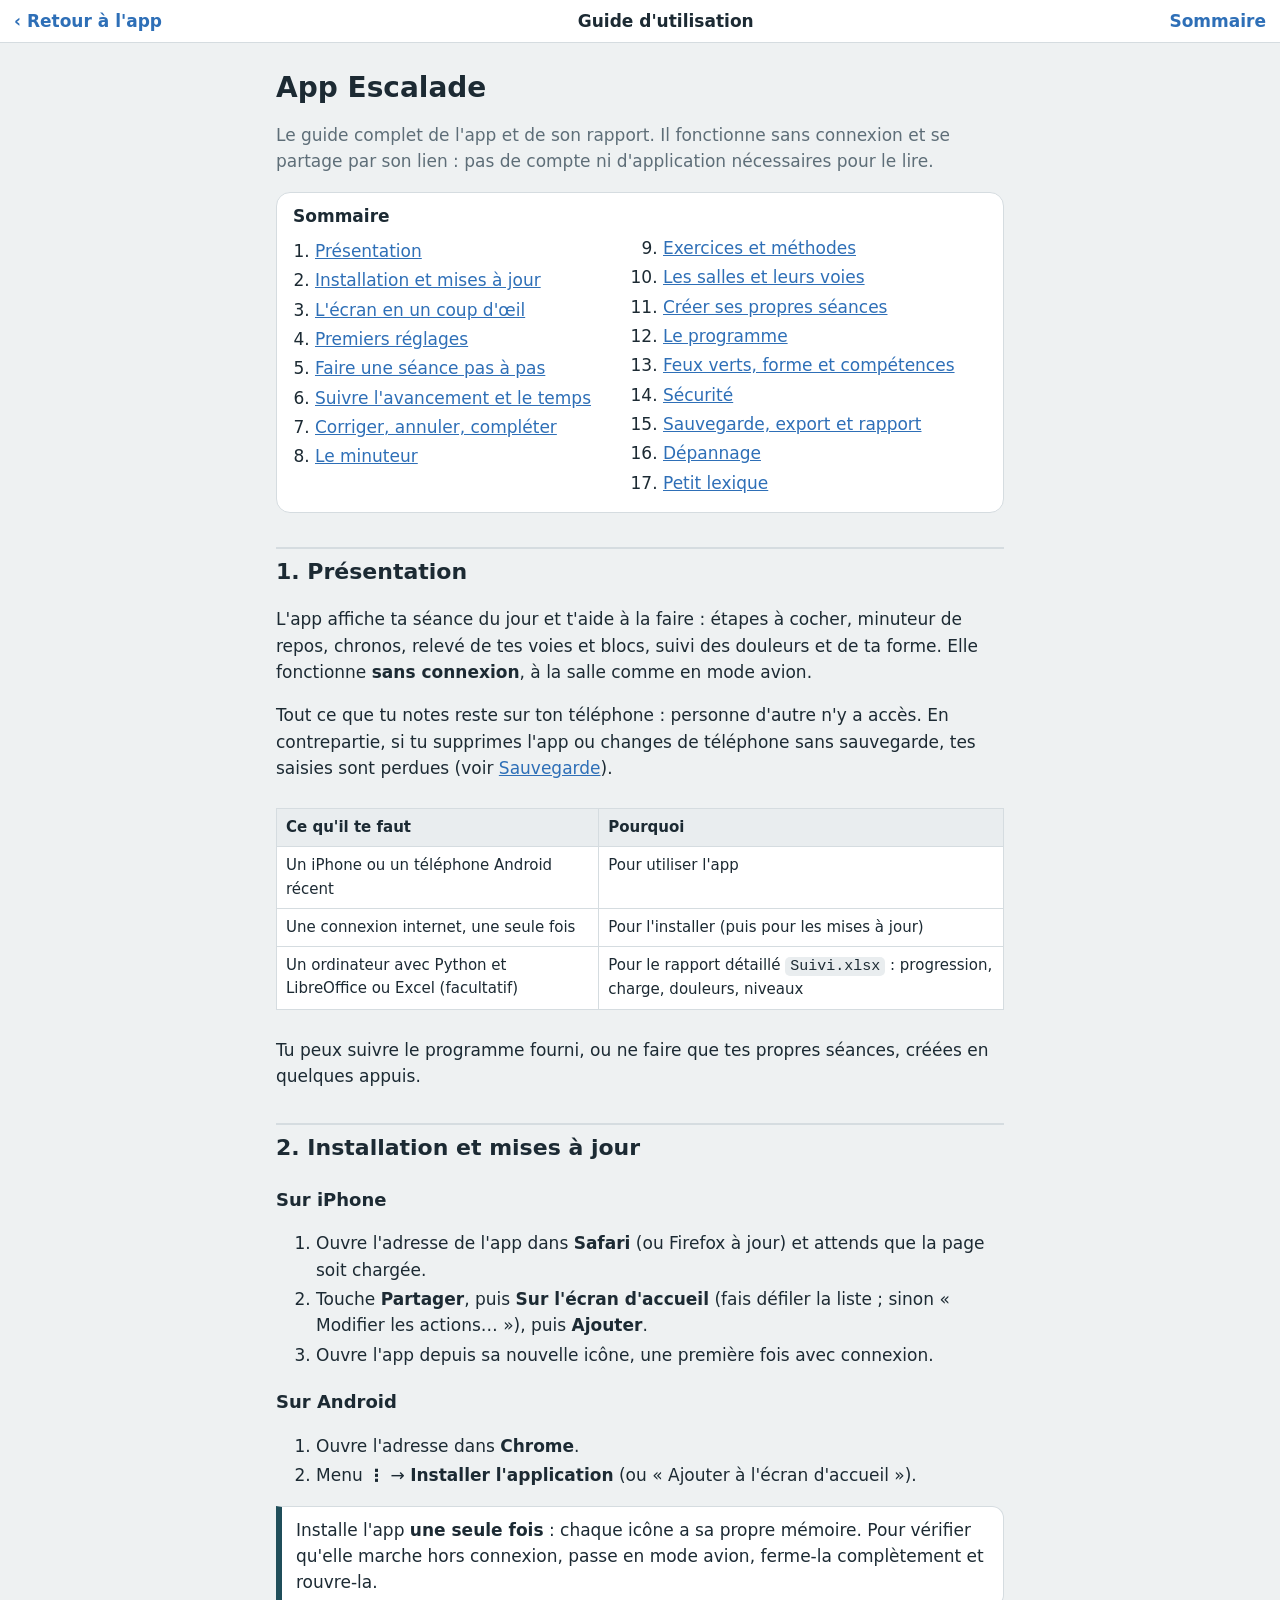
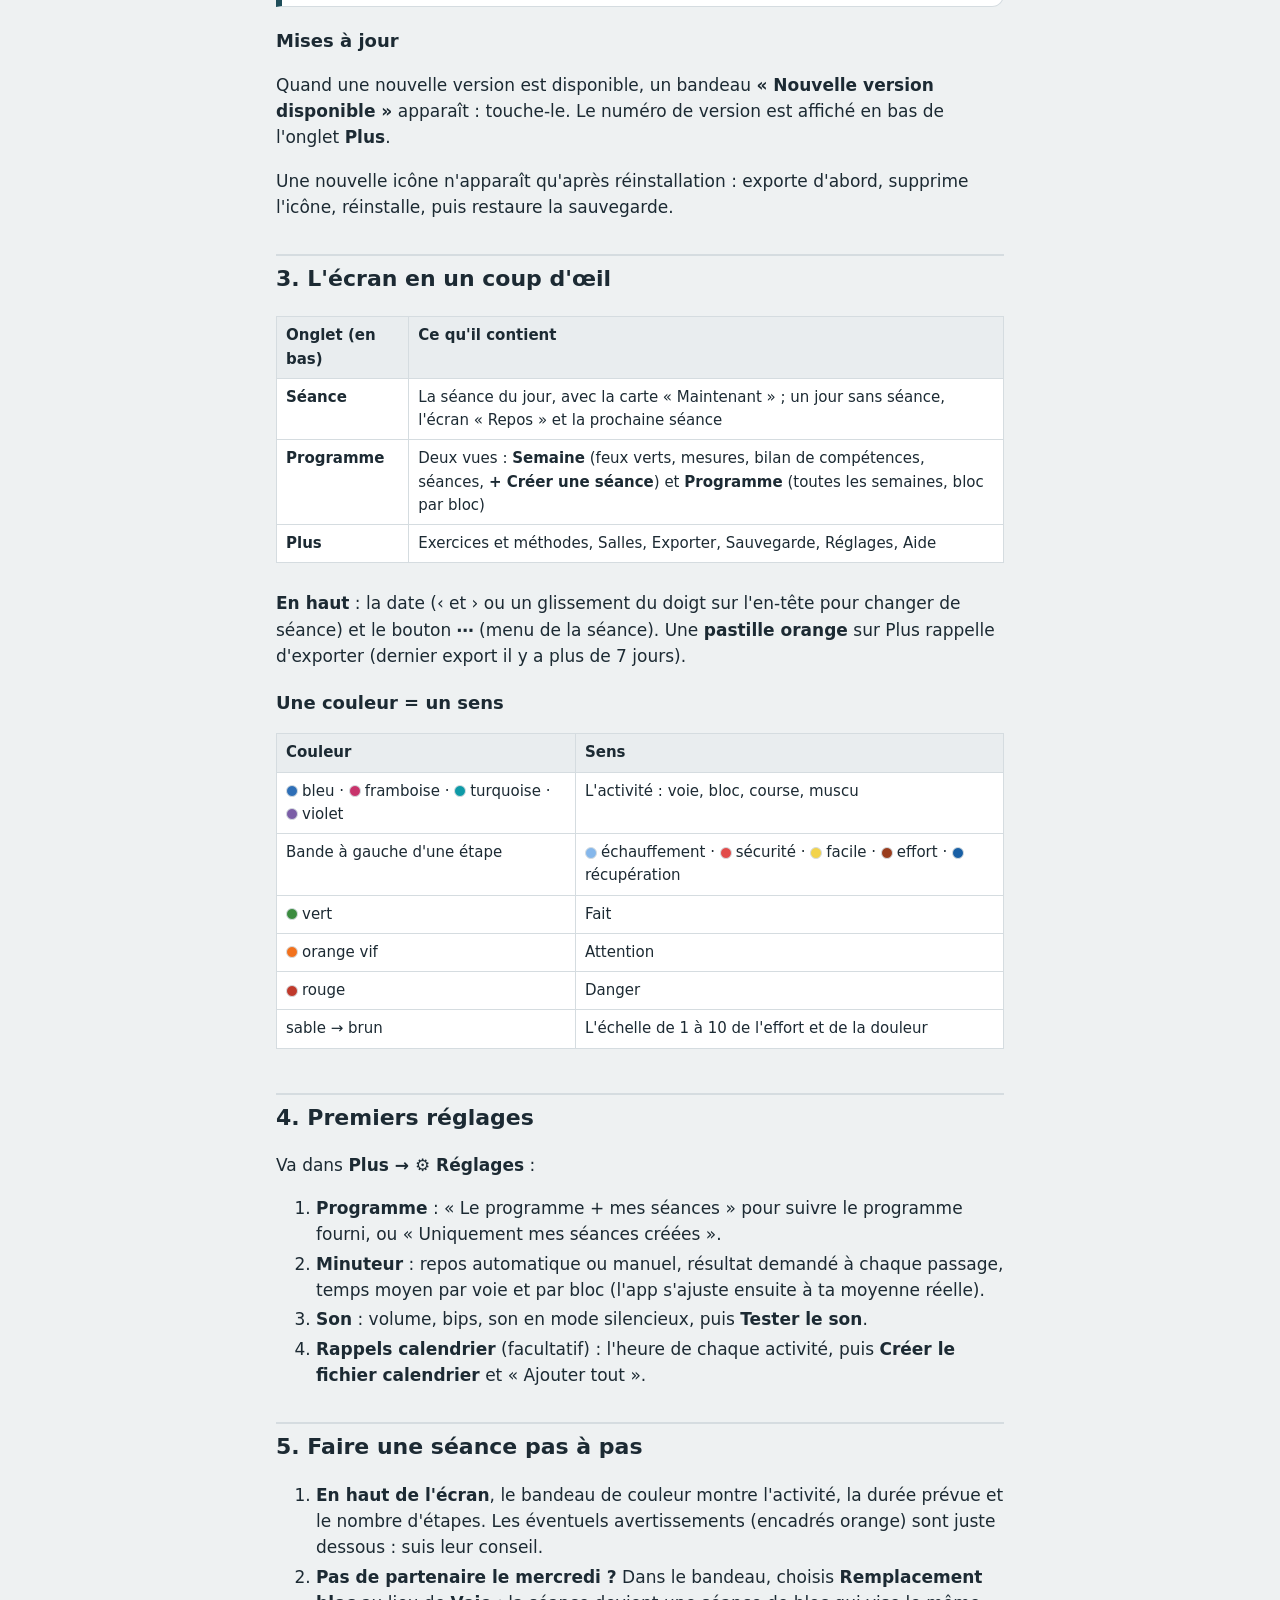
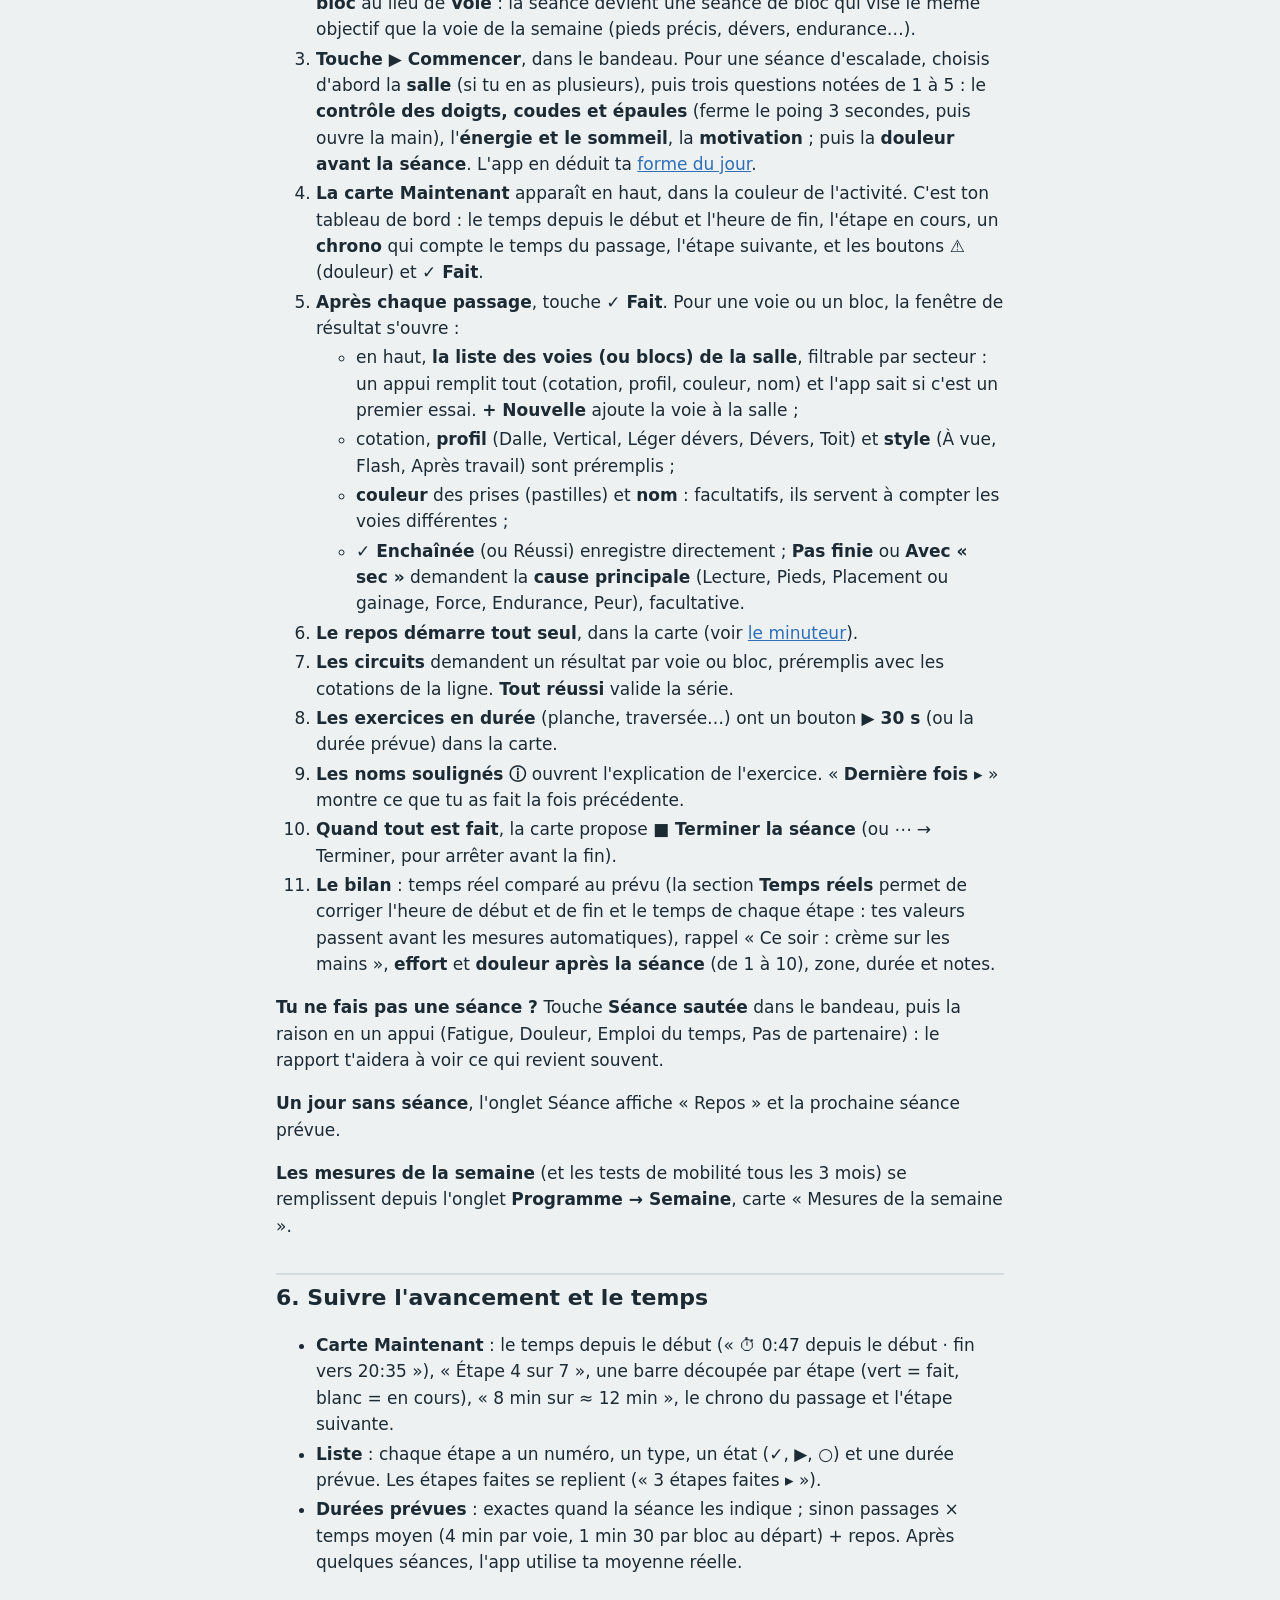
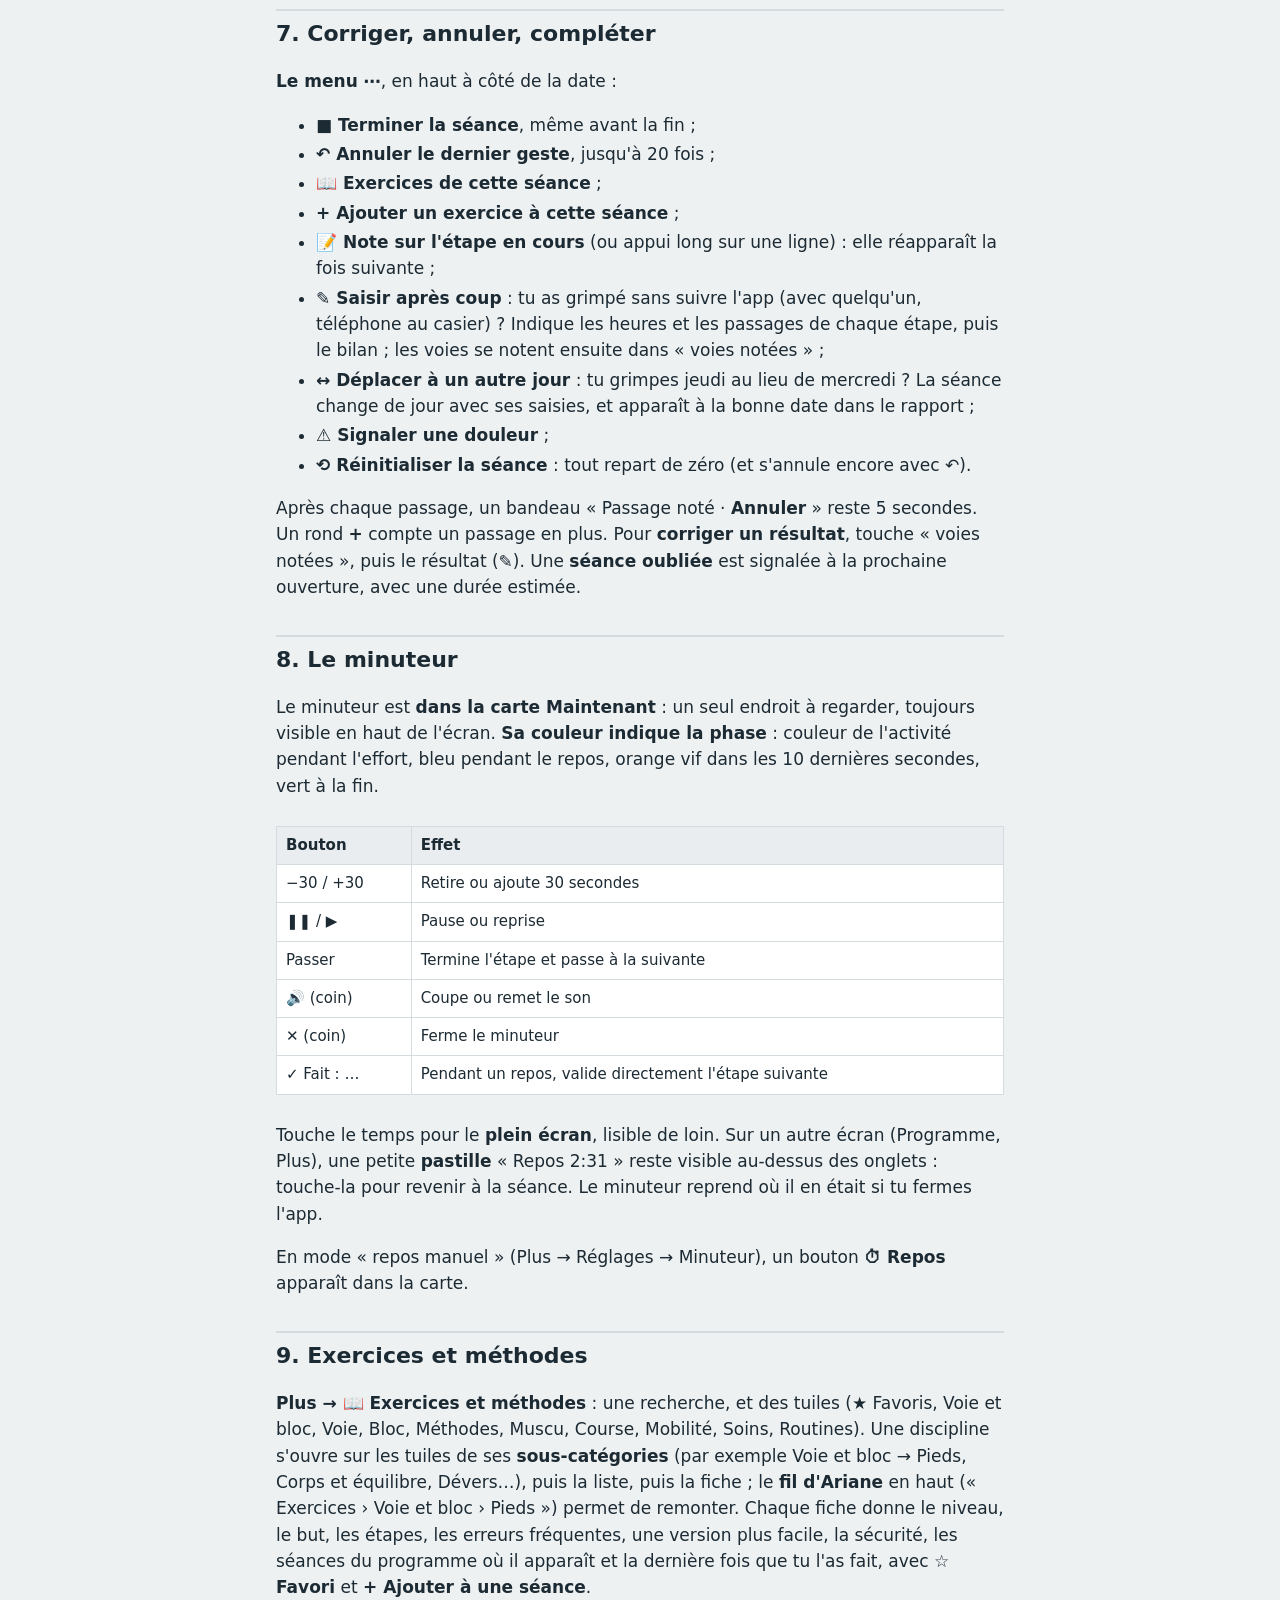
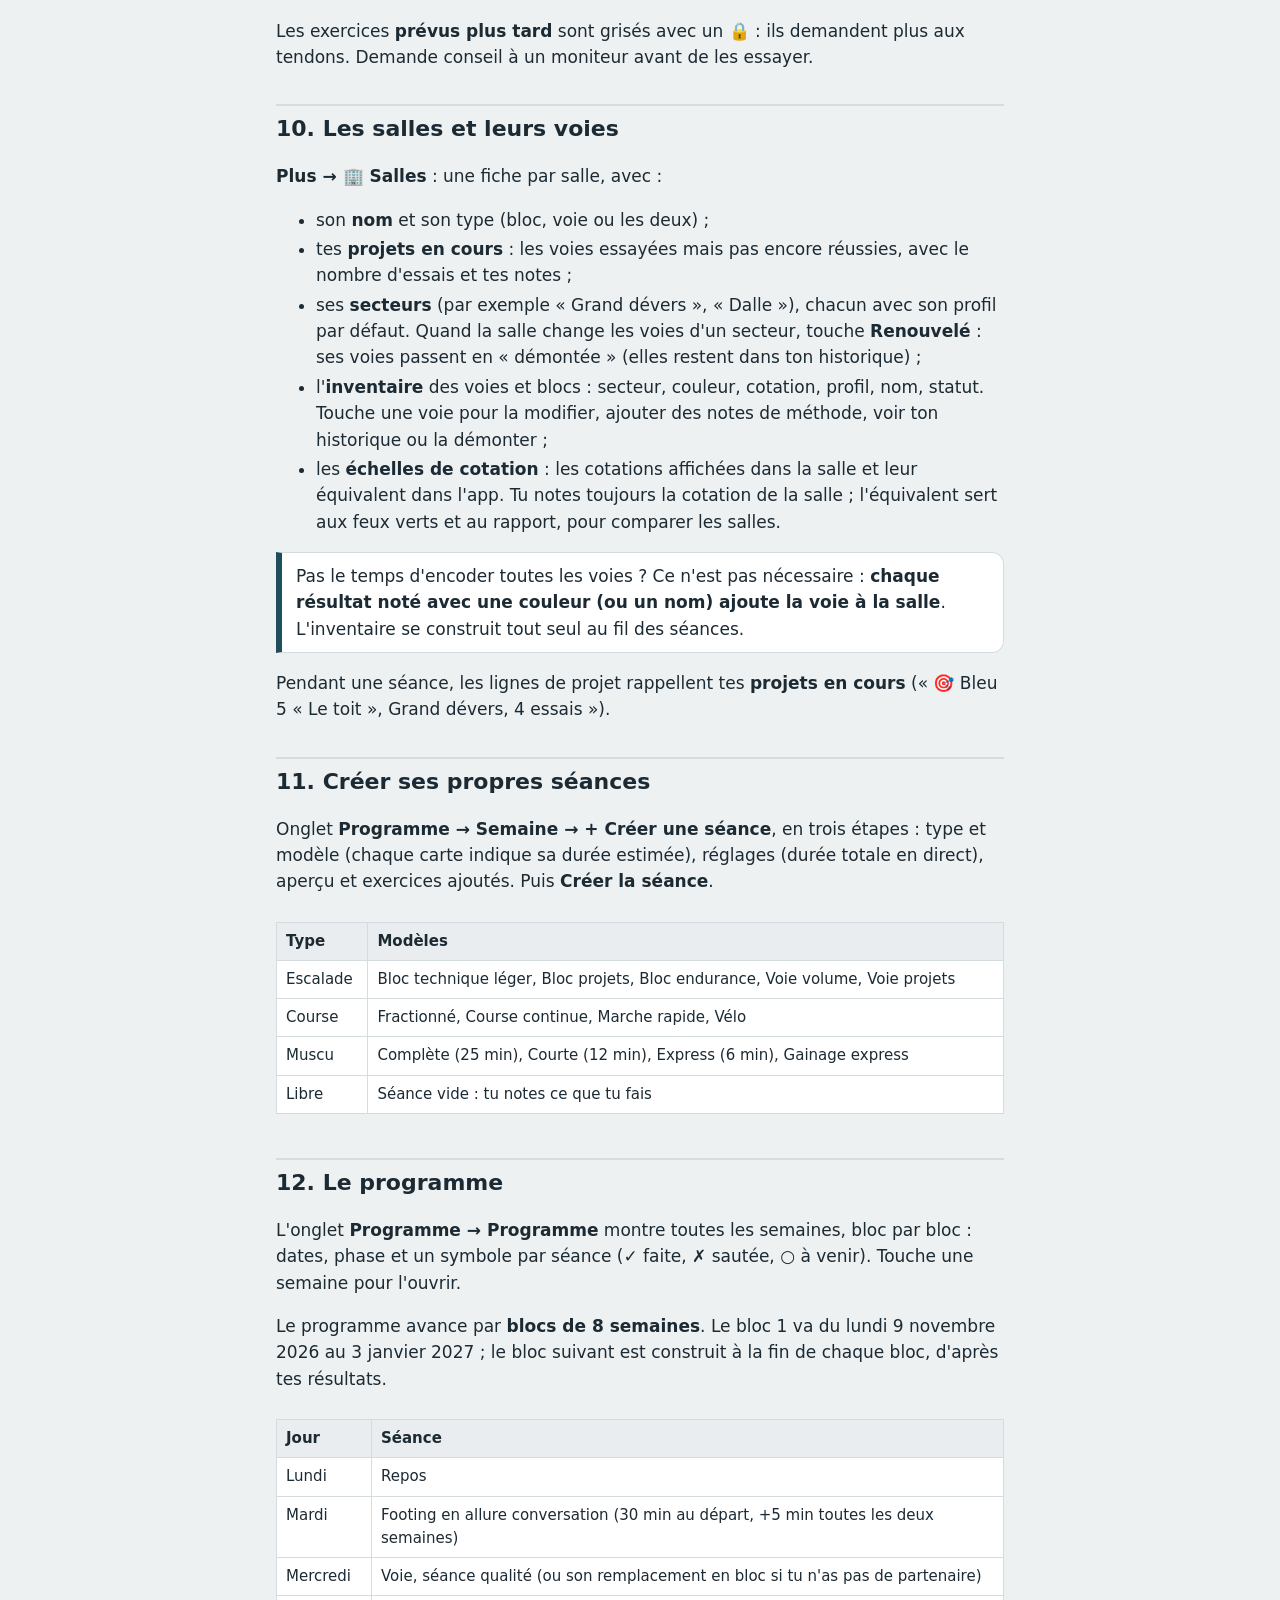
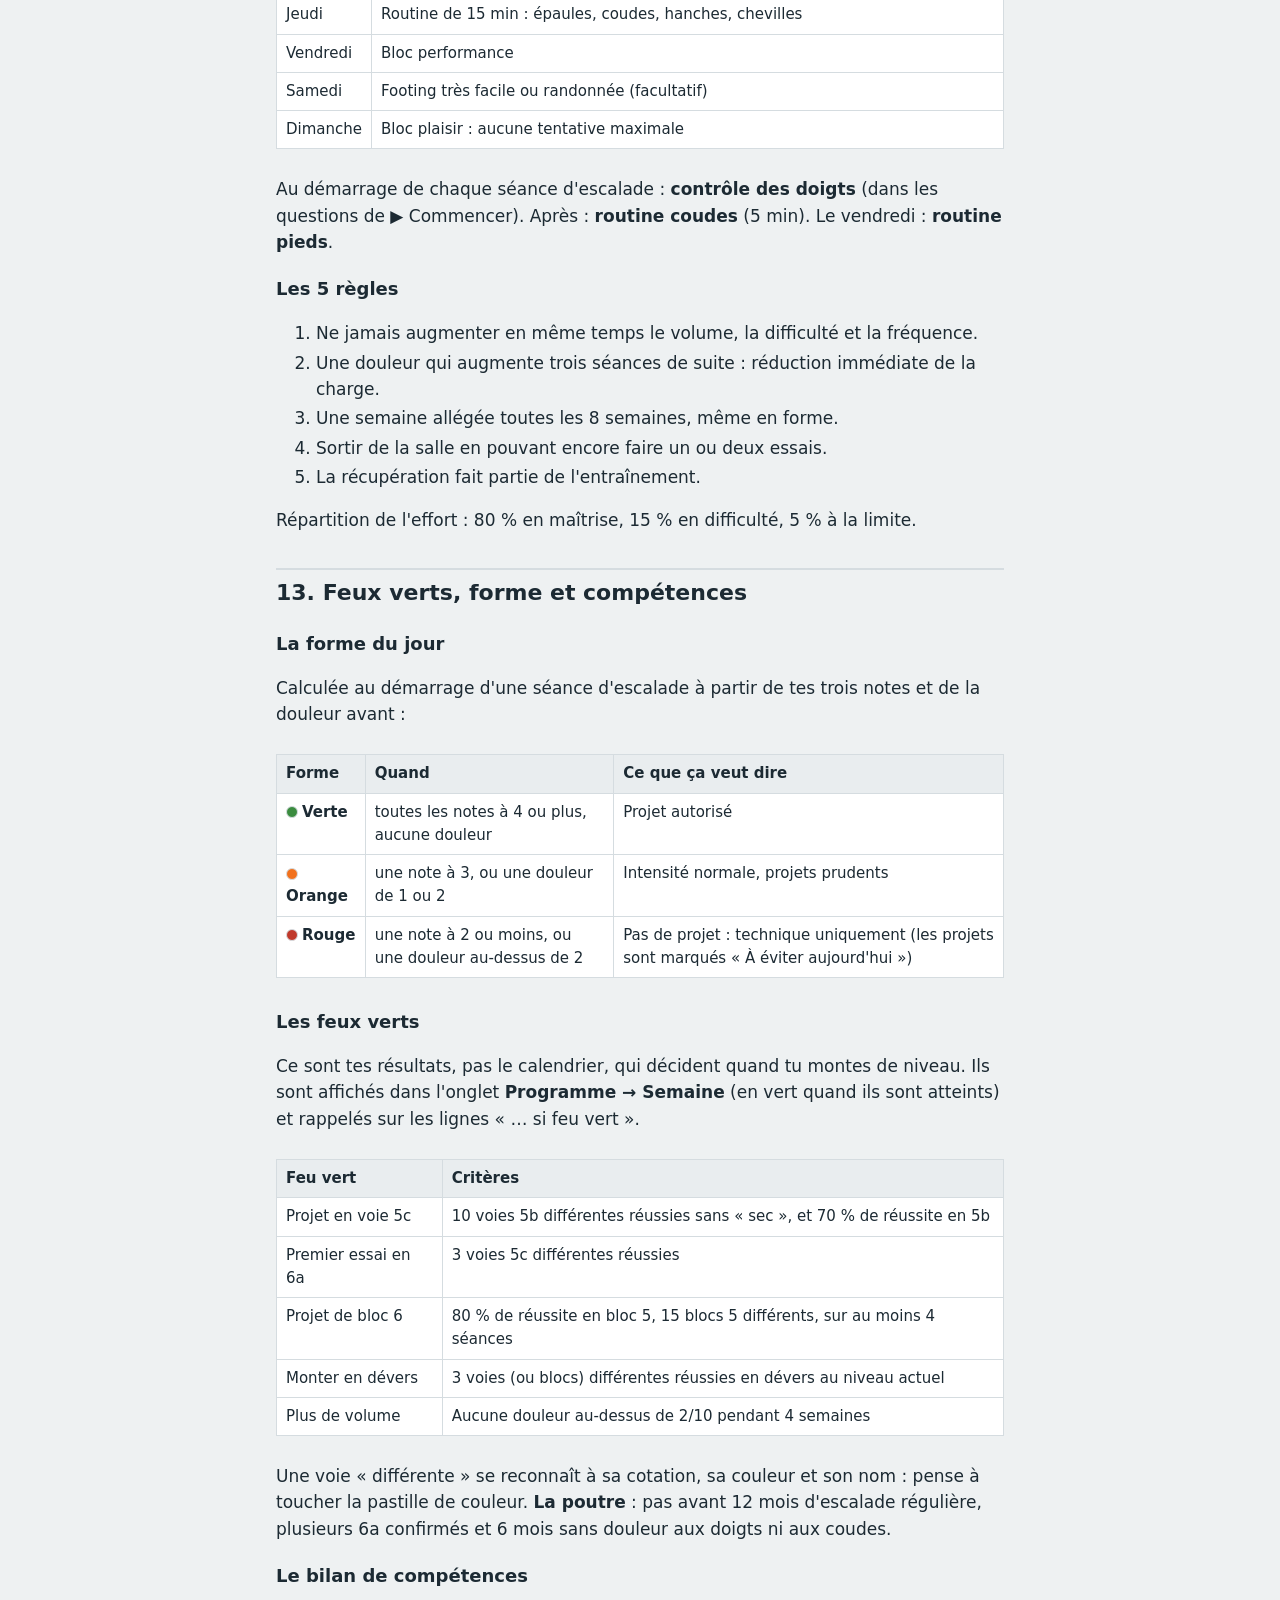
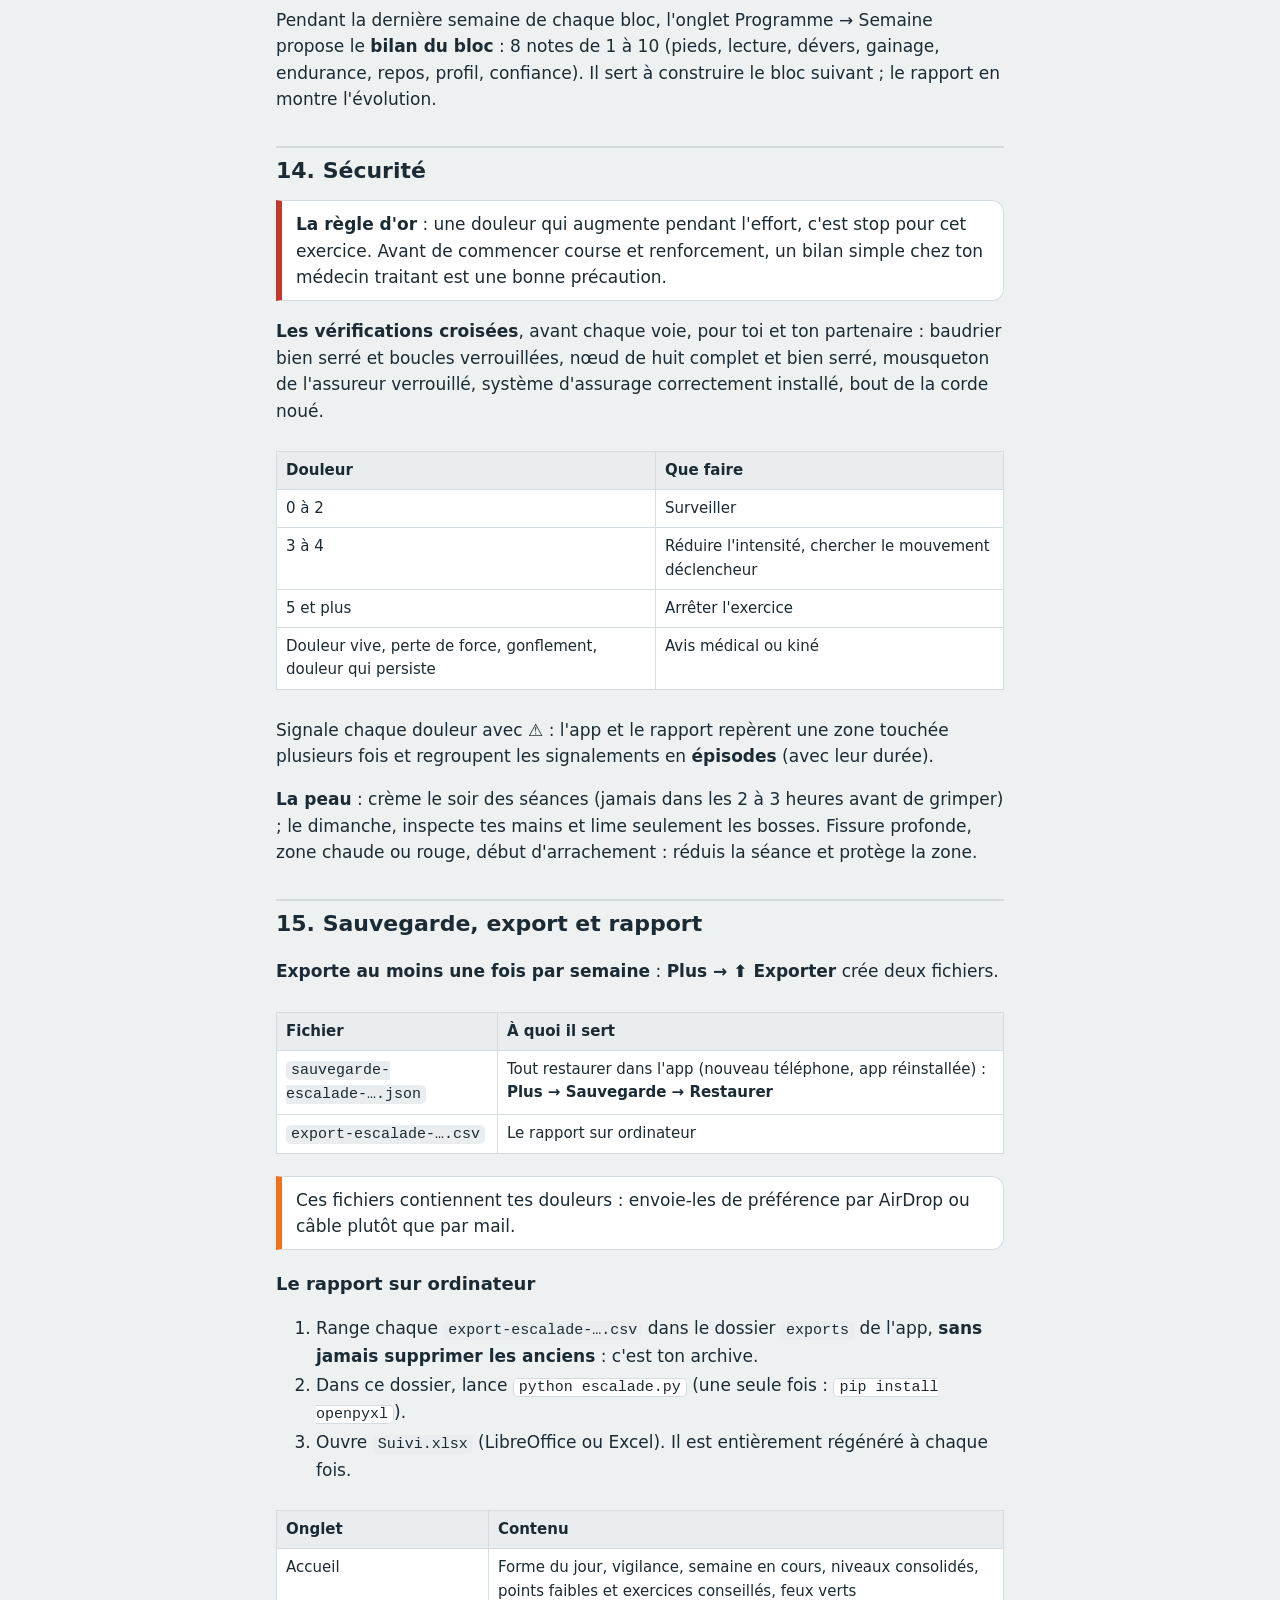
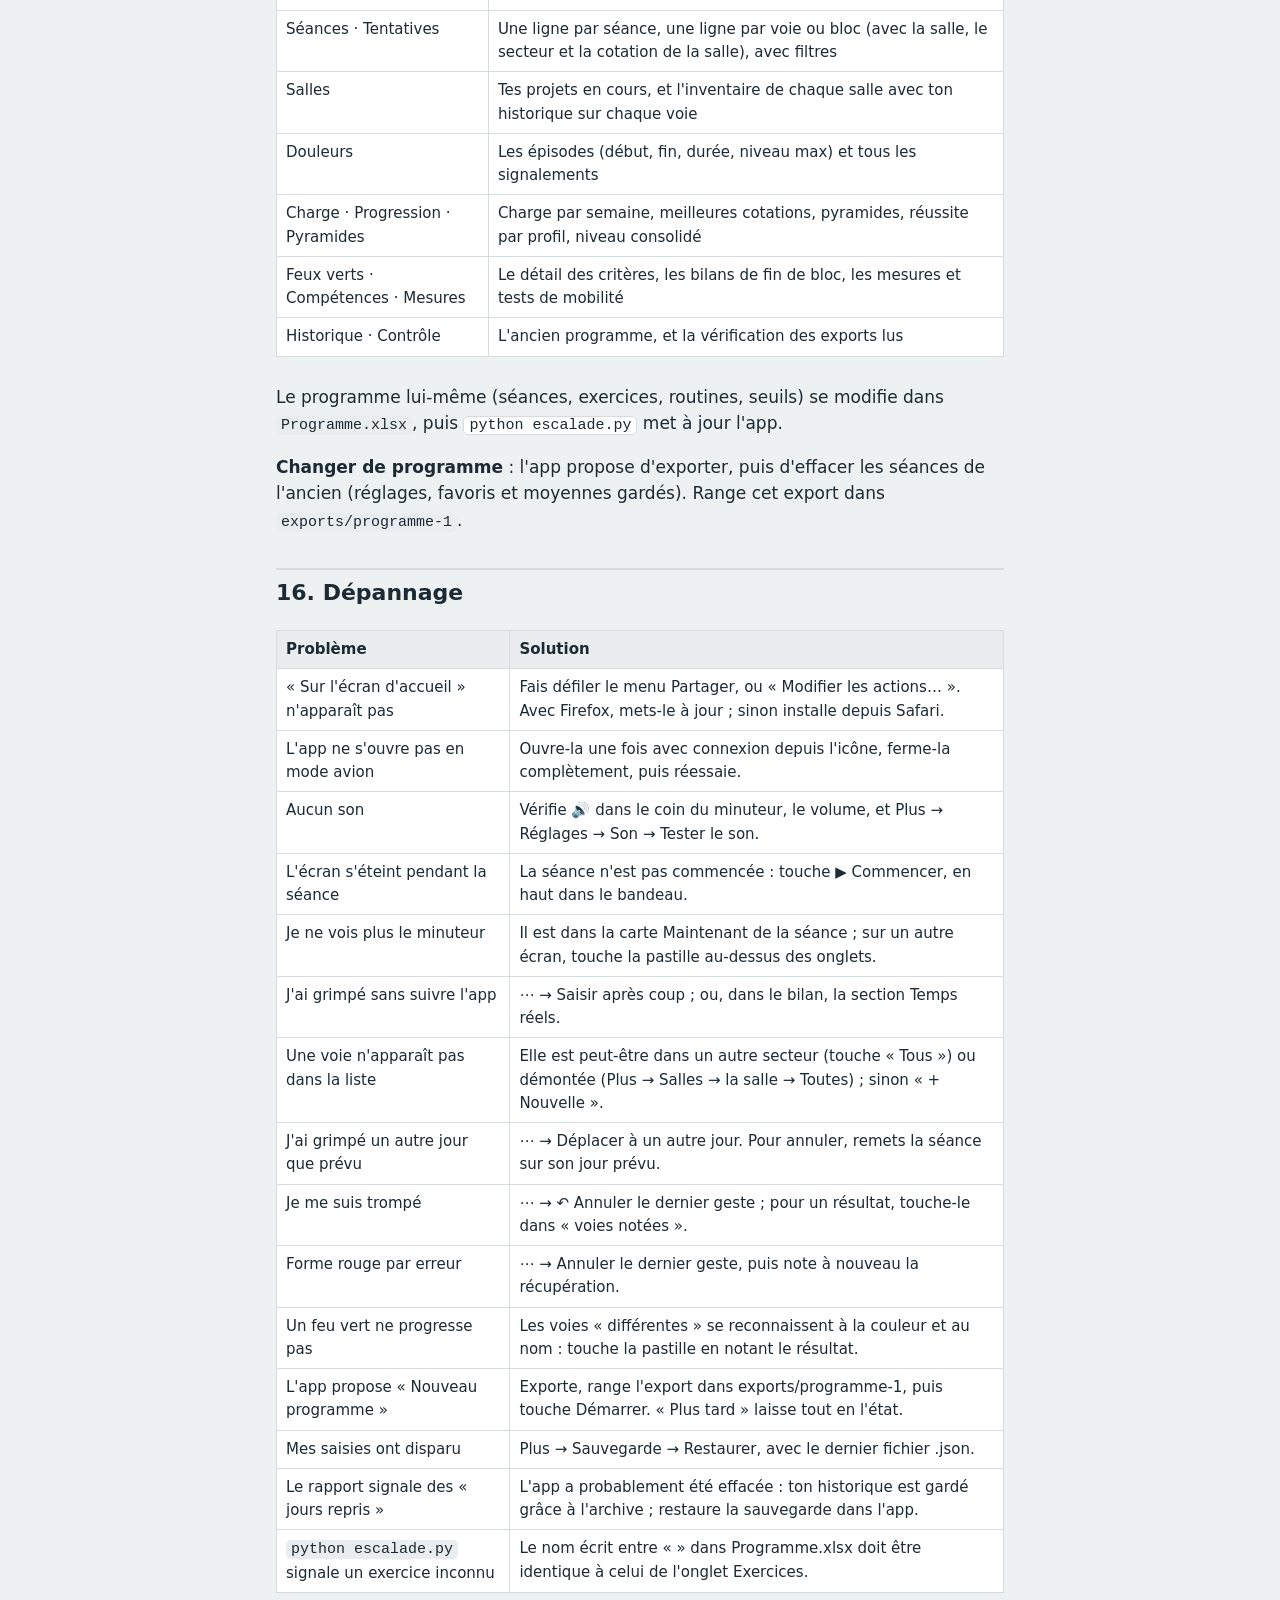
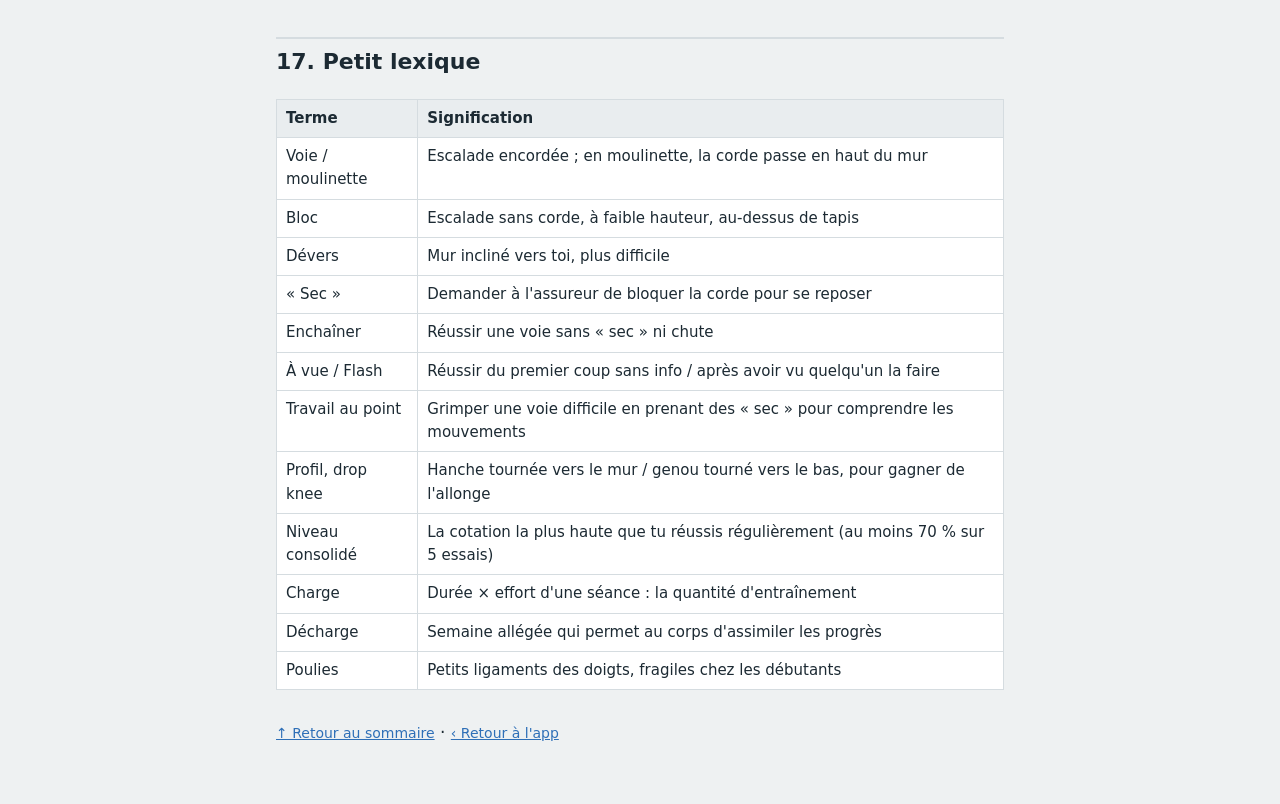
==== aide.html @ 2711b0be "Add files via upload" ====
<!DOCTYPE html>
<html lang="fr">
<head>
<meta charset="utf-8">
<meta name="viewport" content="width=device-width, initial-scale=1, viewport-fit=cover">
<title>App Escalade · Guide d'utilisation</title>
<style>
  :root { --fond:#EEF1F2; --carte:#FFFFFF; --texte:#1C2A33; --doux:#5E6E78; --bord:#D5DCE0; --info:#E9EDEF; --marque:#1F4E5A; --lien:#2E6FB7;
          --fait:#3B8C3F; --attention:#F2711C; --danger:#C0392B; color-scheme:light; }
  @media (prefers-color-scheme: dark) {
    :root { --fond:#141B20; --carte:#1E282F; --texte:#E6ECEF; --doux:#9AAAB3; --bord:#33424B; --info:#26323A; --marque:#6FB3C2; --lien:#6FA8E8;
            --fait:#5FB563; --attention:#FF8A3D; --danger:#F07070; color-scheme:dark; }
  }
  * { box-sizing:border-box; }
  html { scroll-padding-top:calc(64px + env(safe-area-inset-top, 0px)); }
  body { margin:0; font-family:-apple-system, system-ui, "Segoe UI", Roboto, Arial, sans-serif; font-size:17px; line-height:1.55;
         background:var(--fond); color:var(--texte); padding-bottom:calc(40px + env(safe-area-inset-bottom, 0px)); }
  header { position:sticky; top:0; z-index:5; display:flex; align-items:center; gap:10px; background:var(--carte); border-bottom:1px solid var(--bord);
           padding:calc(8px + env(safe-area-inset-top, 0px)) 14px 8px; }
  header a { color:var(--lien); text-decoration:none; font-weight:600; white-space:nowrap; }
  header span { flex:1; text-align:center; font-weight:700; }
  main { max-width:760px; margin:auto; padding:12px 16px; }
  h1 { font-size:28px; line-height:1.2; margin:16px 0 4px; }
  h2 { font-size:22px; margin:34px 0 10px; padding-top:6px; border-top:2px solid var(--bord); }
  h3 { font-size:18px; margin:20px 0 6px; }
  a { color:var(--lien); }
  .intro { color:var(--doux); }
  nav.sommaire { background:var(--carte); border:1px solid var(--bord); border-radius:14px; padding:10px 16px; margin:16px 0; }
  nav.sommaire ol { margin:6px 0; padding-left:22px; columns:2; column-gap:24px; }
  @media (max-width:520px) { nav.sommaire ol { columns:1; } }
  table { width:100%; border-collapse:collapse; margin:10px 0; background:var(--carte); font-size:15px; }
  .tableau { overflow-x:auto; }
  th, td { border:1px solid var(--bord); padding:7px 9px; text-align:left; vertical-align:top; }
  th { background:var(--info); }
  .encadre { background:var(--carte); border:1px solid var(--bord); border-left:6px solid var(--marque); border-radius:0 12px 12px 0; padding:10px 14px; margin:12px 0; }
  .encadre.attention { border-left-color:var(--attention); }
  .encadre.danger { border-left-color:var(--danger); }
  .pastille { display:inline-block; width:12px; height:12px; border-radius:50%; vertical-align:middle; margin-right:4px; border:1px solid var(--bord); }
  code { background:var(--info); padding:1px 5px; border-radius:5px; font-size:15px; }
  kbd { border:1px solid var(--bord); border-radius:5px; padding:0 5px; background:var(--carte); font-size:15px; }
  li { margin:3px 0; }
  .haut { display:inline-block; margin-top:6px; font-size:14px; }
  @media print { header, .haut { display:none; } body { background:#fff; color:#000; } h2 { break-before:page; } table, .encadre { break-inside:avoid; } }
</style>
</head>
<body>
<header><a href="index.html">‹ Retour à l'app</a><span>Guide d'utilisation</span><a href="#sommaire">Sommaire</a></header>
<main>
<h1>App Escalade</h1>
<p class="intro">Le guide complet de l'app et de son rapport. Il fonctionne sans connexion et se partage par son lien : pas de compte ni d'application nécessaires pour le lire.</p>

<nav class="sommaire" id="sommaire"><b>Sommaire</b>
<ol>
<li><a href="#presentation">Présentation</a></li>
<li><a href="#installation">Installation et mises à jour</a></li>
<li><a href="#ecran">L'écran en un coup d'œil</a></li>
<li><a href="#reglages">Premiers réglages</a></li>
<li><a href="#seance">Faire une séance pas à pas</a></li>
<li><a href="#temps">Suivre l'avancement et le temps</a></li>
<li><a href="#corriger">Corriger, annuler, compléter</a></li>
<li><a href="#minuteur">Le minuteur</a></li>
<li><a href="#exercices">Exercices et méthodes</a></li>
<li><a href="#salles">Les salles et leurs voies</a></li>
<li><a href="#creer">Créer ses propres séances</a></li>
<li><a href="#programme">Le programme</a></li>
<li><a href="#progression">Feux verts, forme et compétences</a></li>
<li><a href="#securite">Sécurité</a></li>
<li><a href="#suivi">Sauvegarde, export et rapport</a></li>
<li><a href="#depannage">Dépannage</a></li>
<li><a href="#lexique">Petit lexique</a></li>
</ol></nav>

<h2 id="presentation">1. Présentation</h2>
<p>L'app affiche ta séance du jour et t'aide à la faire : étapes à cocher, minuteur de repos, chronos, relevé de tes voies et blocs, suivi des douleurs et de ta forme. Elle fonctionne <b>sans connexion</b>, à la salle comme en mode avion.</p>
<p>Tout ce que tu notes reste sur ton téléphone : personne d'autre n'y a accès. En contrepartie, si tu supprimes l'app ou changes de téléphone sans sauvegarde, tes saisies sont perdues (voir <a href="#suivi">Sauvegarde</a>).</p>
<div class="tableau"><table>
<tr><th>Ce qu'il te faut</th><th>Pourquoi</th></tr>
<tr><td>Un iPhone ou un téléphone Android récent</td><td>Pour utiliser l'app</td></tr>
<tr><td>Une connexion internet, une seule fois</td><td>Pour l'installer (puis pour les mises à jour)</td></tr>
<tr><td>Un ordinateur avec Python et LibreOffice ou Excel (facultatif)</td><td>Pour le rapport détaillé <code>Suivi.xlsx</code> : progression, charge, douleurs, niveaux</td></tr>
</table></div>
<p>Tu peux suivre le programme fourni, ou ne faire que tes propres séances, créées en quelques appuis.</p>

<h2 id="installation">2. Installation et mises à jour</h2>
<h3>Sur iPhone</h3>
<ol>
<li>Ouvre l'adresse de l'app dans <b>Safari</b> (ou Firefox à jour) et attends que la page soit chargée.</li>
<li>Touche <b>Partager</b>, puis <b>Sur l'écran d'accueil</b> (fais défiler la liste ; sinon « Modifier les actions… »), puis <b>Ajouter</b>.</li>
<li>Ouvre l'app depuis sa nouvelle icône, une première fois avec connexion.</li>
</ol>
<h3>Sur Android</h3>
<ol><li>Ouvre l'adresse dans <b>Chrome</b>.</li><li>Menu <b>⋮</b> → <b>Installer l'application</b> (ou « Ajouter à l'écran d'accueil »).</li></ol>
<div class="encadre">Installe l'app <b>une seule fois</b> : chaque icône a sa propre mémoire. Pour vérifier qu'elle marche hors connexion, passe en mode avion, ferme-la complètement et rouvre-la.</div>
<h3>Mises à jour</h3>
<p>Quand une nouvelle version est disponible, un bandeau <b>« Nouvelle version disponible »</b> apparaît : touche-le. Le numéro de version est affiché en bas de l'onglet <b>Plus</b>.</p>
<p>Une nouvelle icône n'apparaît qu'après réinstallation : exporte d'abord, supprime l'icône, réinstalle, puis restaure la sauvegarde.</p>

<h2 id="ecran">3. L'écran en un coup d'œil</h2>
<div class="tableau"><table>
<tr><th>Onglet (en bas)</th><th>Ce qu'il contient</th></tr>
<tr><td><b>Séance</b></td><td>La séance du jour, avec la carte « Maintenant » ; un jour sans séance, l'écran « Repos » et la prochaine séance</td></tr>
<tr><td><b>Programme</b></td><td>Deux vues : <b>Semaine</b> (feux verts, mesures, bilan de compétences, séances, <b>+ Créer une séance</b>) et <b>Programme</b> (toutes les semaines, bloc par bloc)</td></tr>
<tr><td><b>Plus</b></td><td>Exercices et méthodes, Salles, Exporter, Sauvegarde, Réglages, Aide</td></tr>
</table></div>
<p><b>En haut</b> : la date (‹ et › ou un glissement du doigt sur l'en-tête pour changer de séance) et le bouton <b>⋯</b> (menu de la séance). Une <b>pastille orange</b> sur Plus rappelle d'exporter (dernier export il y a plus de 7 jours).</p>
<h3>Une couleur = un sens</h3>
<div class="tableau"><table>
<tr><th>Couleur</th><th>Sens</th></tr>
<tr><td><span class="pastille" style="background:#2E6FB7"></span>bleu · <span class="pastille" style="background:#C8336B"></span>framboise · <span class="pastille" style="background:#0E9AA7"></span>turquoise · <span class="pastille" style="background:#7B5EA7"></span>violet</td><td>L'activité : voie, bloc, course, muscu</td></tr>
<tr><td>Bande à gauche d'une étape</td><td><span class="pastille" style="background:#85B7EB"></span>échauffement · <span class="pastille" style="background:#E24B4A"></span>sécurité · <span class="pastille" style="background:#F2D34B"></span>facile · <span class="pastille" style="background:#993C1D"></span>effort · <span class="pastille" style="background:#185FA5"></span>récupération</td></tr>
<tr><td><span class="pastille" style="background:#3B8C3F"></span>vert</td><td>Fait</td></tr>
<tr><td><span class="pastille" style="background:#F2711C"></span>orange vif</td><td>Attention</td></tr>
<tr><td><span class="pastille" style="background:#C0392B"></span>rouge</td><td>Danger</td></tr>
<tr><td>sable → brun</td><td>L'échelle de 1 à 10 de l'effort et de la douleur</td></tr>
</table></div>

<h2 id="reglages">4. Premiers réglages</h2>
<p>Va dans <b>Plus → ⚙ Réglages</b> :</p>
<ol>
<li><b>Programme</b> : « Le programme + mes séances » pour suivre le programme fourni, ou « Uniquement mes séances créées ».</li>
<li><b>Minuteur</b> : repos automatique ou manuel, résultat demandé à chaque passage, temps moyen par voie et par bloc (l'app s'ajuste ensuite à ta moyenne réelle).</li>
<li><b>Son</b> : volume, bips, son en mode silencieux, puis <b>Tester le son</b>.</li>
<li><b>Rappels calendrier</b> (facultatif) : l'heure de chaque activité, puis <b>Créer le fichier calendrier</b> et « Ajouter tout ».</li>
</ol>

<h2 id="seance">5. Faire une séance pas à pas</h2>
<ol>
<li><b>En haut de l'écran</b>, le bandeau de couleur montre l'activité, la durée prévue et le nombre d'étapes. Les éventuels avertissements (encadrés orange) sont juste dessous : suis leur conseil.</li>
<li><b>Pas de partenaire le mercredi ?</b> Dans le bandeau, choisis <b>Remplacement bloc</b> au lieu de <b>Voie</b> : la séance devient une séance de bloc qui vise le même objectif que la voie de la semaine (pieds précis, dévers, endurance…).</li>
<li><b>Touche ▶ Commencer</b>, dans le bandeau. Pour une séance d'escalade, choisis d'abord la <b>salle</b> (si tu en as plusieurs), puis trois questions notées de 1 à 5 : le <b>contrôle des doigts, coudes et épaules</b> (ferme le poing 3 secondes, puis ouvre la main), l'<b>énergie et le sommeil</b>, la <b>motivation</b> ; puis la <b>douleur avant la séance</b>. L'app en déduit ta <a href="#progression">forme du jour</a>.</li>
<li><b>La carte Maintenant</b> apparaît en haut, dans la couleur de l'activité. C'est ton tableau de bord : le temps depuis le début et l'heure de fin, l'étape en cours, un <b>chrono</b> qui compte le temps du passage, l'étape suivante, et les boutons <b>⚠</b> (douleur) et <b>✓ Fait</b>.</li>
<li><b>Après chaque passage</b>, touche <b>✓ Fait</b>. Pour une voie ou un bloc, la fenêtre de résultat s'ouvre :
  <ul>
  <li>en haut, <b>la liste des voies (ou blocs) de la salle</b>, filtrable par secteur : un appui remplit tout (cotation, profil, couleur, nom) et l'app sait si c'est un premier essai. <b>+ Nouvelle</b> ajoute la voie à la salle ;</li>
  <li>cotation, <b>profil</b> (Dalle, Vertical, Léger dévers, Dévers, Toit) et <b>style</b> (À vue, Flash, Après travail) sont préremplis ;</li>
  <li><b>couleur</b> des prises (pastilles) et <b>nom</b> : facultatifs, ils servent à compter les voies différentes ;</li>
  <li><b>✓ Enchaînée</b> (ou Réussi) enregistre directement ; <b>Pas finie</b> ou <b>Avec « sec »</b> demandent la <b>cause principale</b> (Lecture, Pieds, Placement ou gainage, Force, Endurance, Peur), facultative.</li>
  </ul></li>
<li><b>Le repos démarre tout seul</b>, dans la carte (voir <a href="#minuteur">le minuteur</a>).</li>
<li><b>Les circuits</b> demandent un résultat par voie ou bloc, préremplis avec les cotations de la ligne. <b>Tout réussi</b> valide la série.</li>
<li><b>Les exercices en durée</b> (planche, traversée…) ont un bouton <b>▶ 30 s</b> (ou la durée prévue) dans la carte.</li>
<li><b>Les noms soulignés ⓘ</b> ouvrent l'explication de l'exercice. « <b>Dernière fois ▸</b> » montre ce que tu as fait la fois précédente.</li>
<li><b>Quand tout est fait</b>, la carte propose <b>■ Terminer la séance</b> (ou ⋯ → Terminer, pour arrêter avant la fin).</li>
<li><b>Le bilan</b> : temps réel comparé au prévu (la section <b>Temps réels</b> permet de corriger l'heure de début et de fin et le temps de chaque étape : tes valeurs passent avant les mesures automatiques), rappel « Ce soir : crème sur les mains », <b>effort</b> et <b>douleur après la séance</b> (de 1 à 10), zone, durée et notes.</li>
</ol>
<p><b>Tu ne fais pas une séance ?</b> Touche <b>Séance sautée</b> dans le bandeau, puis la raison en un appui (Fatigue, Douleur, Emploi du temps, Pas de partenaire) : le rapport t'aidera à voir ce qui revient souvent.</p>
<p><b>Un jour sans séance</b>, l'onglet Séance affiche « Repos » et la prochaine séance prévue.</p>
<p><b>Les mesures de la semaine</b> (et les tests de mobilité tous les 3 mois) se remplissent depuis l'onglet <b>Programme → Semaine</b>, carte « Mesures de la semaine ».</p>

<h2 id="temps">6. Suivre l'avancement et le temps</h2>
<ul>
<li><b>Carte Maintenant</b> : le temps depuis le début (« ⏱ 0:47 depuis le début · fin vers 20:35 »), « Étape 4 sur 7 », une barre découpée par étape (vert = fait, blanc = en cours), « 8 min sur ≈ 12 min », le chrono du passage et l'étape suivante.</li>
<li><b>Liste</b> : chaque étape a un numéro, un type, un état (✓, ▶, ○) et une durée prévue. Les étapes faites se replient (« 3 étapes faites ▸ »).</li>
<li><b>Durées prévues</b> : exactes quand la séance les indique ; sinon passages × temps moyen (4 min par voie, 1 min 30 par bloc au départ) + repos. Après quelques séances, l'app utilise ta moyenne réelle.</li>
</ul>

<h2 id="corriger">7. Corriger, annuler, compléter</h2>
<p><b>Le menu ⋯</b>, en haut à côté de la date :</p>
<ul>
<li><b>■ Terminer la séance</b>, même avant la fin ;</li>
<li><b>↶ Annuler le dernier geste</b>, jusqu'à 20 fois ;</li>
<li><b>📖 Exercices de cette séance</b> ;</li>
<li><b>+ Ajouter un exercice à cette séance</b> ;</li>
<li><b>📝 Note sur l'étape en cours</b> (ou appui long sur une ligne) : elle réapparaît la fois suivante ;</li>
<li><b>✎ Saisir après coup</b> : tu as grimpé sans suivre l'app (avec quelqu'un, téléphone au casier) ? Indique les heures et les passages de chaque étape, puis le bilan ; les voies se notent ensuite dans « voies notées » ;</li>
<li><b>↔ Déplacer à un autre jour</b> : tu grimpes jeudi au lieu de mercredi ? La séance change de jour avec ses saisies, et apparaît à la bonne date dans le rapport ;</li>
<li><b>⚠ Signaler une douleur</b> ;</li>
<li><b>⟲ Réinitialiser la séance</b> : tout repart de zéro (et s'annule encore avec ↶).</li>
</ul>
<p>Après chaque passage, un bandeau « Passage noté · <b>Annuler</b> » reste 5 secondes. Un rond <b>+</b> compte un passage en plus. Pour <b>corriger un résultat</b>, touche « voies notées », puis le résultat (✎). Une <b>séance oubliée</b> est signalée à la prochaine ouverture, avec une durée estimée.</p>

<h2 id="minuteur">8. Le minuteur</h2>
<p>Le minuteur est <b>dans la carte Maintenant</b> : un seul endroit à regarder, toujours visible en haut de l'écran. <b>Sa couleur indique la phase</b> : couleur de l'activité pendant l'effort, bleu pendant le repos, orange vif dans les 10 dernières secondes, vert à la fin.</p>
<div class="tableau"><table>
<tr><th>Bouton</th><th>Effet</th></tr>
<tr><td>−30 / +30</td><td>Retire ou ajoute 30 secondes</td></tr>
<tr><td>❚❚ / ▶</td><td>Pause ou reprise</td></tr>
<tr><td>Passer</td><td>Termine l'étape et passe à la suivante</td></tr>
<tr><td>🔊 (coin)</td><td>Coupe ou remet le son</td></tr>
<tr><td>✕ (coin)</td><td>Ferme le minuteur</td></tr>
<tr><td>✓ Fait : …</td><td>Pendant un repos, valide directement l'étape suivante</td></tr>
</table></div>
<p>Touche le temps pour le <b>plein écran</b>, lisible de loin. Sur un autre écran (Programme, Plus), une petite <b>pastille</b> « Repos 2:31 » reste visible au-dessus des onglets : touche-la pour revenir à la séance. Le minuteur reprend où il en était si tu fermes l'app.</p>
<p>En mode « repos manuel » (Plus → Réglages → Minuteur), un bouton <b>⏱ Repos</b> apparaît dans la carte.</p>

<h2 id="exercices">9. Exercices et méthodes</h2>
<p><b>Plus → 📖 Exercices et méthodes</b> : une recherche, et des tuiles (★ Favoris, Voie et bloc, Voie, Bloc, Méthodes, Muscu, Course, Mobilité, Soins, Routines). Une discipline s'ouvre sur les tuiles de ses <b>sous-catégories</b> (par exemple Voie et bloc → Pieds, Corps et équilibre, Dévers…), puis la liste, puis la fiche ; le <b>fil d'Ariane</b> en haut (« Exercices › Voie et bloc › Pieds ») permet de remonter. Chaque fiche donne le niveau, le but, les étapes, les erreurs fréquentes, une version plus facile, la sécurité, les séances du programme où il apparaît et la dernière fois que tu l'as fait, avec <b>☆ Favori</b> et <b>+ Ajouter à une séance</b>.</p>
<p>Les exercices <b>prévus plus tard</b> sont grisés avec un 🔒 : ils demandent plus aux tendons. Demande conseil à un moniteur avant de les essayer.</p>

<h2 id="salles">10. Les salles et leurs voies</h2>
<p><b>Plus → 🏢 Salles</b> : une fiche par salle, avec :</p>
<ul>
<li>son <b>nom</b> et son type (bloc, voie ou les deux) ;</li>
<li>tes <b>projets en cours</b> : les voies essayées mais pas encore réussies, avec le nombre d'essais et tes notes ;</li>
<li>ses <b>secteurs</b> (par exemple « Grand dévers », « Dalle »), chacun avec son profil par défaut. Quand la salle change les voies d'un secteur, touche <b>Renouvelé</b> : ses voies passent en « démontée » (elles restent dans ton historique) ;</li>
<li>l'<b>inventaire</b> des voies et blocs : secteur, couleur, cotation, profil, nom, statut. Touche une voie pour la modifier, ajouter des notes de méthode, voir ton historique ou la démonter ;</li>
<li>les <b>échelles de cotation</b> : les cotations affichées dans la salle et leur équivalent dans l'app. Tu notes toujours la cotation de la salle ; l'équivalent sert aux feux verts et au rapport, pour comparer les salles.</li>
</ul>
<div class="encadre">Pas le temps d'encoder toutes les voies ? Ce n'est pas nécessaire : <b>chaque résultat noté avec une couleur (ou un nom) ajoute la voie à la salle</b>. L'inventaire se construit tout seul au fil des séances.</div>
<p>Pendant une séance, les lignes de projet rappellent tes <b>projets en cours</b> (« 🎯 Bleu 5 « Le toit », Grand dévers, 4 essais »).</p>

<h2 id="creer">11. Créer ses propres séances</h2>
<p>Onglet <b>Programme → Semaine → + Créer une séance</b>, en trois étapes : type et modèle (chaque carte indique sa durée estimée), réglages (durée totale en direct), aperçu et exercices ajoutés. Puis <b>Créer la séance</b>.</p>
<div class="tableau"><table>
<tr><th>Type</th><th>Modèles</th></tr>
<tr><td>Escalade</td><td>Bloc technique léger, Bloc projets, Bloc endurance, Voie volume, Voie projets</td></tr>
<tr><td>Course</td><td>Fractionné, Course continue, Marche rapide, Vélo</td></tr>
<tr><td>Muscu</td><td>Complète (25 min), Courte (12 min), Express (6 min), Gainage express</td></tr>
<tr><td>Libre</td><td>Séance vide : tu notes ce que tu fais</td></tr>
</table></div>

<h2 id="programme">12. Le programme</h2>
<p>L'onglet <b>Programme → Programme</b> montre toutes les semaines, bloc par bloc : dates, phase et un symbole par séance (✓ faite, ✗ sautée, ○ à venir). Touche une semaine pour l'ouvrir.</p>
<p>Le programme avance par <b>blocs de 8 semaines</b>. Le bloc 1 va du lundi 9 novembre 2026 au 3 janvier 2027 ; le bloc suivant est construit à la fin de chaque bloc, d'après tes résultats.</p>
<div class="tableau"><table>
<tr><th>Jour</th><th>Séance</th></tr>
<tr><td>Lundi</td><td>Repos</td></tr>
<tr><td>Mardi</td><td>Footing en allure conversation (30 min au départ, +5 min toutes les deux semaines)</td></tr>
<tr><td>Mercredi</td><td>Voie, séance qualité (ou son remplacement en bloc si tu n'as pas de partenaire)</td></tr>
<tr><td>Jeudi</td><td>Routine de 15 min : épaules, coudes, hanches, chevilles</td></tr>
<tr><td>Vendredi</td><td>Bloc performance</td></tr>
<tr><td>Samedi</td><td>Footing très facile ou randonnée (facultatif)</td></tr>
<tr><td>Dimanche</td><td>Bloc plaisir : aucune tentative maximale</td></tr>
</table></div>
<p>Au démarrage de chaque séance d'escalade : <b>contrôle des doigts</b> (dans les questions de ▶ Commencer). Après : <b>routine coudes</b> (5 min). Le vendredi : <b>routine pieds</b>.</p>
<h3>Les 5 règles</h3>
<ol>
<li>Ne jamais augmenter en même temps le volume, la difficulté et la fréquence.</li>
<li>Une douleur qui augmente trois séances de suite : réduction immédiate de la charge.</li>
<li>Une semaine allégée toutes les 8 semaines, même en forme.</li>
<li>Sortir de la salle en pouvant encore faire un ou deux essais.</li>
<li>La récupération fait partie de l'entraînement.</li>
</ol>
<p>Répartition de l'effort : 80 % en maîtrise, 15 % en difficulté, 5 % à la limite.</p>

<h2 id="progression">13. Feux verts, forme et compétences</h2>
<h3>La forme du jour</h3>
<p>Calculée au démarrage d'une séance d'escalade à partir de tes trois notes et de la douleur avant :</p>
<div class="tableau"><table>
<tr><th>Forme</th><th>Quand</th><th>Ce que ça veut dire</th></tr>
<tr><td><span class="pastille" style="background:#3B8C3F"></span><b>Verte</b></td><td>toutes les notes à 4 ou plus, aucune douleur</td><td>Projet autorisé</td></tr>
<tr><td><span class="pastille" style="background:#F2711C"></span><b>Orange</b></td><td>une note à 3, ou une douleur de 1 ou 2</td><td>Intensité normale, projets prudents</td></tr>
<tr><td><span class="pastille" style="background:#C0392B"></span><b>Rouge</b></td><td>une note à 2 ou moins, ou une douleur au-dessus de 2</td><td>Pas de projet : technique uniquement (les projets sont marqués « À éviter aujourd'hui »)</td></tr>
</table></div>
<h3>Les feux verts</h3>
<p>Ce sont tes résultats, pas le calendrier, qui décident quand tu montes de niveau. Ils sont affichés dans l'onglet <b>Programme → Semaine</b> (en vert quand ils sont atteints) et rappelés sur les lignes « … si feu vert ».</p>
<div class="tableau"><table>
<tr><th>Feu vert</th><th>Critères</th></tr>
<tr><td>Projet en voie 5c</td><td>10 voies 5b différentes réussies sans « sec », et 70 % de réussite en 5b</td></tr>
<tr><td>Premier essai en 6a</td><td>3 voies 5c différentes réussies</td></tr>
<tr><td>Projet de bloc 6</td><td>80 % de réussite en bloc 5, 15 blocs 5 différents, sur au moins 4 séances</td></tr>
<tr><td>Monter en dévers</td><td>3 voies (ou blocs) différentes réussies en dévers au niveau actuel</td></tr>
<tr><td>Plus de volume</td><td>Aucune douleur au-dessus de 2/10 pendant 4 semaines</td></tr>
</table></div>
<p>Une voie « différente » se reconnaît à sa cotation, sa couleur et son nom : pense à toucher la pastille de couleur. <b>La poutre</b> : pas avant 12 mois d'escalade régulière, plusieurs 6a confirmés et 6 mois sans douleur aux doigts ni aux coudes.</p>
<h3>Le bilan de compétences</h3>
<p>Pendant la dernière semaine de chaque bloc, l'onglet Programme → Semaine propose le <b>bilan du bloc</b> : 8 notes de 1 à 10 (pieds, lecture, dévers, gainage, endurance, repos, profil, confiance). Il sert à construire le bloc suivant ; le rapport en montre l'évolution.</p>

<h2 id="securite">14. Sécurité</h2>
<div class="encadre danger"><b>La règle d'or</b> : une douleur qui augmente pendant l'effort, c'est stop pour cet exercice. Avant de commencer course et renforcement, un bilan simple chez ton médecin traitant est une bonne précaution.</div>
<p><b>Les vérifications croisées</b>, avant chaque voie, pour toi et ton partenaire : baudrier bien serré et boucles verrouillées, nœud de huit complet et bien serré, mousqueton de l'assureur verrouillé, système d'assurage correctement installé, bout de la corde noué.</p>
<div class="tableau"><table>
<tr><th>Douleur</th><th>Que faire</th></tr>
<tr><td>0 à 2</td><td>Surveiller</td></tr>
<tr><td>3 à 4</td><td>Réduire l'intensité, chercher le mouvement déclencheur</td></tr>
<tr><td>5 et plus</td><td>Arrêter l'exercice</td></tr>
<tr><td>Douleur vive, perte de force, gonflement, douleur qui persiste</td><td>Avis médical ou kiné</td></tr>
</table></div>
<p>Signale chaque douleur avec <b>⚠</b> : l'app et le rapport repèrent une zone touchée plusieurs fois et regroupent les signalements en <b>épisodes</b> (avec leur durée).</p>
<p><b>La peau</b> : crème le soir des séances (jamais dans les 2 à 3 heures avant de grimper) ; le dimanche, inspecte tes mains et lime seulement les bosses. Fissure profonde, zone chaude ou rouge, début d'arrachement : réduis la séance et protège la zone.</p>

<h2 id="suivi">15. Sauvegarde, export et rapport</h2>
<p><b>Exporte au moins une fois par semaine</b> : <b>Plus → ⬆ Exporter</b> crée deux fichiers.</p>
<div class="tableau"><table>
<tr><th>Fichier</th><th>À quoi il sert</th></tr>
<tr><td><code>sauvegarde-escalade-….json</code></td><td>Tout restaurer dans l'app (nouveau téléphone, app réinstallée) : <b>Plus → Sauvegarde → Restaurer</b></td></tr>
<tr><td><code>export-escalade-….csv</code></td><td>Le rapport sur ordinateur</td></tr>
</table></div>
<div class="encadre attention">Ces fichiers contiennent tes douleurs : envoie-les de préférence par AirDrop ou câble plutôt que par mail.</div>
<h3>Le rapport sur ordinateur</h3>
<ol>
<li>Range chaque <code>export-escalade-….csv</code> dans le dossier <code>exports</code> de l'app, <b>sans jamais supprimer les anciens</b> : c'est ton archive.</li>
<li>Dans ce dossier, lance <kbd>python escalade.py</kbd> (une seule fois : <kbd>pip install openpyxl</kbd>).</li>
<li>Ouvre <code>Suivi.xlsx</code> (LibreOffice ou Excel). Il est entièrement régénéré à chaque fois.</li>
</ol>
<div class="tableau"><table>
<tr><th>Onglet</th><th>Contenu</th></tr>
<tr><td>Accueil</td><td>Forme du jour, vigilance, semaine en cours, niveaux consolidés, points faibles et exercices conseillés, feux verts</td></tr>
<tr><td>Séances · Tentatives</td><td>Une ligne par séance, une ligne par voie ou bloc (avec la salle, le secteur et la cotation de la salle), avec filtres</td></tr>
<tr><td>Salles</td><td>Tes projets en cours, et l'inventaire de chaque salle avec ton historique sur chaque voie</td></tr>
<tr><td>Douleurs</td><td>Les épisodes (début, fin, durée, niveau max) et tous les signalements</td></tr>
<tr><td>Charge · Progression · Pyramides</td><td>Charge par semaine, meilleures cotations, pyramides, réussite par profil, niveau consolidé</td></tr>
<tr><td>Feux verts · Compétences · Mesures</td><td>Le détail des critères, les bilans de fin de bloc, les mesures et tests de mobilité</td></tr>
<tr><td>Historique · Contrôle</td><td>L'ancien programme, et la vérification des exports lus</td></tr>
</table></div>
<p>Le programme lui-même (séances, exercices, routines, seuils) se modifie dans <code>Programme.xlsx</code>, puis <kbd>python escalade.py</kbd> met à jour l'app.</p>
<p><b>Changer de programme</b> : l'app propose d'exporter, puis d'effacer les séances de l'ancien (réglages, favoris et moyennes gardés). Range cet export dans <code>exports/programme-1</code>.</p>

<h2 id="depannage">16. Dépannage</h2>
<div class="tableau"><table>
<tr><th>Problème</th><th>Solution</th></tr>
<tr><td>« Sur l'écran d'accueil » n'apparaît pas</td><td>Fais défiler le menu Partager, ou « Modifier les actions… ». Avec Firefox, mets-le à jour ; sinon installe depuis Safari.</td></tr>
<tr><td>L'app ne s'ouvre pas en mode avion</td><td>Ouvre-la une fois avec connexion depuis l'icône, ferme-la complètement, puis réessaie.</td></tr>
<tr><td>Aucun son</td><td>Vérifie 🔊 dans le coin du minuteur, le volume, et Plus → Réglages → Son → Tester le son.</td></tr>
<tr><td>L'écran s'éteint pendant la séance</td><td>La séance n'est pas commencée : touche ▶ Commencer, en haut dans le bandeau.</td></tr>
<tr><td>Je ne vois plus le minuteur</td><td>Il est dans la carte Maintenant de la séance ; sur un autre écran, touche la pastille au-dessus des onglets.</td></tr>
<tr><td>J'ai grimpé sans suivre l'app</td><td>⋯ → Saisir après coup ; ou, dans le bilan, la section Temps réels.</td></tr>
<tr><td>Une voie n'apparaît pas dans la liste</td><td>Elle est peut-être dans un autre secteur (touche « Tous ») ou démontée (Plus → Salles → la salle → Toutes) ; sinon « + Nouvelle ».</td></tr>
<tr><td>J'ai grimpé un autre jour que prévu</td><td>⋯ → Déplacer à un autre jour. Pour annuler, remets la séance sur son jour prévu.</td></tr>
<tr><td>Je me suis trompé</td><td>⋯ → ↶ Annuler le dernier geste ; pour un résultat, touche-le dans « voies notées ».</td></tr>
<tr><td>Forme rouge par erreur</td><td>⋯ → Annuler le dernier geste, puis note à nouveau la récupération.</td></tr>
<tr><td>Un feu vert ne progresse pas</td><td>Les voies « différentes » se reconnaissent à la couleur et au nom : touche la pastille en notant le résultat.</td></tr>
<tr><td>L'app propose « Nouveau programme »</td><td>Exporte, range l'export dans exports/programme-1, puis touche Démarrer. « Plus tard » laisse tout en l'état.</td></tr>
<tr><td>Mes saisies ont disparu</td><td>Plus → Sauvegarde → Restaurer, avec le dernier fichier .json.</td></tr>
<tr><td>Le rapport signale des « jours repris »</td><td>L'app a probablement été effacée : ton historique est gardé grâce à l'archive ; restaure la sauvegarde dans l'app.</td></tr>
<tr><td><code>python escalade.py</code> signale un exercice inconnu</td><td>Le nom écrit entre « » dans Programme.xlsx doit être identique à celui de l'onglet Exercices.</td></tr>
</table></div>

<h2 id="lexique">17. Petit lexique</h2>
<div class="tableau"><table>
<tr><th>Terme</th><th>Signification</th></tr>
<tr><td>Voie / moulinette</td><td>Escalade encordée ; en moulinette, la corde passe en haut du mur</td></tr>
<tr><td>Bloc</td><td>Escalade sans corde, à faible hauteur, au-dessus de tapis</td></tr>
<tr><td>Dévers</td><td>Mur incliné vers toi, plus difficile</td></tr>
<tr><td>« Sec »</td><td>Demander à l'assureur de bloquer la corde pour se reposer</td></tr>
<tr><td>Enchaîner</td><td>Réussir une voie sans « sec » ni chute</td></tr>
<tr><td>À vue / Flash</td><td>Réussir du premier coup sans info / après avoir vu quelqu'un la faire</td></tr>
<tr><td>Travail au point</td><td>Grimper une voie difficile en prenant des « sec » pour comprendre les mouvements</td></tr>
<tr><td>Profil, drop knee</td><td>Hanche tournée vers le mur / genou tourné vers le bas, pour gagner de l'allonge</td></tr>
<tr><td>Niveau consolidé</td><td>La cotation la plus haute que tu réussis régulièrement (au moins 70 % sur 5 essais)</td></tr>
<tr><td>Charge</td><td>Durée × effort d'une séance : la quantité d'entraînement</td></tr>
<tr><td>Décharge</td><td>Semaine allégée qui permet au corps d'assimiler les progrès</td></tr>
<tr><td>Poulies</td><td>Petits ligaments des doigts, fragiles chez les débutants</td></tr>
</table></div>
<p><a class="haut" href="#sommaire">↑ Retour au sommaire</a> · <a class="haut" href="index.html">‹ Retour à l'app</a></p>
</main>
</body>
</html>
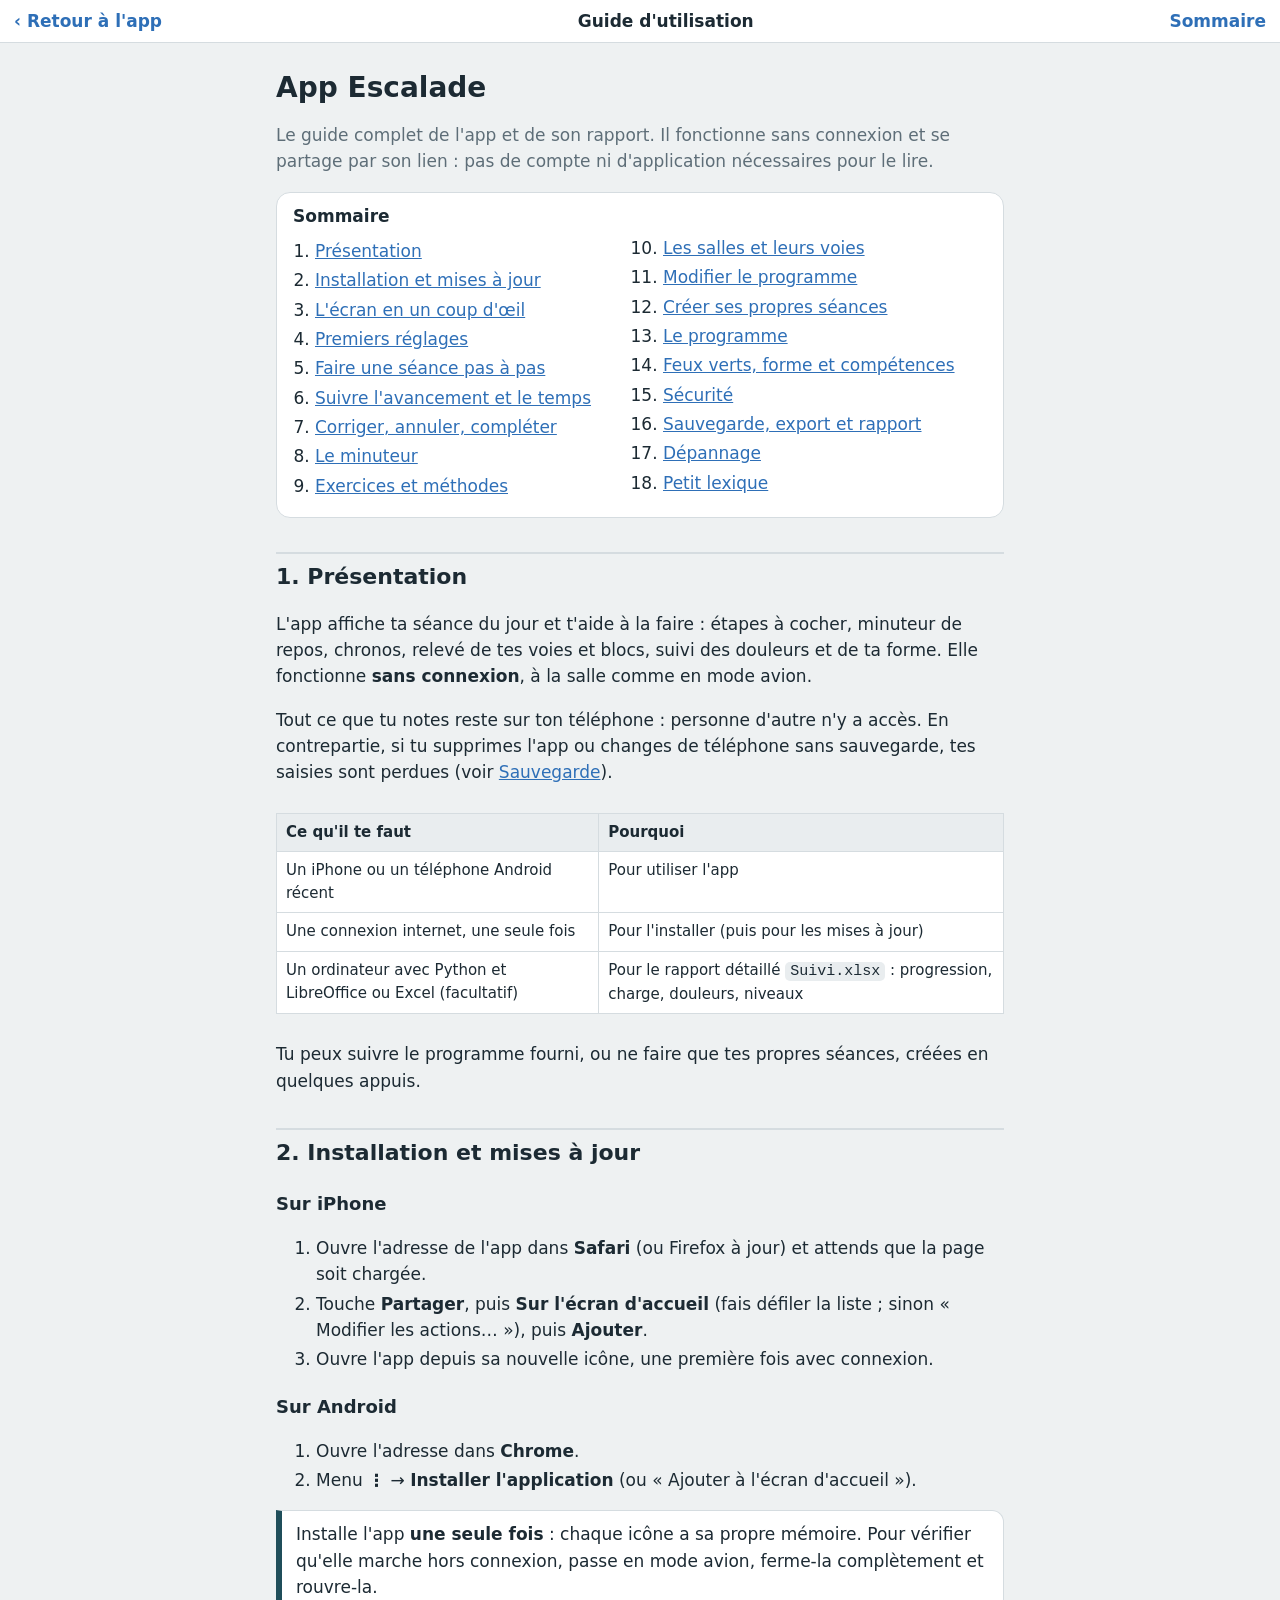
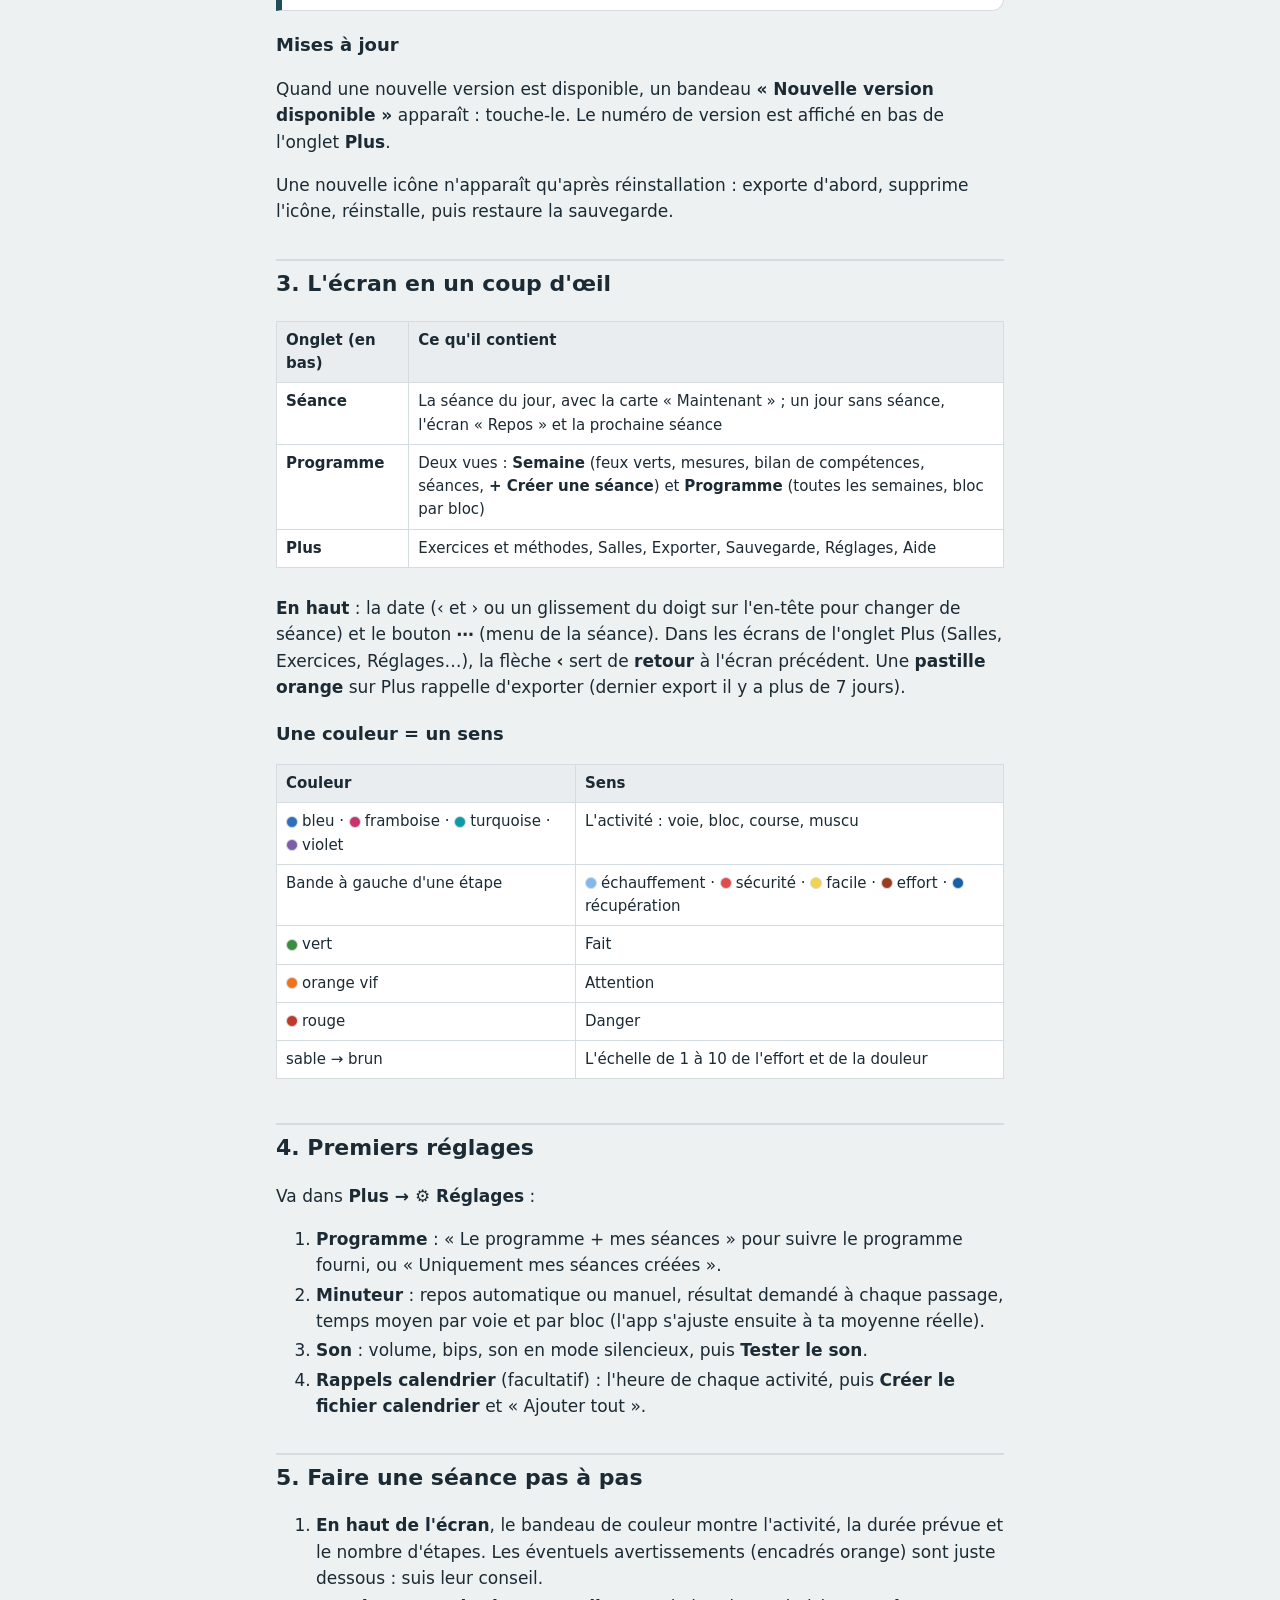
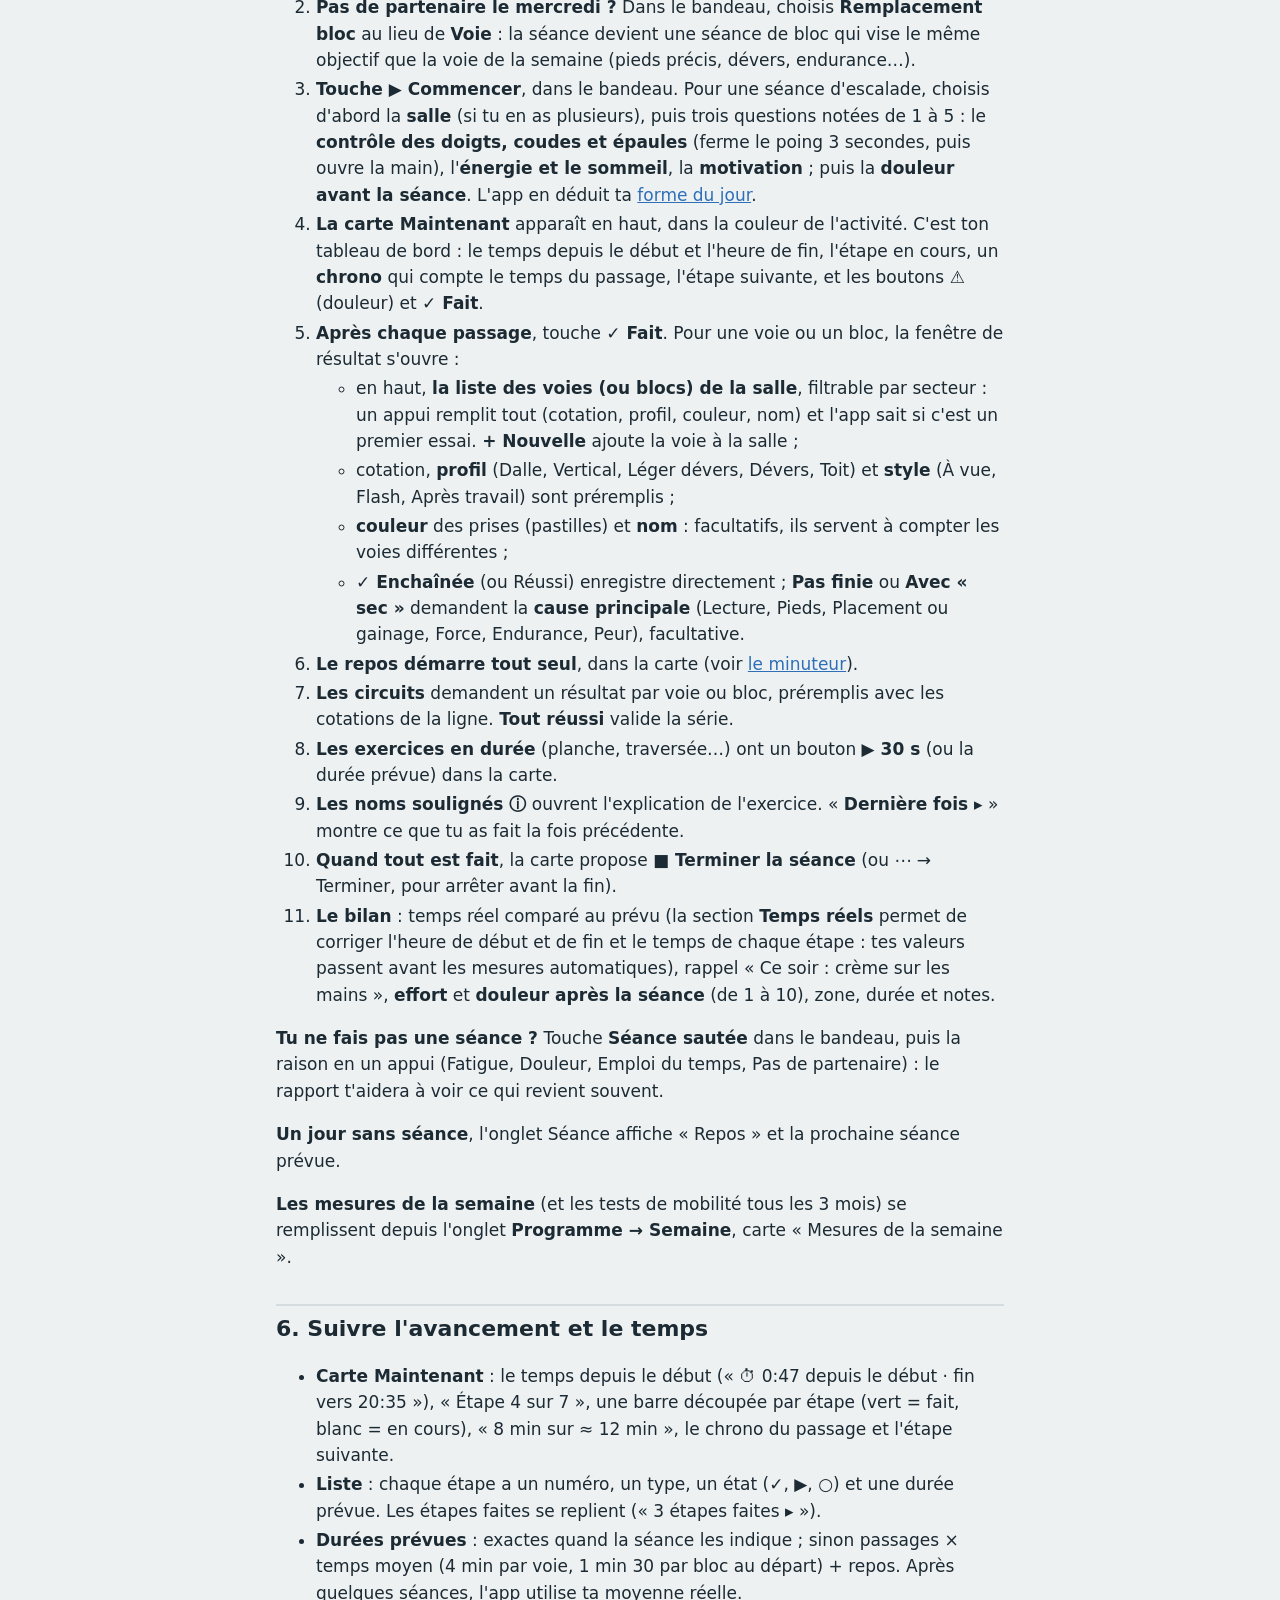
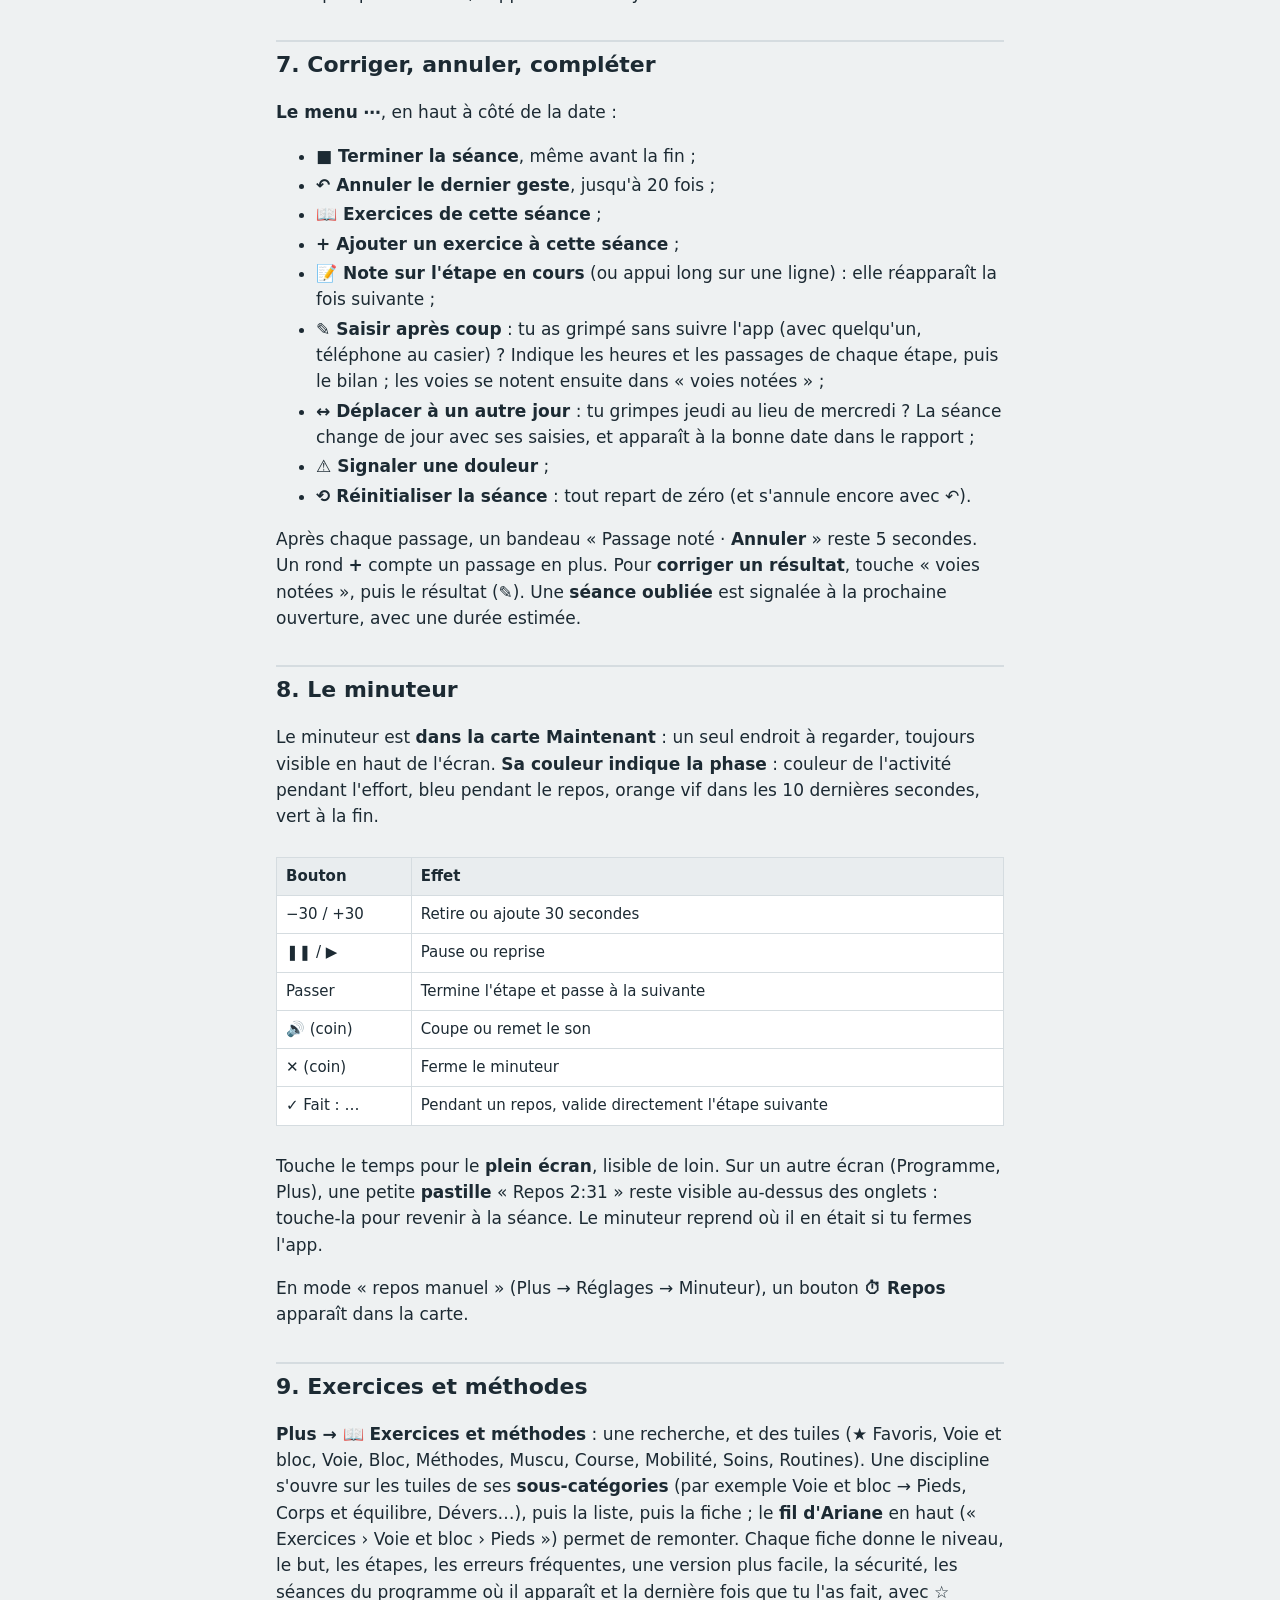
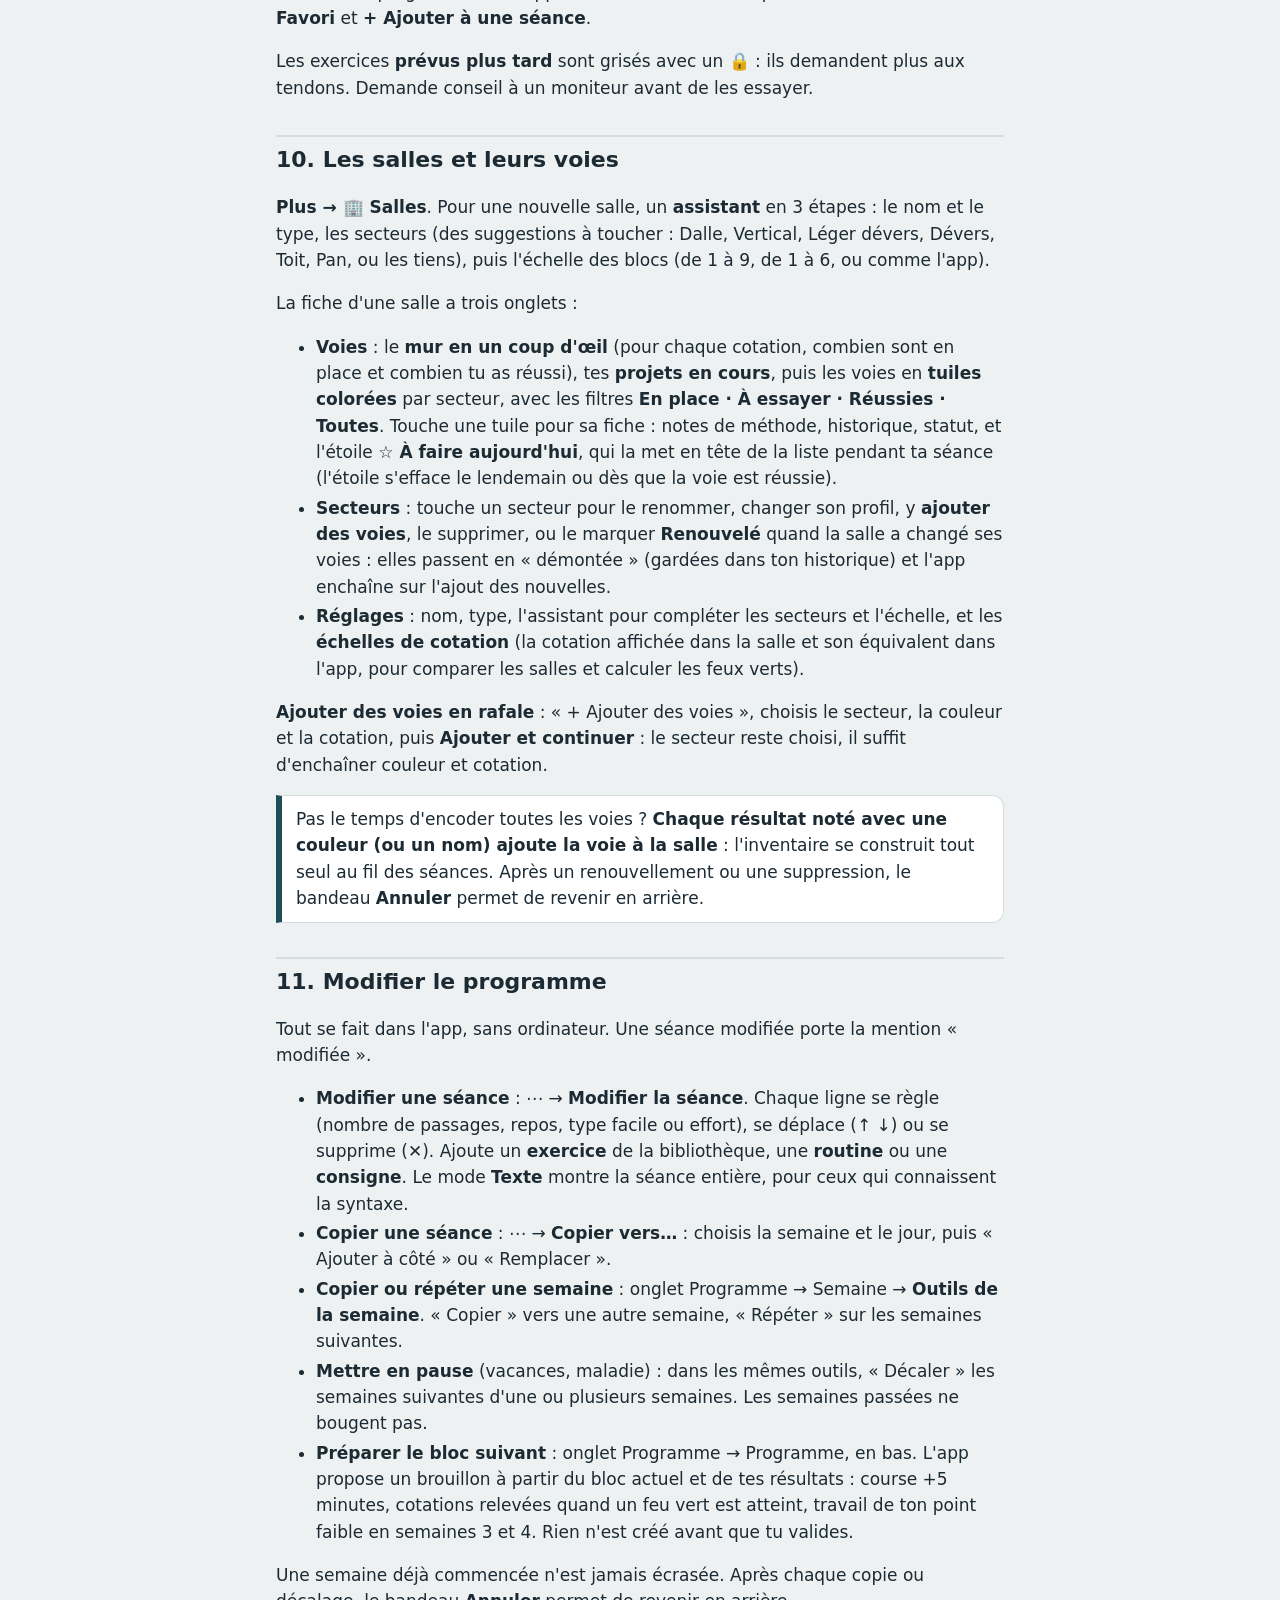
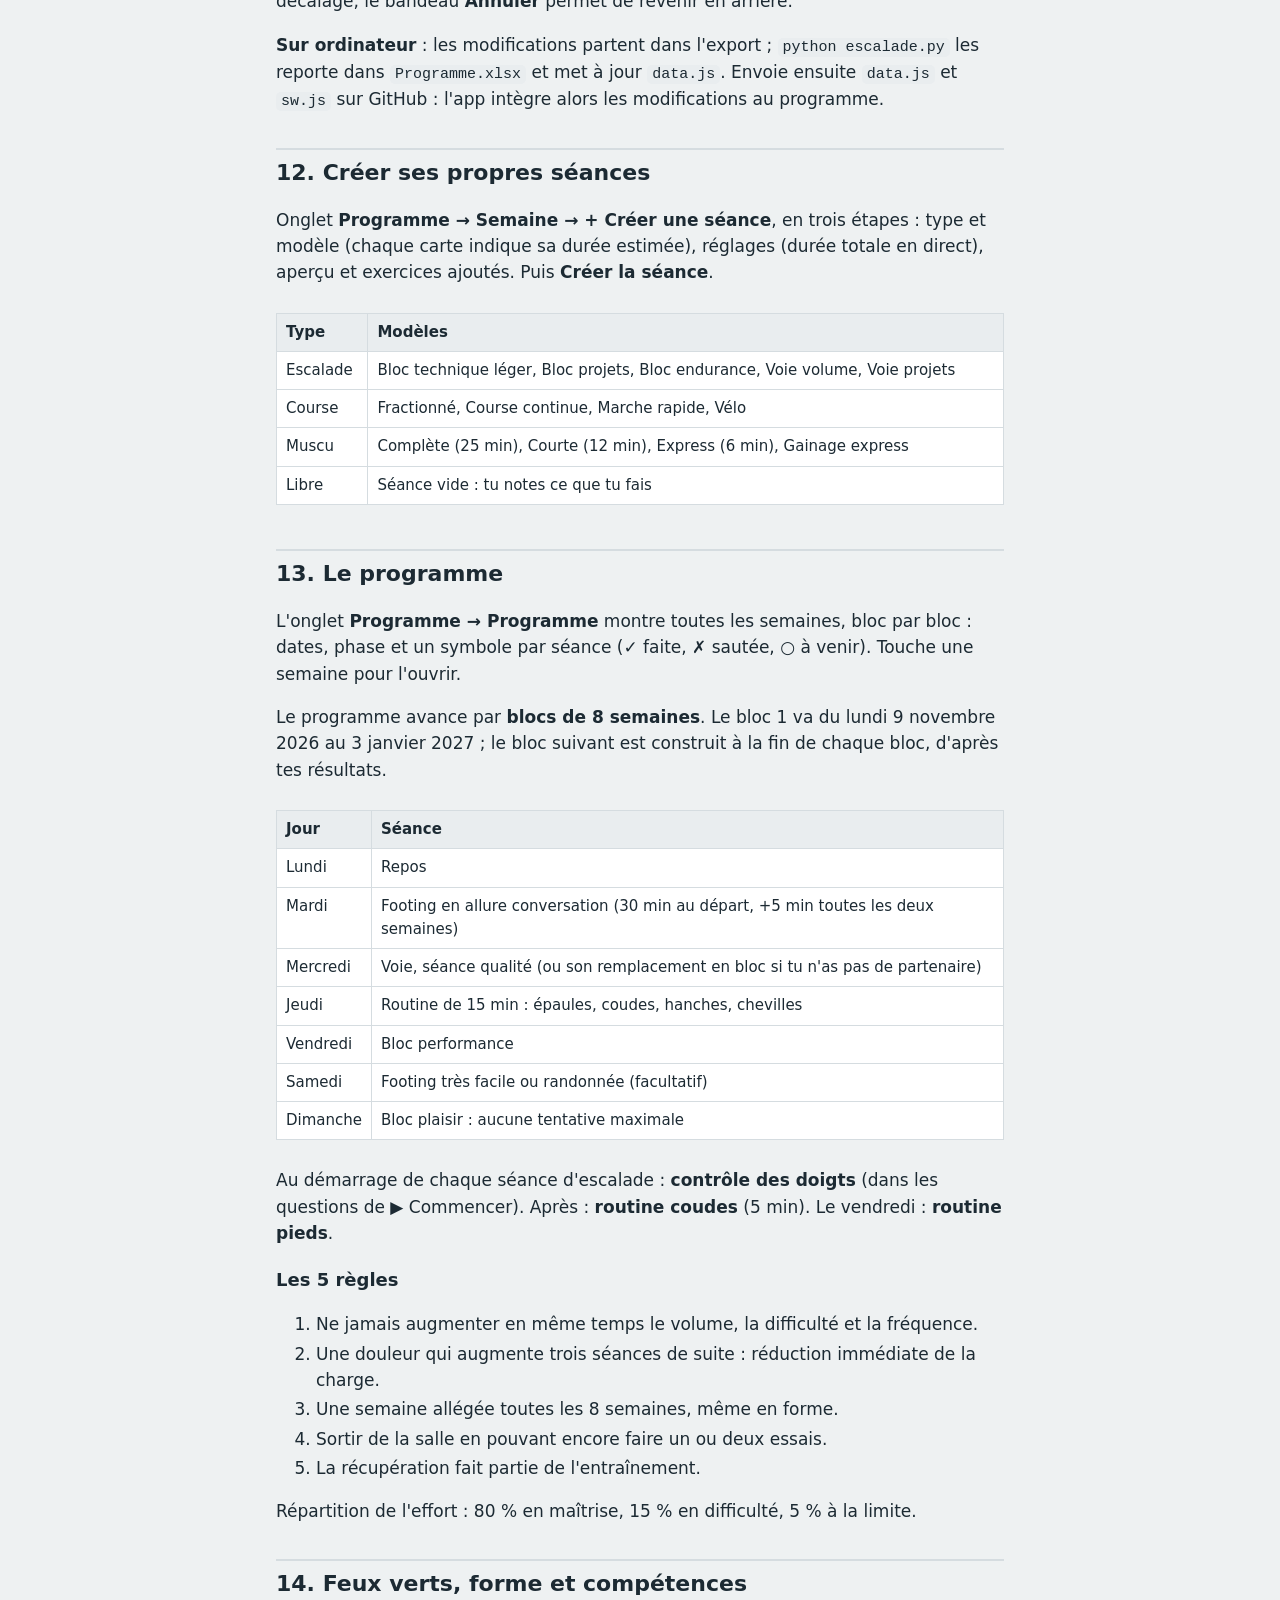
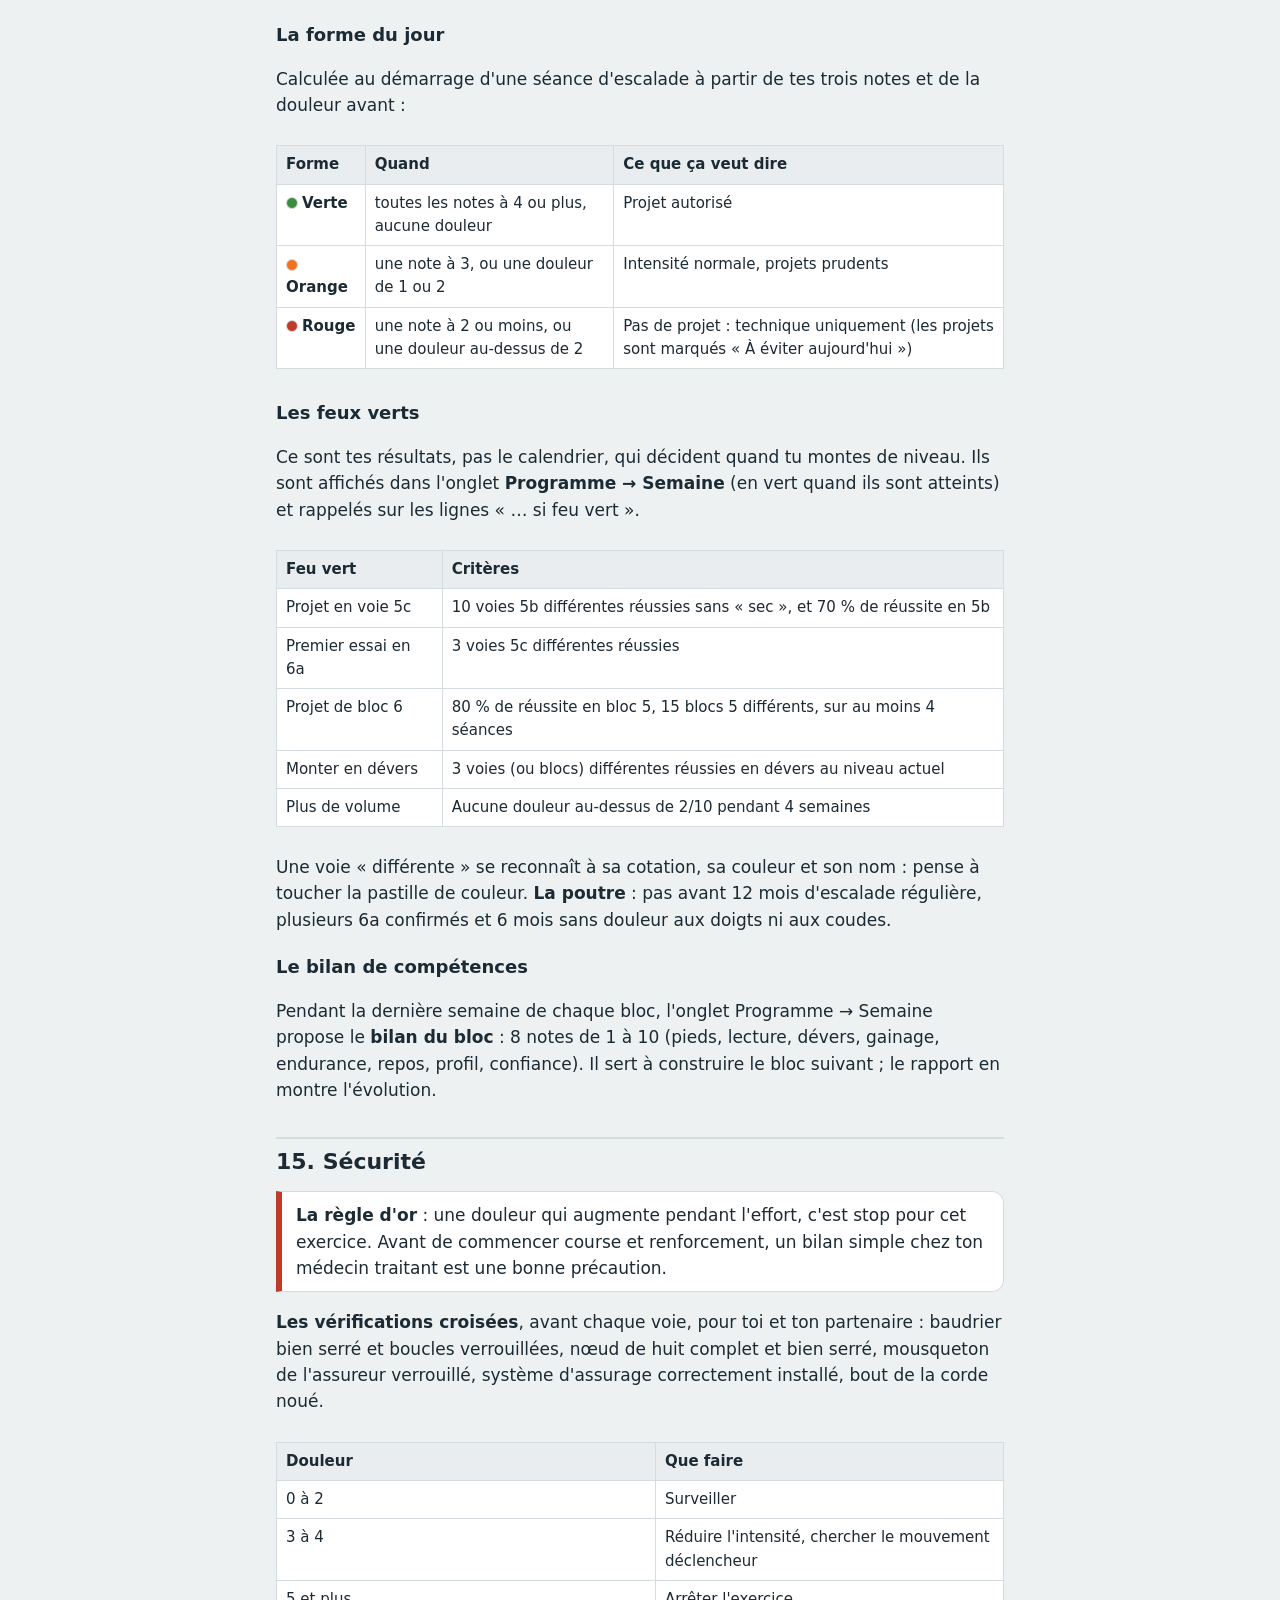
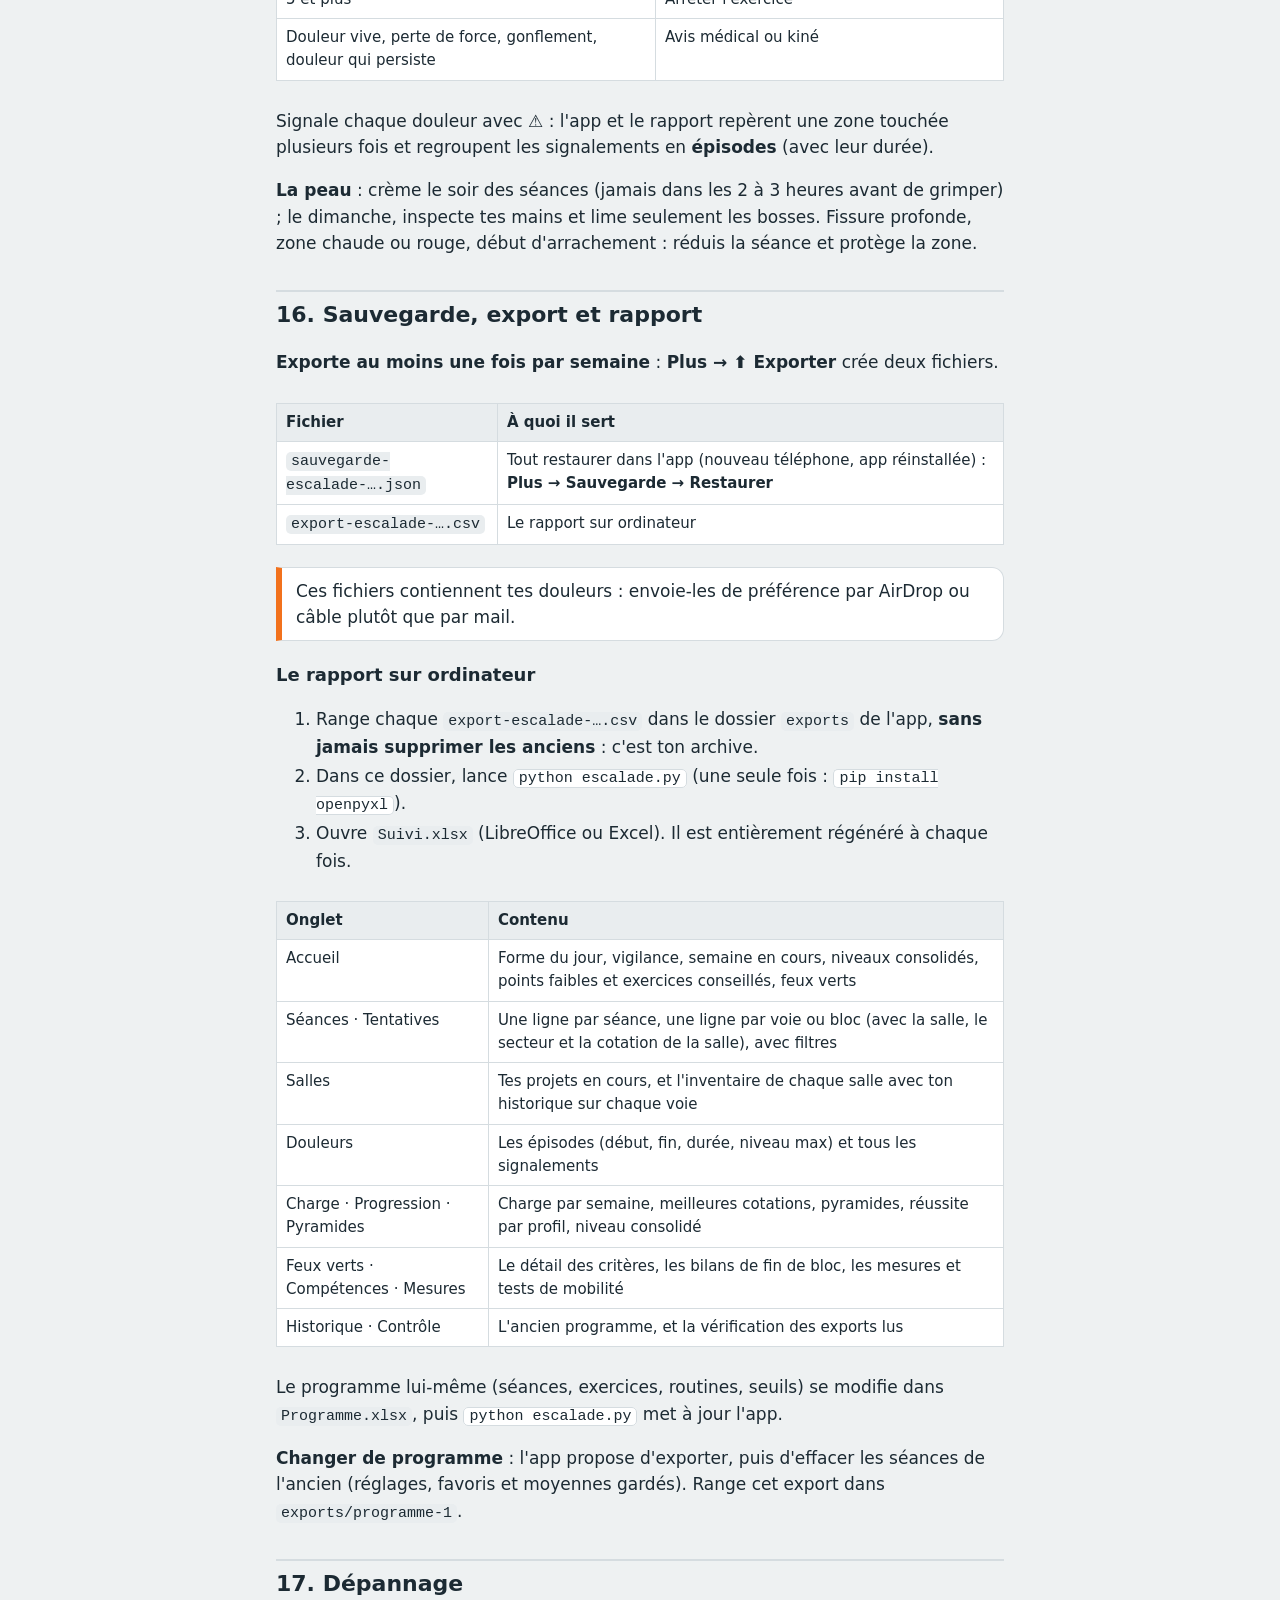
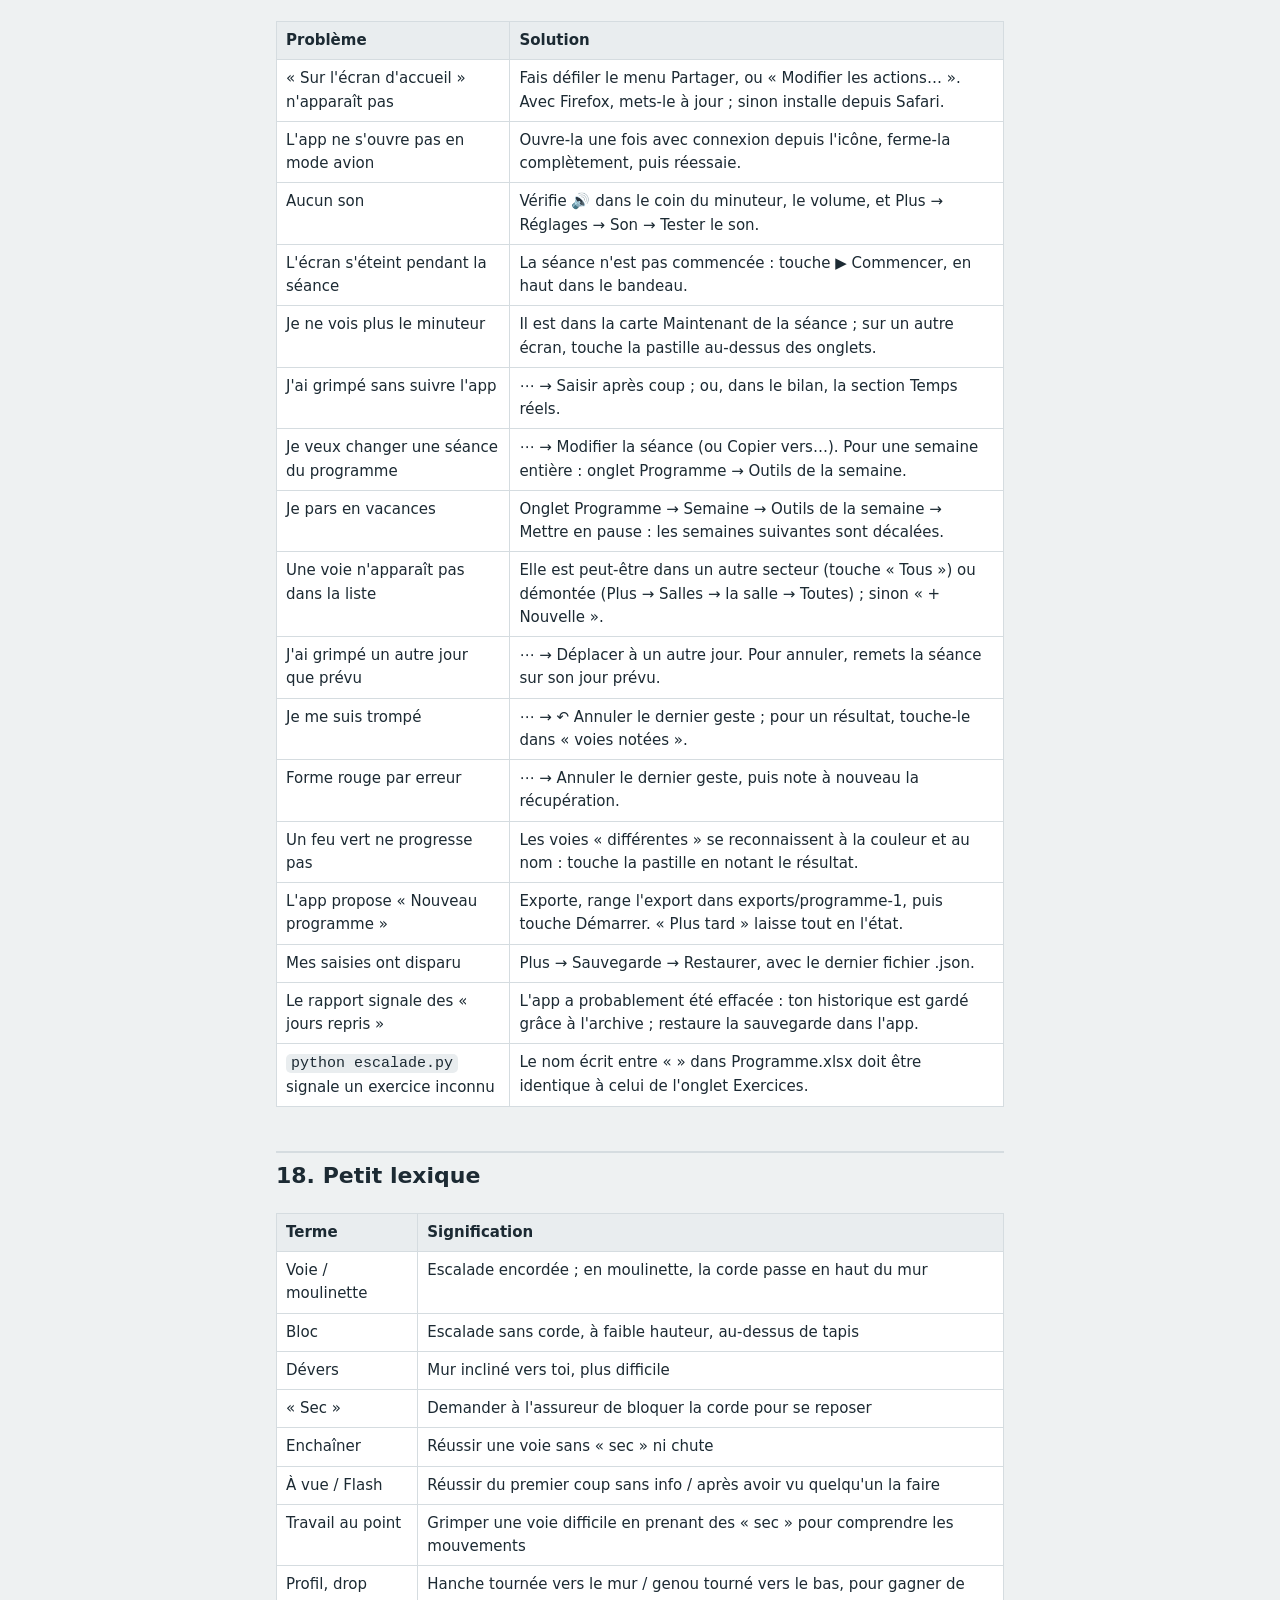
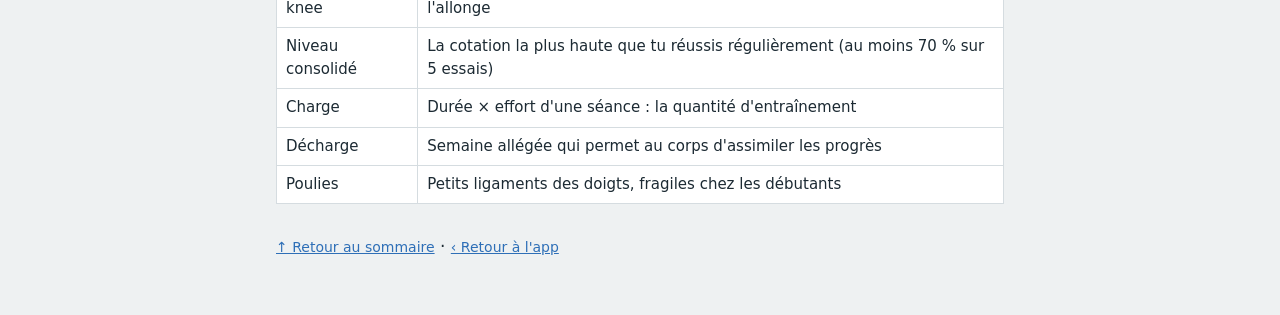
==== commit eb2ba63c: "Add files via upload" ====
--- a/aide.html
+++ b/aide.html
@@ -61,6 +61,7 @@
 <li><a href="#minuteur">Le minuteur</a></li>
 <li><a href="#exercices">Exercices et méthodes</a></li>
 <li><a href="#salles">Les salles et leurs voies</a></li>
+<li><a href="#modifier">Modifier le programme</a></li>
 <li><a href="#creer">Créer ses propres séances</a></li>
 <li><a href="#programme">Le programme</a></li>
 <li><a href="#progression">Feux verts, forme et compétences</a></li>
@@ -102,7 +103,7 @@
 <tr><td><b>Programme</b></td><td>Deux vues : <b>Semaine</b> (feux verts, mesures, bilan de compétences, séances, <b>+ Créer une séance</b>) et <b>Programme</b> (toutes les semaines, bloc par bloc)</td></tr>
 <tr><td><b>Plus</b></td><td>Exercices et méthodes, Salles, Exporter, Sauvegarde, Réglages, Aide</td></tr>
 </table></div>
-<p><b>En haut</b> : la date (‹ et › ou un glissement du doigt sur l'en-tête pour changer de séance) et le bouton <b>⋯</b> (menu de la séance). Une <b>pastille orange</b> sur Plus rappelle d'exporter (dernier export il y a plus de 7 jours).</p>
+<p><b>En haut</b> : la date (‹ et › ou un glissement du doigt sur l'en-tête pour changer de séance) et le bouton <b>⋯</b> (menu de la séance). Dans les écrans de l'onglet Plus (Salles, Exercices, Réglages…), la flèche <b>‹</b> sert de <b>retour</b> à l'écran précédent. Une <b>pastille orange</b> sur Plus rappelle d'exporter (dernier export il y a plus de 7 jours).</p>
 <h3>Une couleur = un sens</h3>
 <div class="tableau"><table>
 <tr><th>Couleur</th><th>Sens</th></tr>
@@ -188,18 +189,29 @@
 <p>Les exercices <b>prévus plus tard</b> sont grisés avec un 🔒 : ils demandent plus aux tendons. Demande conseil à un moniteur avant de les essayer.</p>
 
 <h2 id="salles">10. Les salles et leurs voies</h2>
-<p><b>Plus → 🏢 Salles</b> : une fiche par salle, avec :</p>
+<p><b>Plus → 🏢 Salles</b>. Pour une nouvelle salle, un <b>assistant</b> en 3 étapes : le nom et le type, les secteurs (des suggestions à toucher : Dalle, Vertical, Léger dévers, Dévers, Toit, Pan, ou les tiens), puis l'échelle des blocs (de 1 à 9, de 1 à 6, ou comme l'app).</p>
+<p>La fiche d'une salle a trois onglets :</p>
 <ul>
-<li>son <b>nom</b> et son type (bloc, voie ou les deux) ;</li>
-<li>tes <b>projets en cours</b> : les voies essayées mais pas encore réussies, avec le nombre d'essais et tes notes ;</li>
-<li>ses <b>secteurs</b> (par exemple « Grand dévers », « Dalle »), chacun avec son profil par défaut. Quand la salle change les voies d'un secteur, touche <b>Renouvelé</b> : ses voies passent en « démontée » (elles restent dans ton historique) ;</li>
-<li>l'<b>inventaire</b> des voies et blocs : secteur, couleur, cotation, profil, nom, statut. Touche une voie pour la modifier, ajouter des notes de méthode, voir ton historique ou la démonter ;</li>
-<li>les <b>échelles de cotation</b> : les cotations affichées dans la salle et leur équivalent dans l'app. Tu notes toujours la cotation de la salle ; l'équivalent sert aux feux verts et au rapport, pour comparer les salles.</li>
+<li><b>Voies</b> : le <b>mur en un coup d'œil</b> (pour chaque cotation, combien sont en place et combien tu as réussi), tes <b>projets en cours</b>, puis les voies en <b>tuiles colorées</b> par secteur, avec les filtres <b>En place · À essayer · Réussies · Toutes</b>. Touche une tuile pour sa fiche : notes de méthode, historique, statut, et l'étoile <b>☆ À faire aujourd'hui</b>, qui la met en tête de la liste pendant ta séance (l'étoile s'efface le lendemain ou dès que la voie est réussie).</li>
+<li><b>Secteurs</b> : touche un secteur pour le renommer, changer son profil, y <b>ajouter des voies</b>, le supprimer, ou le marquer <b>Renouvelé</b> quand la salle a changé ses voies : elles passent en « démontée » (gardées dans ton historique) et l'app enchaîne sur l'ajout des nouvelles.</li>
+<li><b>Réglages</b> : nom, type, l'assistant pour compléter les secteurs et l'échelle, et les <b>échelles de cotation</b> (la cotation affichée dans la salle et son équivalent dans l'app, pour comparer les salles et calculer les feux verts).</li>
 </ul>
-<div class="encadre">Pas le temps d'encoder toutes les voies ? Ce n'est pas nécessaire : <b>chaque résultat noté avec une couleur (ou un nom) ajoute la voie à la salle</b>. L'inventaire se construit tout seul au fil des séances.</div>
-<p>Pendant une séance, les lignes de projet rappellent tes <b>projets en cours</b> (« 🎯 Bleu 5 « Le toit », Grand dévers, 4 essais »).</p>
-
-<h2 id="creer">11. Créer ses propres séances</h2>
+<p><b>Ajouter des voies en rafale</b> : « + Ajouter des voies », choisis le secteur, la couleur et la cotation, puis <b>Ajouter et continuer</b> : le secteur reste choisi, il suffit d'enchaîner couleur et cotation.</p>
+<div class="encadre">Pas le temps d'encoder toutes les voies ? <b>Chaque résultat noté avec une couleur (ou un nom) ajoute la voie à la salle</b> : l'inventaire se construit tout seul au fil des séances. Après un renouvellement ou une suppression, le bandeau <b>Annuler</b> permet de revenir en arrière.</div>
+
+<h2 id="modifier">11. Modifier le programme</h2>
+<p>Tout se fait dans l'app, sans ordinateur. Une séance modifiée porte la mention « modifiée ».</p>
+<ul>
+<li><b>Modifier une séance</b> : ⋯ → <b>Modifier la séance</b>. Chaque ligne se règle (nombre de passages, repos, type facile ou effort), se déplace (↑ ↓) ou se supprime (✕). Ajoute un <b>exercice</b> de la bibliothèque, une <b>routine</b> ou une <b>consigne</b>. Le mode <b>Texte</b> montre la séance entière, pour ceux qui connaissent la syntaxe.</li>
+<li><b>Copier une séance</b> : ⋯ → <b>Copier vers…</b> : choisis la semaine et le jour, puis « Ajouter à côté » ou « Remplacer ».</li>
+<li><b>Copier ou répéter une semaine</b> : onglet Programme → Semaine → <b>Outils de la semaine</b>. « Copier » vers une autre semaine, « Répéter » sur les semaines suivantes.</li>
+<li><b>Mettre en pause</b> (vacances, maladie) : dans les mêmes outils, « Décaler » les semaines suivantes d'une ou plusieurs semaines. Les semaines passées ne bougent pas.</li>
+<li><b>Préparer le bloc suivant</b> : onglet Programme → Programme, en bas. L'app propose un brouillon à partir du bloc actuel et de tes résultats : course +5 minutes, cotations relevées quand un feu vert est atteint, travail de ton point faible en semaines 3 et 4. Rien n'est créé avant que tu valides.</li>
+</ul>
+<p>Une semaine déjà commencée n'est jamais écrasée. Après chaque copie ou décalage, le bandeau <b>Annuler</b> permet de revenir en arrière.</p>
+<p><b>Sur ordinateur</b> : les modifications partent dans l'export ; <code>python escalade.py</code> les reporte dans <code>Programme.xlsx</code> et met à jour <code>data.js</code>. Envoie ensuite <code>data.js</code> et <code>sw.js</code> sur GitHub : l'app intègre alors les modifications au programme.</p>
+
+<h2 id="creer">12. Créer ses propres séances</h2>
 <p>Onglet <b>Programme → Semaine → + Créer une séance</b>, en trois étapes : type et modèle (chaque carte indique sa durée estimée), réglages (durée totale en direct), aperçu et exercices ajoutés. Puis <b>Créer la séance</b>.</p>
 <div class="tableau"><table>
 <tr><th>Type</th><th>Modèles</th></tr>
@@ -209,7 +221,7 @@
 <tr><td>Libre</td><td>Séance vide : tu notes ce que tu fais</td></tr>
 </table></div>
 
-<h2 id="programme">12. Le programme</h2>
+<h2 id="programme">13. Le programme</h2>
 <p>L'onglet <b>Programme → Programme</b> montre toutes les semaines, bloc par bloc : dates, phase et un symbole par séance (✓ faite, ✗ sautée, ○ à venir). Touche une semaine pour l'ouvrir.</p>
 <p>Le programme avance par <b>blocs de 8 semaines</b>. Le bloc 1 va du lundi 9 novembre 2026 au 3 janvier 2027 ; le bloc suivant est construit à la fin de chaque bloc, d'après tes résultats.</p>
 <div class="tableau"><table>
@@ -233,7 +245,7 @@
 </ol>
 <p>Répartition de l'effort : 80 % en maîtrise, 15 % en difficulté, 5 % à la limite.</p>
 
-<h2 id="progression">13. Feux verts, forme et compétences</h2>
+<h2 id="progression">14. Feux verts, forme et compétences</h2>
 <h3>La forme du jour</h3>
 <p>Calculée au démarrage d'une séance d'escalade à partir de tes trois notes et de la douleur avant :</p>
 <div class="tableau"><table>
@@ -256,7 +268,7 @@
 <h3>Le bilan de compétences</h3>
 <p>Pendant la dernière semaine de chaque bloc, l'onglet Programme → Semaine propose le <b>bilan du bloc</b> : 8 notes de 1 à 10 (pieds, lecture, dévers, gainage, endurance, repos, profil, confiance). Il sert à construire le bloc suivant ; le rapport en montre l'évolution.</p>
 
-<h2 id="securite">14. Sécurité</h2>
+<h2 id="securite">15. Sécurité</h2>
 <div class="encadre danger"><b>La règle d'or</b> : une douleur qui augmente pendant l'effort, c'est stop pour cet exercice. Avant de commencer course et renforcement, un bilan simple chez ton médecin traitant est une bonne précaution.</div>
 <p><b>Les vérifications croisées</b>, avant chaque voie, pour toi et ton partenaire : baudrier bien serré et boucles verrouillées, nœud de huit complet et bien serré, mousqueton de l'assureur verrouillé, système d'assurage correctement installé, bout de la corde noué.</p>
 <div class="tableau"><table>
@@ -269,7 +281,7 @@
 <p>Signale chaque douleur avec <b>⚠</b> : l'app et le rapport repèrent une zone touchée plusieurs fois et regroupent les signalements en <b>épisodes</b> (avec leur durée).</p>
 <p><b>La peau</b> : crème le soir des séances (jamais dans les 2 à 3 heures avant de grimper) ; le dimanche, inspecte tes mains et lime seulement les bosses. Fissure profonde, zone chaude ou rouge, début d'arrachement : réduis la séance et protège la zone.</p>
 
-<h2 id="suivi">15. Sauvegarde, export et rapport</h2>
+<h2 id="suivi">16. Sauvegarde, export et rapport</h2>
 <p><b>Exporte au moins une fois par semaine</b> : <b>Plus → ⬆ Exporter</b> crée deux fichiers.</p>
 <div class="tableau"><table>
 <tr><th>Fichier</th><th>À quoi il sert</th></tr>
@@ -296,7 +308,7 @@
 <p>Le programme lui-même (séances, exercices, routines, seuils) se modifie dans <code>Programme.xlsx</code>, puis <kbd>python escalade.py</kbd> met à jour l'app.</p>
 <p><b>Changer de programme</b> : l'app propose d'exporter, puis d'effacer les séances de l'ancien (réglages, favoris et moyennes gardés). Range cet export dans <code>exports/programme-1</code>.</p>
 
-<h2 id="depannage">16. Dépannage</h2>
+<h2 id="depannage">17. Dépannage</h2>
 <div class="tableau"><table>
 <tr><th>Problème</th><th>Solution</th></tr>
 <tr><td>« Sur l'écran d'accueil » n'apparaît pas</td><td>Fais défiler le menu Partager, ou « Modifier les actions… ». Avec Firefox, mets-le à jour ; sinon installe depuis Safari.</td></tr>
@@ -305,6 +317,8 @@
 <tr><td>L'écran s'éteint pendant la séance</td><td>La séance n'est pas commencée : touche ▶ Commencer, en haut dans le bandeau.</td></tr>
 <tr><td>Je ne vois plus le minuteur</td><td>Il est dans la carte Maintenant de la séance ; sur un autre écran, touche la pastille au-dessus des onglets.</td></tr>
 <tr><td>J'ai grimpé sans suivre l'app</td><td>⋯ → Saisir après coup ; ou, dans le bilan, la section Temps réels.</td></tr>
+<tr><td>Je veux changer une séance du programme</td><td>⋯ → Modifier la séance (ou Copier vers…). Pour une semaine entière : onglet Programme → Outils de la semaine.</td></tr>
+<tr><td>Je pars en vacances</td><td>Onglet Programme → Semaine → Outils de la semaine → Mettre en pause : les semaines suivantes sont décalées.</td></tr>
 <tr><td>Une voie n'apparaît pas dans la liste</td><td>Elle est peut-être dans un autre secteur (touche « Tous ») ou démontée (Plus → Salles → la salle → Toutes) ; sinon « + Nouvelle ».</td></tr>
 <tr><td>J'ai grimpé un autre jour que prévu</td><td>⋯ → Déplacer à un autre jour. Pour annuler, remets la séance sur son jour prévu.</td></tr>
 <tr><td>Je me suis trompé</td><td>⋯ → ↶ Annuler le dernier geste ; pour un résultat, touche-le dans « voies notées ».</td></tr>
@@ -316,7 +330,7 @@
 <tr><td><code>python escalade.py</code> signale un exercice inconnu</td><td>Le nom écrit entre « » dans Programme.xlsx doit être identique à celui de l'onglet Exercices.</td></tr>
 </table></div>
 
-<h2 id="lexique">17. Petit lexique</h2>
+<h2 id="lexique">18. Petit lexique</h2>
 <div class="tableau"><table>
 <tr><th>Terme</th><th>Signification</th></tr>
 <tr><td>Voie / moulinette</td><td>Escalade encordée ; en moulinette, la corde passe en haut du mur</td></tr>
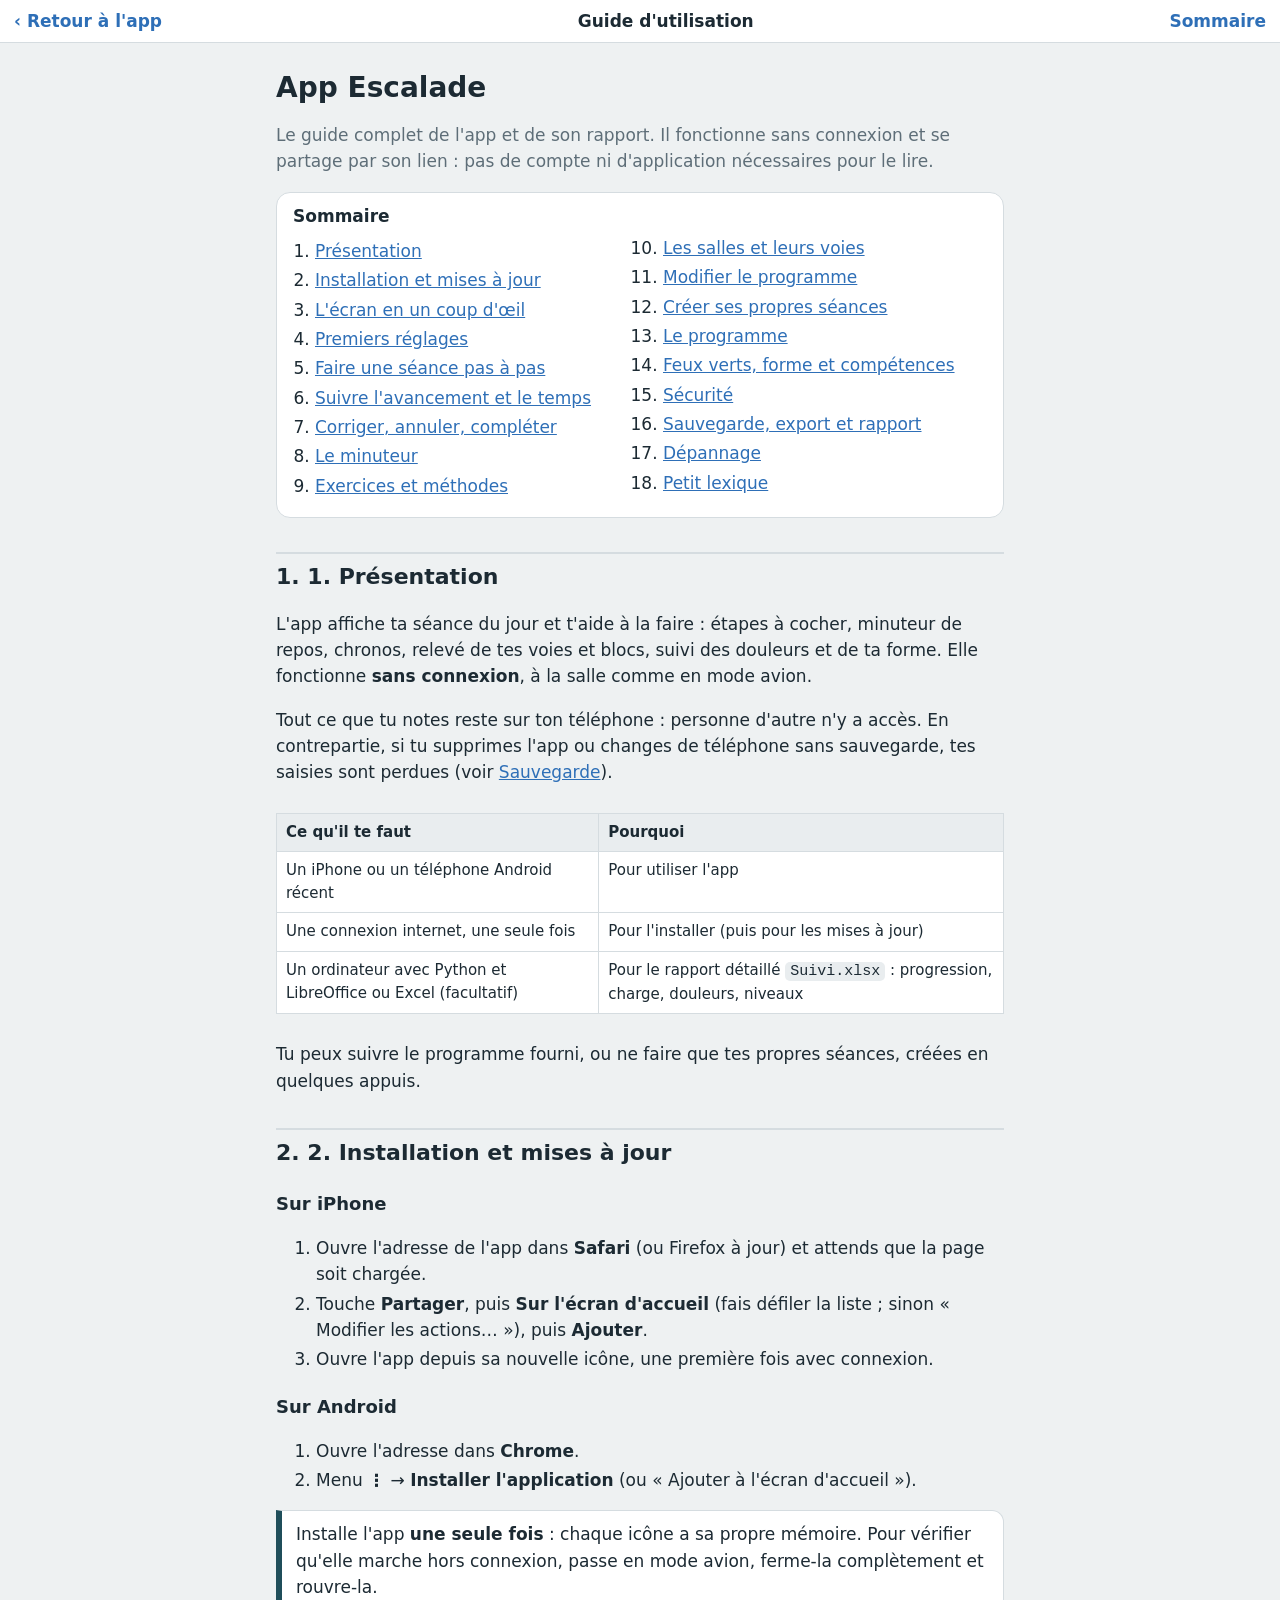
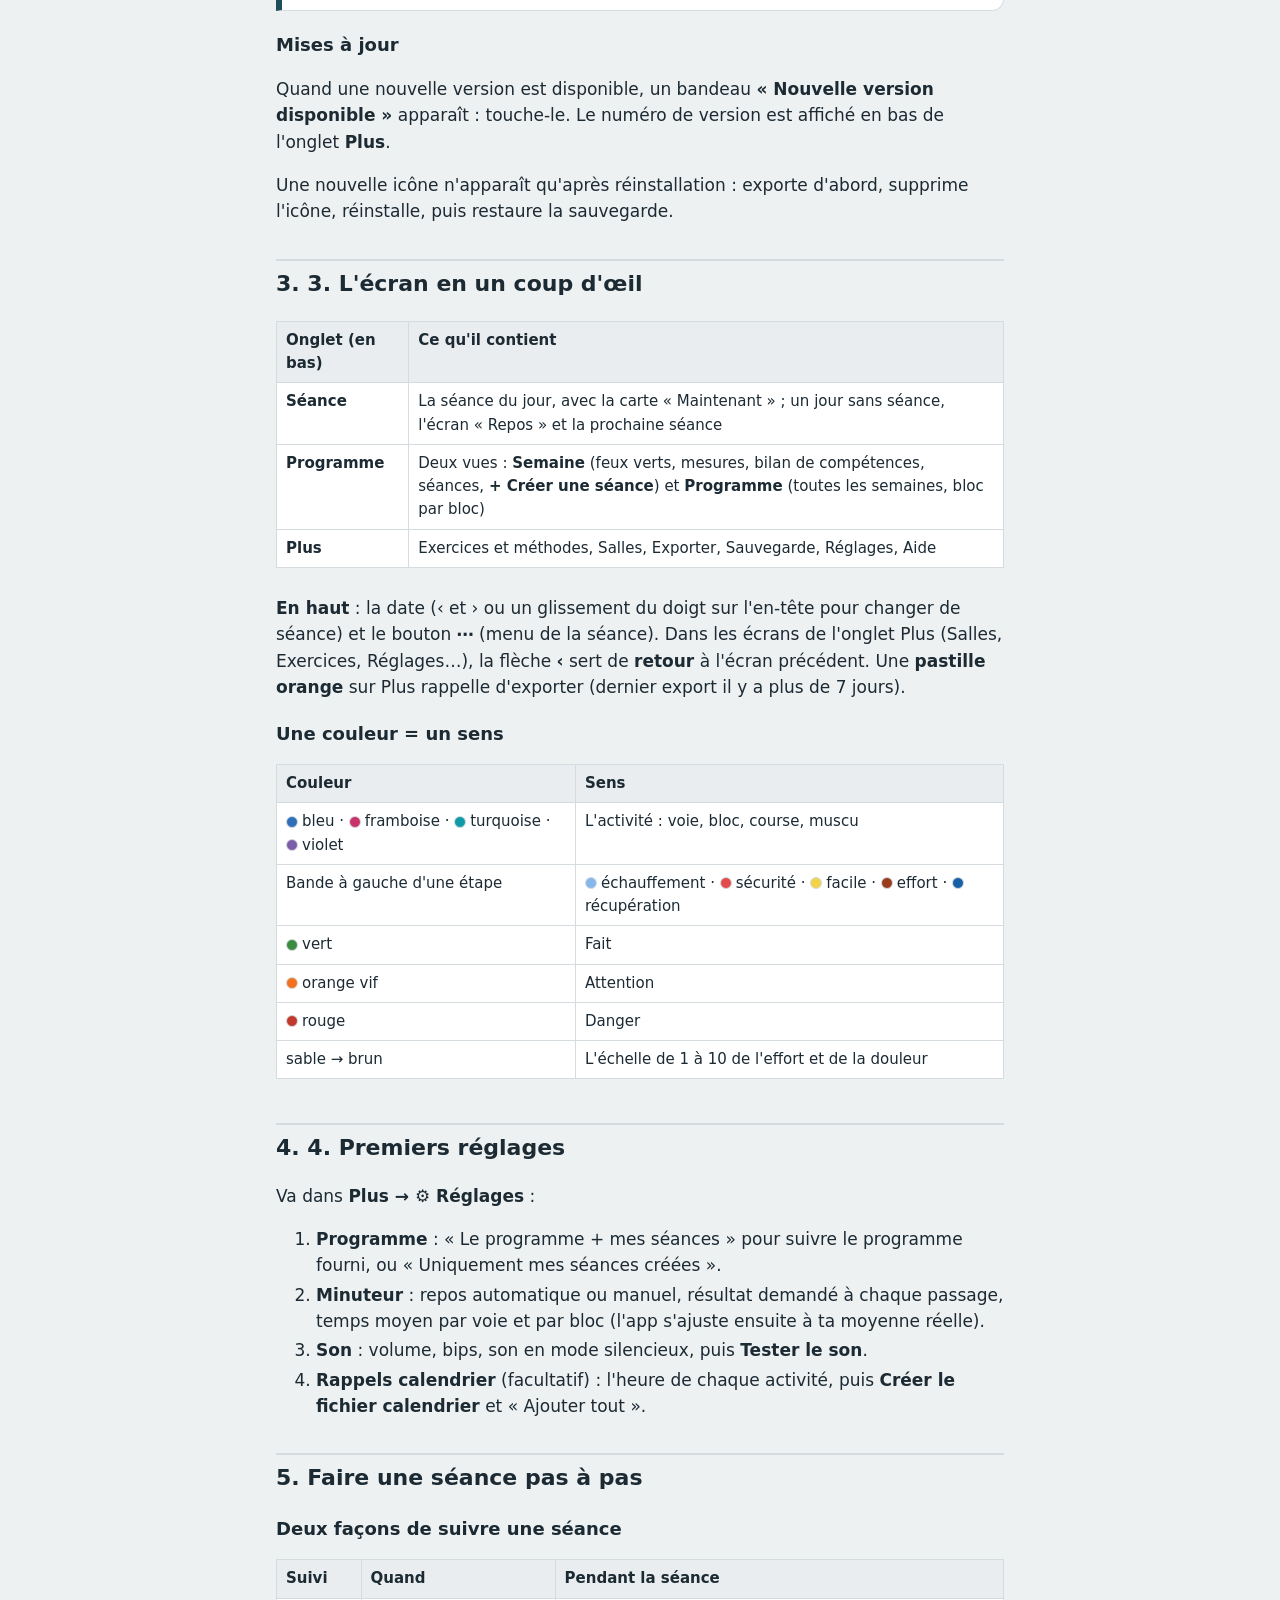
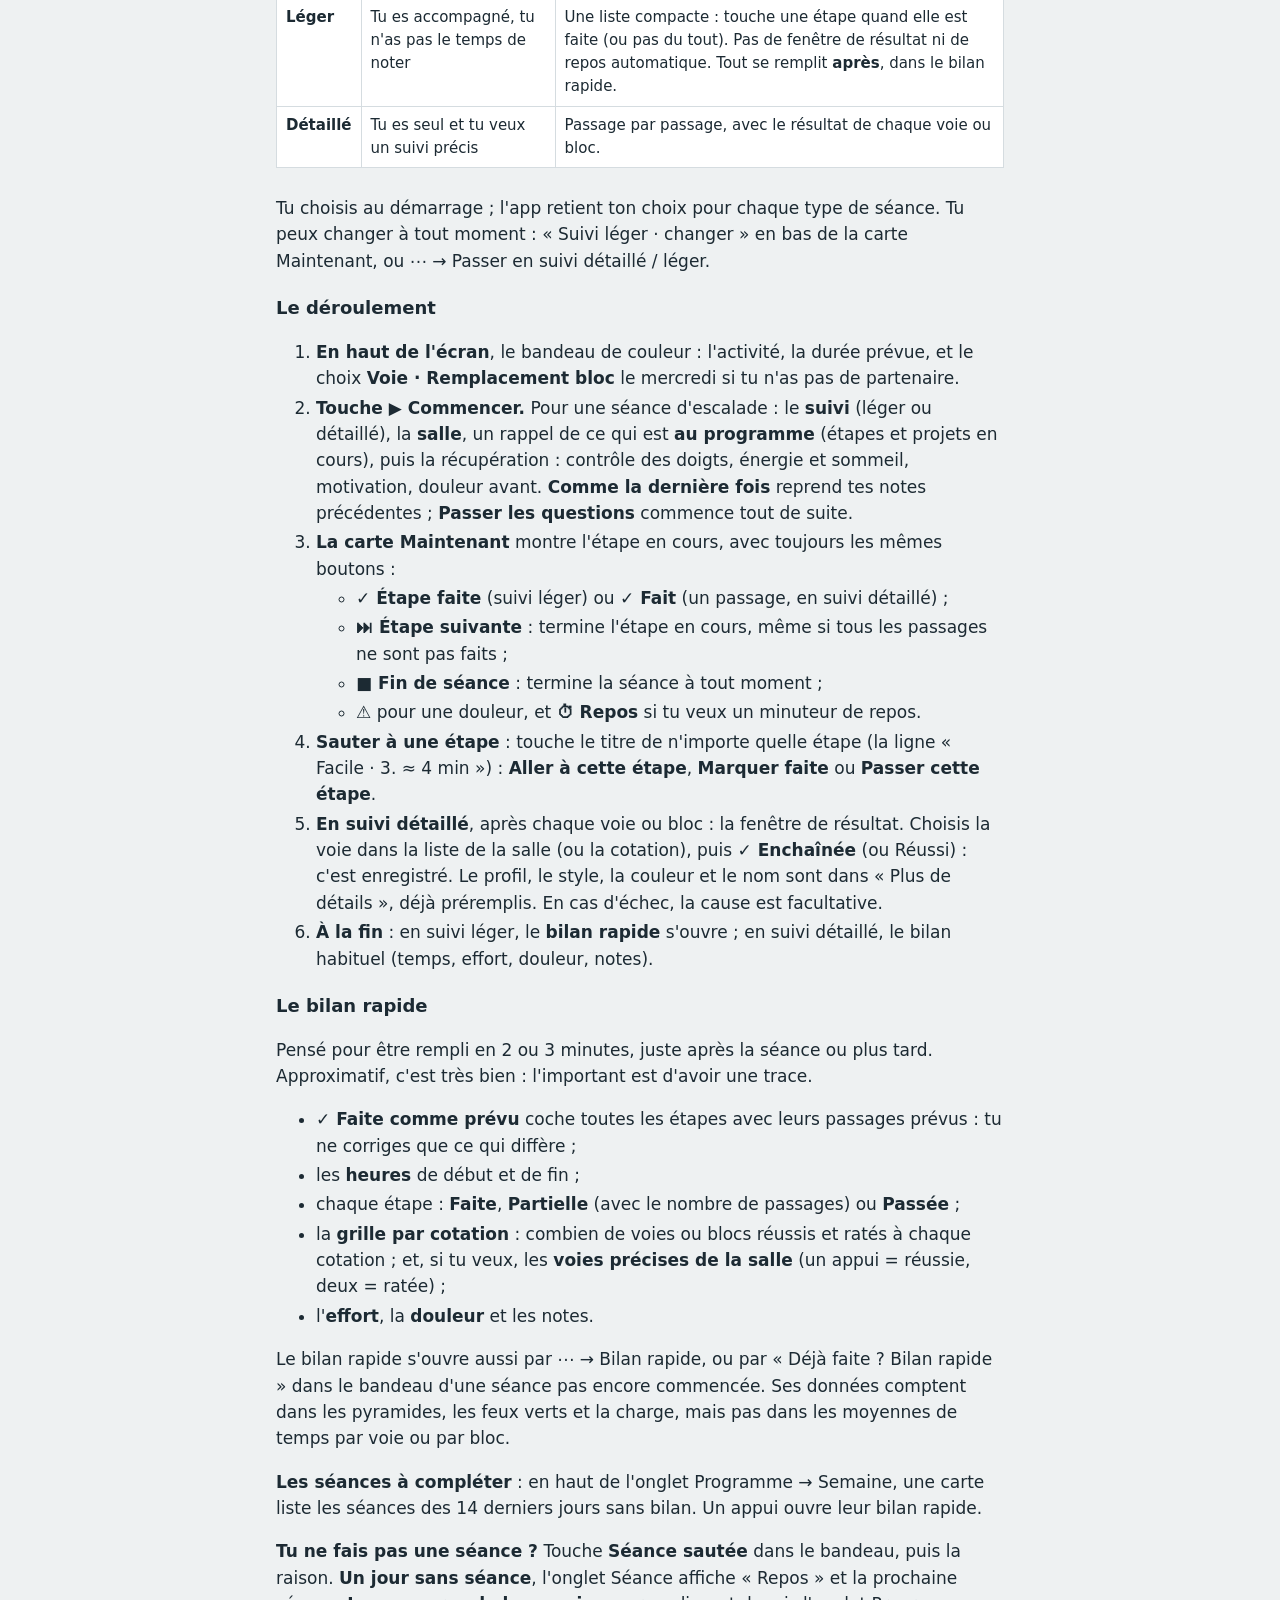
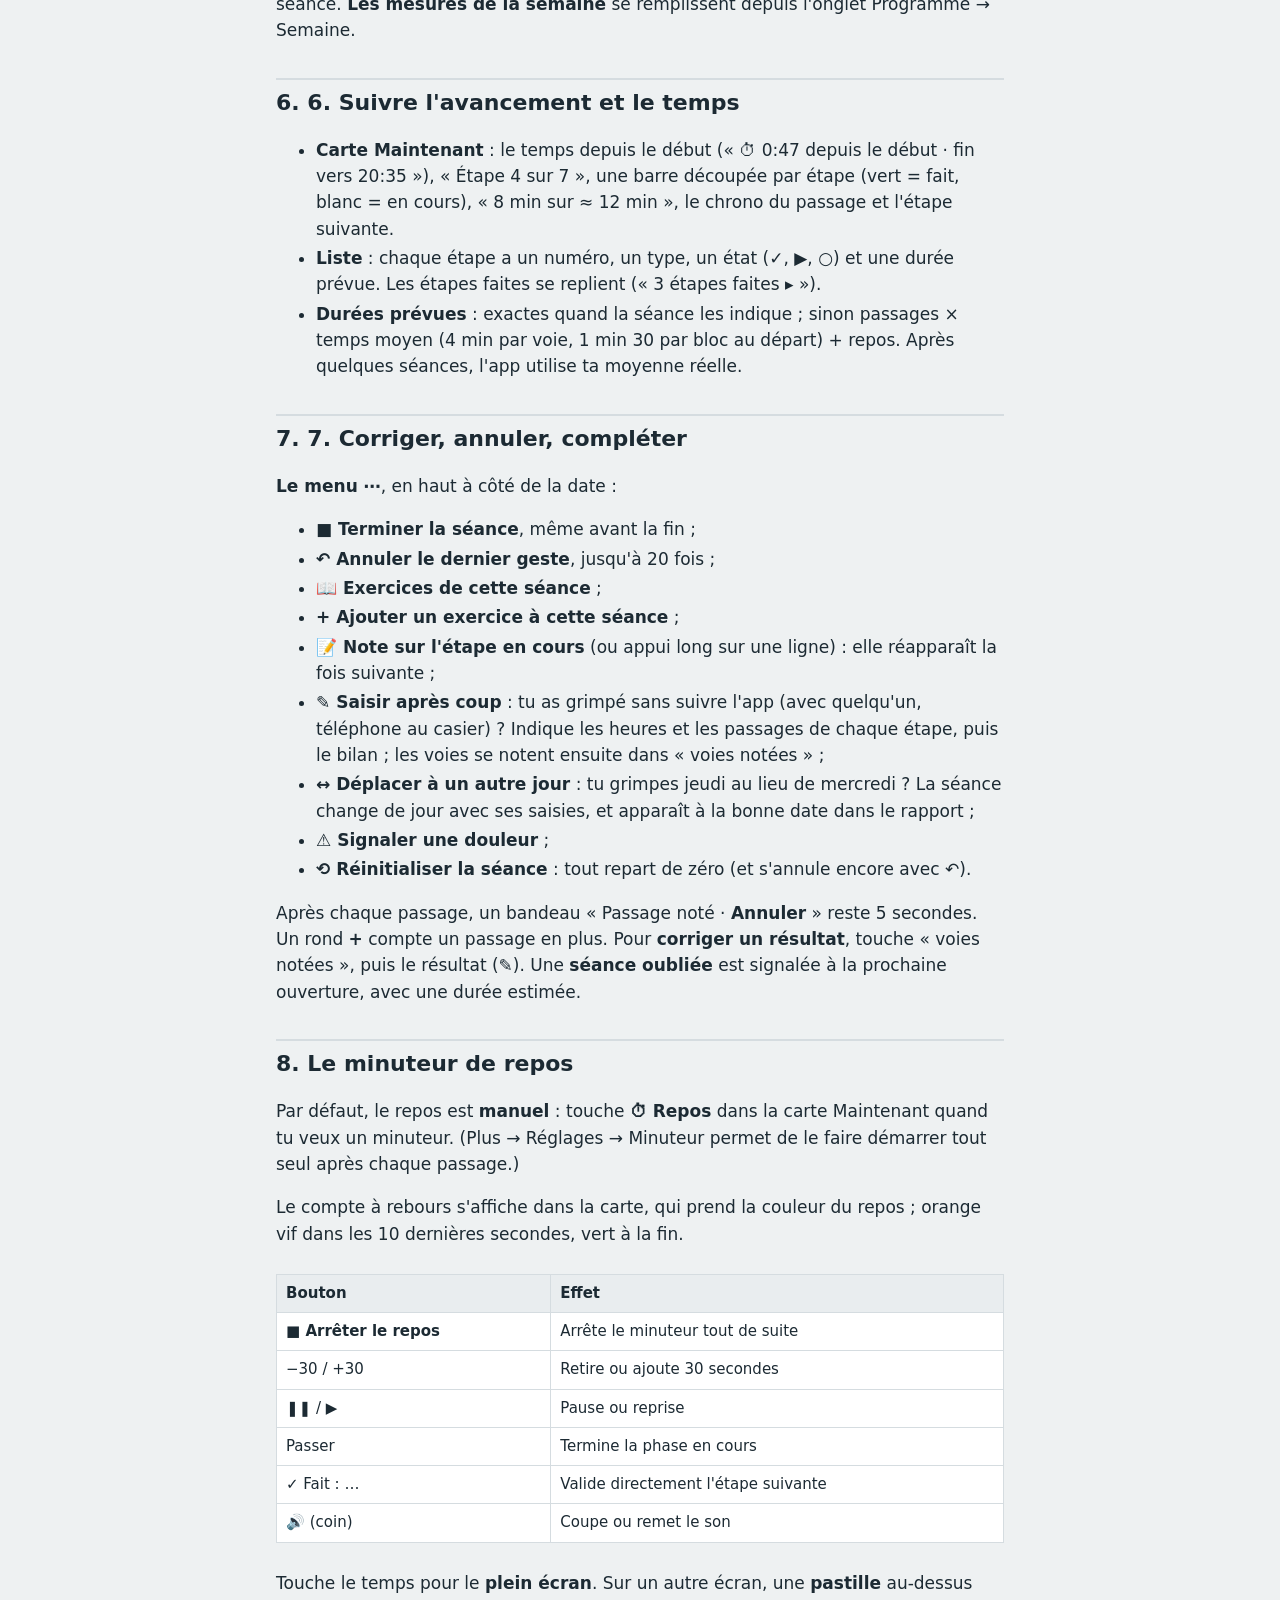
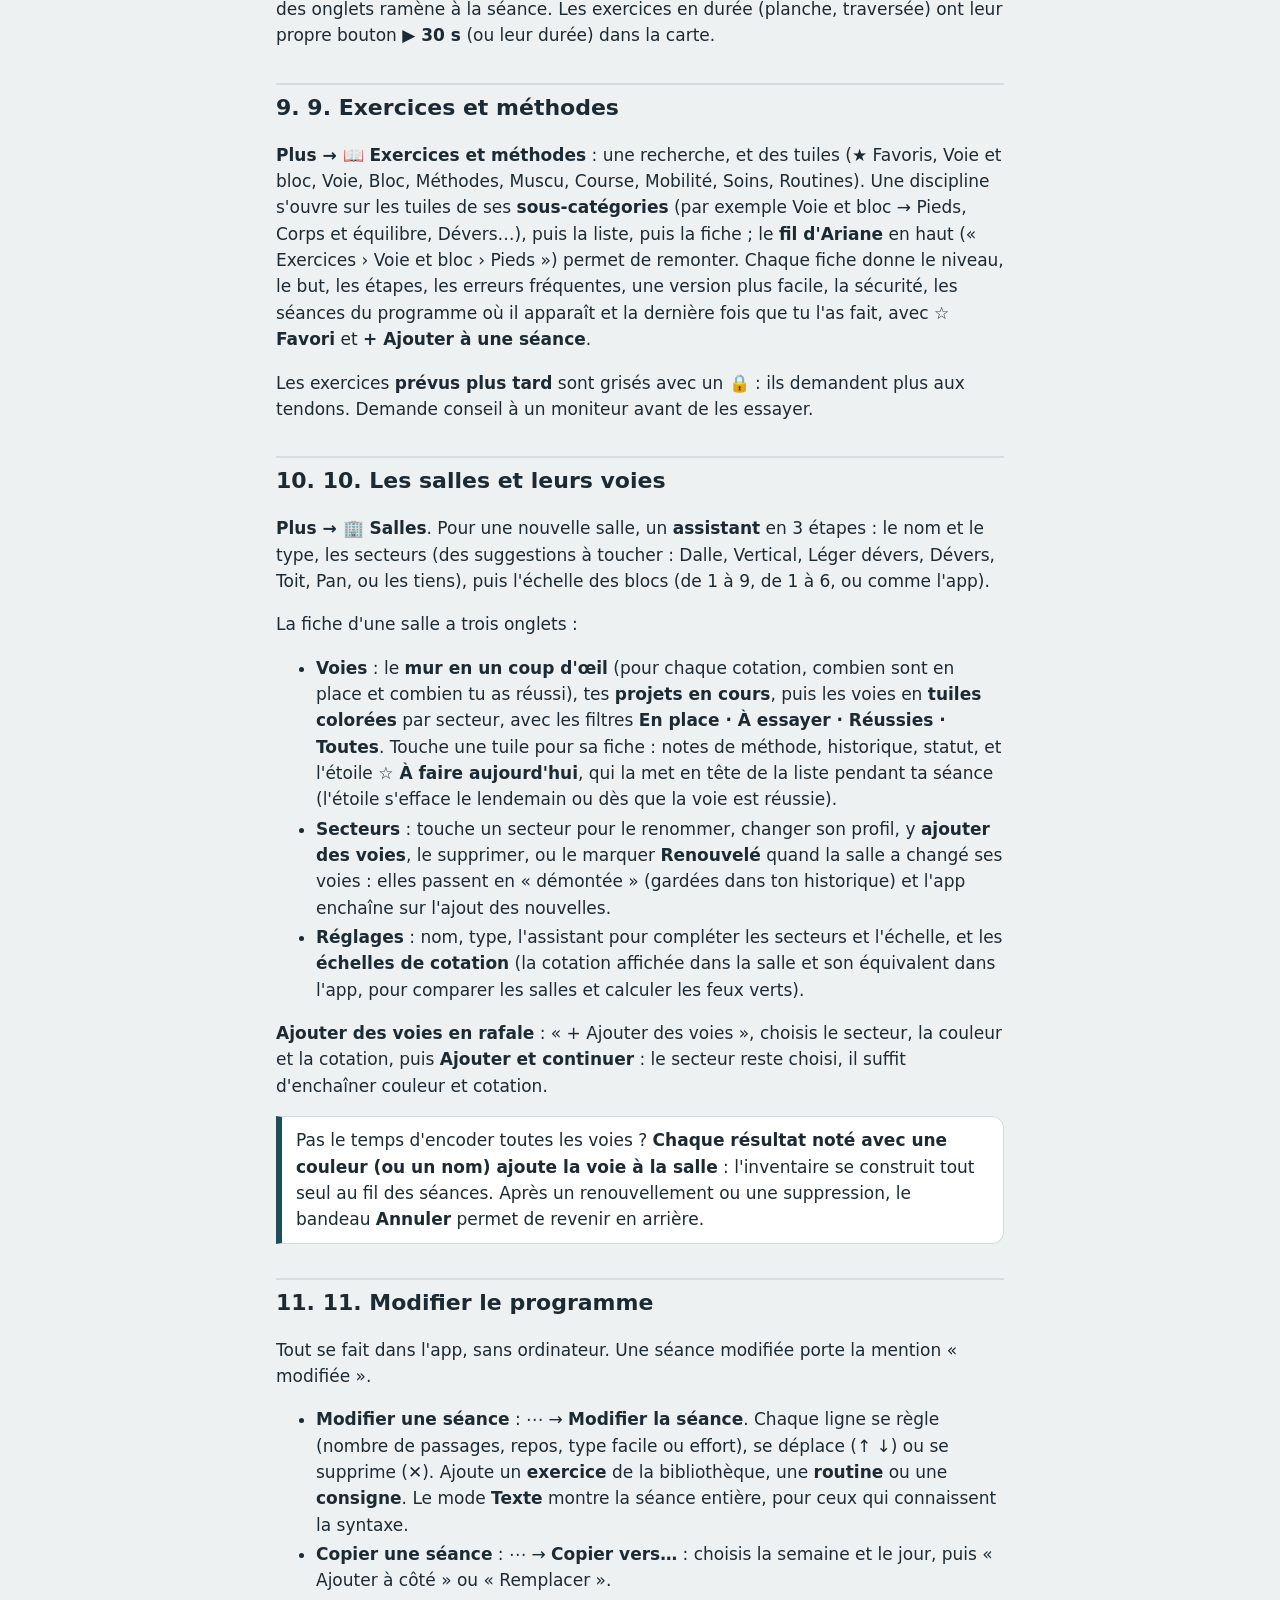
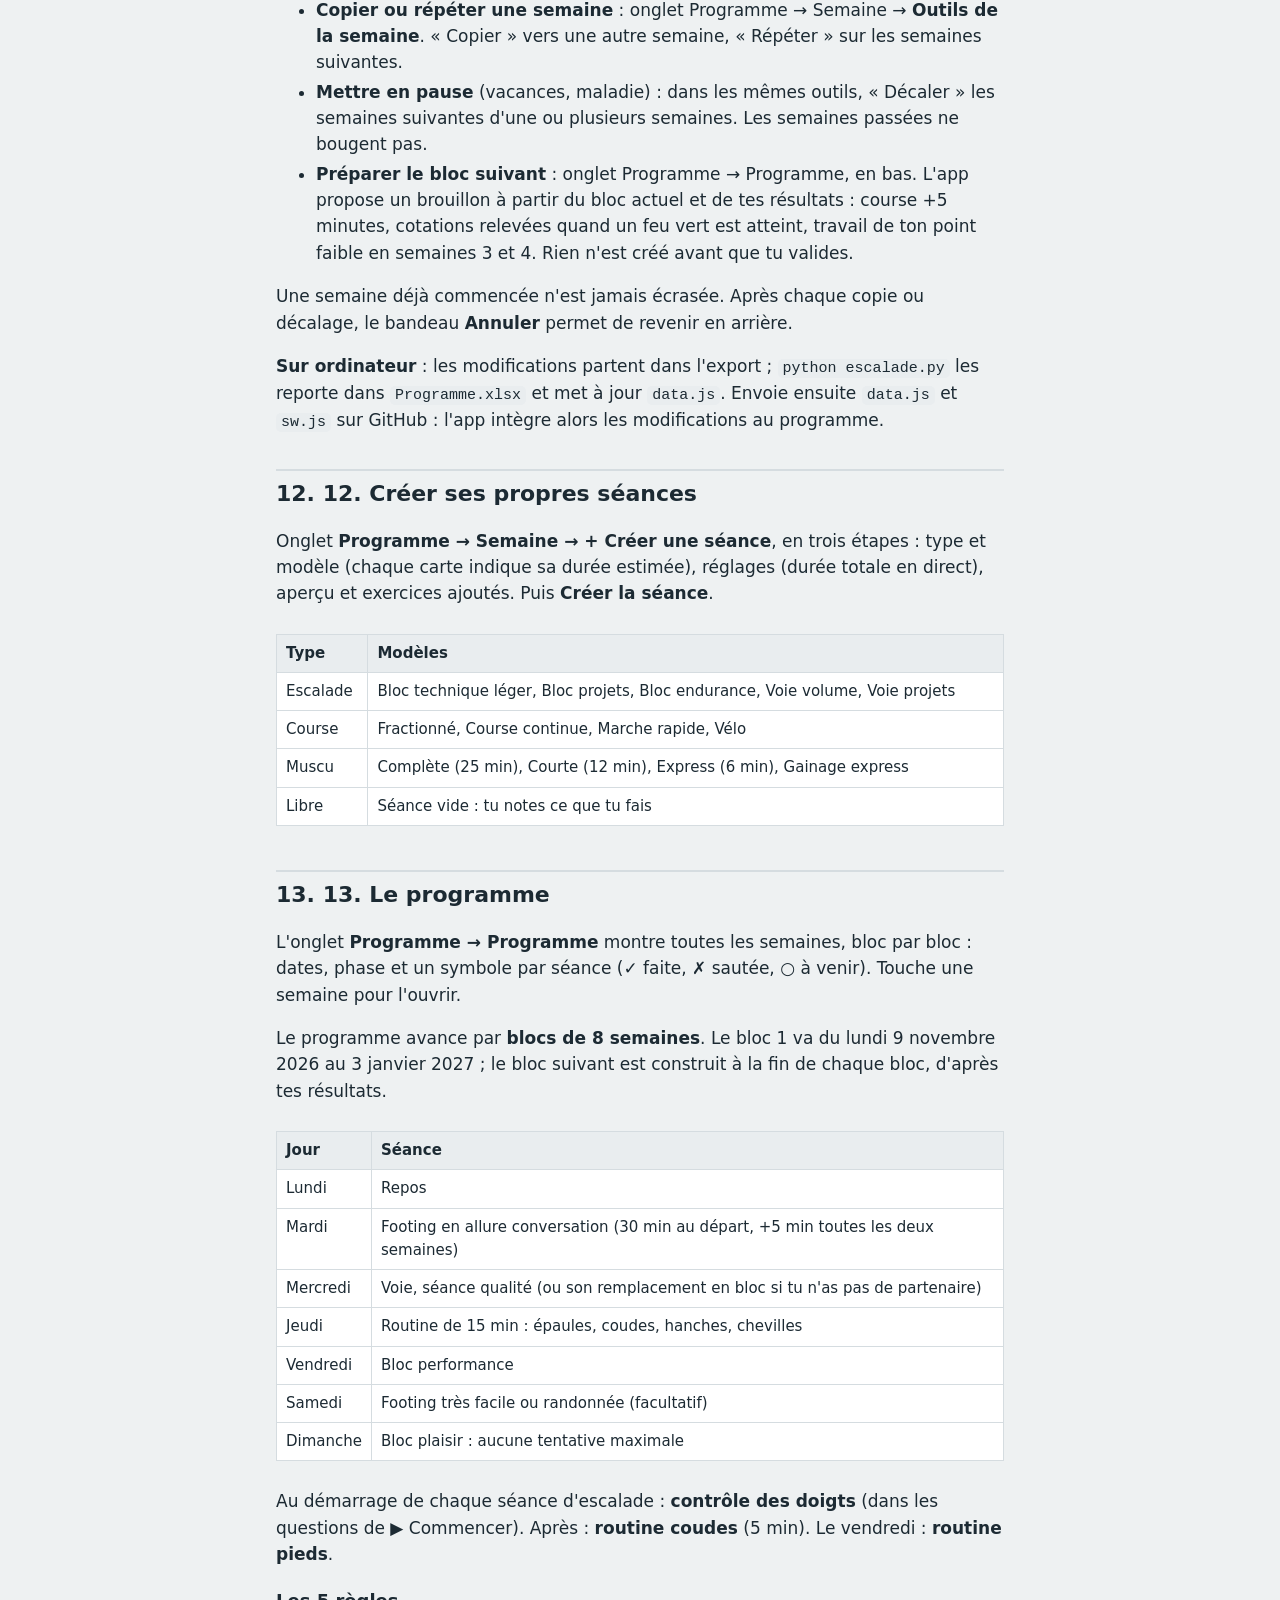
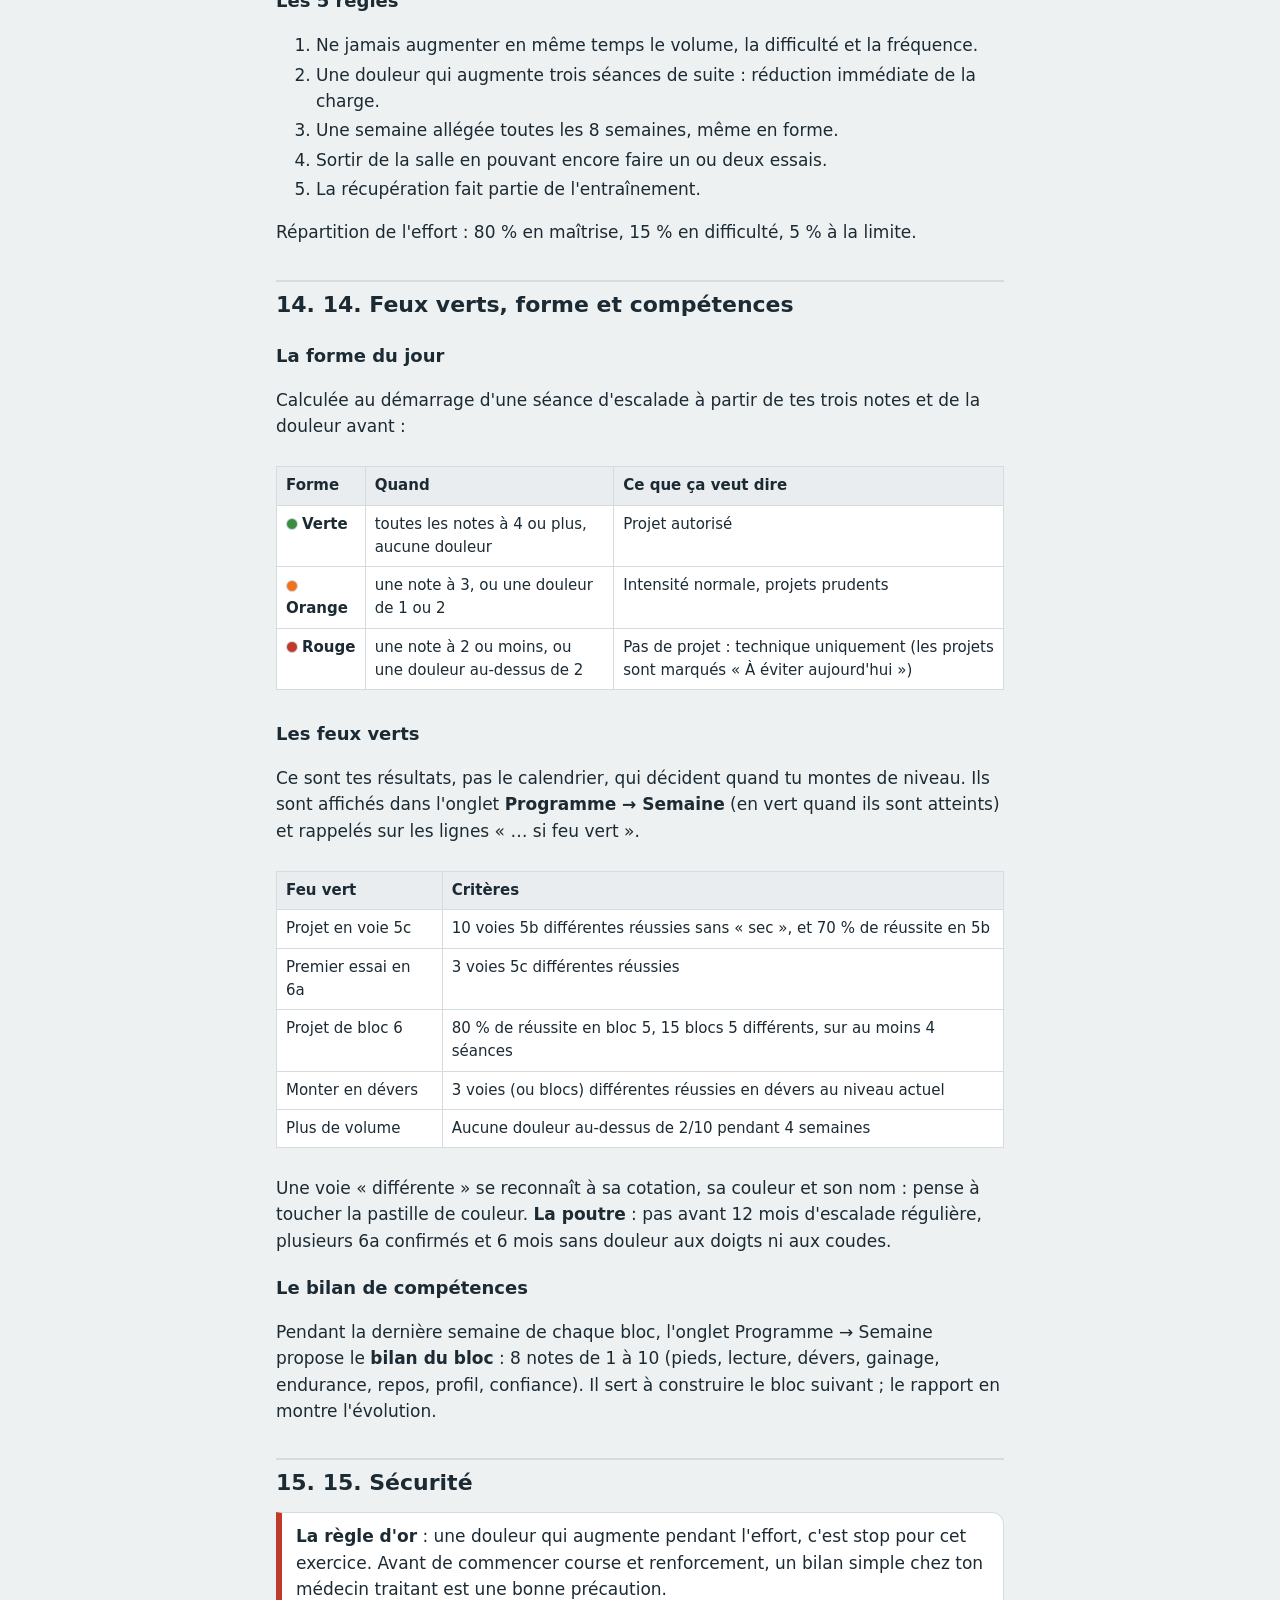
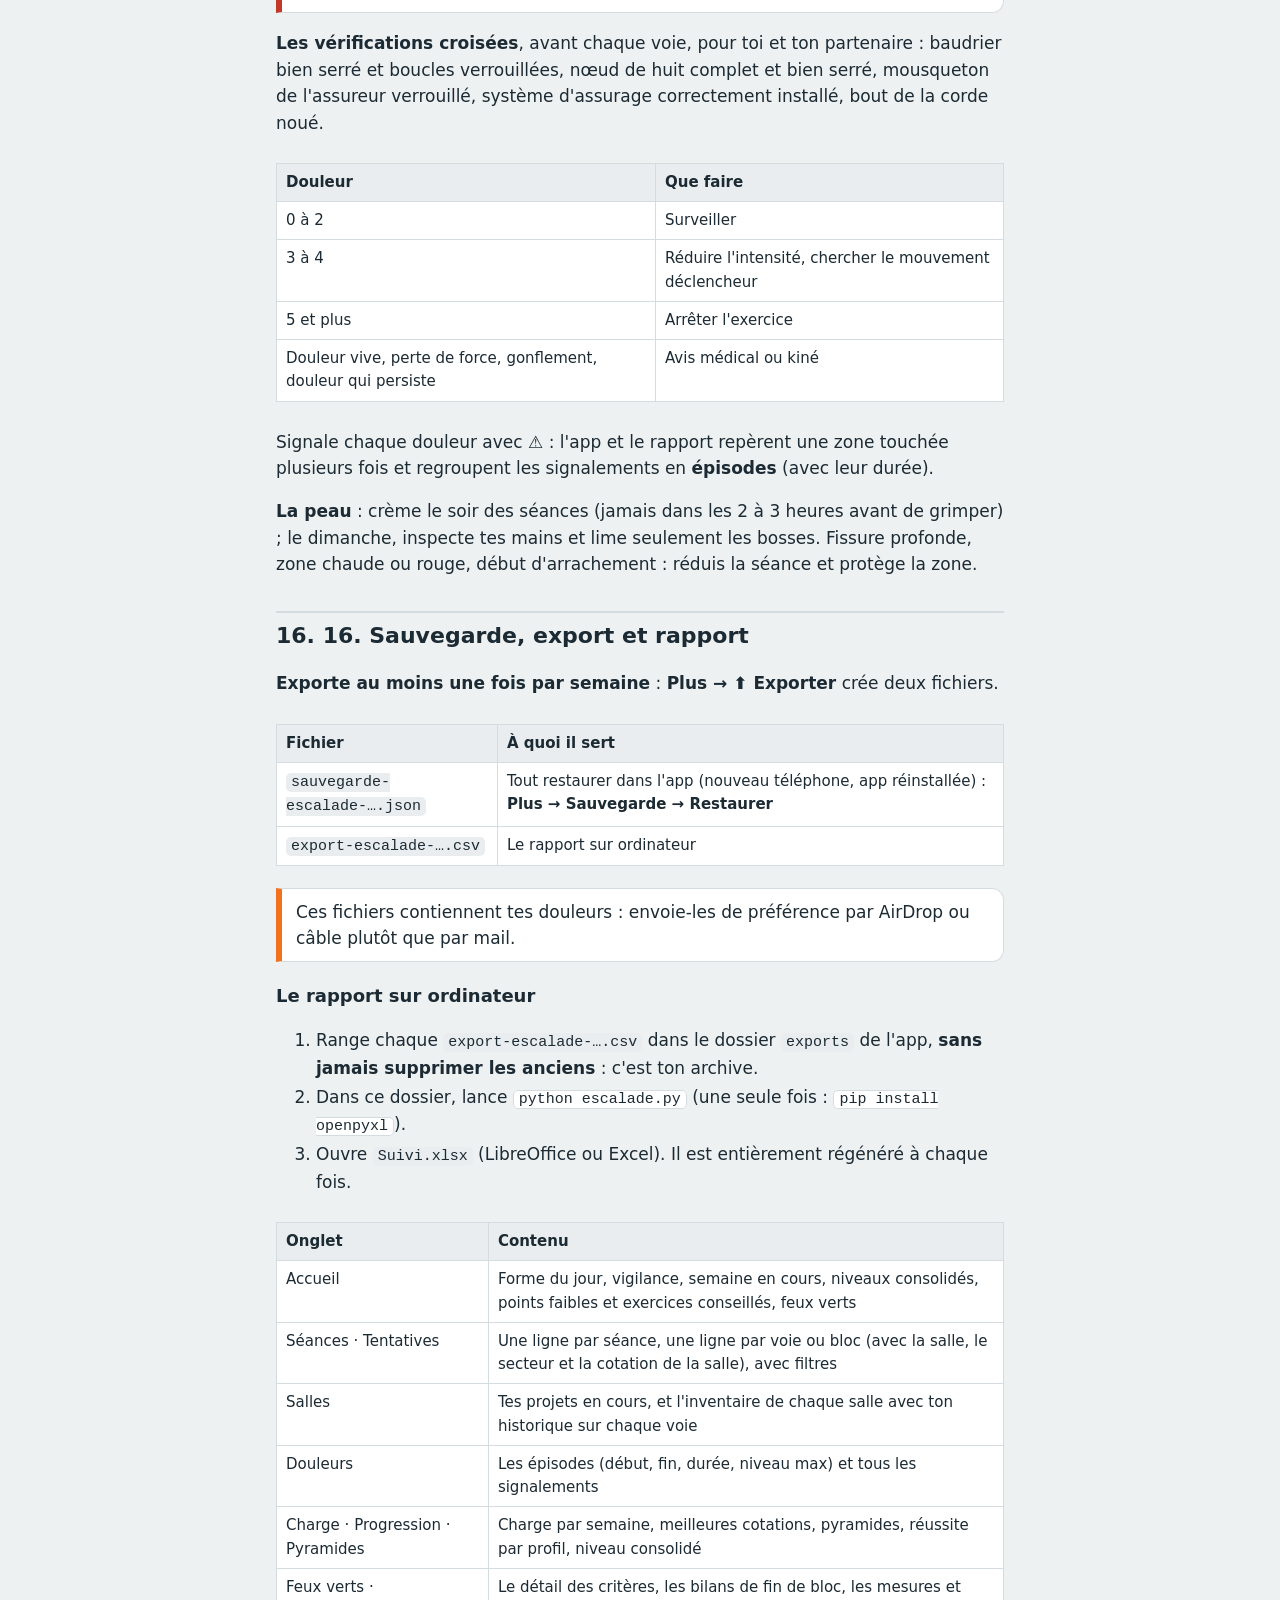
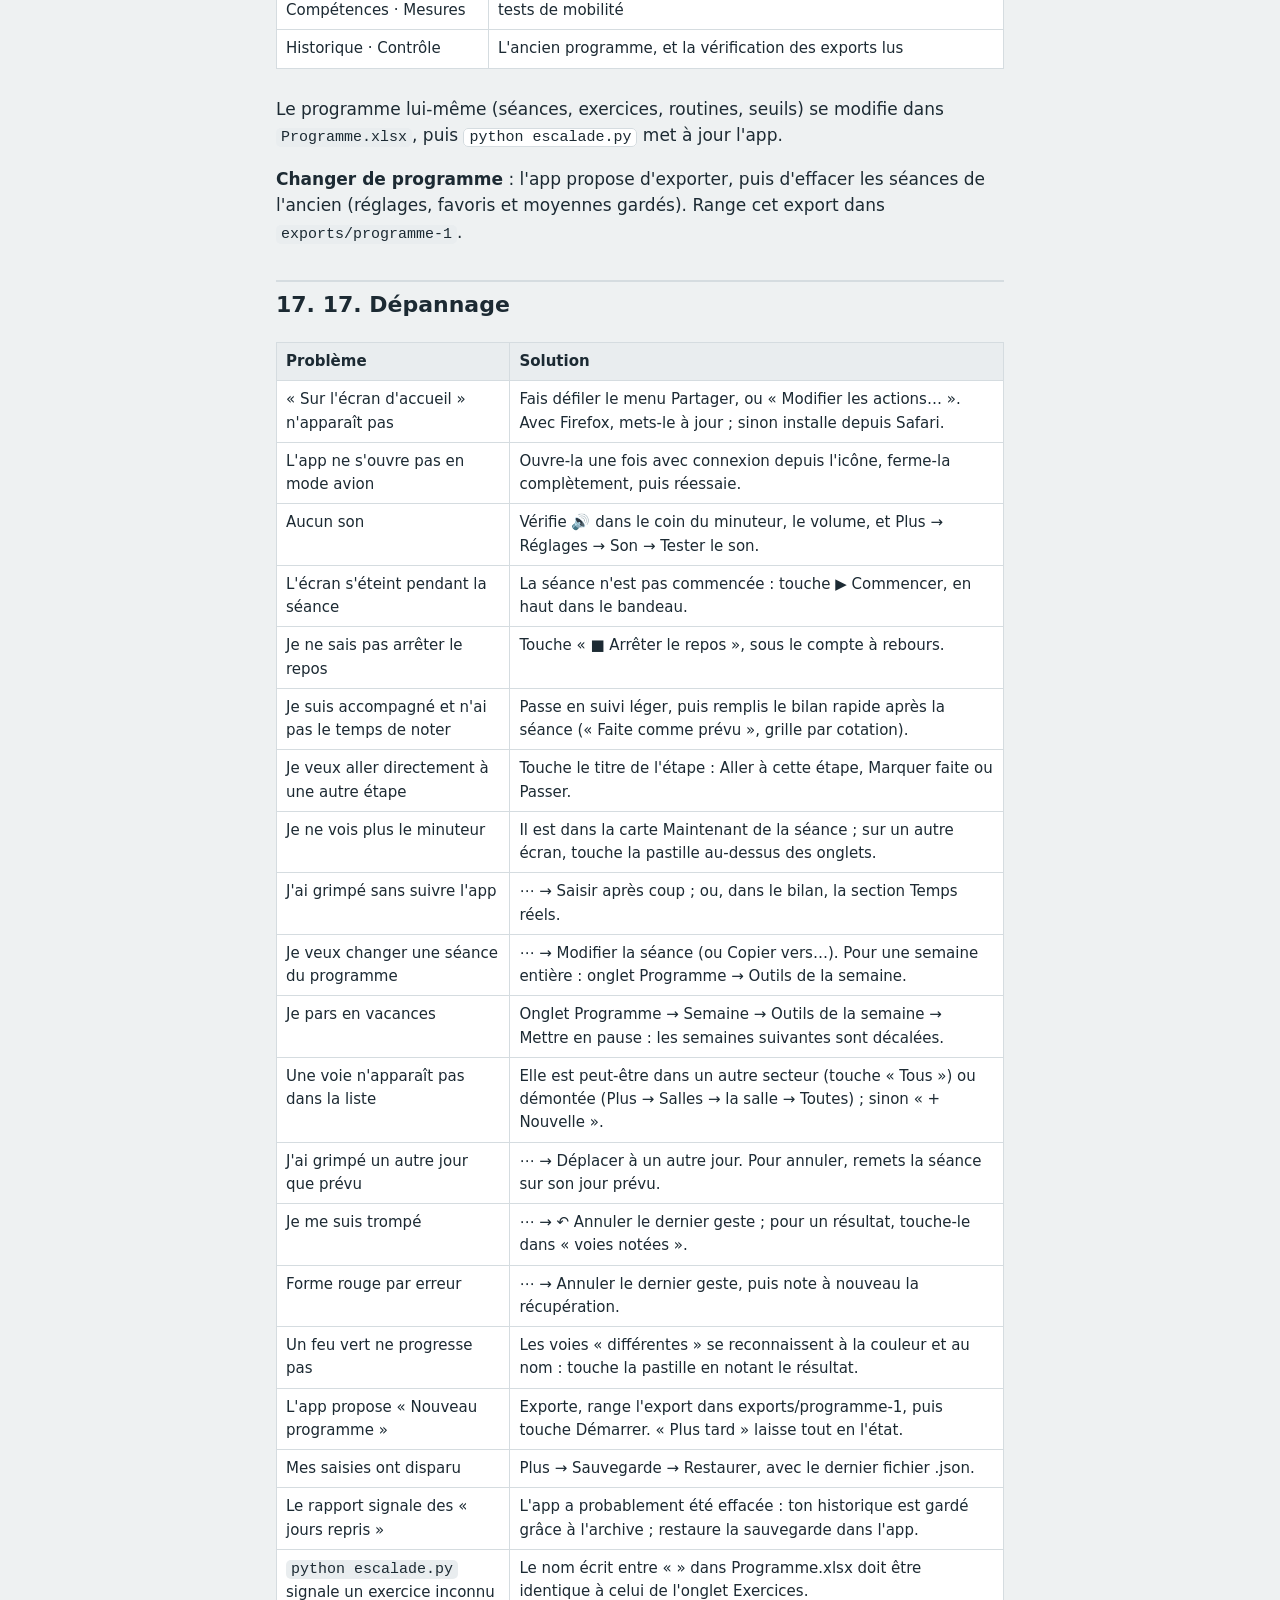
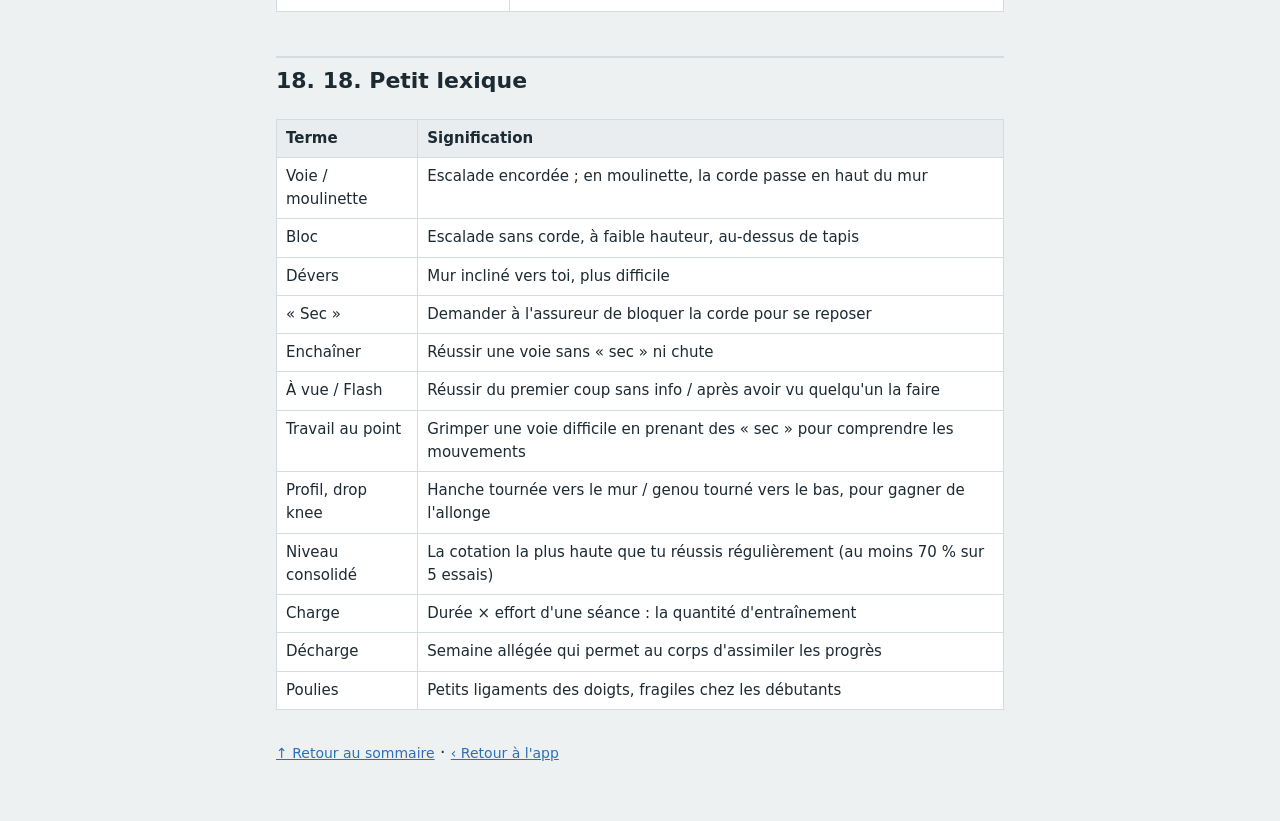
==== commit 13a06120: "Add files via upload" ====
--- a/aide.html
+++ b/aide.html
@@ -71,7 +71,7 @@
 <li><a href="#lexique">Petit lexique</a></li>
 </ol></nav>
 
-<h2 id="presentation">1. Présentation</h2>
+<h2 id="presentation">1. 1. Présentation</h2>
 <p>L'app affiche ta séance du jour et t'aide à la faire : étapes à cocher, minuteur de repos, chronos, relevé de tes voies et blocs, suivi des douleurs et de ta forme. Elle fonctionne <b>sans connexion</b>, à la salle comme en mode avion.</p>
 <p>Tout ce que tu notes reste sur ton téléphone : personne d'autre n'y a accès. En contrepartie, si tu supprimes l'app ou changes de téléphone sans sauvegarde, tes saisies sont perdues (voir <a href="#suivi">Sauvegarde</a>).</p>
 <div class="tableau"><table>
@@ -82,7 +82,7 @@
 </table></div>
 <p>Tu peux suivre le programme fourni, ou ne faire que tes propres séances, créées en quelques appuis.</p>
 
-<h2 id="installation">2. Installation et mises à jour</h2>
+<h2 id="installation">2. 2. Installation et mises à jour</h2>
 <h3>Sur iPhone</h3>
 <ol>
 <li>Ouvre l'adresse de l'app dans <b>Safari</b> (ou Firefox à jour) et attends que la page soit chargée.</li>
@@ -96,7 +96,7 @@
 <p>Quand une nouvelle version est disponible, un bandeau <b>« Nouvelle version disponible »</b> apparaît : touche-le. Le numéro de version est affiché en bas de l'onglet <b>Plus</b>.</p>
 <p>Une nouvelle icône n'apparaît qu'après réinstallation : exporte d'abord, supprime l'icône, réinstalle, puis restaure la sauvegarde.</p>
 
-<h2 id="ecran">3. L'écran en un coup d'œil</h2>
+<h2 id="ecran">3. 3. L'écran en un coup d'œil</h2>
 <div class="tableau"><table>
 <tr><th>Onglet (en bas)</th><th>Ce qu'il contient</th></tr>
 <tr><td><b>Séance</b></td><td>La séance du jour, avec la carte « Maintenant » ; un jour sans séance, l'écran « Repos » et la prochaine séance</td></tr>
@@ -115,7 +115,7 @@
 <tr><td>sable → brun</td><td>L'échelle de 1 à 10 de l'effort et de la douleur</td></tr>
 </table></div>
 
-<h2 id="reglages">4. Premiers réglages</h2>
+<h2 id="reglages">4. 4. Premiers réglages</h2>
 <p>Va dans <b>Plus → ⚙ Réglages</b> :</p>
 <ol>
 <li><b>Programme</b> : « Le programme + mes séances » pour suivre le programme fourni, ou « Uniquement mes séances créées ».</li>
@@ -125,37 +125,49 @@
 </ol>
 
 <h2 id="seance">5. Faire une séance pas à pas</h2>
-<ol>
-<li><b>En haut de l'écran</b>, le bandeau de couleur montre l'activité, la durée prévue et le nombre d'étapes. Les éventuels avertissements (encadrés orange) sont juste dessous : suis leur conseil.</li>
-<li><b>Pas de partenaire le mercredi ?</b> Dans le bandeau, choisis <b>Remplacement bloc</b> au lieu de <b>Voie</b> : la séance devient une séance de bloc qui vise le même objectif que la voie de la semaine (pieds précis, dévers, endurance…).</li>
-<li><b>Touche ▶ Commencer</b>, dans le bandeau. Pour une séance d'escalade, choisis d'abord la <b>salle</b> (si tu en as plusieurs), puis trois questions notées de 1 à 5 : le <b>contrôle des doigts, coudes et épaules</b> (ferme le poing 3 secondes, puis ouvre la main), l'<b>énergie et le sommeil</b>, la <b>motivation</b> ; puis la <b>douleur avant la séance</b>. L'app en déduit ta <a href="#progression">forme du jour</a>.</li>
-<li><b>La carte Maintenant</b> apparaît en haut, dans la couleur de l'activité. C'est ton tableau de bord : le temps depuis le début et l'heure de fin, l'étape en cours, un <b>chrono</b> qui compte le temps du passage, l'étape suivante, et les boutons <b>⚠</b> (douleur) et <b>✓ Fait</b>.</li>
-<li><b>Après chaque passage</b>, touche <b>✓ Fait</b>. Pour une voie ou un bloc, la fenêtre de résultat s'ouvre :
+<h3>Deux façons de suivre une séance</h3>
+<div class="tableau"><table>
+<tr><th>Suivi</th><th>Quand</th><th>Pendant la séance</th></tr>
+<tr><td><b>Léger</b></td><td>Tu es accompagné, tu n'as pas le temps de noter</td><td>Une liste compacte : touche une étape quand elle est faite (ou pas du tout). Pas de fenêtre de résultat ni de repos automatique. Tout se remplit <b>après</b>, dans le bilan rapide.</td></tr>
+<tr><td><b>Détaillé</b></td><td>Tu es seul et tu veux un suivi précis</td><td>Passage par passage, avec le résultat de chaque voie ou bloc.</td></tr>
+</table></div>
+<p>Tu choisis au démarrage ; l'app retient ton choix pour chaque type de séance. Tu peux changer à tout moment : « Suivi léger · changer » en bas de la carte Maintenant, ou ⋯ → Passer en suivi détaillé / léger.</p>
+<h3>Le déroulement</h3>
+<ol>
+<li><b>En haut de l'écran</b>, le bandeau de couleur : l'activité, la durée prévue, et le choix <b>Voie · Remplacement bloc</b> le mercredi si tu n'as pas de partenaire.</li>
+<li><b>Touche ▶ Commencer.</b> Pour une séance d'escalade : le <b>suivi</b> (léger ou détaillé), la <b>salle</b>, un rappel de ce qui est <b>au programme</b> (étapes et projets en cours), puis la récupération : contrôle des doigts, énergie et sommeil, motivation, douleur avant. <b>Comme la dernière fois</b> reprend tes notes précédentes ; <b>Passer les questions</b> commence tout de suite.</li>
+<li><b>La carte Maintenant</b> montre l'étape en cours, avec toujours les mêmes boutons :
   <ul>
-  <li>en haut, <b>la liste des voies (ou blocs) de la salle</b>, filtrable par secteur : un appui remplit tout (cotation, profil, couleur, nom) et l'app sait si c'est un premier essai. <b>+ Nouvelle</b> ajoute la voie à la salle ;</li>
-  <li>cotation, <b>profil</b> (Dalle, Vertical, Léger dévers, Dévers, Toit) et <b>style</b> (À vue, Flash, Après travail) sont préremplis ;</li>
-  <li><b>couleur</b> des prises (pastilles) et <b>nom</b> : facultatifs, ils servent à compter les voies différentes ;</li>
-  <li><b>✓ Enchaînée</b> (ou Réussi) enregistre directement ; <b>Pas finie</b> ou <b>Avec « sec »</b> demandent la <b>cause principale</b> (Lecture, Pieds, Placement ou gainage, Force, Endurance, Peur), facultative.</li>
+  <li><b>✓ Étape faite</b> (suivi léger) ou <b>✓ Fait</b> (un passage, en suivi détaillé) ;</li>
+  <li><b>⏭ Étape suivante</b> : termine l'étape en cours, même si tous les passages ne sont pas faits ;</li>
+  <li><b>■ Fin de séance</b> : termine la séance à tout moment ;</li>
+  <li><b>⚠</b> pour une douleur, et <b>⏱ Repos</b> si tu veux un minuteur de repos.</li>
   </ul></li>
-<li><b>Le repos démarre tout seul</b>, dans la carte (voir <a href="#minuteur">le minuteur</a>).</li>
-<li><b>Les circuits</b> demandent un résultat par voie ou bloc, préremplis avec les cotations de la ligne. <b>Tout réussi</b> valide la série.</li>
-<li><b>Les exercices en durée</b> (planche, traversée…) ont un bouton <b>▶ 30 s</b> (ou la durée prévue) dans la carte.</li>
-<li><b>Les noms soulignés ⓘ</b> ouvrent l'explication de l'exercice. « <b>Dernière fois ▸</b> » montre ce que tu as fait la fois précédente.</li>
-<li><b>Quand tout est fait</b>, la carte propose <b>■ Terminer la séance</b> (ou ⋯ → Terminer, pour arrêter avant la fin).</li>
-<li><b>Le bilan</b> : temps réel comparé au prévu (la section <b>Temps réels</b> permet de corriger l'heure de début et de fin et le temps de chaque étape : tes valeurs passent avant les mesures automatiques), rappel « Ce soir : crème sur les mains », <b>effort</b> et <b>douleur après la séance</b> (de 1 à 10), zone, durée et notes.</li>
-</ol>
-<p><b>Tu ne fais pas une séance ?</b> Touche <b>Séance sautée</b> dans le bandeau, puis la raison en un appui (Fatigue, Douleur, Emploi du temps, Pas de partenaire) : le rapport t'aidera à voir ce qui revient souvent.</p>
-<p><b>Un jour sans séance</b>, l'onglet Séance affiche « Repos » et la prochaine séance prévue.</p>
-<p><b>Les mesures de la semaine</b> (et les tests de mobilité tous les 3 mois) se remplissent depuis l'onglet <b>Programme → Semaine</b>, carte « Mesures de la semaine ».</p>
-
-<h2 id="temps">6. Suivre l'avancement et le temps</h2>
+<li><b>Sauter à une étape</b> : touche le titre de n'importe quelle étape (la ligne « Facile · 3. ≈ 4 min ») : <b>Aller à cette étape</b>, <b>Marquer faite</b> ou <b>Passer cette étape</b>.</li>
+<li><b>En suivi détaillé</b>, après chaque voie ou bloc : la fenêtre de résultat. Choisis la voie dans la liste de la salle (ou la cotation), puis <b>✓ Enchaînée</b> (ou Réussi) : c'est enregistré. Le profil, le style, la couleur et le nom sont dans « Plus de détails », déjà préremplis. En cas d'échec, la cause est facultative.</li>
+<li><b>À la fin</b> : en suivi léger, le <b>bilan rapide</b> s'ouvre ; en suivi détaillé, le bilan habituel (temps, effort, douleur, notes).</li>
+</ol>
+<h3>Le bilan rapide</h3>
+<p>Pensé pour être rempli en 2 ou 3 minutes, juste après la séance ou plus tard. Approximatif, c'est très bien : l'important est d'avoir une trace.</p>
+<ul>
+<li><b>✓ Faite comme prévu</b> coche toutes les étapes avec leurs passages prévus : tu ne corriges que ce qui diffère ;</li>
+<li>les <b>heures</b> de début et de fin ;</li>
+<li>chaque étape : <b>Faite</b>, <b>Partielle</b> (avec le nombre de passages) ou <b>Passée</b> ;</li>
+<li>la <b>grille par cotation</b> : combien de voies ou blocs réussis et ratés à chaque cotation ; et, si tu veux, les <b>voies précises de la salle</b> (un appui = réussie, deux = ratée) ;</li>
+<li>l'<b>effort</b>, la <b>douleur</b> et les notes.</li>
+</ul>
+<p>Le bilan rapide s'ouvre aussi par ⋯ → Bilan rapide, ou par « Déjà faite ? Bilan rapide » dans le bandeau d'une séance pas encore commencée. Ses données comptent dans les pyramides, les feux verts et la charge, mais pas dans les moyennes de temps par voie ou par bloc.</p>
+<p><b>Les séances à compléter</b> : en haut de l'onglet Programme → Semaine, une carte liste les séances des 14 derniers jours sans bilan. Un appui ouvre leur bilan rapide.</p>
+<p><b>Tu ne fais pas une séance ?</b> Touche <b>Séance sautée</b> dans le bandeau, puis la raison. <b>Un jour sans séance</b>, l'onglet Séance affiche « Repos » et la prochaine séance. <b>Les mesures de la semaine</b> se remplissent depuis l'onglet Programme → Semaine.</p>
+
+<h2 id="temps">6. 6. Suivre l'avancement et le temps</h2>
 <ul>
 <li><b>Carte Maintenant</b> : le temps depuis le début (« ⏱ 0:47 depuis le début · fin vers 20:35 »), « Étape 4 sur 7 », une barre découpée par étape (vert = fait, blanc = en cours), « 8 min sur ≈ 12 min », le chrono du passage et l'étape suivante.</li>
 <li><b>Liste</b> : chaque étape a un numéro, un type, un état (✓, ▶, ○) et une durée prévue. Les étapes faites se replient (« 3 étapes faites ▸ »).</li>
 <li><b>Durées prévues</b> : exactes quand la séance les indique ; sinon passages × temps moyen (4 min par voie, 1 min 30 par bloc au départ) + repos. Après quelques séances, l'app utilise ta moyenne réelle.</li>
 </ul>
 
-<h2 id="corriger">7. Corriger, annuler, compléter</h2>
+<h2 id="corriger">7. 7. Corriger, annuler, compléter</h2>
 <p><b>Le menu ⋯</b>, en haut à côté de la date :</p>
 <ul>
 <li><b>■ Terminer la séance</b>, même avant la fin ;</li>
@@ -170,25 +182,25 @@
 </ul>
 <p>Après chaque passage, un bandeau « Passage noté · <b>Annuler</b> » reste 5 secondes. Un rond <b>+</b> compte un passage en plus. Pour <b>corriger un résultat</b>, touche « voies notées », puis le résultat (✎). Une <b>séance oubliée</b> est signalée à la prochaine ouverture, avec une durée estimée.</p>
 
-<h2 id="minuteur">8. Le minuteur</h2>
-<p>Le minuteur est <b>dans la carte Maintenant</b> : un seul endroit à regarder, toujours visible en haut de l'écran. <b>Sa couleur indique la phase</b> : couleur de l'activité pendant l'effort, bleu pendant le repos, orange vif dans les 10 dernières secondes, vert à la fin.</p>
+<h2 id="minuteur">8. Le minuteur de repos</h2>
+<p>Par défaut, le repos est <b>manuel</b> : touche <b>⏱ Repos</b> dans la carte Maintenant quand tu veux un minuteur. (Plus → Réglages → Minuteur permet de le faire démarrer tout seul après chaque passage.)</p>
+<p>Le compte à rebours s'affiche dans la carte, qui prend la couleur du repos ; orange vif dans les 10 dernières secondes, vert à la fin.</p>
 <div class="tableau"><table>
 <tr><th>Bouton</th><th>Effet</th></tr>
+<tr><td><b>■ Arrêter le repos</b></td><td>Arrête le minuteur tout de suite</td></tr>
 <tr><td>−30 / +30</td><td>Retire ou ajoute 30 secondes</td></tr>
 <tr><td>❚❚ / ▶</td><td>Pause ou reprise</td></tr>
-<tr><td>Passer</td><td>Termine l'étape et passe à la suivante</td></tr>
+<tr><td>Passer</td><td>Termine la phase en cours</td></tr>
+<tr><td>✓ Fait : …</td><td>Valide directement l'étape suivante</td></tr>
 <tr><td>🔊 (coin)</td><td>Coupe ou remet le son</td></tr>
-<tr><td>✕ (coin)</td><td>Ferme le minuteur</td></tr>
-<tr><td>✓ Fait : …</td><td>Pendant un repos, valide directement l'étape suivante</td></tr>
-</table></div>
-<p>Touche le temps pour le <b>plein écran</b>, lisible de loin. Sur un autre écran (Programme, Plus), une petite <b>pastille</b> « Repos 2:31 » reste visible au-dessus des onglets : touche-la pour revenir à la séance. Le minuteur reprend où il en était si tu fermes l'app.</p>
-<p>En mode « repos manuel » (Plus → Réglages → Minuteur), un bouton <b>⏱ Repos</b> apparaît dans la carte.</p>
-
-<h2 id="exercices">9. Exercices et méthodes</h2>
+</table></div>
+<p>Touche le temps pour le <b>plein écran</b>. Sur un autre écran, une <b>pastille</b> au-dessus des onglets ramène à la séance. Les exercices en durée (planche, traversée) ont leur propre bouton <b>▶ 30 s</b> (ou leur durée) dans la carte.</p>
+
+<h2 id="exercices">9. 9. Exercices et méthodes</h2>
 <p><b>Plus → 📖 Exercices et méthodes</b> : une recherche, et des tuiles (★ Favoris, Voie et bloc, Voie, Bloc, Méthodes, Muscu, Course, Mobilité, Soins, Routines). Une discipline s'ouvre sur les tuiles de ses <b>sous-catégories</b> (par exemple Voie et bloc → Pieds, Corps et équilibre, Dévers…), puis la liste, puis la fiche ; le <b>fil d'Ariane</b> en haut (« Exercices › Voie et bloc › Pieds ») permet de remonter. Chaque fiche donne le niveau, le but, les étapes, les erreurs fréquentes, une version plus facile, la sécurité, les séances du programme où il apparaît et la dernière fois que tu l'as fait, avec <b>☆ Favori</b> et <b>+ Ajouter à une séance</b>.</p>
 <p>Les exercices <b>prévus plus tard</b> sont grisés avec un 🔒 : ils demandent plus aux tendons. Demande conseil à un moniteur avant de les essayer.</p>
 
-<h2 id="salles">10. Les salles et leurs voies</h2>
+<h2 id="salles">10. 10. Les salles et leurs voies</h2>
 <p><b>Plus → 🏢 Salles</b>. Pour une nouvelle salle, un <b>assistant</b> en 3 étapes : le nom et le type, les secteurs (des suggestions à toucher : Dalle, Vertical, Léger dévers, Dévers, Toit, Pan, ou les tiens), puis l'échelle des blocs (de 1 à 9, de 1 à 6, ou comme l'app).</p>
 <p>La fiche d'une salle a trois onglets :</p>
 <ul>
@@ -199,7 +211,7 @@
 <p><b>Ajouter des voies en rafale</b> : « + Ajouter des voies », choisis le secteur, la couleur et la cotation, puis <b>Ajouter et continuer</b> : le secteur reste choisi, il suffit d'enchaîner couleur et cotation.</p>
 <div class="encadre">Pas le temps d'encoder toutes les voies ? <b>Chaque résultat noté avec une couleur (ou un nom) ajoute la voie à la salle</b> : l'inventaire se construit tout seul au fil des séances. Après un renouvellement ou une suppression, le bandeau <b>Annuler</b> permet de revenir en arrière.</div>
 
-<h2 id="modifier">11. Modifier le programme</h2>
+<h2 id="modifier">11. 11. Modifier le programme</h2>
 <p>Tout se fait dans l'app, sans ordinateur. Une séance modifiée porte la mention « modifiée ».</p>
 <ul>
 <li><b>Modifier une séance</b> : ⋯ → <b>Modifier la séance</b>. Chaque ligne se règle (nombre de passages, repos, type facile ou effort), se déplace (↑ ↓) ou se supprime (✕). Ajoute un <b>exercice</b> de la bibliothèque, une <b>routine</b> ou une <b>consigne</b>. Le mode <b>Texte</b> montre la séance entière, pour ceux qui connaissent la syntaxe.</li>
@@ -211,7 +223,7 @@
 <p>Une semaine déjà commencée n'est jamais écrasée. Après chaque copie ou décalage, le bandeau <b>Annuler</b> permet de revenir en arrière.</p>
 <p><b>Sur ordinateur</b> : les modifications partent dans l'export ; <code>python escalade.py</code> les reporte dans <code>Programme.xlsx</code> et met à jour <code>data.js</code>. Envoie ensuite <code>data.js</code> et <code>sw.js</code> sur GitHub : l'app intègre alors les modifications au programme.</p>
 
-<h2 id="creer">12. Créer ses propres séances</h2>
+<h2 id="creer">12. 12. Créer ses propres séances</h2>
 <p>Onglet <b>Programme → Semaine → + Créer une séance</b>, en trois étapes : type et modèle (chaque carte indique sa durée estimée), réglages (durée totale en direct), aperçu et exercices ajoutés. Puis <b>Créer la séance</b>.</p>
 <div class="tableau"><table>
 <tr><th>Type</th><th>Modèles</th></tr>
@@ -221,7 +233,7 @@
 <tr><td>Libre</td><td>Séance vide : tu notes ce que tu fais</td></tr>
 </table></div>
 
-<h2 id="programme">13. Le programme</h2>
+<h2 id="programme">13. 13. Le programme</h2>
 <p>L'onglet <b>Programme → Programme</b> montre toutes les semaines, bloc par bloc : dates, phase et un symbole par séance (✓ faite, ✗ sautée, ○ à venir). Touche une semaine pour l'ouvrir.</p>
 <p>Le programme avance par <b>blocs de 8 semaines</b>. Le bloc 1 va du lundi 9 novembre 2026 au 3 janvier 2027 ; le bloc suivant est construit à la fin de chaque bloc, d'après tes résultats.</p>
 <div class="tableau"><table>
@@ -245,7 +257,7 @@
 </ol>
 <p>Répartition de l'effort : 80 % en maîtrise, 15 % en difficulté, 5 % à la limite.</p>
 
-<h2 id="progression">14. Feux verts, forme et compétences</h2>
+<h2 id="progression">14. 14. Feux verts, forme et compétences</h2>
 <h3>La forme du jour</h3>
 <p>Calculée au démarrage d'une séance d'escalade à partir de tes trois notes et de la douleur avant :</p>
 <div class="tableau"><table>
@@ -268,7 +280,7 @@
 <h3>Le bilan de compétences</h3>
 <p>Pendant la dernière semaine de chaque bloc, l'onglet Programme → Semaine propose le <b>bilan du bloc</b> : 8 notes de 1 à 10 (pieds, lecture, dévers, gainage, endurance, repos, profil, confiance). Il sert à construire le bloc suivant ; le rapport en montre l'évolution.</p>
 
-<h2 id="securite">15. Sécurité</h2>
+<h2 id="securite">15. 15. Sécurité</h2>
 <div class="encadre danger"><b>La règle d'or</b> : une douleur qui augmente pendant l'effort, c'est stop pour cet exercice. Avant de commencer course et renforcement, un bilan simple chez ton médecin traitant est une bonne précaution.</div>
 <p><b>Les vérifications croisées</b>, avant chaque voie, pour toi et ton partenaire : baudrier bien serré et boucles verrouillées, nœud de huit complet et bien serré, mousqueton de l'assureur verrouillé, système d'assurage correctement installé, bout de la corde noué.</p>
 <div class="tableau"><table>
@@ -281,7 +293,7 @@
 <p>Signale chaque douleur avec <b>⚠</b> : l'app et le rapport repèrent une zone touchée plusieurs fois et regroupent les signalements en <b>épisodes</b> (avec leur durée).</p>
 <p><b>La peau</b> : crème le soir des séances (jamais dans les 2 à 3 heures avant de grimper) ; le dimanche, inspecte tes mains et lime seulement les bosses. Fissure profonde, zone chaude ou rouge, début d'arrachement : réduis la séance et protège la zone.</p>
 
-<h2 id="suivi">16. Sauvegarde, export et rapport</h2>
+<h2 id="suivi">16. 16. Sauvegarde, export et rapport</h2>
 <p><b>Exporte au moins une fois par semaine</b> : <b>Plus → ⬆ Exporter</b> crée deux fichiers.</p>
 <div class="tableau"><table>
 <tr><th>Fichier</th><th>À quoi il sert</th></tr>
@@ -308,13 +320,16 @@
 <p>Le programme lui-même (séances, exercices, routines, seuils) se modifie dans <code>Programme.xlsx</code>, puis <kbd>python escalade.py</kbd> met à jour l'app.</p>
 <p><b>Changer de programme</b> : l'app propose d'exporter, puis d'effacer les séances de l'ancien (réglages, favoris et moyennes gardés). Range cet export dans <code>exports/programme-1</code>.</p>
 
-<h2 id="depannage">17. Dépannage</h2>
+<h2 id="depannage">17. 17. Dépannage</h2>
 <div class="tableau"><table>
 <tr><th>Problème</th><th>Solution</th></tr>
 <tr><td>« Sur l'écran d'accueil » n'apparaît pas</td><td>Fais défiler le menu Partager, ou « Modifier les actions… ». Avec Firefox, mets-le à jour ; sinon installe depuis Safari.</td></tr>
 <tr><td>L'app ne s'ouvre pas en mode avion</td><td>Ouvre-la une fois avec connexion depuis l'icône, ferme-la complètement, puis réessaie.</td></tr>
 <tr><td>Aucun son</td><td>Vérifie 🔊 dans le coin du minuteur, le volume, et Plus → Réglages → Son → Tester le son.</td></tr>
 <tr><td>L'écran s'éteint pendant la séance</td><td>La séance n'est pas commencée : touche ▶ Commencer, en haut dans le bandeau.</td></tr>
+<tr><td>Je ne sais pas arrêter le repos</td><td>Touche « ■ Arrêter le repos », sous le compte à rebours.</td></tr>
+<tr><td>Je suis accompagné et n'ai pas le temps de noter</td><td>Passe en suivi léger, puis remplis le bilan rapide après la séance (« Faite comme prévu », grille par cotation).</td></tr>
+<tr><td>Je veux aller directement à une autre étape</td><td>Touche le titre de l'étape : Aller à cette étape, Marquer faite ou Passer.</td></tr>
 <tr><td>Je ne vois plus le minuteur</td><td>Il est dans la carte Maintenant de la séance ; sur un autre écran, touche la pastille au-dessus des onglets.</td></tr>
 <tr><td>J'ai grimpé sans suivre l'app</td><td>⋯ → Saisir après coup ; ou, dans le bilan, la section Temps réels.</td></tr>
 <tr><td>Je veux changer une séance du programme</td><td>⋯ → Modifier la séance (ou Copier vers…). Pour une semaine entière : onglet Programme → Outils de la semaine.</td></tr>
@@ -330,7 +345,7 @@
 <tr><td><code>python escalade.py</code> signale un exercice inconnu</td><td>Le nom écrit entre « » dans Programme.xlsx doit être identique à celui de l'onglet Exercices.</td></tr>
 </table></div>
 
-<h2 id="lexique">18. Petit lexique</h2>
+<h2 id="lexique">18. 18. Petit lexique</h2>
 <div class="tableau"><table>
 <tr><th>Terme</th><th>Signification</th></tr>
 <tr><td>Voie / moulinette</td><td>Escalade encordée ; en moulinette, la corde passe en haut du mur</td></tr>
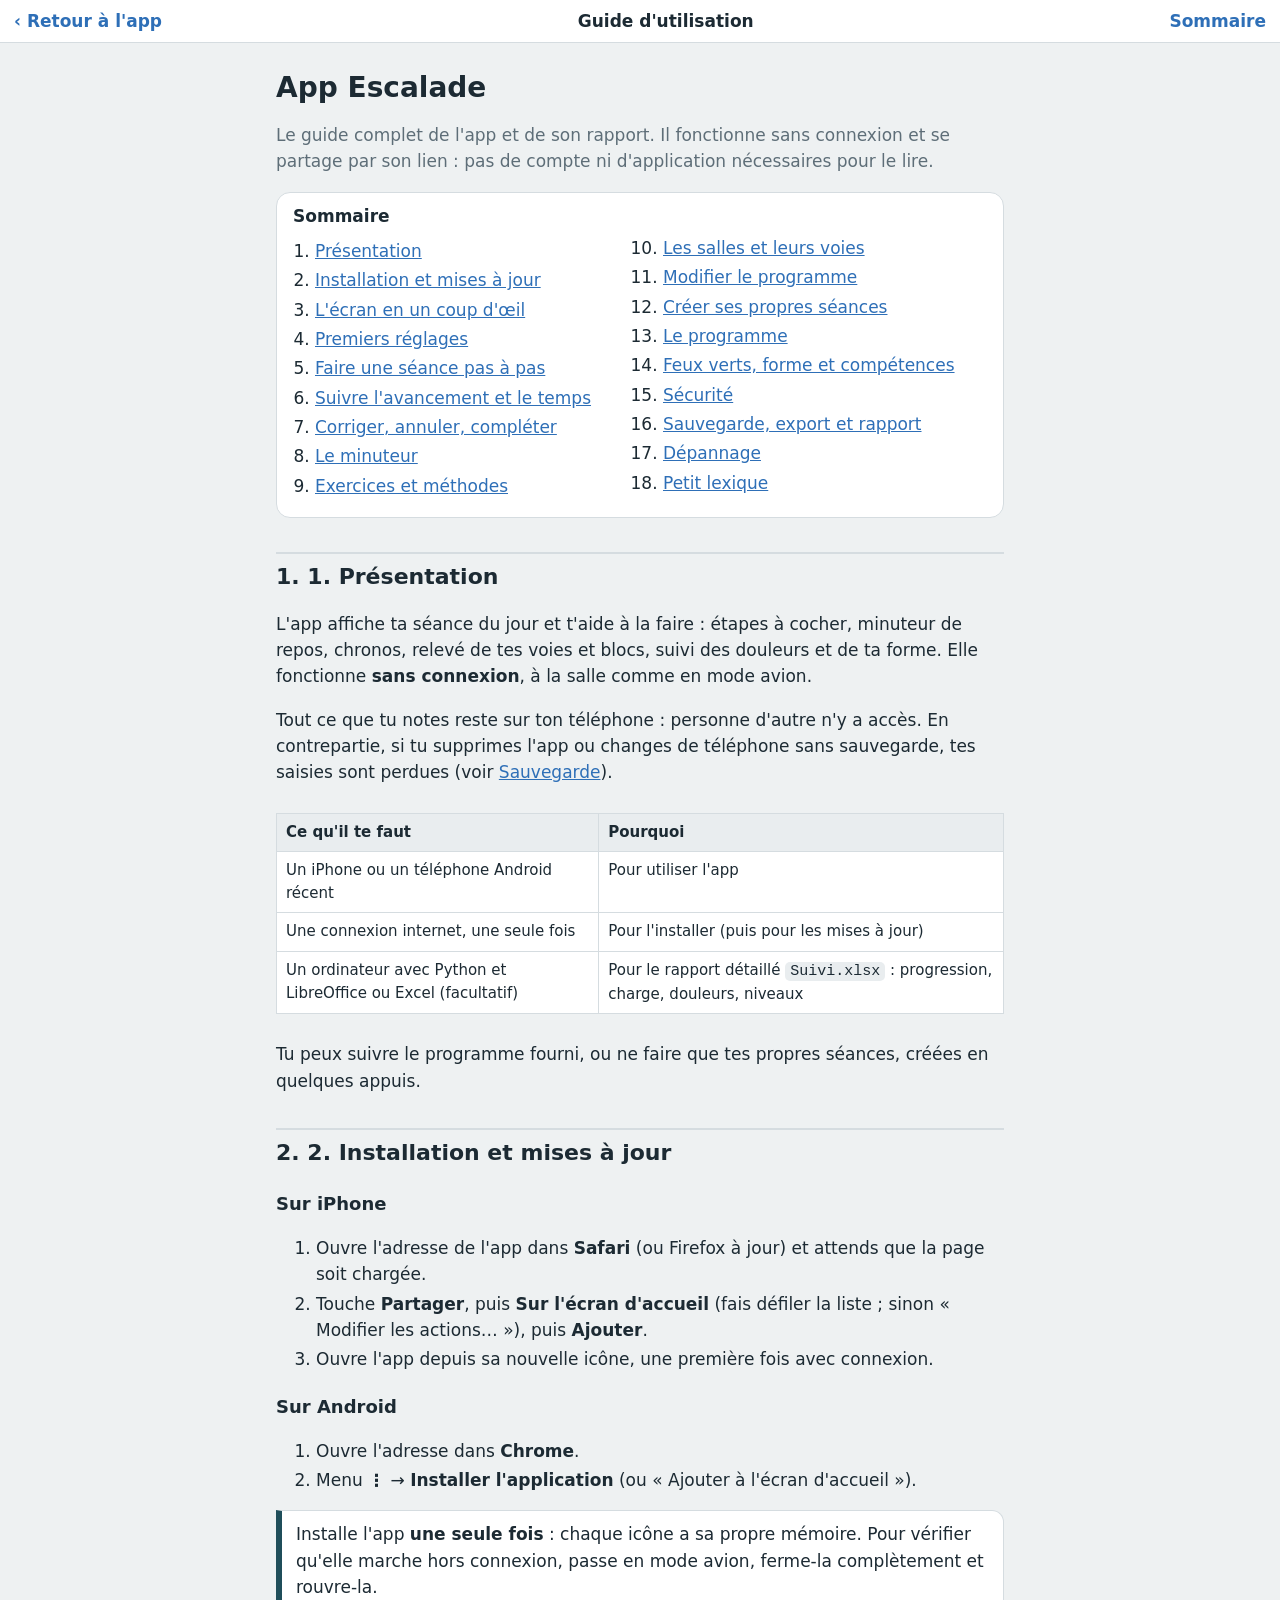
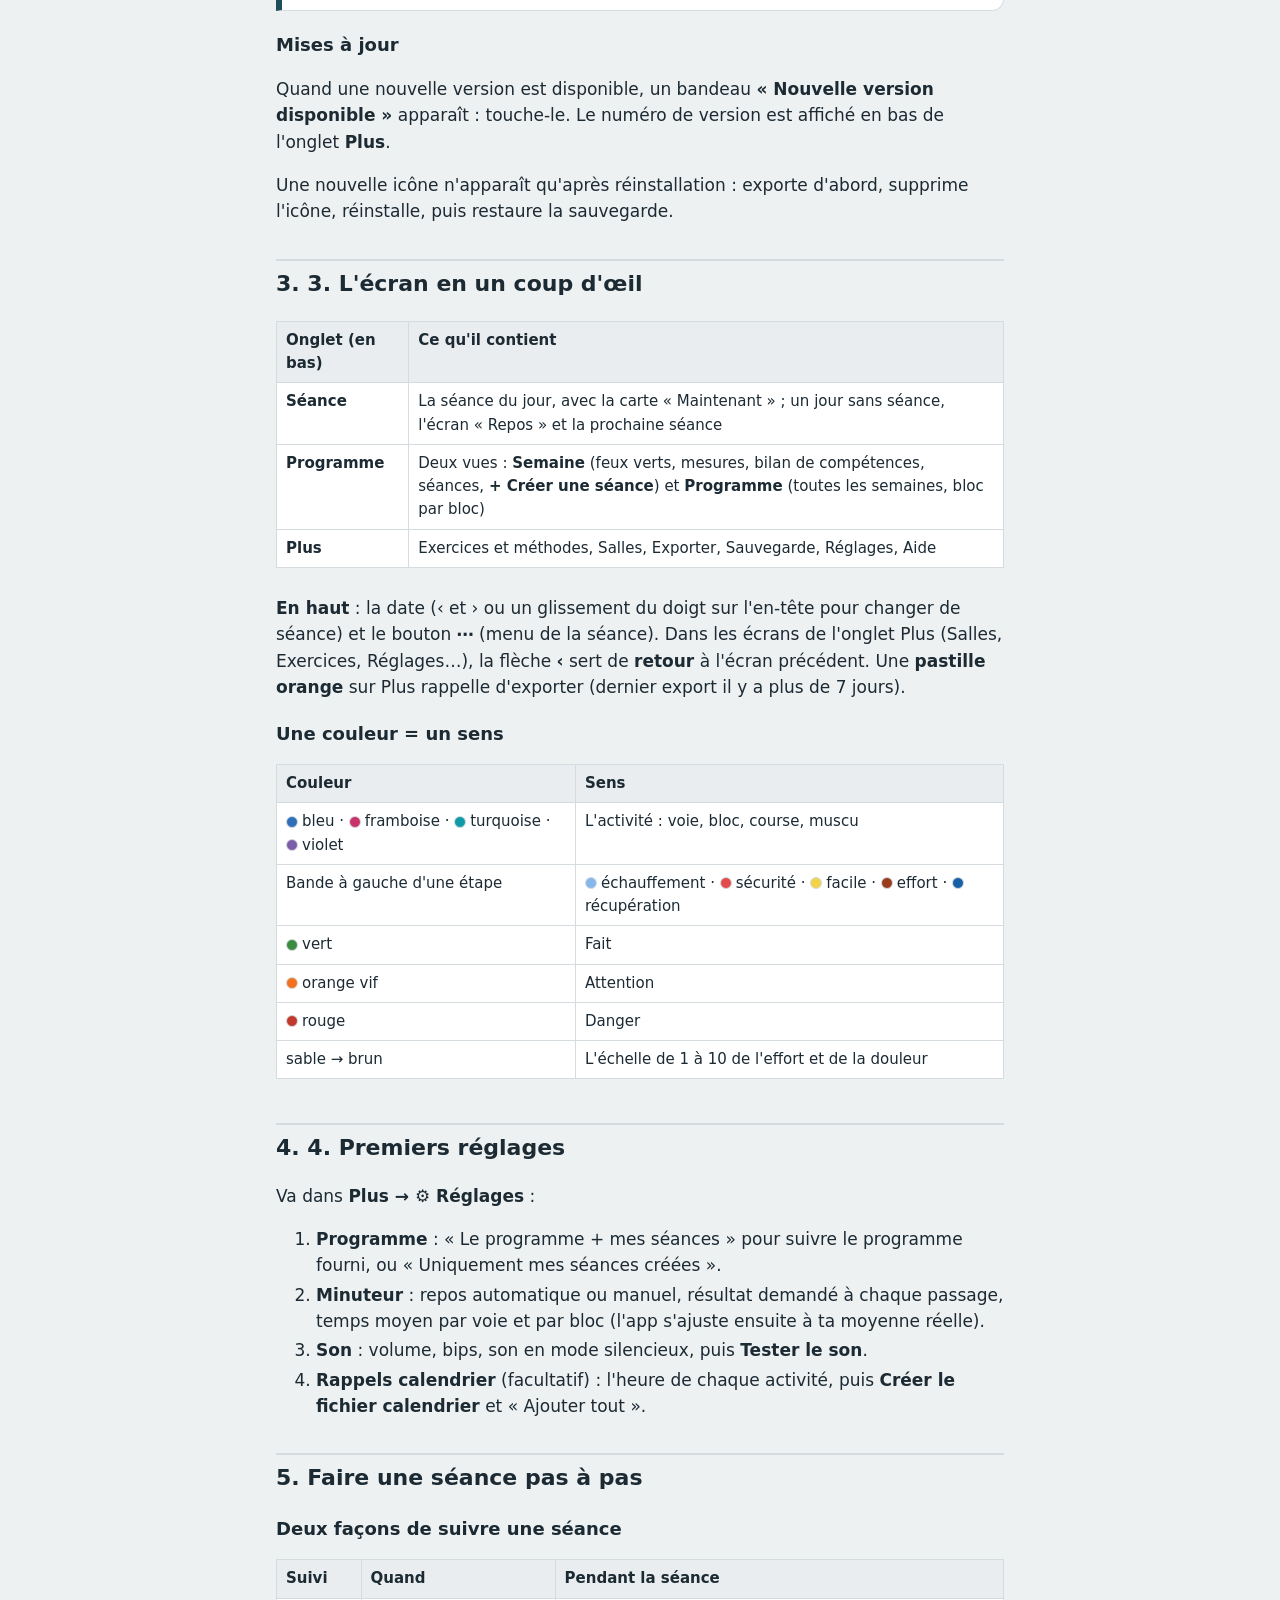
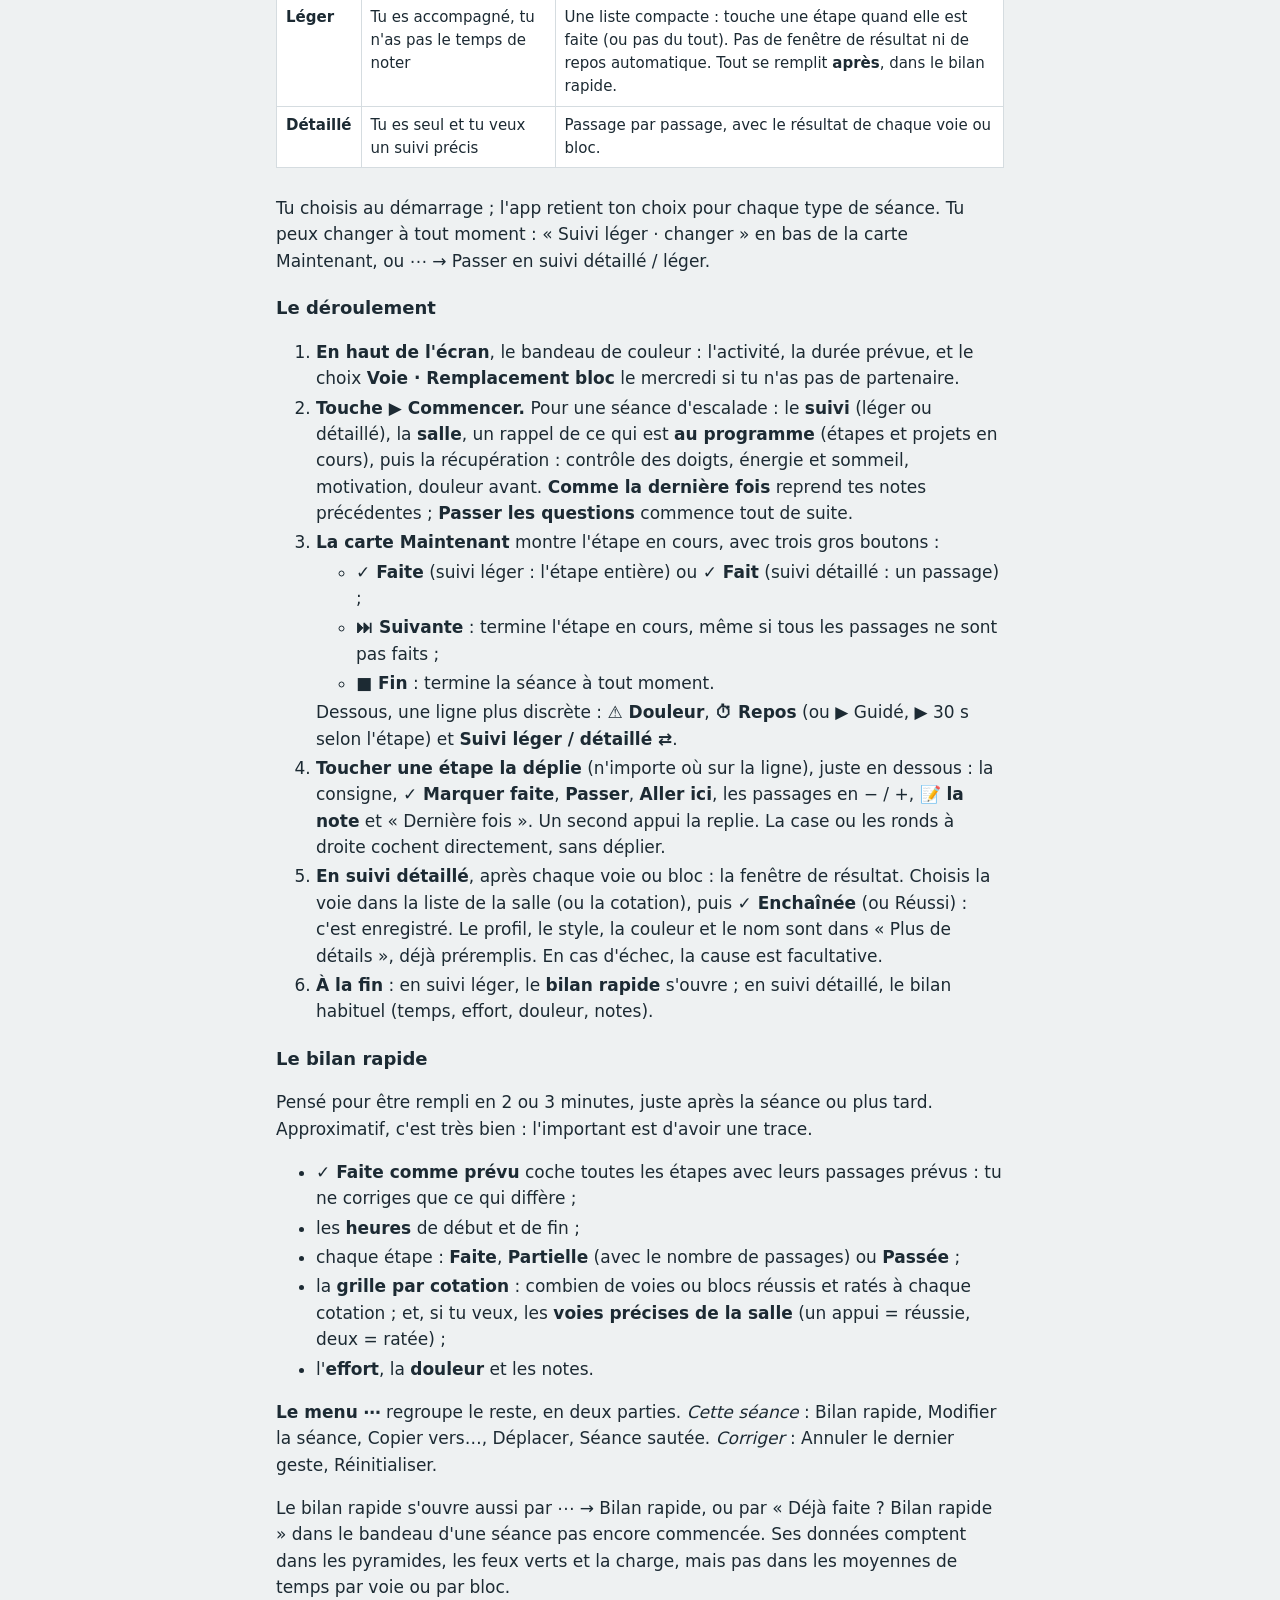
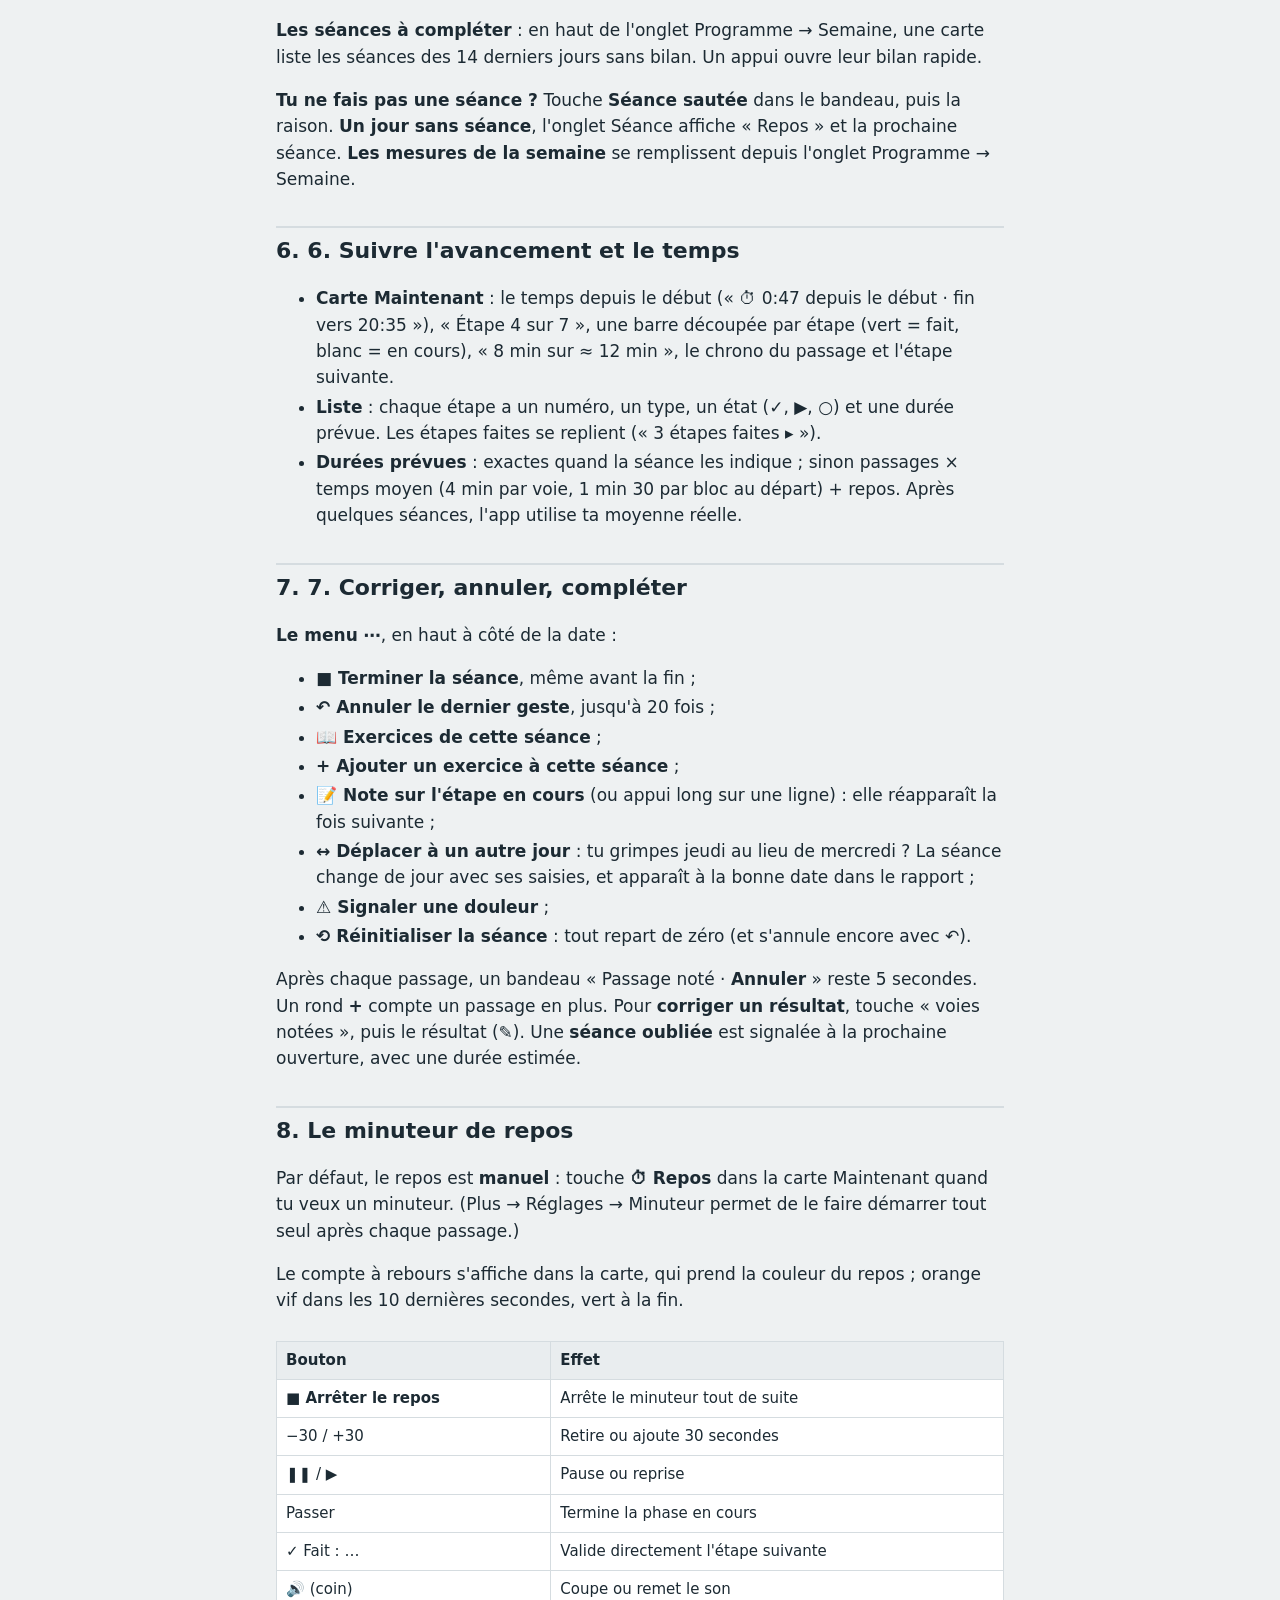
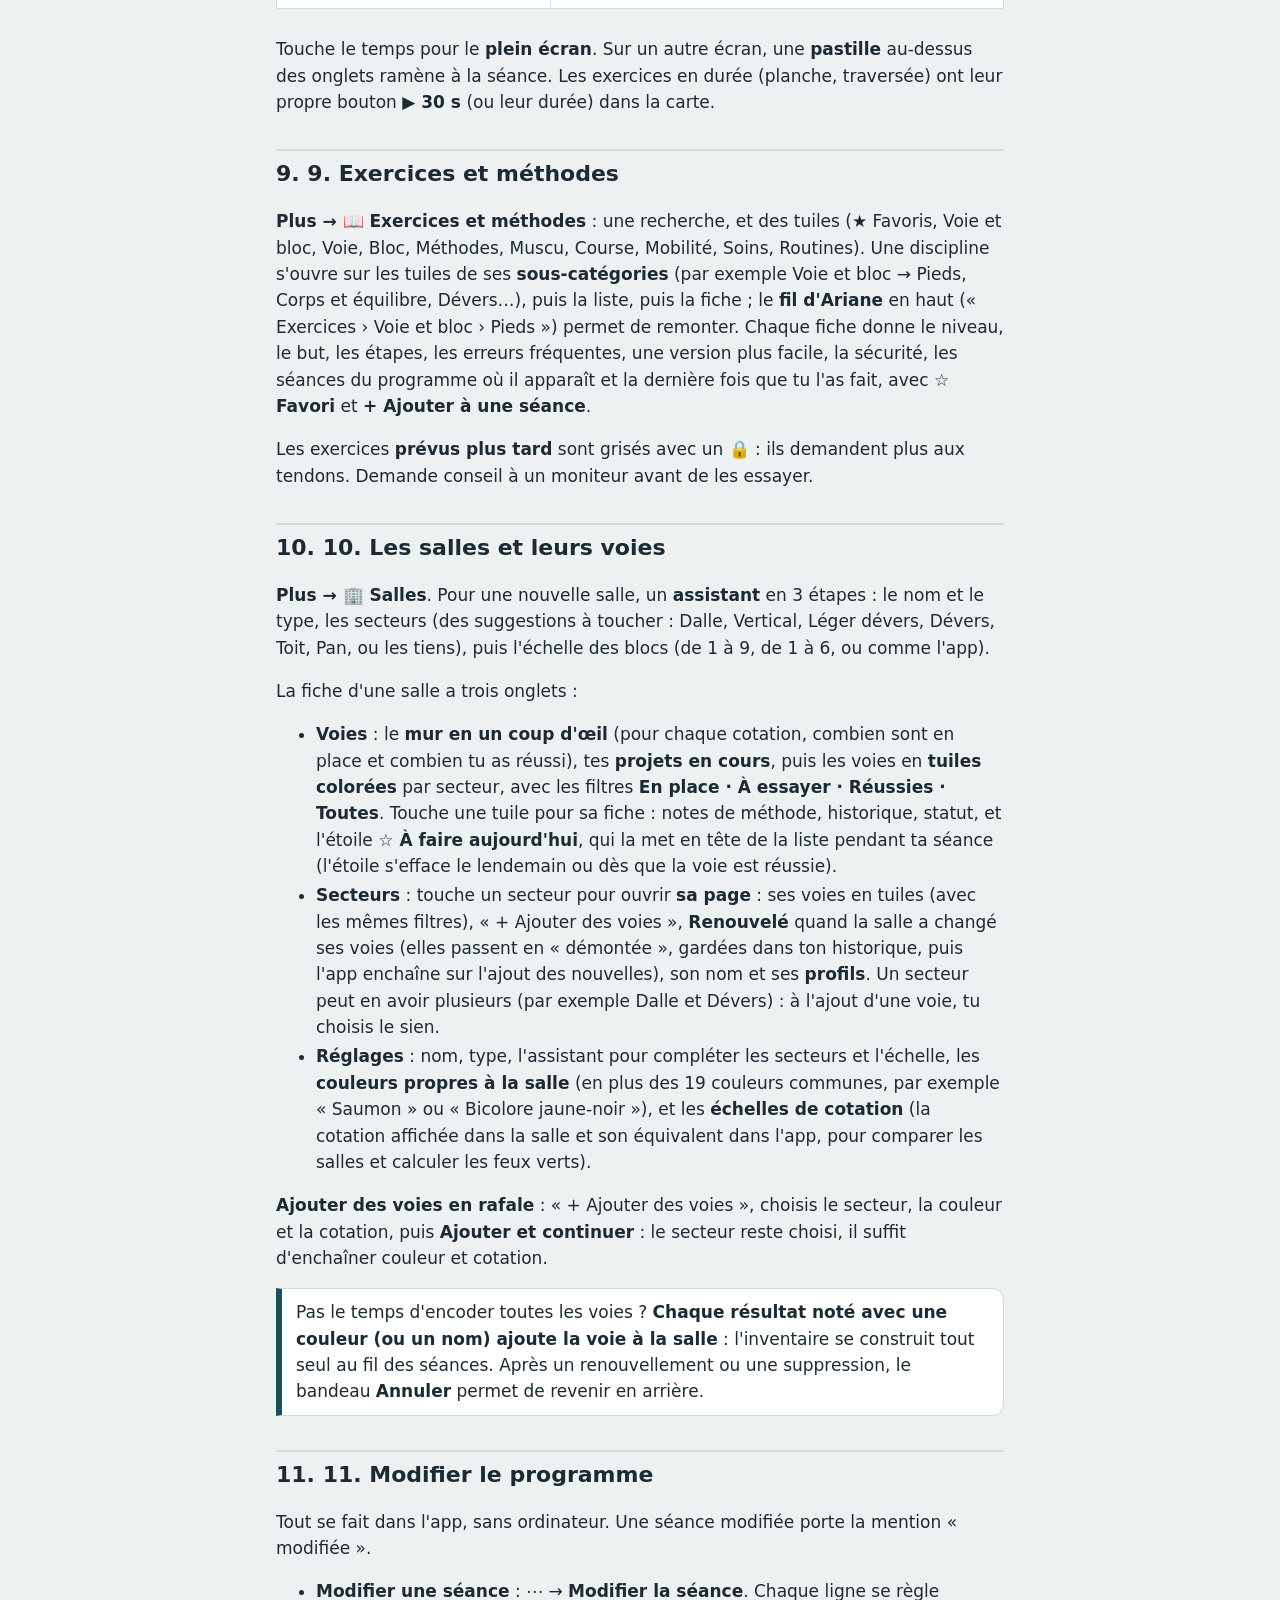
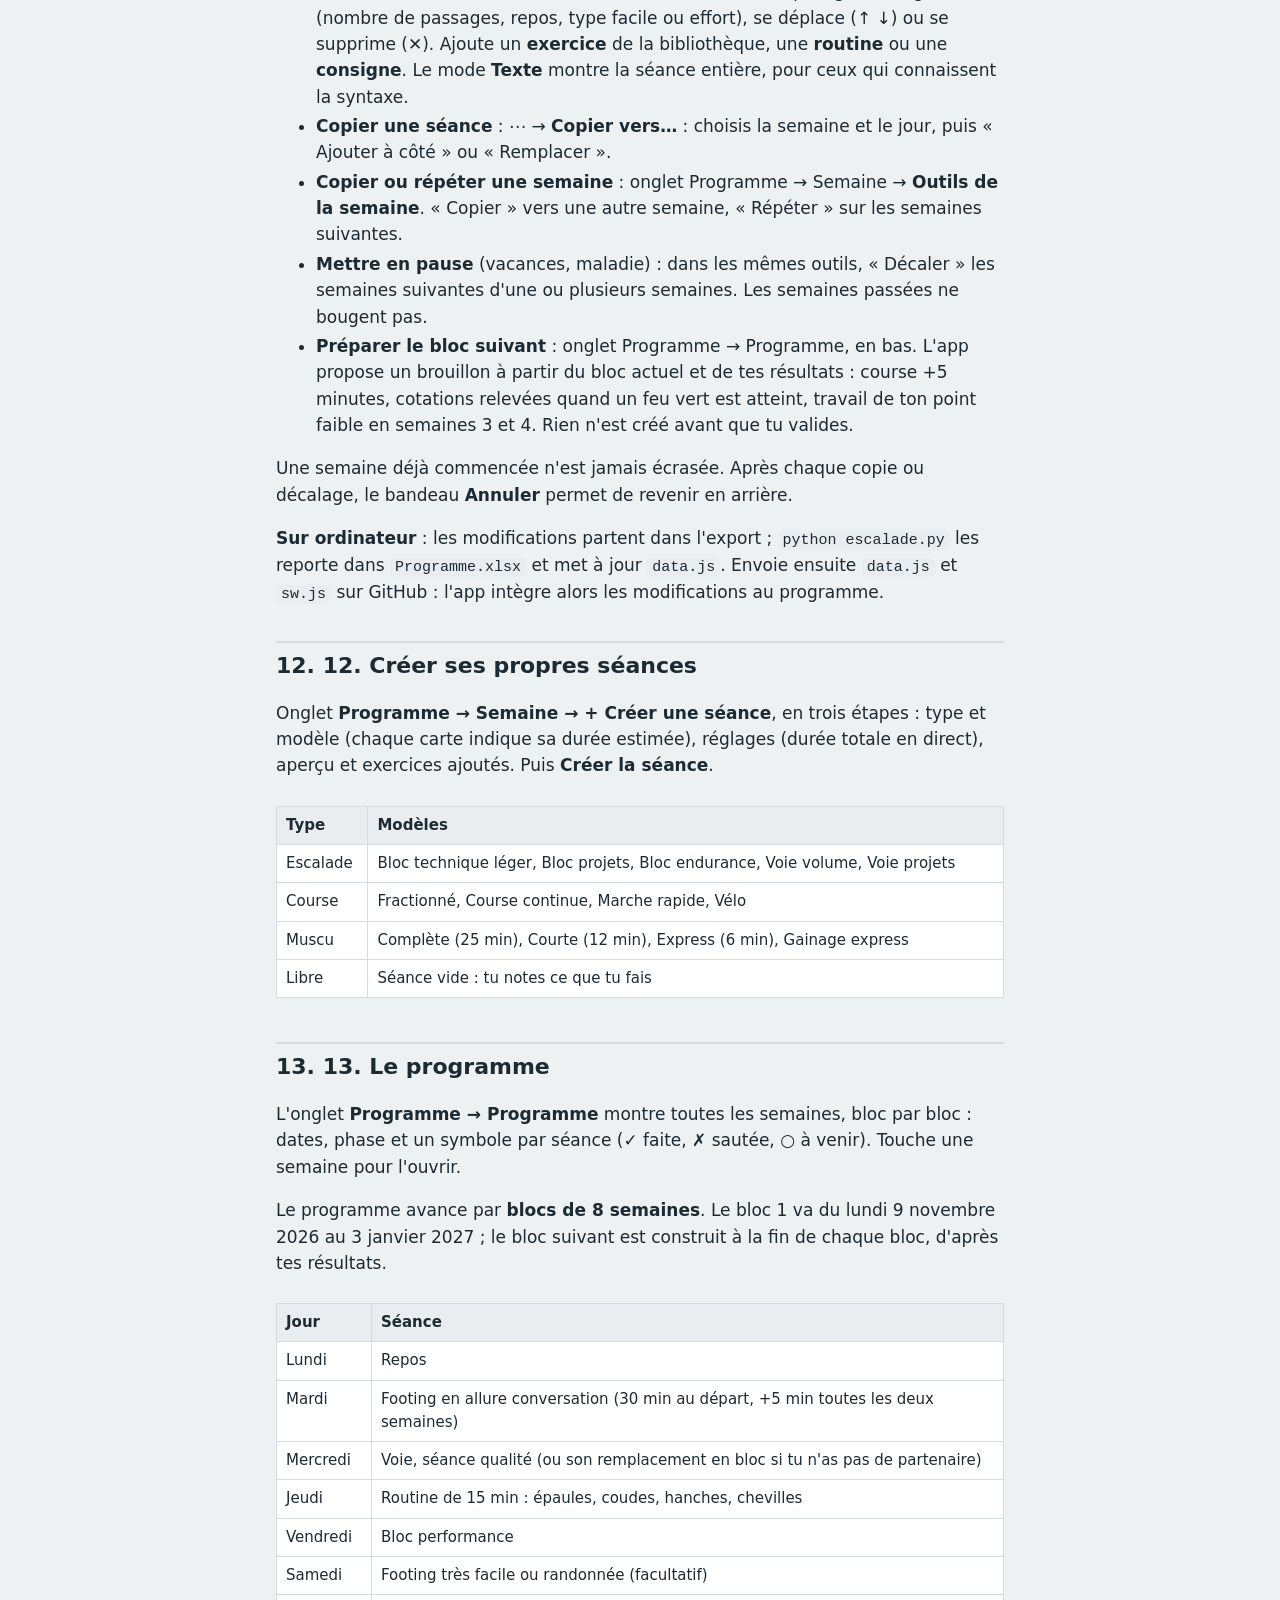
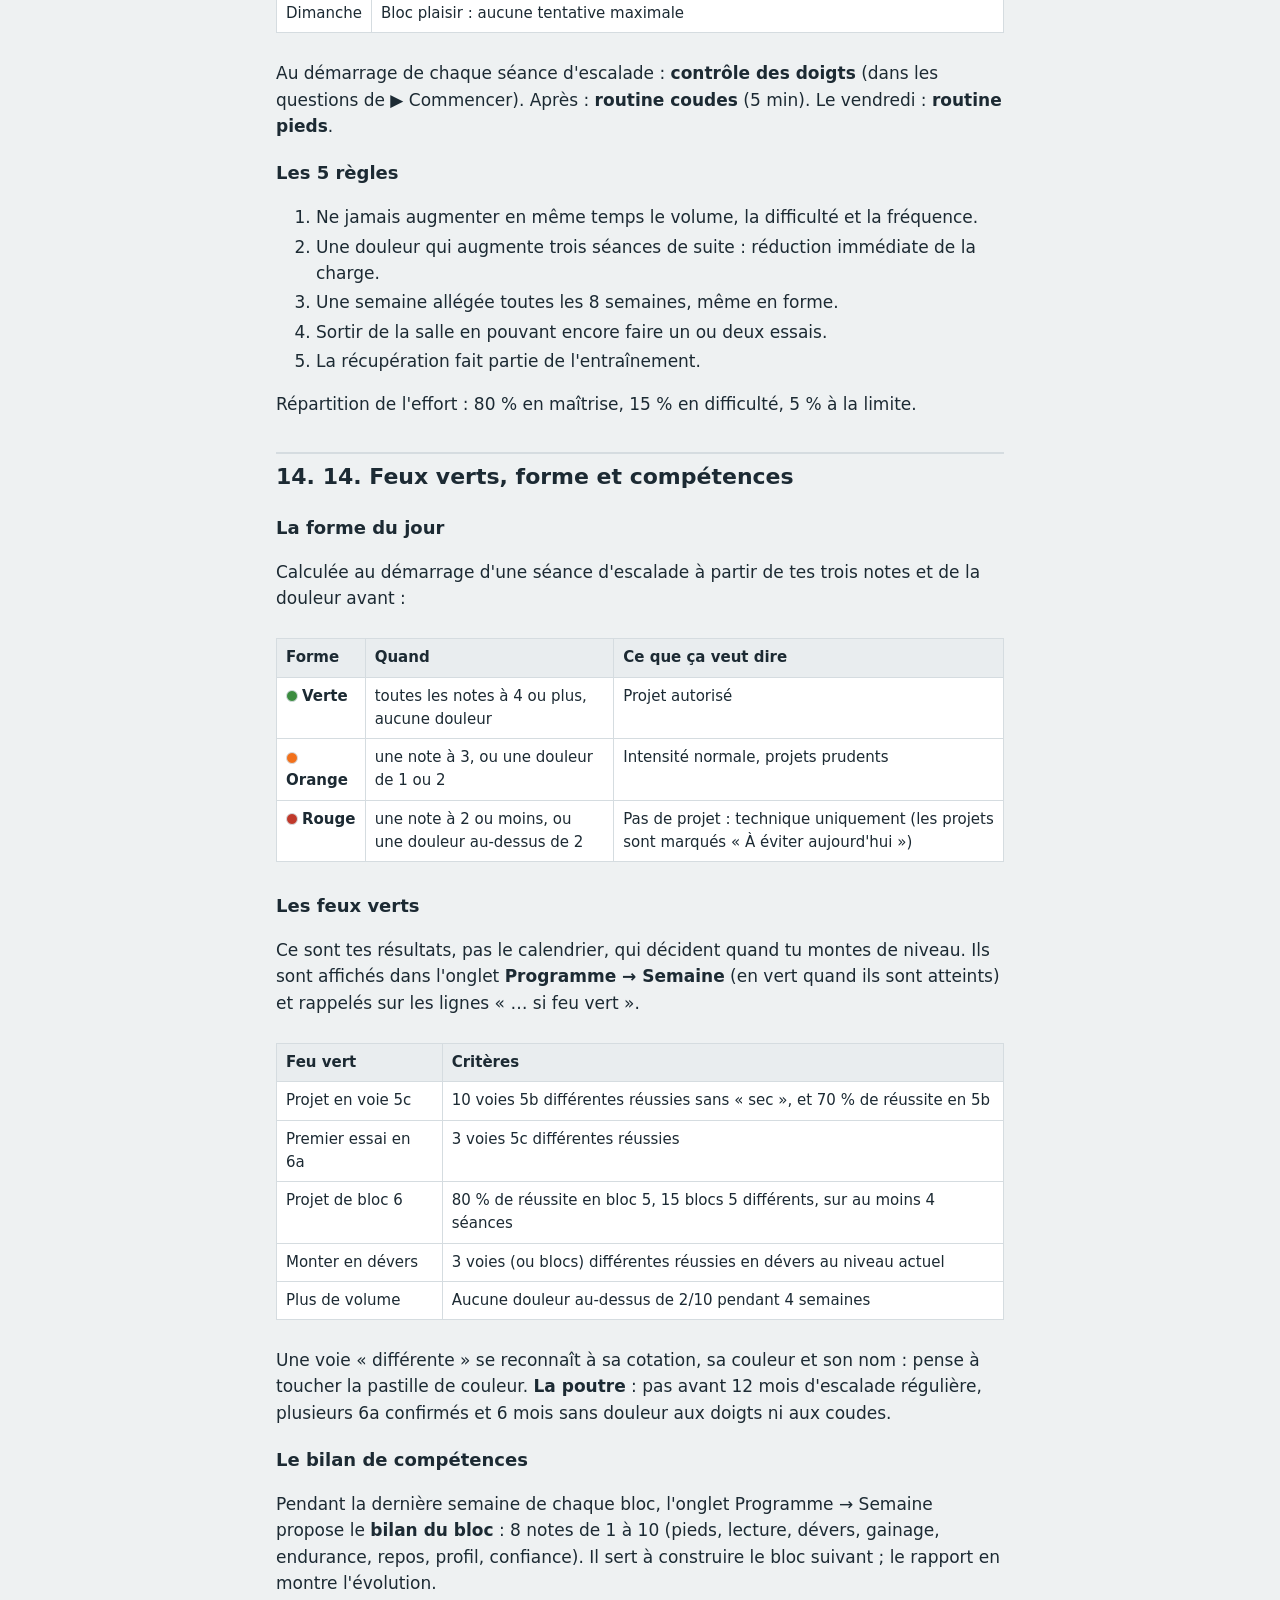
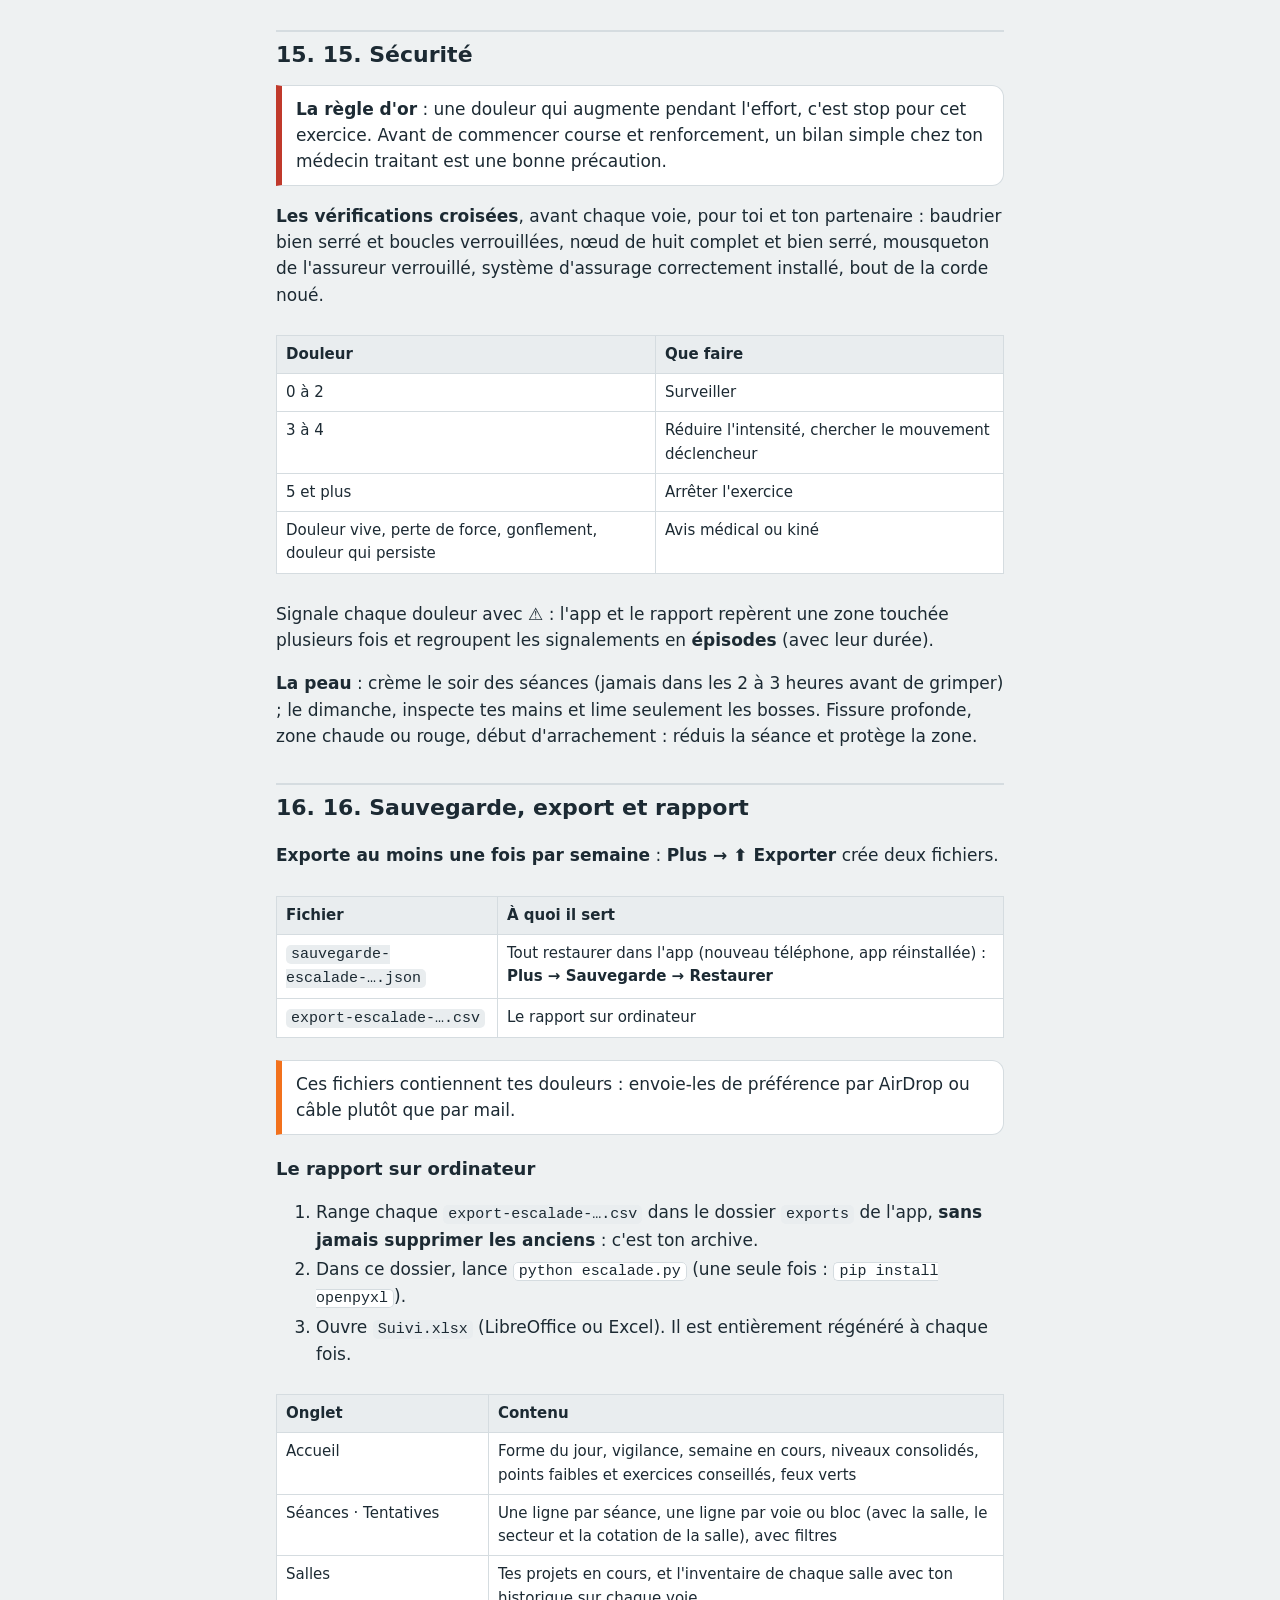
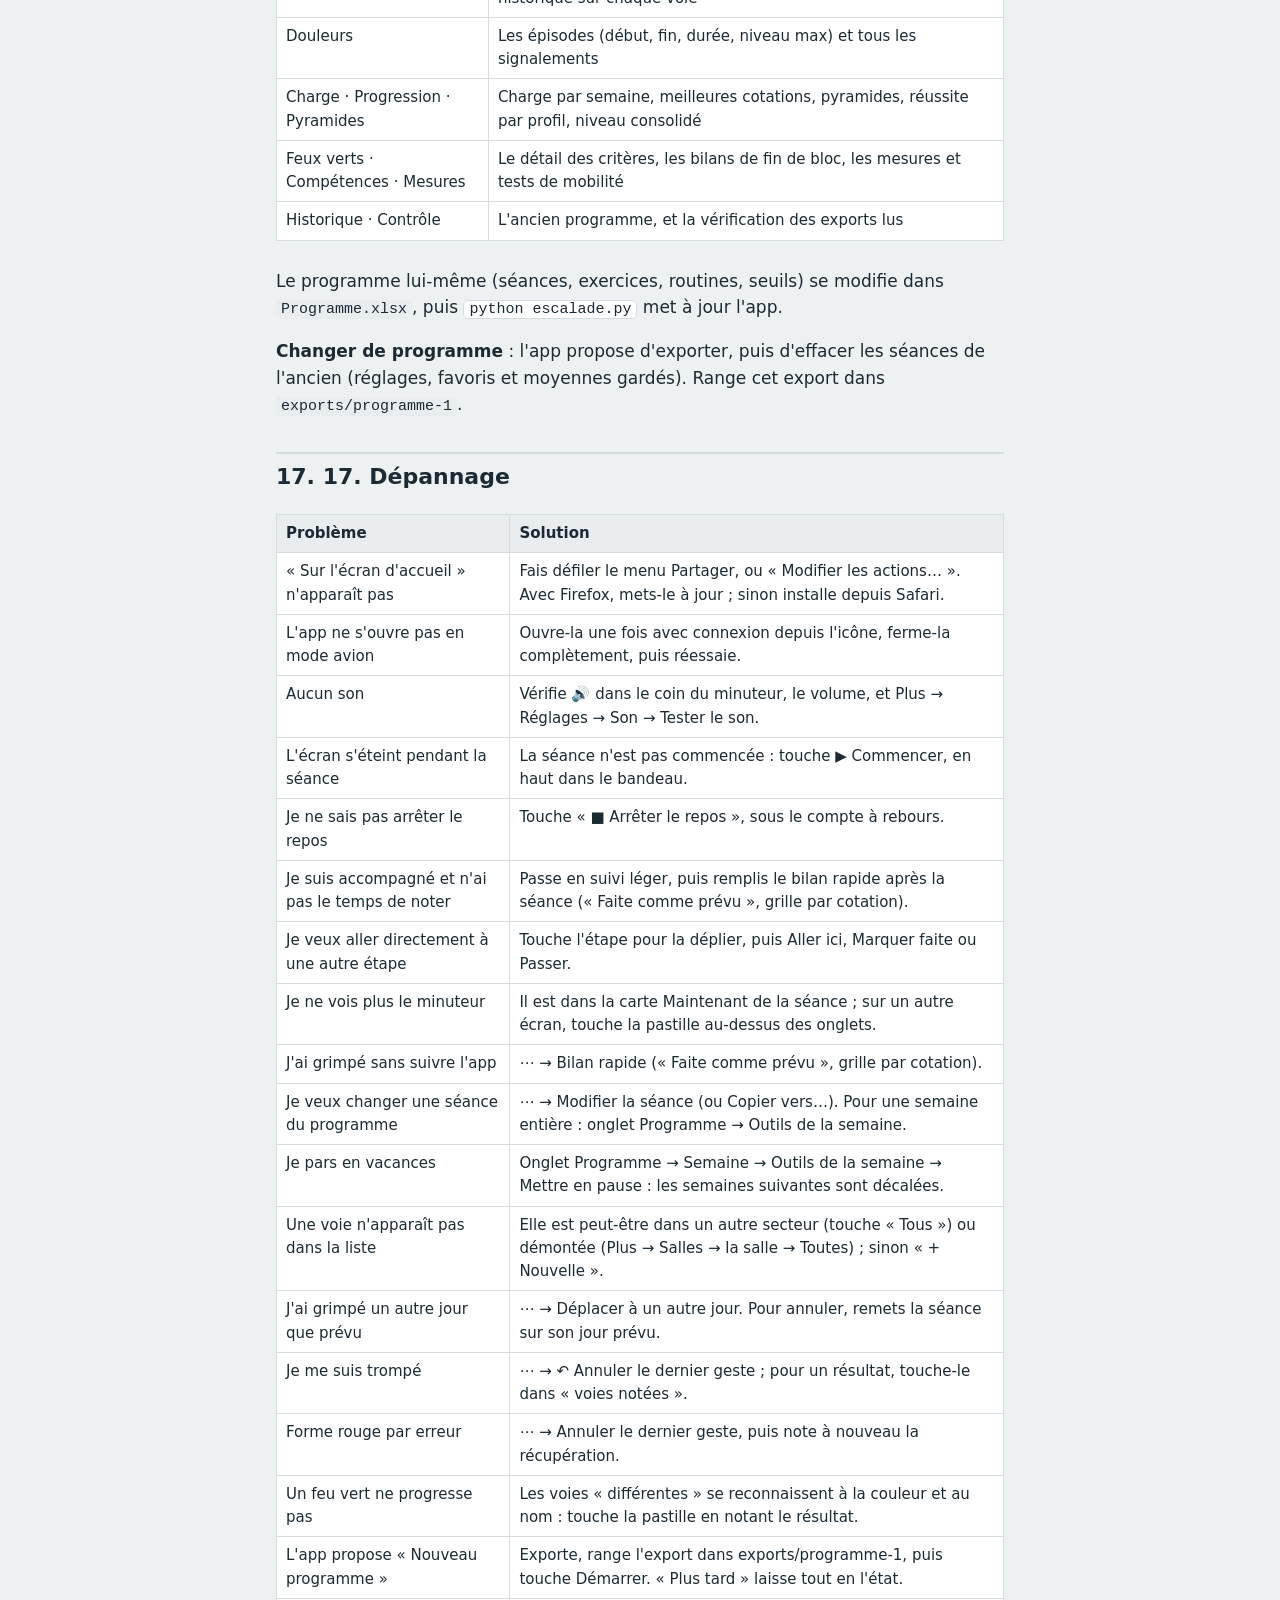
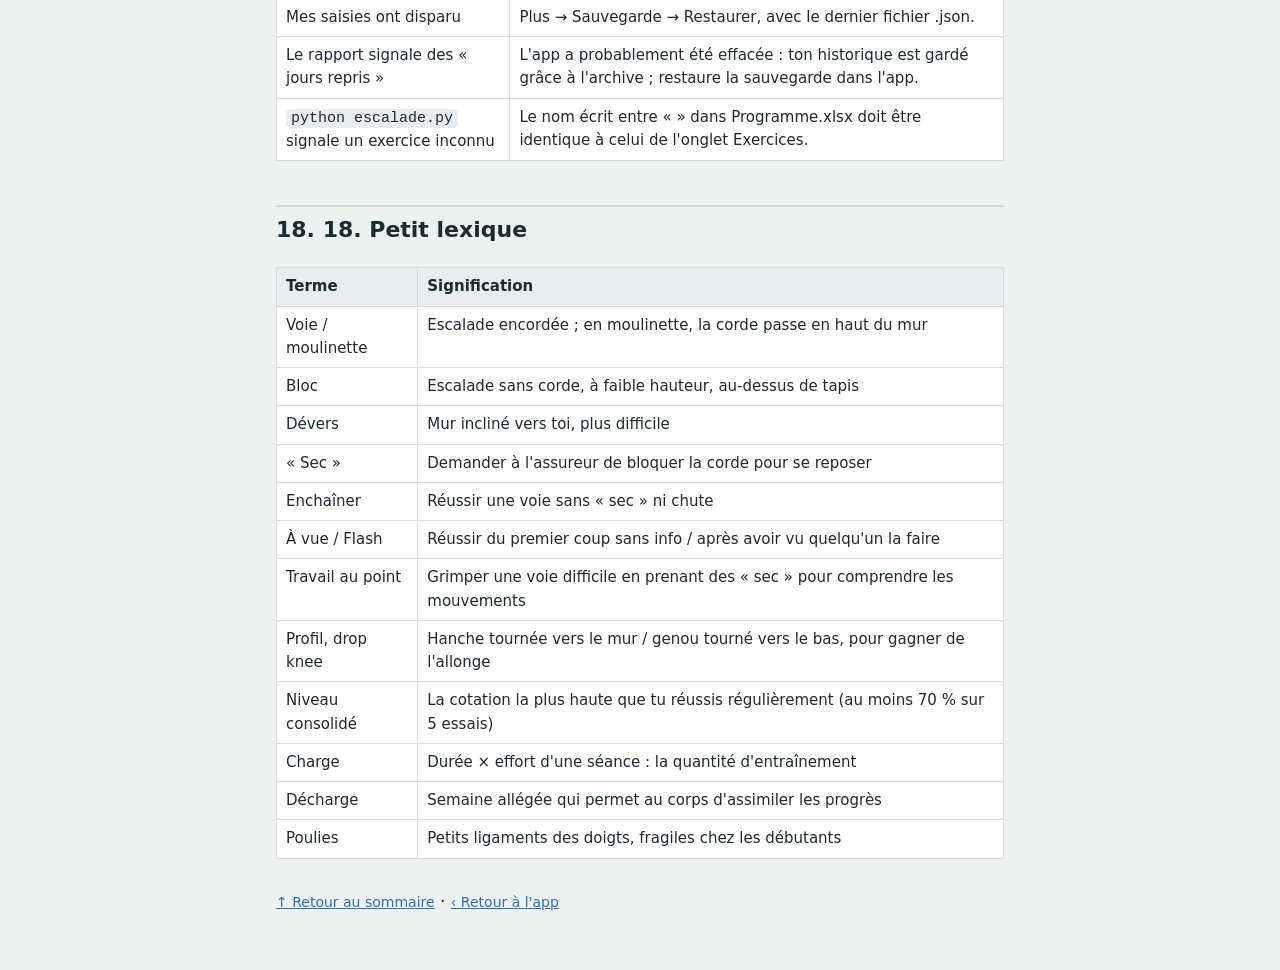
==== commit ff97cc35: "Add files via upload" ====
--- a/aide.html
+++ b/aide.html
@@ -136,14 +136,14 @@
 <ol>
 <li><b>En haut de l'écran</b>, le bandeau de couleur : l'activité, la durée prévue, et le choix <b>Voie · Remplacement bloc</b> le mercredi si tu n'as pas de partenaire.</li>
 <li><b>Touche ▶ Commencer.</b> Pour une séance d'escalade : le <b>suivi</b> (léger ou détaillé), la <b>salle</b>, un rappel de ce qui est <b>au programme</b> (étapes et projets en cours), puis la récupération : contrôle des doigts, énergie et sommeil, motivation, douleur avant. <b>Comme la dernière fois</b> reprend tes notes précédentes ; <b>Passer les questions</b> commence tout de suite.</li>
-<li><b>La carte Maintenant</b> montre l'étape en cours, avec toujours les mêmes boutons :
+<li><b>La carte Maintenant</b> montre l'étape en cours, avec trois gros boutons :
   <ul>
-  <li><b>✓ Étape faite</b> (suivi léger) ou <b>✓ Fait</b> (un passage, en suivi détaillé) ;</li>
-  <li><b>⏭ Étape suivante</b> : termine l'étape en cours, même si tous les passages ne sont pas faits ;</li>
-  <li><b>■ Fin de séance</b> : termine la séance à tout moment ;</li>
-  <li><b>⚠</b> pour une douleur, et <b>⏱ Repos</b> si tu veux un minuteur de repos.</li>
-  </ul></li>
-<li><b>Sauter à une étape</b> : touche le titre de n'importe quelle étape (la ligne « Facile · 3. ≈ 4 min ») : <b>Aller à cette étape</b>, <b>Marquer faite</b> ou <b>Passer cette étape</b>.</li>
+  <li><b>✓ Faite</b> (suivi léger : l'étape entière) ou <b>✓ Fait</b> (suivi détaillé : un passage) ;</li>
+  <li><b>⏭ Suivante</b> : termine l'étape en cours, même si tous les passages ne sont pas faits ;</li>
+  <li><b>■ Fin</b> : termine la séance à tout moment.</li>
+  </ul>
+  Dessous, une ligne plus discrète : <b>⚠ Douleur</b>, <b>⏱ Repos</b> (ou ▶ Guidé, ▶ 30 s selon l'étape) et <b>Suivi léger / détaillé ⇄</b>.</li>
+<li><b>Toucher une étape la déplie</b> (n'importe où sur la ligne), juste en dessous : la consigne, <b>✓ Marquer faite</b>, <b>Passer</b>, <b>Aller ici</b>, les passages en − / +, <b>📝 la note</b> et « Dernière fois ». Un second appui la replie. La case ou les ronds à droite cochent directement, sans déplier.</li>
 <li><b>En suivi détaillé</b>, après chaque voie ou bloc : la fenêtre de résultat. Choisis la voie dans la liste de la salle (ou la cotation), puis <b>✓ Enchaînée</b> (ou Réussi) : c'est enregistré. Le profil, le style, la couleur et le nom sont dans « Plus de détails », déjà préremplis. En cas d'échec, la cause est facultative.</li>
 <li><b>À la fin</b> : en suivi léger, le <b>bilan rapide</b> s'ouvre ; en suivi détaillé, le bilan habituel (temps, effort, douleur, notes).</li>
 </ol>
@@ -156,6 +156,7 @@
 <li>la <b>grille par cotation</b> : combien de voies ou blocs réussis et ratés à chaque cotation ; et, si tu veux, les <b>voies précises de la salle</b> (un appui = réussie, deux = ratée) ;</li>
 <li>l'<b>effort</b>, la <b>douleur</b> et les notes.</li>
 </ul>
+<p><b>Le menu ⋯</b> regroupe le reste, en deux parties. <i>Cette séance</i> : Bilan rapide, Modifier la séance, Copier vers…, Déplacer, Séance sautée. <i>Corriger</i> : Annuler le dernier geste, Réinitialiser.</p>
 <p>Le bilan rapide s'ouvre aussi par ⋯ → Bilan rapide, ou par « Déjà faite ? Bilan rapide » dans le bandeau d'une séance pas encore commencée. Ses données comptent dans les pyramides, les feux verts et la charge, mais pas dans les moyennes de temps par voie ou par bloc.</p>
 <p><b>Les séances à compléter</b> : en haut de l'onglet Programme → Semaine, une carte liste les séances des 14 derniers jours sans bilan. Un appui ouvre leur bilan rapide.</p>
 <p><b>Tu ne fais pas une séance ?</b> Touche <b>Séance sautée</b> dans le bandeau, puis la raison. <b>Un jour sans séance</b>, l'onglet Séance affiche « Repos » et la prochaine séance. <b>Les mesures de la semaine</b> se remplissent depuis l'onglet Programme → Semaine.</p>
@@ -175,7 +176,6 @@
 <li><b>📖 Exercices de cette séance</b> ;</li>
 <li><b>+ Ajouter un exercice à cette séance</b> ;</li>
 <li><b>📝 Note sur l'étape en cours</b> (ou appui long sur une ligne) : elle réapparaît la fois suivante ;</li>
-<li><b>✎ Saisir après coup</b> : tu as grimpé sans suivre l'app (avec quelqu'un, téléphone au casier) ? Indique les heures et les passages de chaque étape, puis le bilan ; les voies se notent ensuite dans « voies notées » ;</li>
 <li><b>↔ Déplacer à un autre jour</b> : tu grimpes jeudi au lieu de mercredi ? La séance change de jour avec ses saisies, et apparaît à la bonne date dans le rapport ;</li>
 <li><b>⚠ Signaler une douleur</b> ;</li>
 <li><b>⟲ Réinitialiser la séance</b> : tout repart de zéro (et s'annule encore avec ↶).</li>
@@ -205,8 +205,8 @@
 <p>La fiche d'une salle a trois onglets :</p>
 <ul>
 <li><b>Voies</b> : le <b>mur en un coup d'œil</b> (pour chaque cotation, combien sont en place et combien tu as réussi), tes <b>projets en cours</b>, puis les voies en <b>tuiles colorées</b> par secteur, avec les filtres <b>En place · À essayer · Réussies · Toutes</b>. Touche une tuile pour sa fiche : notes de méthode, historique, statut, et l'étoile <b>☆ À faire aujourd'hui</b>, qui la met en tête de la liste pendant ta séance (l'étoile s'efface le lendemain ou dès que la voie est réussie).</li>
-<li><b>Secteurs</b> : touche un secteur pour le renommer, changer son profil, y <b>ajouter des voies</b>, le supprimer, ou le marquer <b>Renouvelé</b> quand la salle a changé ses voies : elles passent en « démontée » (gardées dans ton historique) et l'app enchaîne sur l'ajout des nouvelles.</li>
-<li><b>Réglages</b> : nom, type, l'assistant pour compléter les secteurs et l'échelle, et les <b>échelles de cotation</b> (la cotation affichée dans la salle et son équivalent dans l'app, pour comparer les salles et calculer les feux verts).</li>
+<li><b>Secteurs</b> : touche un secteur pour ouvrir <b>sa page</b> : ses voies en tuiles (avec les mêmes filtres), « + Ajouter des voies », <b>Renouvelé</b> quand la salle a changé ses voies (elles passent en « démontée », gardées dans ton historique, puis l'app enchaîne sur l'ajout des nouvelles), son nom et ses <b>profils</b>. Un secteur peut en avoir plusieurs (par exemple Dalle et Dévers) : à l'ajout d'une voie, tu choisis le sien.</li>
+<li><b>Réglages</b> : nom, type, l'assistant pour compléter les secteurs et l'échelle, les <b>couleurs propres à la salle</b> (en plus des 19 couleurs communes, par exemple « Saumon » ou « Bicolore jaune-noir »), et les <b>échelles de cotation</b> (la cotation affichée dans la salle et son équivalent dans l'app, pour comparer les salles et calculer les feux verts).</li>
 </ul>
 <p><b>Ajouter des voies en rafale</b> : « + Ajouter des voies », choisis le secteur, la couleur et la cotation, puis <b>Ajouter et continuer</b> : le secteur reste choisi, il suffit d'enchaîner couleur et cotation.</p>
 <div class="encadre">Pas le temps d'encoder toutes les voies ? <b>Chaque résultat noté avec une couleur (ou un nom) ajoute la voie à la salle</b> : l'inventaire se construit tout seul au fil des séances. Après un renouvellement ou une suppression, le bandeau <b>Annuler</b> permet de revenir en arrière.</div>
@@ -329,9 +329,9 @@
 <tr><td>L'écran s'éteint pendant la séance</td><td>La séance n'est pas commencée : touche ▶ Commencer, en haut dans le bandeau.</td></tr>
 <tr><td>Je ne sais pas arrêter le repos</td><td>Touche « ■ Arrêter le repos », sous le compte à rebours.</td></tr>
 <tr><td>Je suis accompagné et n'ai pas le temps de noter</td><td>Passe en suivi léger, puis remplis le bilan rapide après la séance (« Faite comme prévu », grille par cotation).</td></tr>
-<tr><td>Je veux aller directement à une autre étape</td><td>Touche le titre de l'étape : Aller à cette étape, Marquer faite ou Passer.</td></tr>
+<tr><td>Je veux aller directement à une autre étape</td><td>Touche l'étape pour la déplier, puis Aller ici, Marquer faite ou Passer.</td></tr>
 <tr><td>Je ne vois plus le minuteur</td><td>Il est dans la carte Maintenant de la séance ; sur un autre écran, touche la pastille au-dessus des onglets.</td></tr>
-<tr><td>J'ai grimpé sans suivre l'app</td><td>⋯ → Saisir après coup ; ou, dans le bilan, la section Temps réels.</td></tr>
+<tr><td>J'ai grimpé sans suivre l'app</td><td>⋯ → Bilan rapide (« Faite comme prévu », grille par cotation).</td></tr>
 <tr><td>Je veux changer une séance du programme</td><td>⋯ → Modifier la séance (ou Copier vers…). Pour une semaine entière : onglet Programme → Outils de la semaine.</td></tr>
 <tr><td>Je pars en vacances</td><td>Onglet Programme → Semaine → Outils de la semaine → Mettre en pause : les semaines suivantes sont décalées.</td></tr>
 <tr><td>Une voie n'apparaît pas dans la liste</td><td>Elle est peut-être dans un autre secteur (touche « Tous ») ou démontée (Plus → Salles → la salle → Toutes) ; sinon « + Nouvelle ».</td></tr>
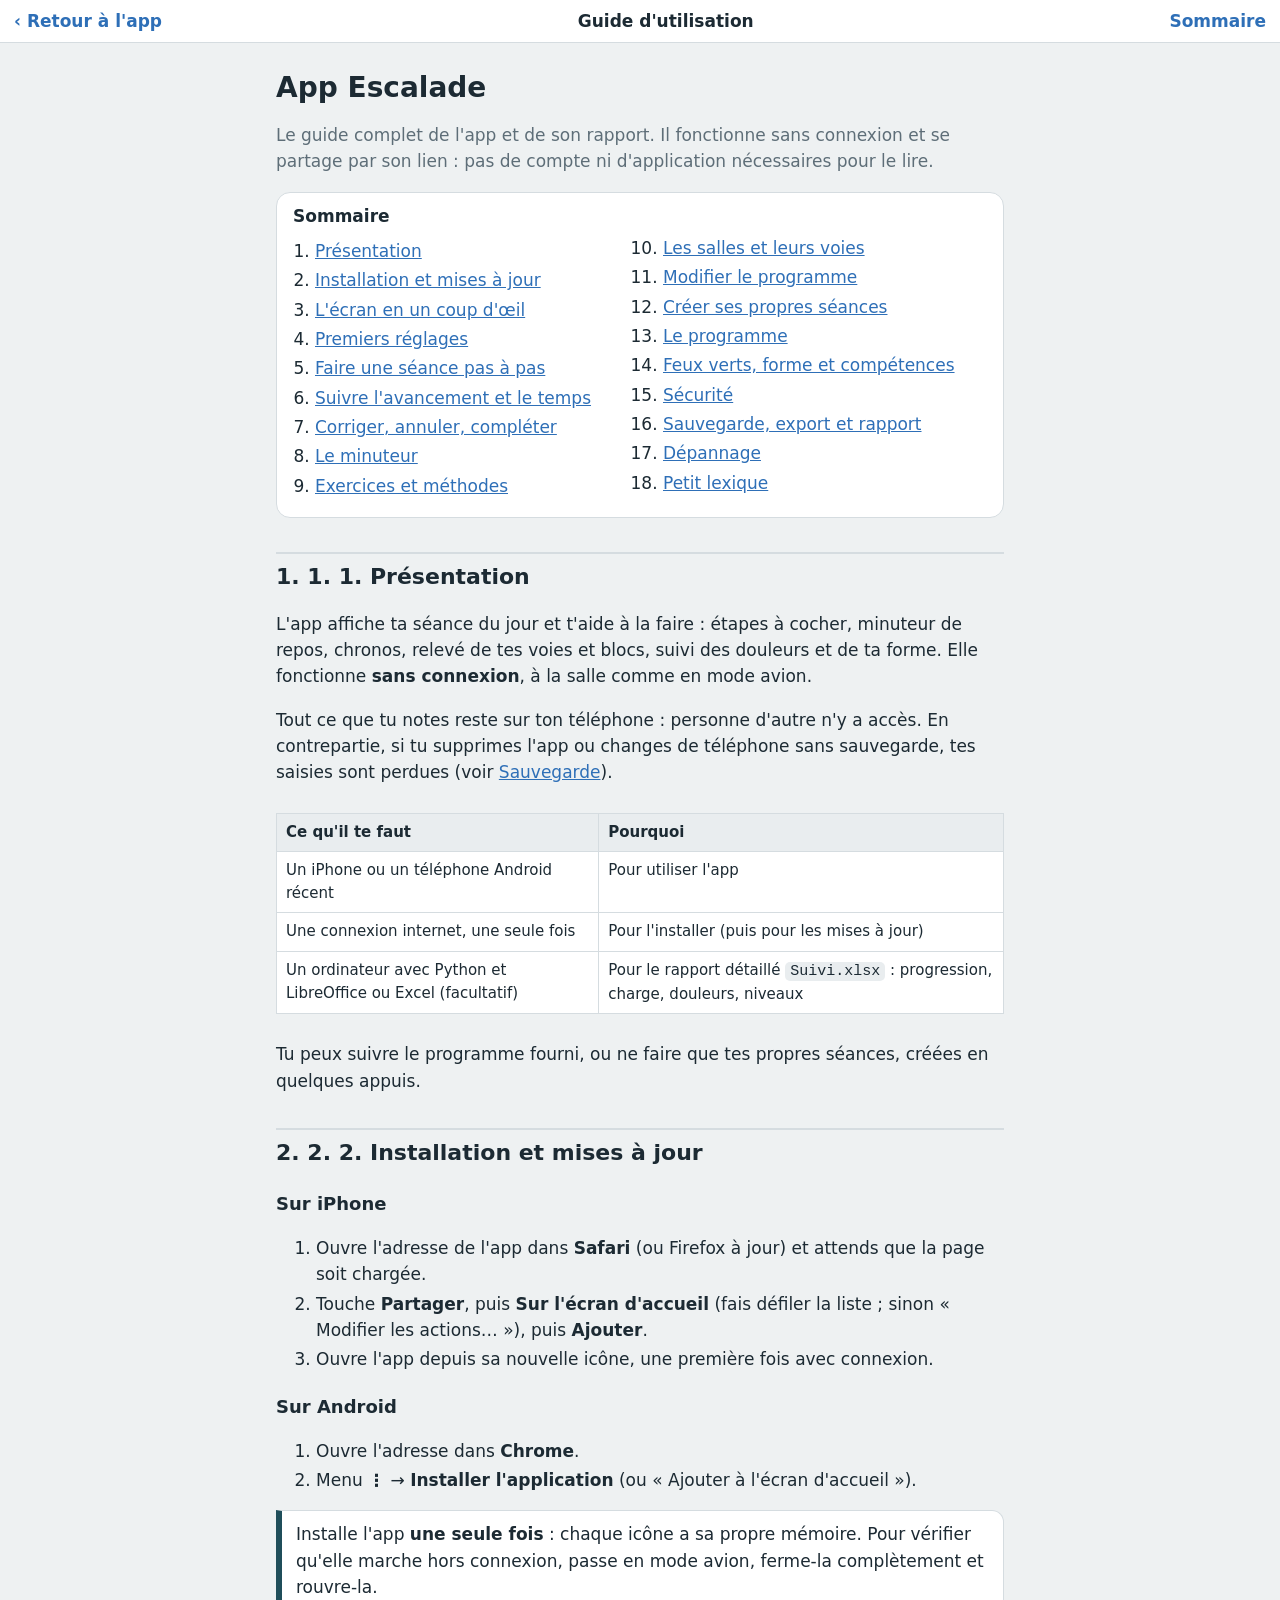
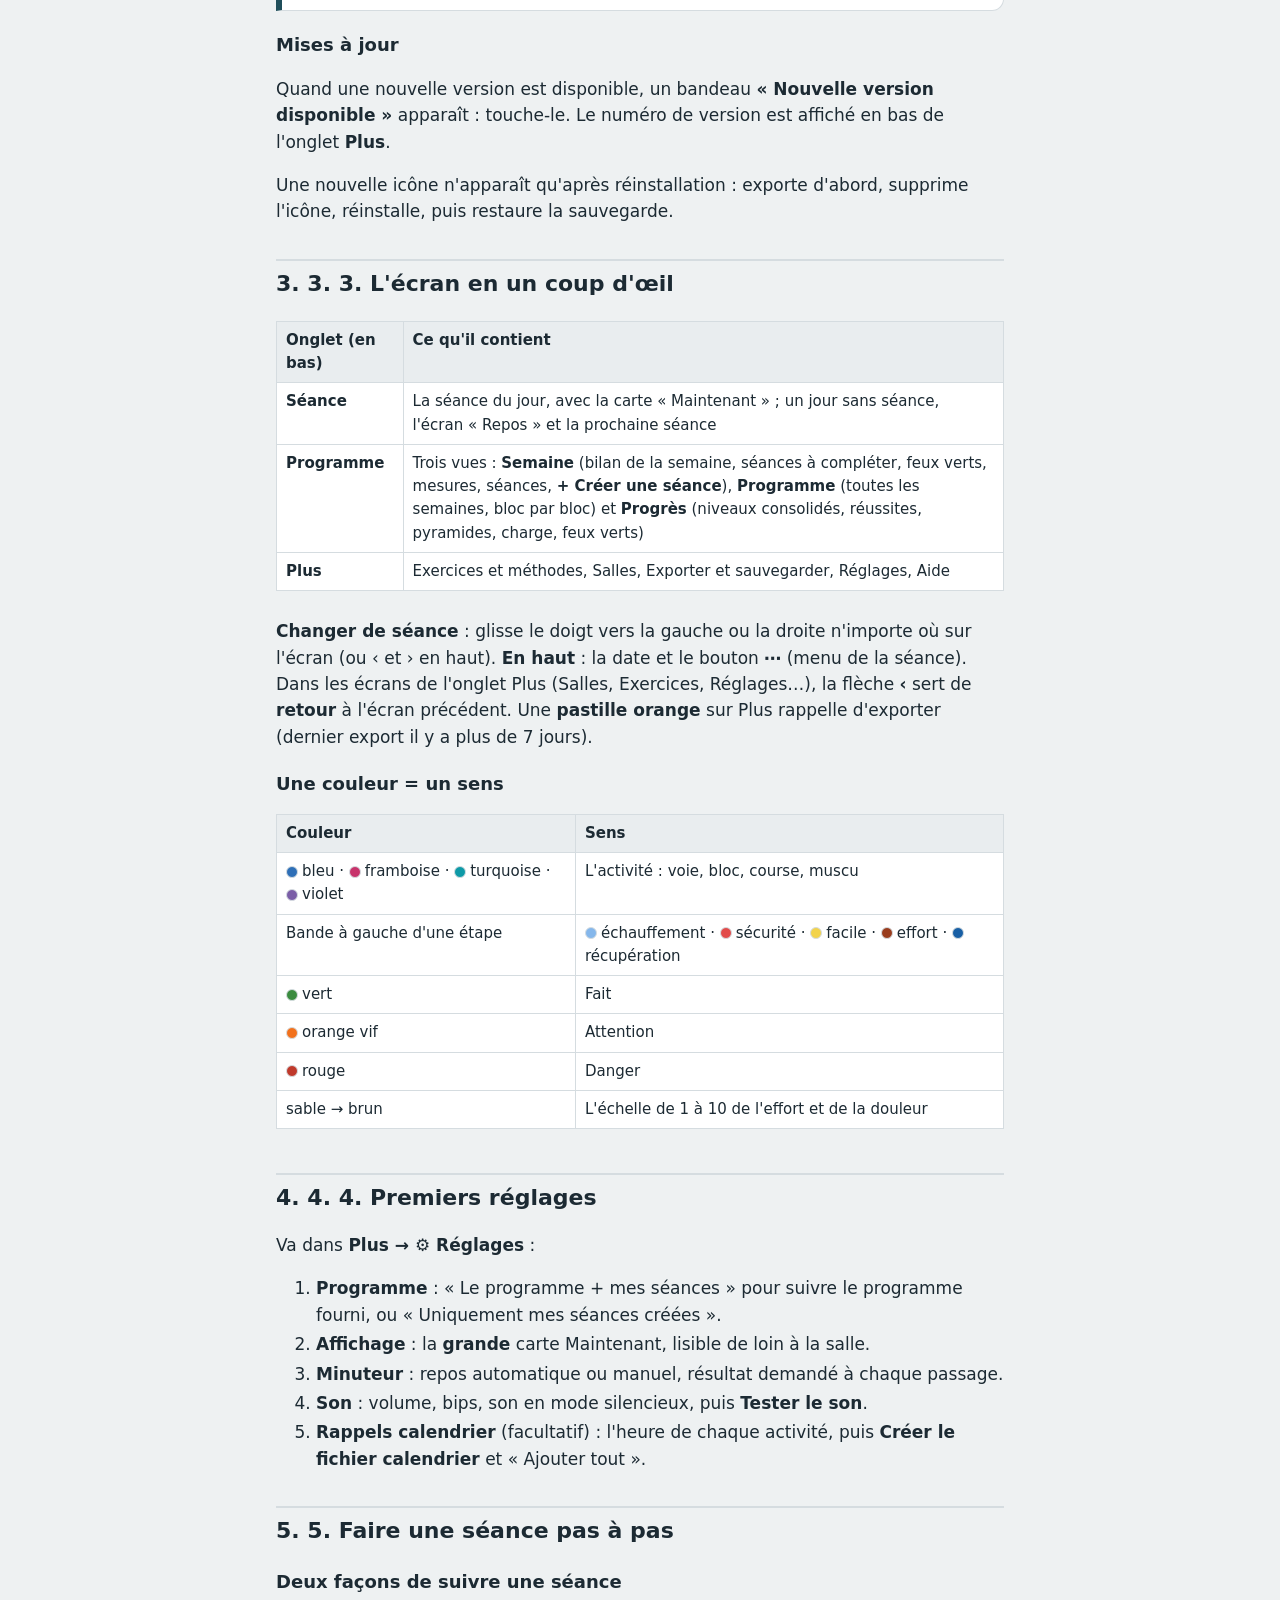
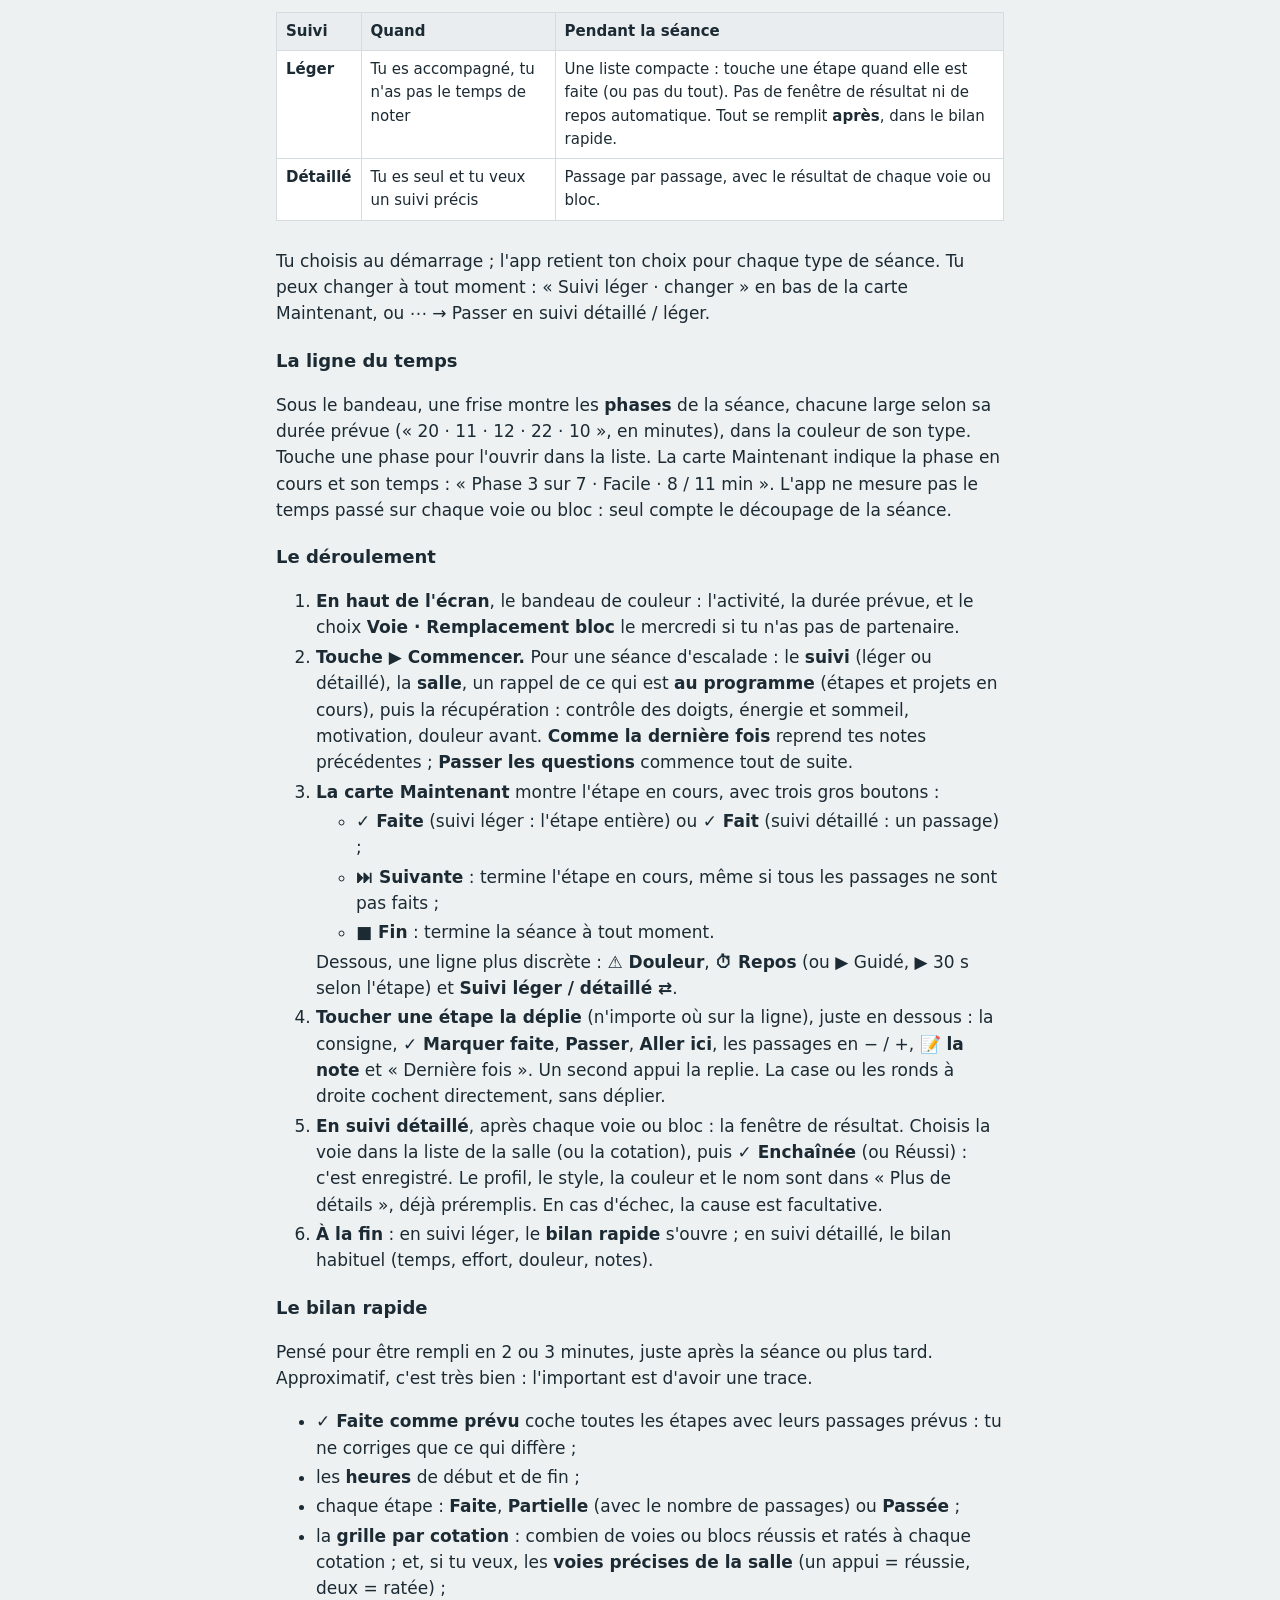
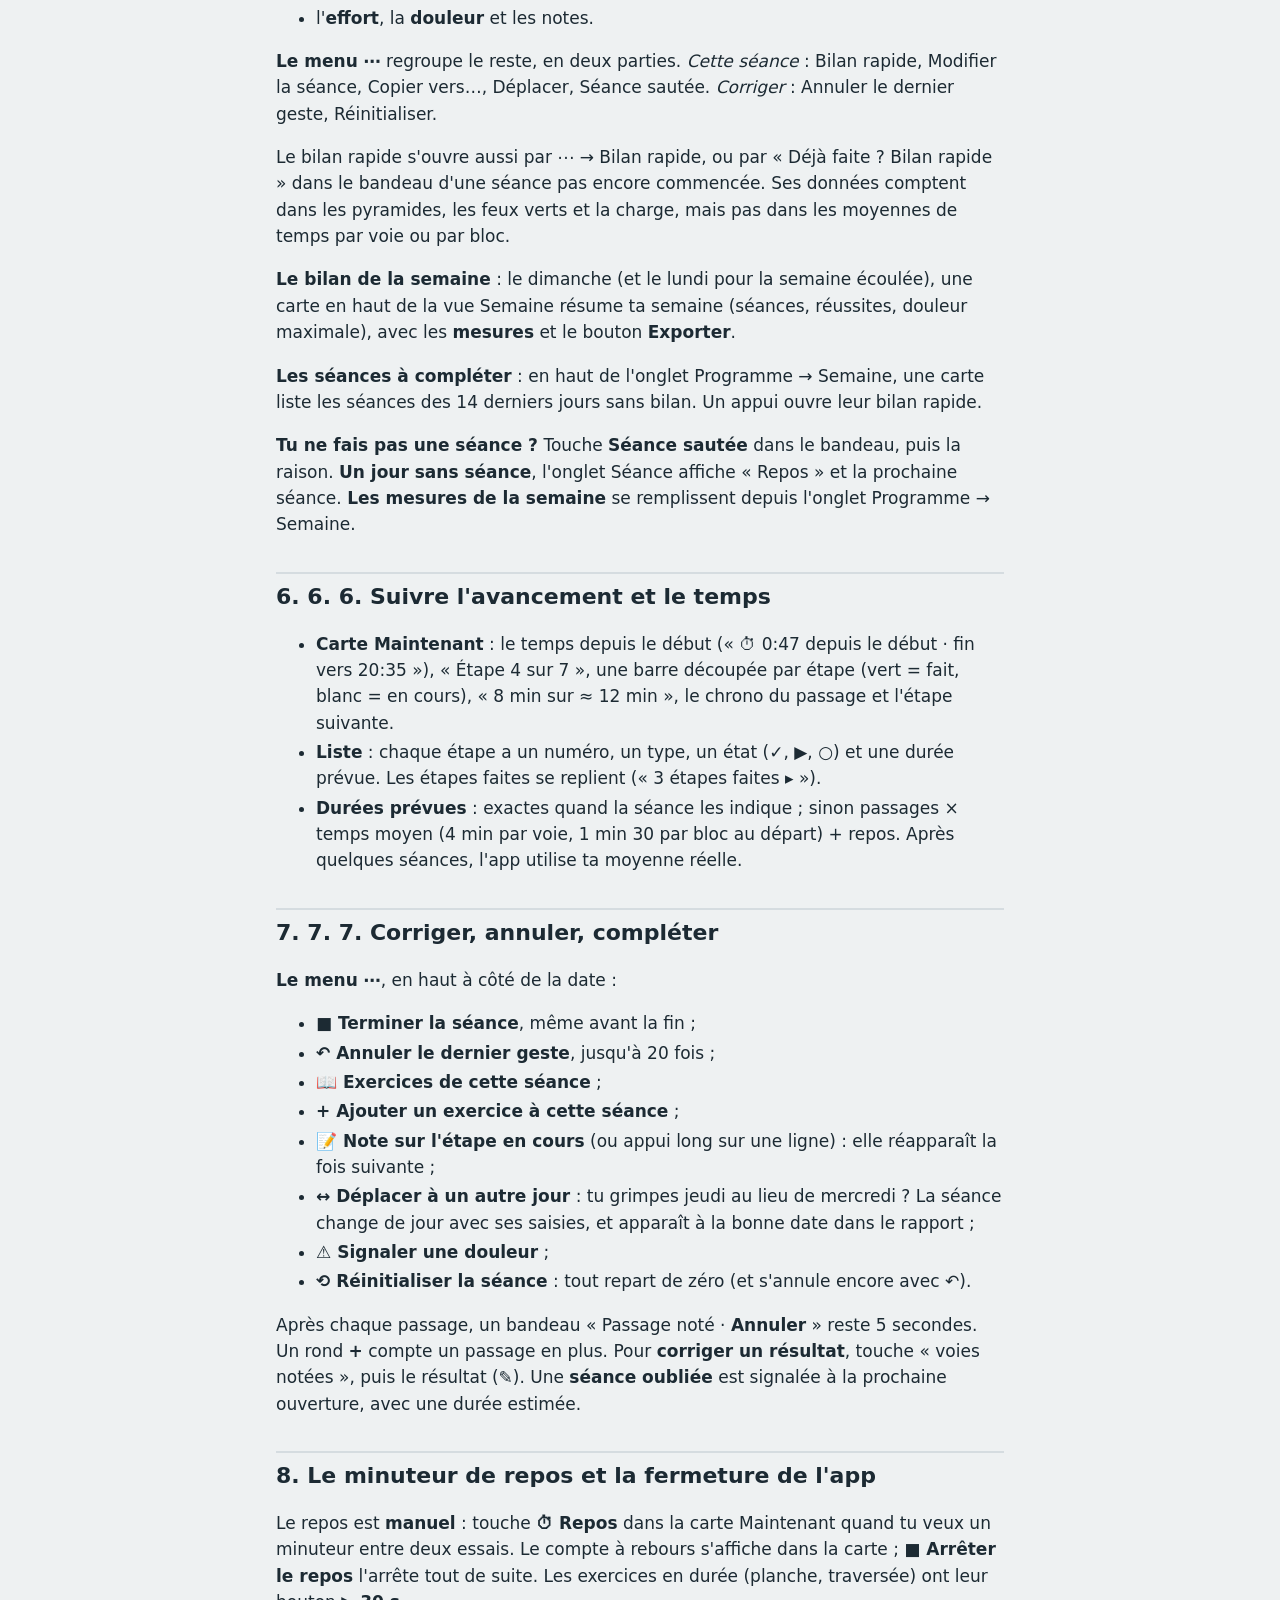
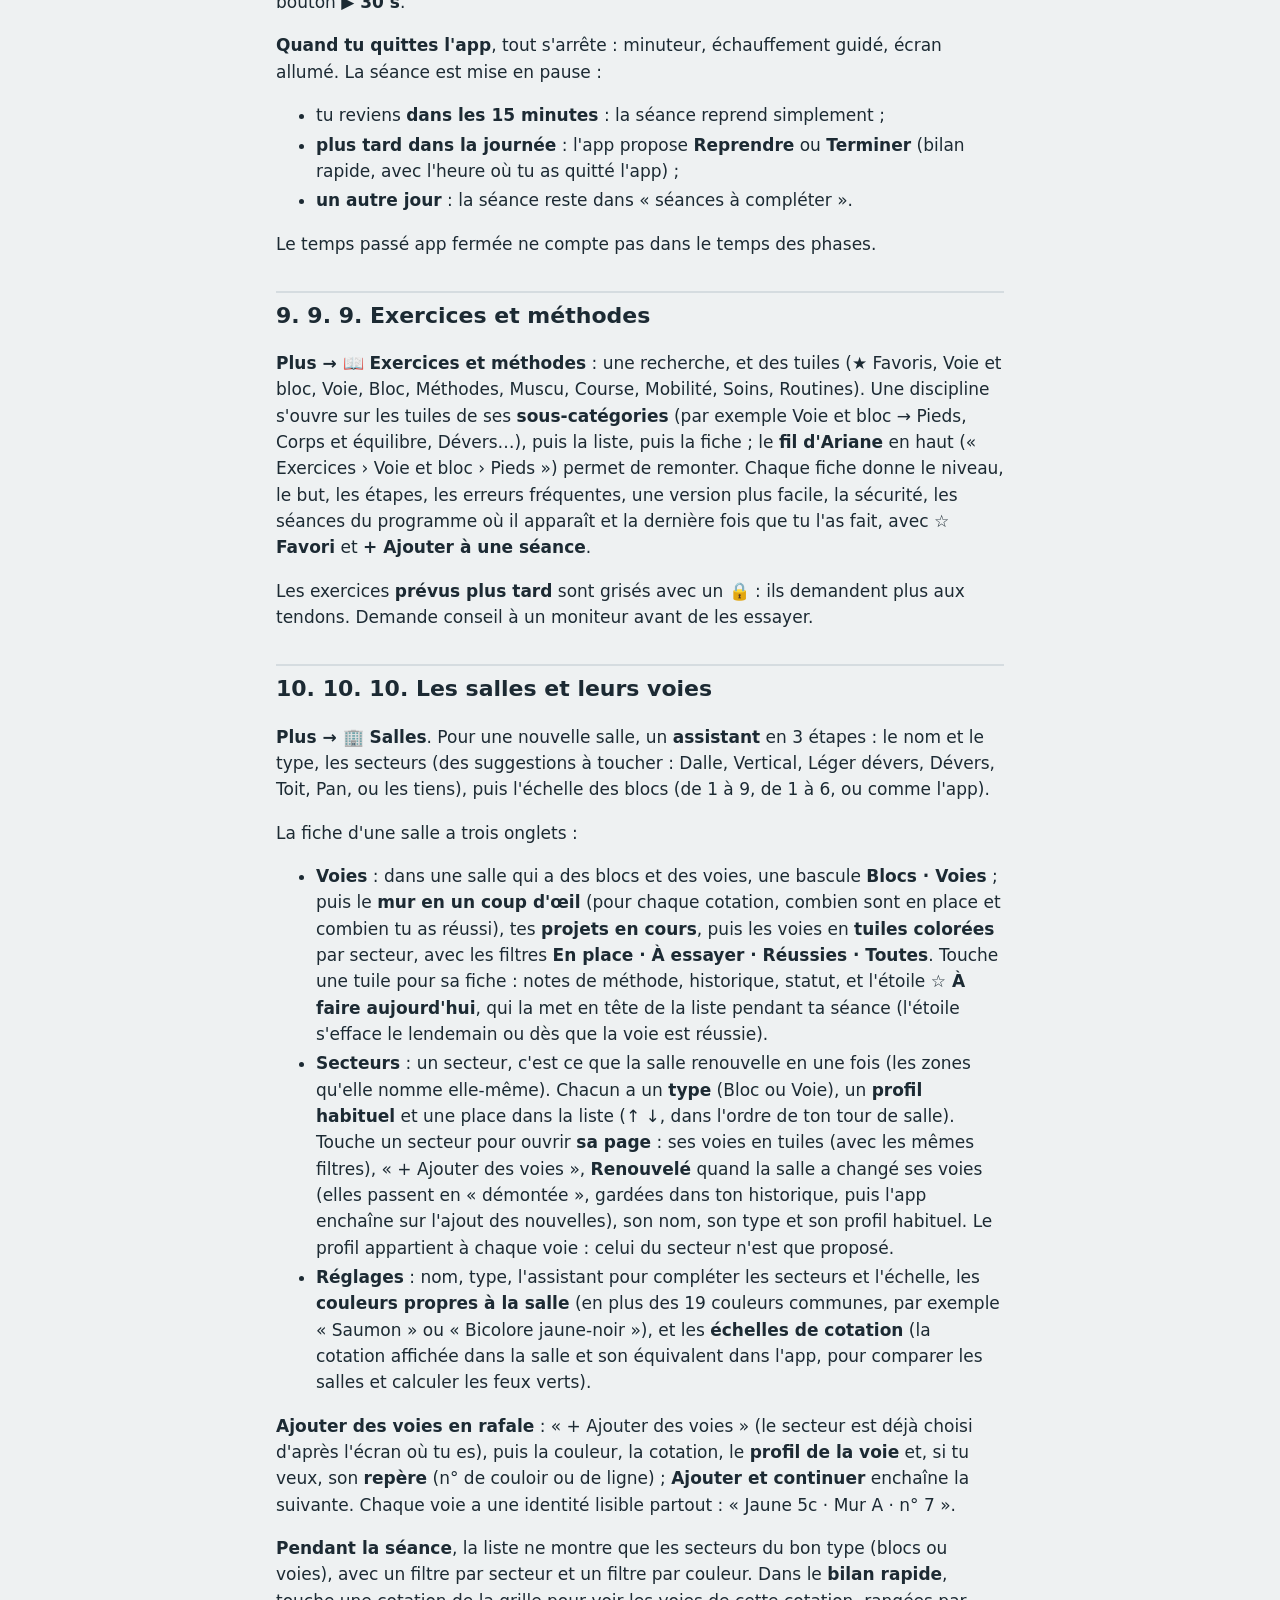
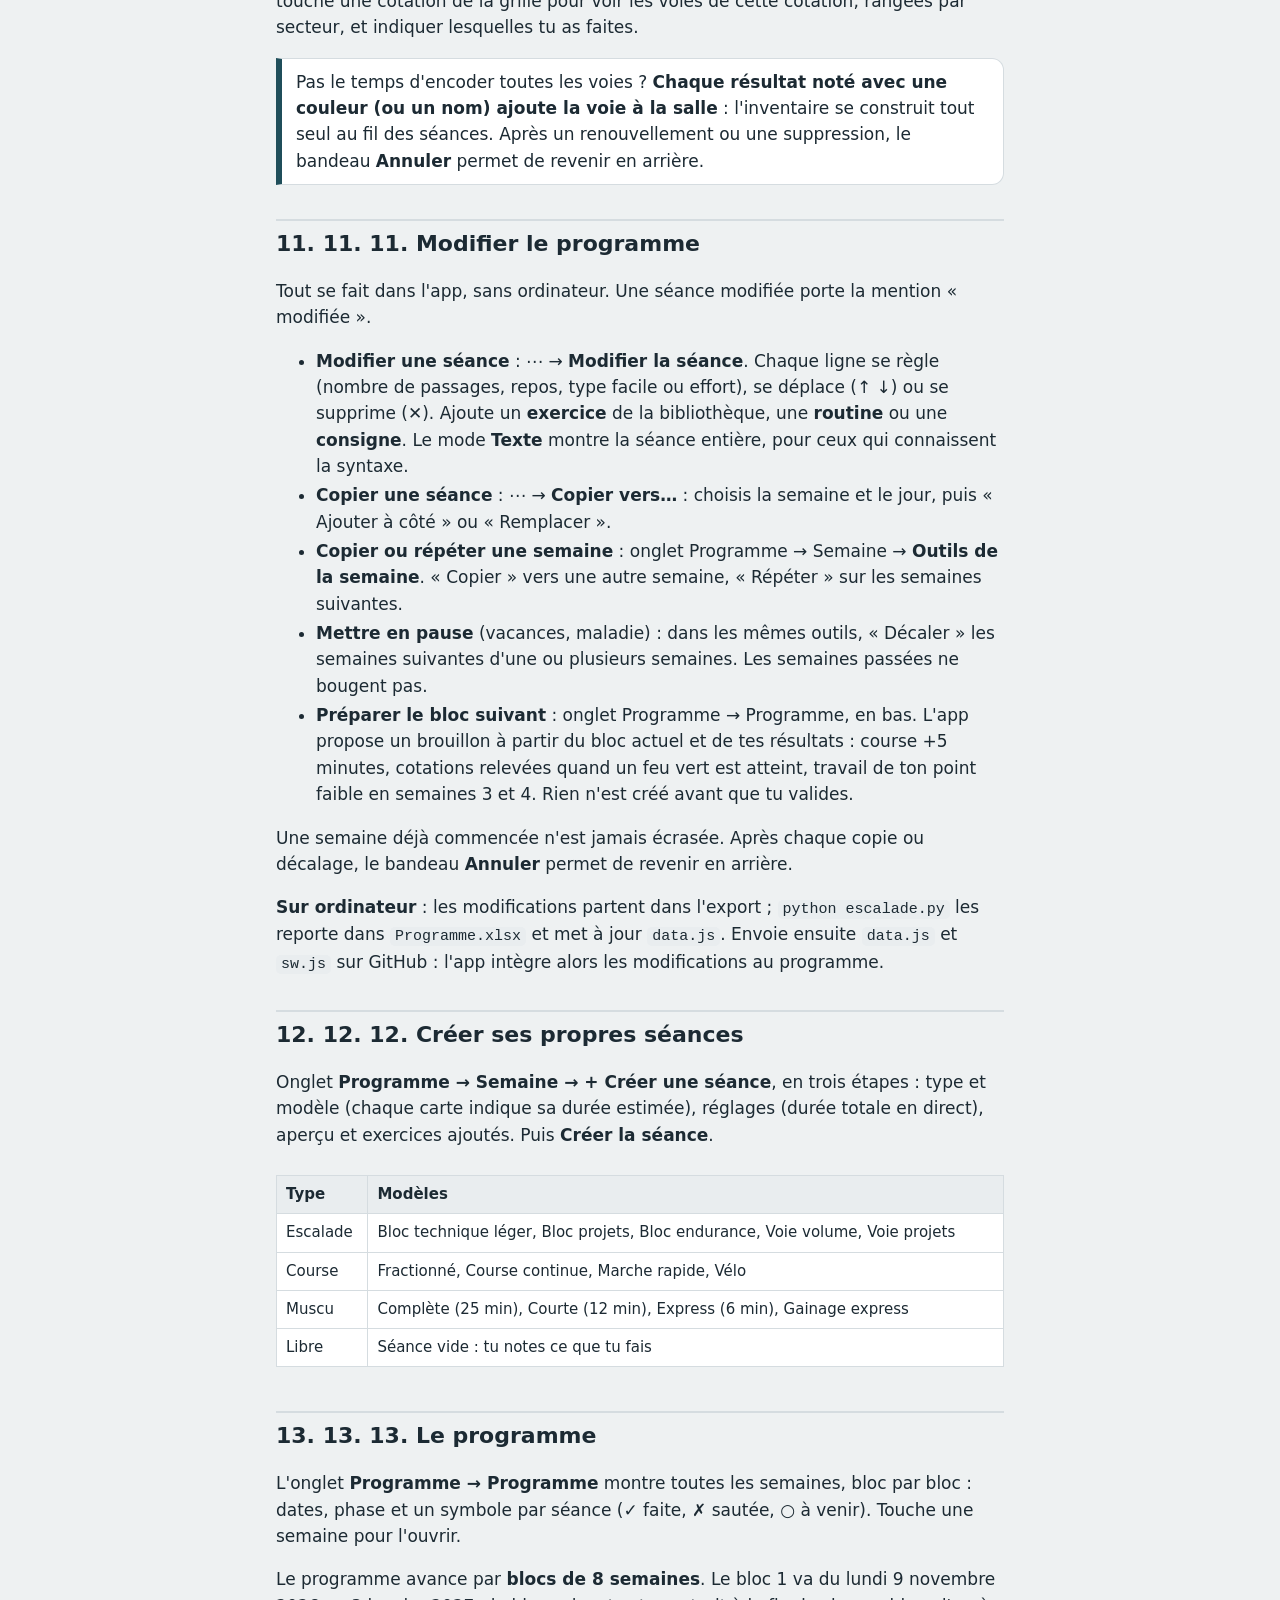
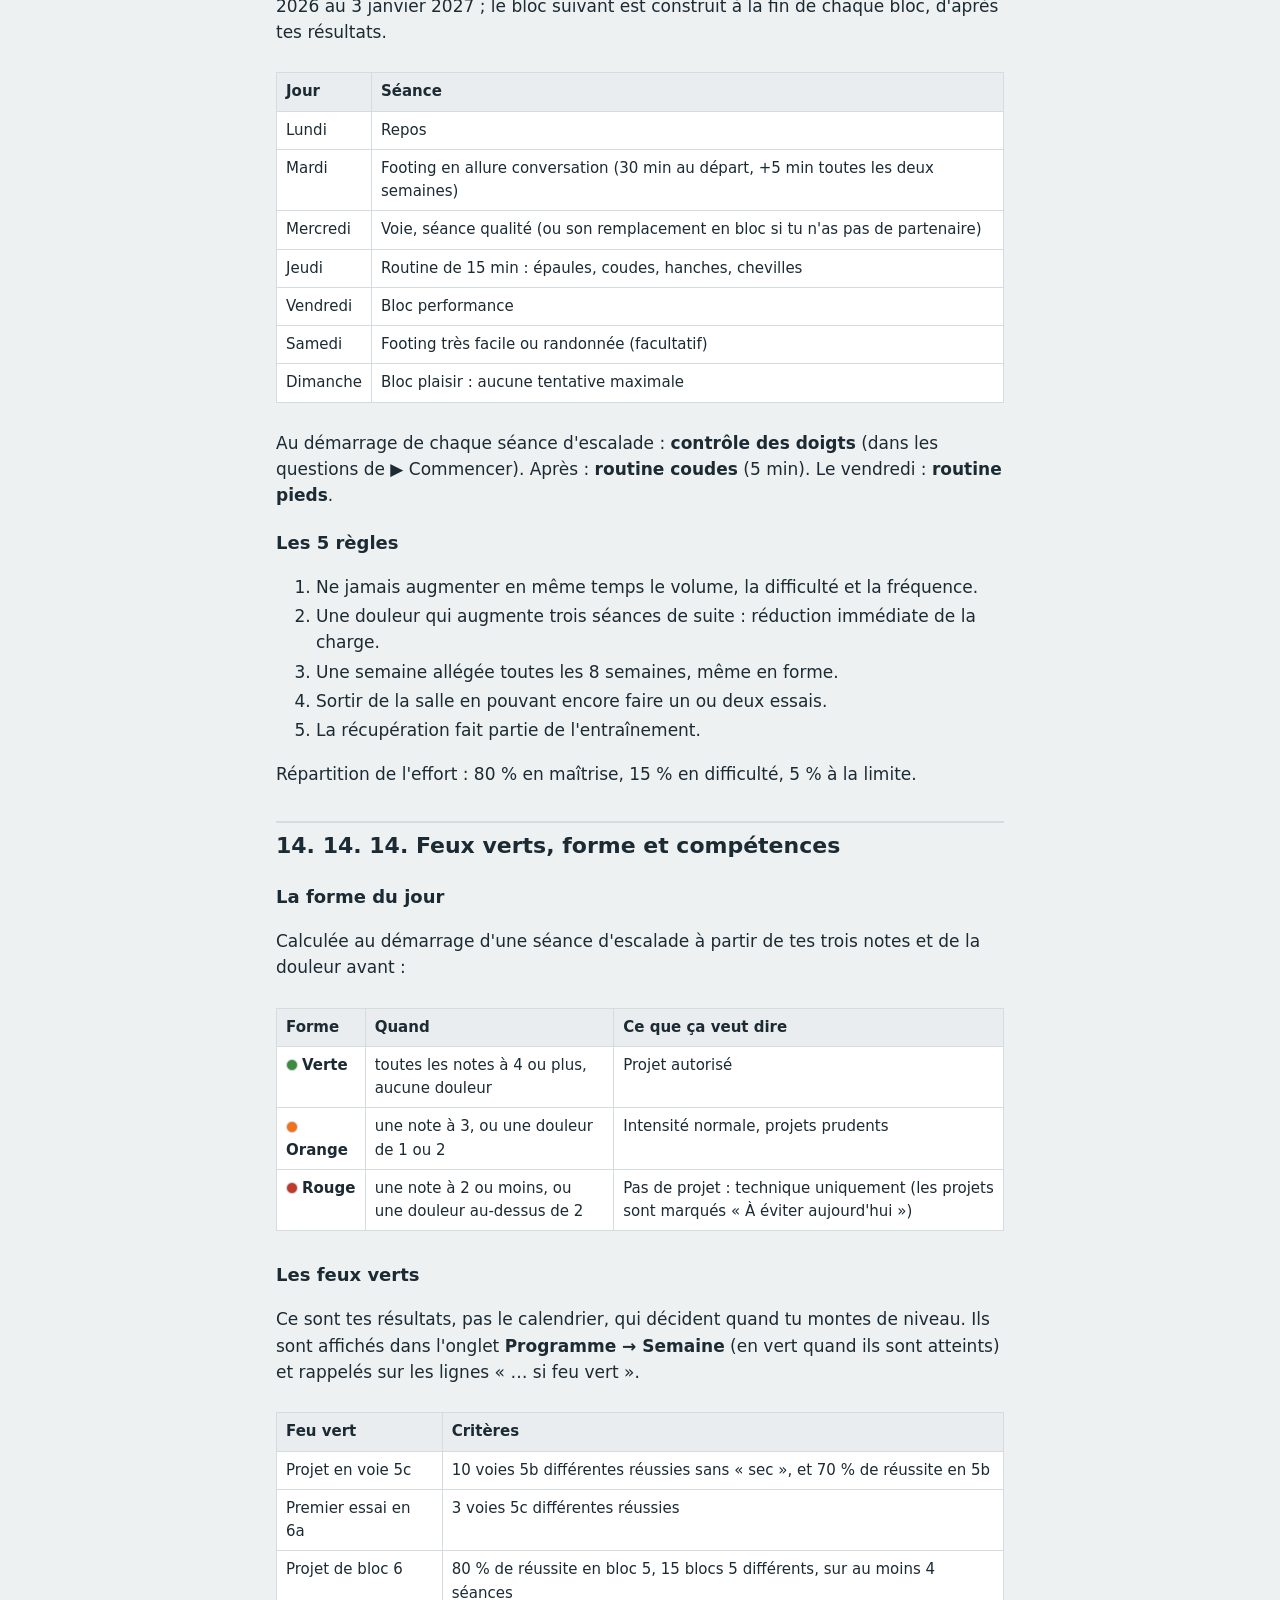
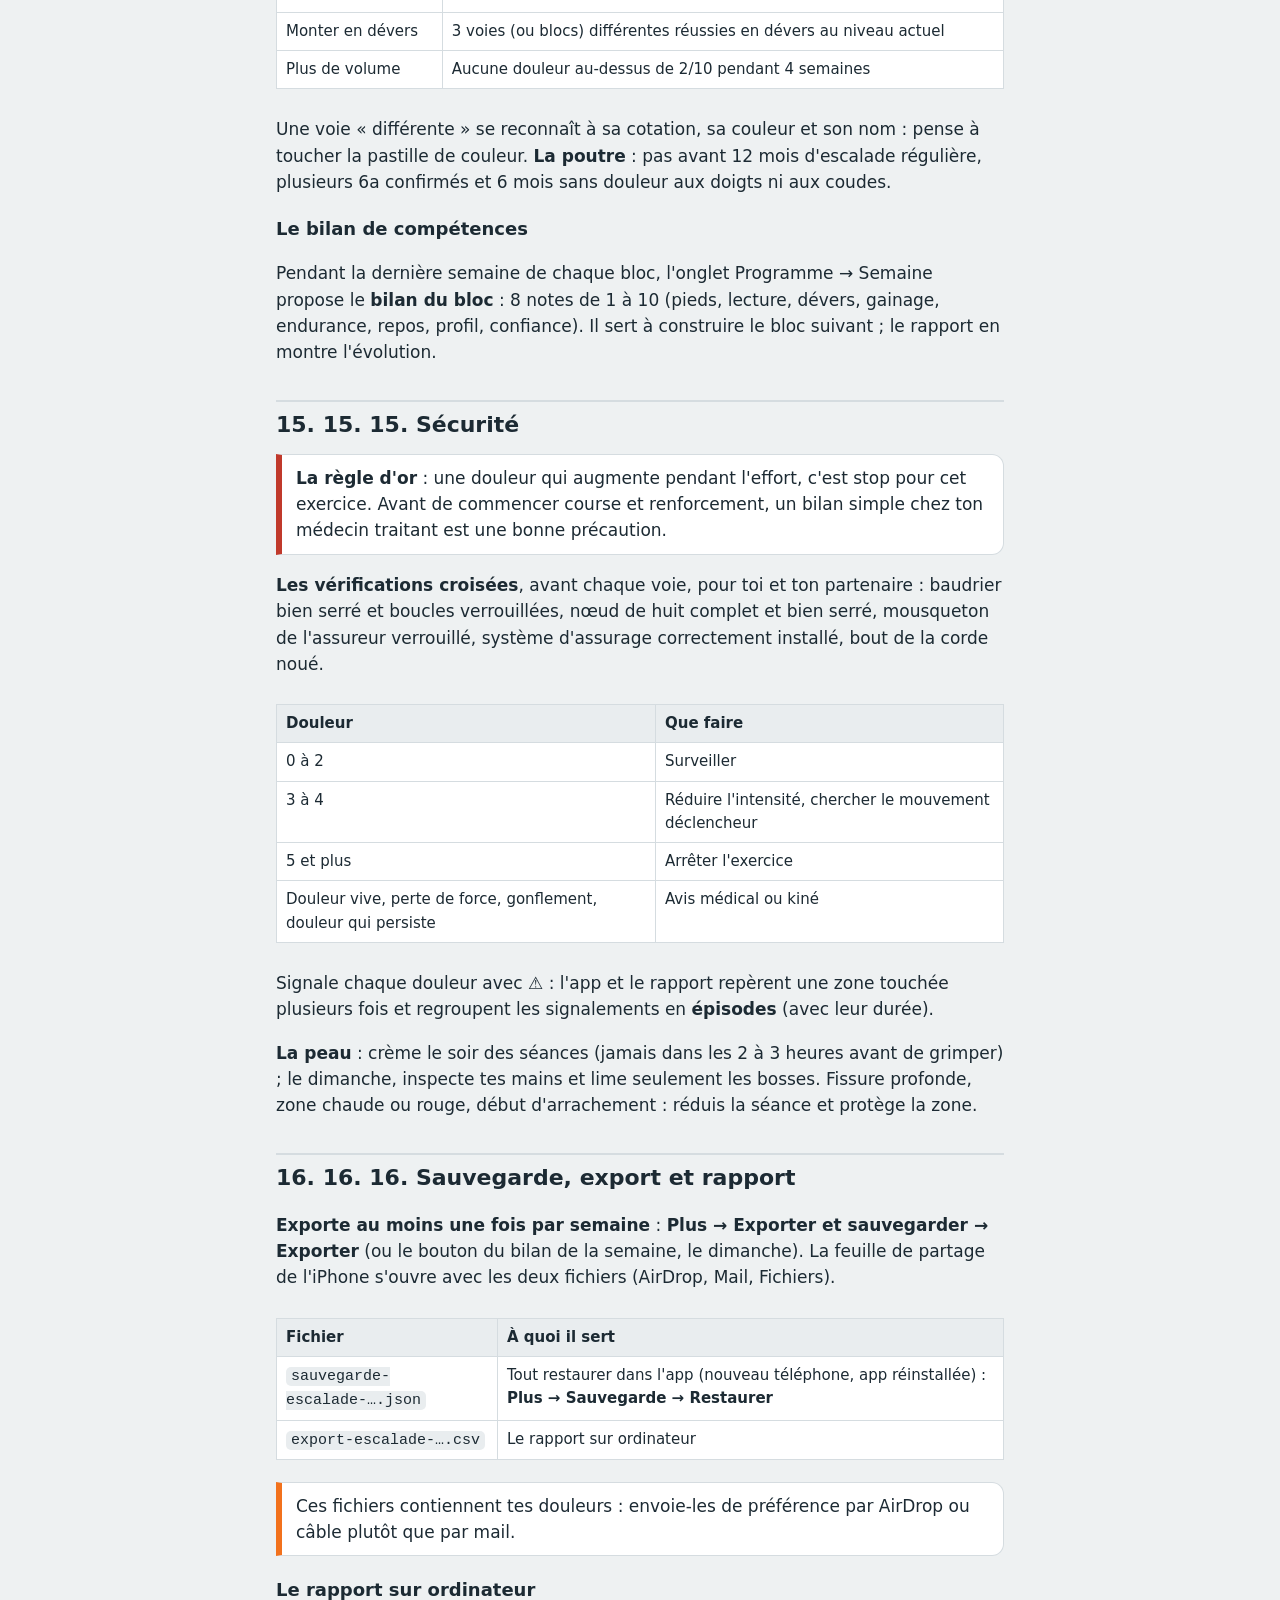
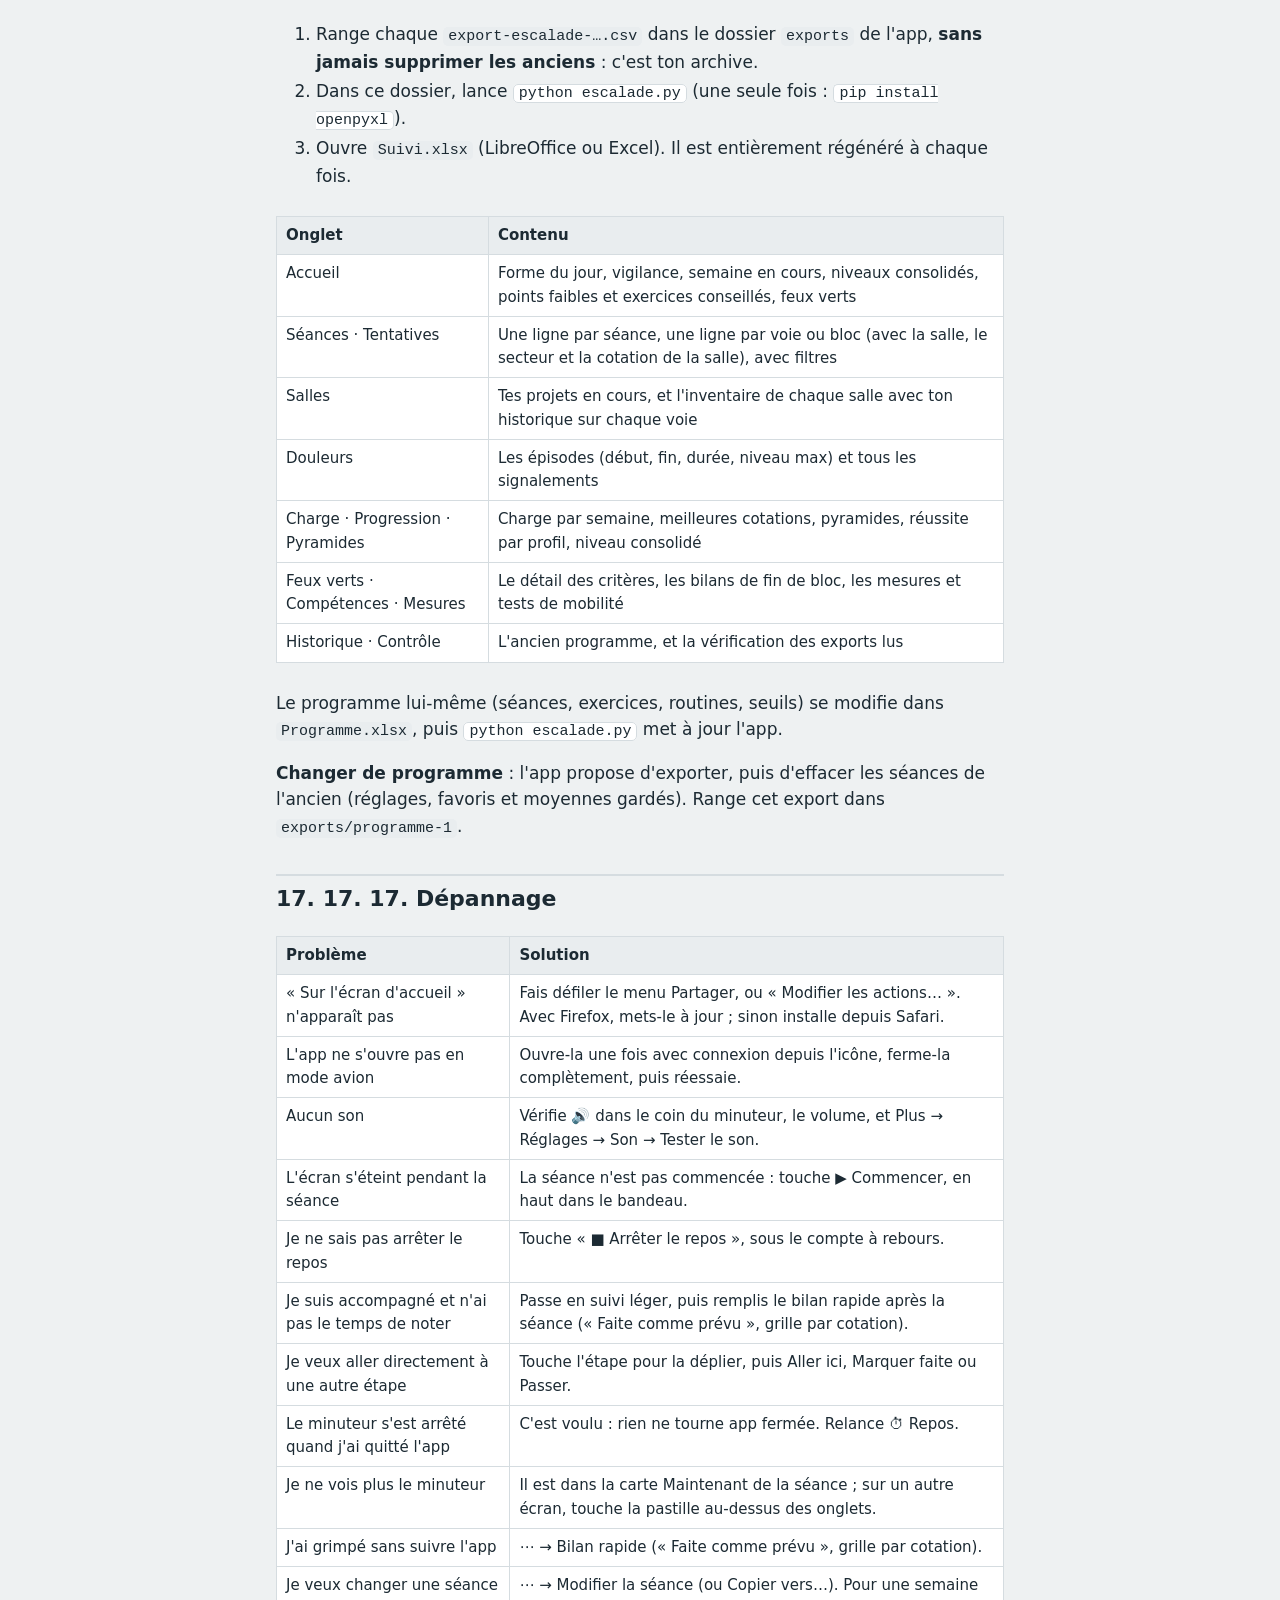
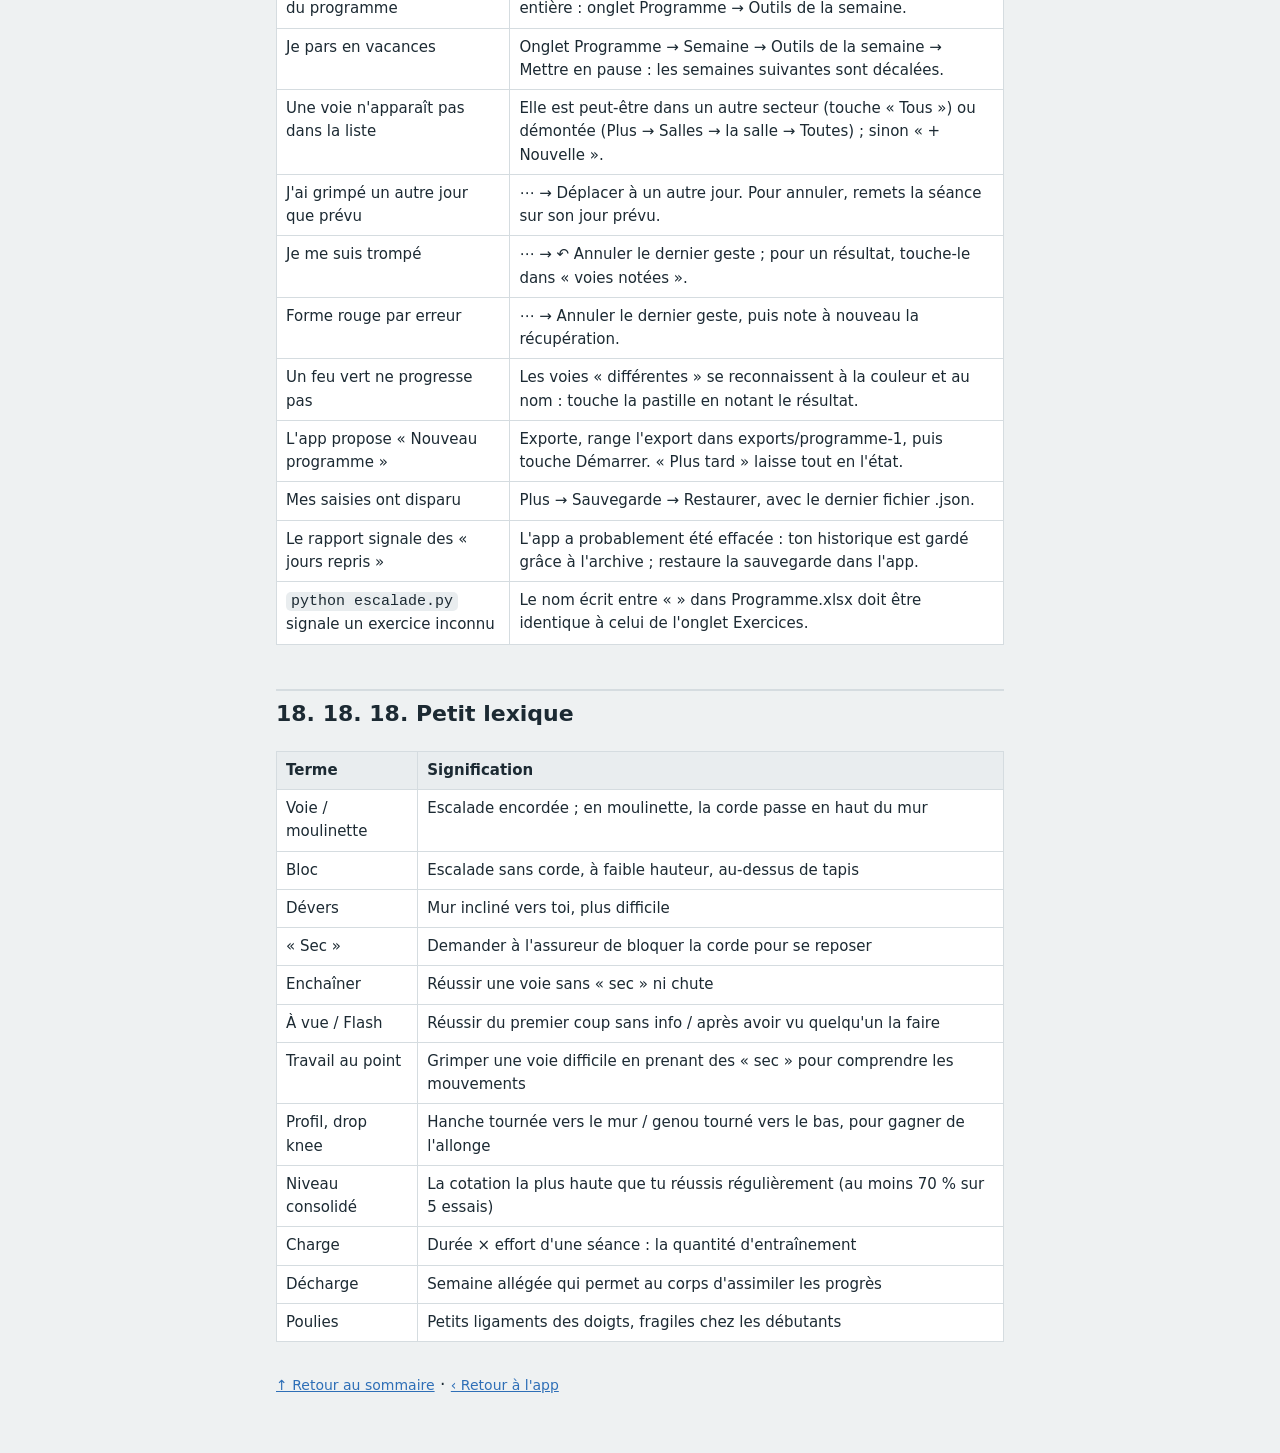
==== commit 1a41ff0c: "Add files via upload" ====
--- a/aide.html
+++ b/aide.html
@@ -71,7 +71,7 @@
 <li><a href="#lexique">Petit lexique</a></li>
 </ol></nav>
 
-<h2 id="presentation">1. 1. Présentation</h2>
+<h2 id="presentation">1. 1. 1. Présentation</h2>
 <p>L'app affiche ta séance du jour et t'aide à la faire : étapes à cocher, minuteur de repos, chronos, relevé de tes voies et blocs, suivi des douleurs et de ta forme. Elle fonctionne <b>sans connexion</b>, à la salle comme en mode avion.</p>
 <p>Tout ce que tu notes reste sur ton téléphone : personne d'autre n'y a accès. En contrepartie, si tu supprimes l'app ou changes de téléphone sans sauvegarde, tes saisies sont perdues (voir <a href="#suivi">Sauvegarde</a>).</p>
 <div class="tableau"><table>
@@ -82,7 +82,7 @@
 </table></div>
 <p>Tu peux suivre le programme fourni, ou ne faire que tes propres séances, créées en quelques appuis.</p>
 
-<h2 id="installation">2. 2. Installation et mises à jour</h2>
+<h2 id="installation">2. 2. 2. Installation et mises à jour</h2>
 <h3>Sur iPhone</h3>
 <ol>
 <li>Ouvre l'adresse de l'app dans <b>Safari</b> (ou Firefox à jour) et attends que la page soit chargée.</li>
@@ -96,14 +96,14 @@
 <p>Quand une nouvelle version est disponible, un bandeau <b>« Nouvelle version disponible »</b> apparaît : touche-le. Le numéro de version est affiché en bas de l'onglet <b>Plus</b>.</p>
 <p>Une nouvelle icône n'apparaît qu'après réinstallation : exporte d'abord, supprime l'icône, réinstalle, puis restaure la sauvegarde.</p>
 
-<h2 id="ecran">3. 3. L'écran en un coup d'œil</h2>
+<h2 id="ecran">3. 3. 3. L'écran en un coup d'œil</h2>
 <div class="tableau"><table>
 <tr><th>Onglet (en bas)</th><th>Ce qu'il contient</th></tr>
 <tr><td><b>Séance</b></td><td>La séance du jour, avec la carte « Maintenant » ; un jour sans séance, l'écran « Repos » et la prochaine séance</td></tr>
-<tr><td><b>Programme</b></td><td>Deux vues : <b>Semaine</b> (feux verts, mesures, bilan de compétences, séances, <b>+ Créer une séance</b>) et <b>Programme</b> (toutes les semaines, bloc par bloc)</td></tr>
-<tr><td><b>Plus</b></td><td>Exercices et méthodes, Salles, Exporter, Sauvegarde, Réglages, Aide</td></tr>
-</table></div>
-<p><b>En haut</b> : la date (‹ et › ou un glissement du doigt sur l'en-tête pour changer de séance) et le bouton <b>⋯</b> (menu de la séance). Dans les écrans de l'onglet Plus (Salles, Exercices, Réglages…), la flèche <b>‹</b> sert de <b>retour</b> à l'écran précédent. Une <b>pastille orange</b> sur Plus rappelle d'exporter (dernier export il y a plus de 7 jours).</p>
+<tr><td><b>Programme</b></td><td>Trois vues : <b>Semaine</b> (bilan de la semaine, séances à compléter, feux verts, mesures, séances, <b>+ Créer une séance</b>), <b>Programme</b> (toutes les semaines, bloc par bloc) et <b>Progrès</b> (niveaux consolidés, réussites, pyramides, charge, feux verts)</td></tr>
+<tr><td><b>Plus</b></td><td>Exercices et méthodes, Salles, Exporter et sauvegarder, Réglages, Aide</td></tr>
+</table></div>
+<p><b>Changer de séance</b> : glisse le doigt vers la gauche ou la droite n'importe où sur l'écran (ou ‹ et › en haut). <b>En haut</b> : la date et le bouton <b>⋯</b> (menu de la séance). Dans les écrans de l'onglet Plus (Salles, Exercices, Réglages…), la flèche <b>‹</b> sert de <b>retour</b> à l'écran précédent. Une <b>pastille orange</b> sur Plus rappelle d'exporter (dernier export il y a plus de 7 jours).</p>
 <h3>Une couleur = un sens</h3>
 <div class="tableau"><table>
 <tr><th>Couleur</th><th>Sens</th></tr>
@@ -115,16 +115,17 @@
 <tr><td>sable → brun</td><td>L'échelle de 1 à 10 de l'effort et de la douleur</td></tr>
 </table></div>
 
-<h2 id="reglages">4. 4. Premiers réglages</h2>
+<h2 id="reglages">4. 4. 4. Premiers réglages</h2>
 <p>Va dans <b>Plus → ⚙ Réglages</b> :</p>
 <ol>
 <li><b>Programme</b> : « Le programme + mes séances » pour suivre le programme fourni, ou « Uniquement mes séances créées ».</li>
-<li><b>Minuteur</b> : repos automatique ou manuel, résultat demandé à chaque passage, temps moyen par voie et par bloc (l'app s'ajuste ensuite à ta moyenne réelle).</li>
+<li><b>Affichage</b> : la <b>grande</b> carte Maintenant, lisible de loin à la salle.</li>
+<li><b>Minuteur</b> : repos automatique ou manuel, résultat demandé à chaque passage.</li>
 <li><b>Son</b> : volume, bips, son en mode silencieux, puis <b>Tester le son</b>.</li>
 <li><b>Rappels calendrier</b> (facultatif) : l'heure de chaque activité, puis <b>Créer le fichier calendrier</b> et « Ajouter tout ».</li>
 </ol>
 
-<h2 id="seance">5. Faire une séance pas à pas</h2>
+<h2 id="seance">5. 5. Faire une séance pas à pas</h2>
 <h3>Deux façons de suivre une séance</h3>
 <div class="tableau"><table>
 <tr><th>Suivi</th><th>Quand</th><th>Pendant la séance</th></tr>
@@ -132,6 +133,8 @@
 <tr><td><b>Détaillé</b></td><td>Tu es seul et tu veux un suivi précis</td><td>Passage par passage, avec le résultat de chaque voie ou bloc.</td></tr>
 </table></div>
 <p>Tu choisis au démarrage ; l'app retient ton choix pour chaque type de séance. Tu peux changer à tout moment : « Suivi léger · changer » en bas de la carte Maintenant, ou ⋯ → Passer en suivi détaillé / léger.</p>
+<h3>La ligne du temps</h3>
+<p>Sous le bandeau, une frise montre les <b>phases</b> de la séance, chacune large selon sa durée prévue (« 20 · 11 · 12 · 22 · 10 », en minutes), dans la couleur de son type. Touche une phase pour l'ouvrir dans la liste. La carte Maintenant indique la phase en cours et son temps : « Phase 3 sur 7 · Facile · 8 / 11 min ». L'app ne mesure pas le temps passé sur chaque voie ou bloc : seul compte le découpage de la séance.</p>
 <h3>Le déroulement</h3>
 <ol>
 <li><b>En haut de l'écran</b>, le bandeau de couleur : l'activité, la durée prévue, et le choix <b>Voie · Remplacement bloc</b> le mercredi si tu n'as pas de partenaire.</li>
@@ -158,17 +161,18 @@
 </ul>
 <p><b>Le menu ⋯</b> regroupe le reste, en deux parties. <i>Cette séance</i> : Bilan rapide, Modifier la séance, Copier vers…, Déplacer, Séance sautée. <i>Corriger</i> : Annuler le dernier geste, Réinitialiser.</p>
 <p>Le bilan rapide s'ouvre aussi par ⋯ → Bilan rapide, ou par « Déjà faite ? Bilan rapide » dans le bandeau d'une séance pas encore commencée. Ses données comptent dans les pyramides, les feux verts et la charge, mais pas dans les moyennes de temps par voie ou par bloc.</p>
+<p><b>Le bilan de la semaine</b> : le dimanche (et le lundi pour la semaine écoulée), une carte en haut de la vue Semaine résume ta semaine (séances, réussites, douleur maximale), avec les <b>mesures</b> et le bouton <b>Exporter</b>.</p>
 <p><b>Les séances à compléter</b> : en haut de l'onglet Programme → Semaine, une carte liste les séances des 14 derniers jours sans bilan. Un appui ouvre leur bilan rapide.</p>
 <p><b>Tu ne fais pas une séance ?</b> Touche <b>Séance sautée</b> dans le bandeau, puis la raison. <b>Un jour sans séance</b>, l'onglet Séance affiche « Repos » et la prochaine séance. <b>Les mesures de la semaine</b> se remplissent depuis l'onglet Programme → Semaine.</p>
 
-<h2 id="temps">6. 6. Suivre l'avancement et le temps</h2>
+<h2 id="temps">6. 6. 6. Suivre l'avancement et le temps</h2>
 <ul>
 <li><b>Carte Maintenant</b> : le temps depuis le début (« ⏱ 0:47 depuis le début · fin vers 20:35 »), « Étape 4 sur 7 », une barre découpée par étape (vert = fait, blanc = en cours), « 8 min sur ≈ 12 min », le chrono du passage et l'étape suivante.</li>
 <li><b>Liste</b> : chaque étape a un numéro, un type, un état (✓, ▶, ○) et une durée prévue. Les étapes faites se replient (« 3 étapes faites ▸ »).</li>
 <li><b>Durées prévues</b> : exactes quand la séance les indique ; sinon passages × temps moyen (4 min par voie, 1 min 30 par bloc au départ) + repos. Après quelques séances, l'app utilise ta moyenne réelle.</li>
 </ul>
 
-<h2 id="corriger">7. 7. Corriger, annuler, compléter</h2>
+<h2 id="corriger">7. 7. 7. Corriger, annuler, compléter</h2>
 <p><b>Le menu ⋯</b>, en haut à côté de la date :</p>
 <ul>
 <li><b>■ Terminer la séance</b>, même avant la fin ;</li>
@@ -182,36 +186,33 @@
 </ul>
 <p>Après chaque passage, un bandeau « Passage noté · <b>Annuler</b> » reste 5 secondes. Un rond <b>+</b> compte un passage en plus. Pour <b>corriger un résultat</b>, touche « voies notées », puis le résultat (✎). Une <b>séance oubliée</b> est signalée à la prochaine ouverture, avec une durée estimée.</p>
 
-<h2 id="minuteur">8. Le minuteur de repos</h2>
-<p>Par défaut, le repos est <b>manuel</b> : touche <b>⏱ Repos</b> dans la carte Maintenant quand tu veux un minuteur. (Plus → Réglages → Minuteur permet de le faire démarrer tout seul après chaque passage.)</p>
-<p>Le compte à rebours s'affiche dans la carte, qui prend la couleur du repos ; orange vif dans les 10 dernières secondes, vert à la fin.</p>
-<div class="tableau"><table>
-<tr><th>Bouton</th><th>Effet</th></tr>
-<tr><td><b>■ Arrêter le repos</b></td><td>Arrête le minuteur tout de suite</td></tr>
-<tr><td>−30 / +30</td><td>Retire ou ajoute 30 secondes</td></tr>
-<tr><td>❚❚ / ▶</td><td>Pause ou reprise</td></tr>
-<tr><td>Passer</td><td>Termine la phase en cours</td></tr>
-<tr><td>✓ Fait : …</td><td>Valide directement l'étape suivante</td></tr>
-<tr><td>🔊 (coin)</td><td>Coupe ou remet le son</td></tr>
-</table></div>
-<p>Touche le temps pour le <b>plein écran</b>. Sur un autre écran, une <b>pastille</b> au-dessus des onglets ramène à la séance. Les exercices en durée (planche, traversée) ont leur propre bouton <b>▶ 30 s</b> (ou leur durée) dans la carte.</p>
-
-<h2 id="exercices">9. 9. Exercices et méthodes</h2>
+<h2 id="minuteur">8. Le minuteur de repos et la fermeture de l'app</h2>
+<p>Le repos est <b>manuel</b> : touche <b>⏱ Repos</b> dans la carte Maintenant quand tu veux un minuteur entre deux essais. Le compte à rebours s'affiche dans la carte ; <b>■ Arrêter le repos</b> l'arrête tout de suite. Les exercices en durée (planche, traversée) ont leur bouton <b>▶ 30 s</b>.</p>
+<p><b>Quand tu quittes l'app</b>, tout s'arrête : minuteur, échauffement guidé, écran allumé. La séance est mise en pause :</p>
+<ul>
+<li>tu reviens <b>dans les 15 minutes</b> : la séance reprend simplement ;</li>
+<li><b>plus tard dans la journée</b> : l'app propose <b>Reprendre</b> ou <b>Terminer</b> (bilan rapide, avec l'heure où tu as quitté l'app) ;</li>
+<li><b>un autre jour</b> : la séance reste dans « séances à compléter ».</li>
+</ul>
+<p>Le temps passé app fermée ne compte pas dans le temps des phases.</p>
+
+<h2 id="exercices">9. 9. 9. Exercices et méthodes</h2>
 <p><b>Plus → 📖 Exercices et méthodes</b> : une recherche, et des tuiles (★ Favoris, Voie et bloc, Voie, Bloc, Méthodes, Muscu, Course, Mobilité, Soins, Routines). Une discipline s'ouvre sur les tuiles de ses <b>sous-catégories</b> (par exemple Voie et bloc → Pieds, Corps et équilibre, Dévers…), puis la liste, puis la fiche ; le <b>fil d'Ariane</b> en haut (« Exercices › Voie et bloc › Pieds ») permet de remonter. Chaque fiche donne le niveau, le but, les étapes, les erreurs fréquentes, une version plus facile, la sécurité, les séances du programme où il apparaît et la dernière fois que tu l'as fait, avec <b>☆ Favori</b> et <b>+ Ajouter à une séance</b>.</p>
 <p>Les exercices <b>prévus plus tard</b> sont grisés avec un 🔒 : ils demandent plus aux tendons. Demande conseil à un moniteur avant de les essayer.</p>
 
-<h2 id="salles">10. 10. Les salles et leurs voies</h2>
+<h2 id="salles">10. 10. 10. Les salles et leurs voies</h2>
 <p><b>Plus → 🏢 Salles</b>. Pour une nouvelle salle, un <b>assistant</b> en 3 étapes : le nom et le type, les secteurs (des suggestions à toucher : Dalle, Vertical, Léger dévers, Dévers, Toit, Pan, ou les tiens), puis l'échelle des blocs (de 1 à 9, de 1 à 6, ou comme l'app).</p>
 <p>La fiche d'une salle a trois onglets :</p>
 <ul>
-<li><b>Voies</b> : le <b>mur en un coup d'œil</b> (pour chaque cotation, combien sont en place et combien tu as réussi), tes <b>projets en cours</b>, puis les voies en <b>tuiles colorées</b> par secteur, avec les filtres <b>En place · À essayer · Réussies · Toutes</b>. Touche une tuile pour sa fiche : notes de méthode, historique, statut, et l'étoile <b>☆ À faire aujourd'hui</b>, qui la met en tête de la liste pendant ta séance (l'étoile s'efface le lendemain ou dès que la voie est réussie).</li>
-<li><b>Secteurs</b> : touche un secteur pour ouvrir <b>sa page</b> : ses voies en tuiles (avec les mêmes filtres), « + Ajouter des voies », <b>Renouvelé</b> quand la salle a changé ses voies (elles passent en « démontée », gardées dans ton historique, puis l'app enchaîne sur l'ajout des nouvelles), son nom et ses <b>profils</b>. Un secteur peut en avoir plusieurs (par exemple Dalle et Dévers) : à l'ajout d'une voie, tu choisis le sien.</li>
+<li><b>Voies</b> : dans une salle qui a des blocs et des voies, une bascule <b>Blocs · Voies</b> ; puis le <b>mur en un coup d'œil</b> (pour chaque cotation, combien sont en place et combien tu as réussi), tes <b>projets en cours</b>, puis les voies en <b>tuiles colorées</b> par secteur, avec les filtres <b>En place · À essayer · Réussies · Toutes</b>. Touche une tuile pour sa fiche : notes de méthode, historique, statut, et l'étoile <b>☆ À faire aujourd'hui</b>, qui la met en tête de la liste pendant ta séance (l'étoile s'efface le lendemain ou dès que la voie est réussie).</li>
+<li><b>Secteurs</b> : un secteur, c'est ce que la salle renouvelle en une fois (les zones qu'elle nomme elle-même). Chacun a un <b>type</b> (Bloc ou Voie), un <b>profil habituel</b> et une place dans la liste (↑ ↓, dans l'ordre de ton tour de salle). Touche un secteur pour ouvrir <b>sa page</b> : ses voies en tuiles (avec les mêmes filtres), « + Ajouter des voies », <b>Renouvelé</b> quand la salle a changé ses voies (elles passent en « démontée », gardées dans ton historique, puis l'app enchaîne sur l'ajout des nouvelles), son nom, son type et son profil habituel. Le profil appartient à chaque voie : celui du secteur n'est que proposé.</li>
 <li><b>Réglages</b> : nom, type, l'assistant pour compléter les secteurs et l'échelle, les <b>couleurs propres à la salle</b> (en plus des 19 couleurs communes, par exemple « Saumon » ou « Bicolore jaune-noir »), et les <b>échelles de cotation</b> (la cotation affichée dans la salle et son équivalent dans l'app, pour comparer les salles et calculer les feux verts).</li>
 </ul>
-<p><b>Ajouter des voies en rafale</b> : « + Ajouter des voies », choisis le secteur, la couleur et la cotation, puis <b>Ajouter et continuer</b> : le secteur reste choisi, il suffit d'enchaîner couleur et cotation.</p>
+<p><b>Ajouter des voies en rafale</b> : « + Ajouter des voies » (le secteur est déjà choisi d'après l'écran où tu es), puis la couleur, la cotation, le <b>profil de la voie</b> et, si tu veux, son <b>repère</b> (n° de couloir ou de ligne) ; <b>Ajouter et continuer</b> enchaîne la suivante. Chaque voie a une identité lisible partout : « Jaune 5c · Mur A · n° 7 ».</p>
+<p><b>Pendant la séance</b>, la liste ne montre que les secteurs du bon type (blocs ou voies), avec un filtre par secteur et un filtre par couleur. Dans le <b>bilan rapide</b>, touche une cotation de la grille pour voir les voies de cette cotation, rangées par secteur, et indiquer lesquelles tu as faites.</p>
 <div class="encadre">Pas le temps d'encoder toutes les voies ? <b>Chaque résultat noté avec une couleur (ou un nom) ajoute la voie à la salle</b> : l'inventaire se construit tout seul au fil des séances. Après un renouvellement ou une suppression, le bandeau <b>Annuler</b> permet de revenir en arrière.</div>
 
-<h2 id="modifier">11. 11. Modifier le programme</h2>
+<h2 id="modifier">11. 11. 11. Modifier le programme</h2>
 <p>Tout se fait dans l'app, sans ordinateur. Une séance modifiée porte la mention « modifiée ».</p>
 <ul>
 <li><b>Modifier une séance</b> : ⋯ → <b>Modifier la séance</b>. Chaque ligne se règle (nombre de passages, repos, type facile ou effort), se déplace (↑ ↓) ou se supprime (✕). Ajoute un <b>exercice</b> de la bibliothèque, une <b>routine</b> ou une <b>consigne</b>. Le mode <b>Texte</b> montre la séance entière, pour ceux qui connaissent la syntaxe.</li>
@@ -223,7 +224,7 @@
 <p>Une semaine déjà commencée n'est jamais écrasée. Après chaque copie ou décalage, le bandeau <b>Annuler</b> permet de revenir en arrière.</p>
 <p><b>Sur ordinateur</b> : les modifications partent dans l'export ; <code>python escalade.py</code> les reporte dans <code>Programme.xlsx</code> et met à jour <code>data.js</code>. Envoie ensuite <code>data.js</code> et <code>sw.js</code> sur GitHub : l'app intègre alors les modifications au programme.</p>
 
-<h2 id="creer">12. 12. Créer ses propres séances</h2>
+<h2 id="creer">12. 12. 12. Créer ses propres séances</h2>
 <p>Onglet <b>Programme → Semaine → + Créer une séance</b>, en trois étapes : type et modèle (chaque carte indique sa durée estimée), réglages (durée totale en direct), aperçu et exercices ajoutés. Puis <b>Créer la séance</b>.</p>
 <div class="tableau"><table>
 <tr><th>Type</th><th>Modèles</th></tr>
@@ -233,7 +234,7 @@
 <tr><td>Libre</td><td>Séance vide : tu notes ce que tu fais</td></tr>
 </table></div>
 
-<h2 id="programme">13. 13. Le programme</h2>
+<h2 id="programme">13. 13. 13. Le programme</h2>
 <p>L'onglet <b>Programme → Programme</b> montre toutes les semaines, bloc par bloc : dates, phase et un symbole par séance (✓ faite, ✗ sautée, ○ à venir). Touche une semaine pour l'ouvrir.</p>
 <p>Le programme avance par <b>blocs de 8 semaines</b>. Le bloc 1 va du lundi 9 novembre 2026 au 3 janvier 2027 ; le bloc suivant est construit à la fin de chaque bloc, d'après tes résultats.</p>
 <div class="tableau"><table>
@@ -257,7 +258,7 @@
 </ol>
 <p>Répartition de l'effort : 80 % en maîtrise, 15 % en difficulté, 5 % à la limite.</p>
 
-<h2 id="progression">14. 14. Feux verts, forme et compétences</h2>
+<h2 id="progression">14. 14. 14. Feux verts, forme et compétences</h2>
 <h3>La forme du jour</h3>
 <p>Calculée au démarrage d'une séance d'escalade à partir de tes trois notes et de la douleur avant :</p>
 <div class="tableau"><table>
@@ -280,7 +281,7 @@
 <h3>Le bilan de compétences</h3>
 <p>Pendant la dernière semaine de chaque bloc, l'onglet Programme → Semaine propose le <b>bilan du bloc</b> : 8 notes de 1 à 10 (pieds, lecture, dévers, gainage, endurance, repos, profil, confiance). Il sert à construire le bloc suivant ; le rapport en montre l'évolution.</p>
 
-<h2 id="securite">15. 15. Sécurité</h2>
+<h2 id="securite">15. 15. 15. Sécurité</h2>
 <div class="encadre danger"><b>La règle d'or</b> : une douleur qui augmente pendant l'effort, c'est stop pour cet exercice. Avant de commencer course et renforcement, un bilan simple chez ton médecin traitant est une bonne précaution.</div>
 <p><b>Les vérifications croisées</b>, avant chaque voie, pour toi et ton partenaire : baudrier bien serré et boucles verrouillées, nœud de huit complet et bien serré, mousqueton de l'assureur verrouillé, système d'assurage correctement installé, bout de la corde noué.</p>
 <div class="tableau"><table>
@@ -293,8 +294,8 @@
 <p>Signale chaque douleur avec <b>⚠</b> : l'app et le rapport repèrent une zone touchée plusieurs fois et regroupent les signalements en <b>épisodes</b> (avec leur durée).</p>
 <p><b>La peau</b> : crème le soir des séances (jamais dans les 2 à 3 heures avant de grimper) ; le dimanche, inspecte tes mains et lime seulement les bosses. Fissure profonde, zone chaude ou rouge, début d'arrachement : réduis la séance et protège la zone.</p>
 
-<h2 id="suivi">16. 16. Sauvegarde, export et rapport</h2>
-<p><b>Exporte au moins une fois par semaine</b> : <b>Plus → ⬆ Exporter</b> crée deux fichiers.</p>
+<h2 id="suivi">16. 16. 16. Sauvegarde, export et rapport</h2>
+<p><b>Exporte au moins une fois par semaine</b> : <b>Plus → Exporter et sauvegarder → Exporter</b> (ou le bouton du bilan de la semaine, le dimanche). La feuille de partage de l'iPhone s'ouvre avec les deux fichiers (AirDrop, Mail, Fichiers).</p>
 <div class="tableau"><table>
 <tr><th>Fichier</th><th>À quoi il sert</th></tr>
 <tr><td><code>sauvegarde-escalade-….json</code></td><td>Tout restaurer dans l'app (nouveau téléphone, app réinstallée) : <b>Plus → Sauvegarde → Restaurer</b></td></tr>
@@ -320,7 +321,7 @@
 <p>Le programme lui-même (séances, exercices, routines, seuils) se modifie dans <code>Programme.xlsx</code>, puis <kbd>python escalade.py</kbd> met à jour l'app.</p>
 <p><b>Changer de programme</b> : l'app propose d'exporter, puis d'effacer les séances de l'ancien (réglages, favoris et moyennes gardés). Range cet export dans <code>exports/programme-1</code>.</p>
 
-<h2 id="depannage">17. 17. Dépannage</h2>
+<h2 id="depannage">17. 17. 17. Dépannage</h2>
 <div class="tableau"><table>
 <tr><th>Problème</th><th>Solution</th></tr>
 <tr><td>« Sur l'écran d'accueil » n'apparaît pas</td><td>Fais défiler le menu Partager, ou « Modifier les actions… ». Avec Firefox, mets-le à jour ; sinon installe depuis Safari.</td></tr>
@@ -330,6 +331,7 @@
 <tr><td>Je ne sais pas arrêter le repos</td><td>Touche « ■ Arrêter le repos », sous le compte à rebours.</td></tr>
 <tr><td>Je suis accompagné et n'ai pas le temps de noter</td><td>Passe en suivi léger, puis remplis le bilan rapide après la séance (« Faite comme prévu », grille par cotation).</td></tr>
 <tr><td>Je veux aller directement à une autre étape</td><td>Touche l'étape pour la déplier, puis Aller ici, Marquer faite ou Passer.</td></tr>
+<tr><td>Le minuteur s'est arrêté quand j'ai quitté l'app</td><td>C'est voulu : rien ne tourne app fermée. Relance ⏱ Repos.</td></tr>
 <tr><td>Je ne vois plus le minuteur</td><td>Il est dans la carte Maintenant de la séance ; sur un autre écran, touche la pastille au-dessus des onglets.</td></tr>
 <tr><td>J'ai grimpé sans suivre l'app</td><td>⋯ → Bilan rapide (« Faite comme prévu », grille par cotation).</td></tr>
 <tr><td>Je veux changer une séance du programme</td><td>⋯ → Modifier la séance (ou Copier vers…). Pour une semaine entière : onglet Programme → Outils de la semaine.</td></tr>
@@ -345,7 +347,7 @@
 <tr><td><code>python escalade.py</code> signale un exercice inconnu</td><td>Le nom écrit entre « » dans Programme.xlsx doit être identique à celui de l'onglet Exercices.</td></tr>
 </table></div>
 
-<h2 id="lexique">18. 18. Petit lexique</h2>
+<h2 id="lexique">18. 18. 18. Petit lexique</h2>
 <div class="tableau"><table>
 <tr><th>Terme</th><th>Signification</th></tr>
 <tr><td>Voie / moulinette</td><td>Escalade encordée ; en moulinette, la corde passe en haut du mur</td></tr>
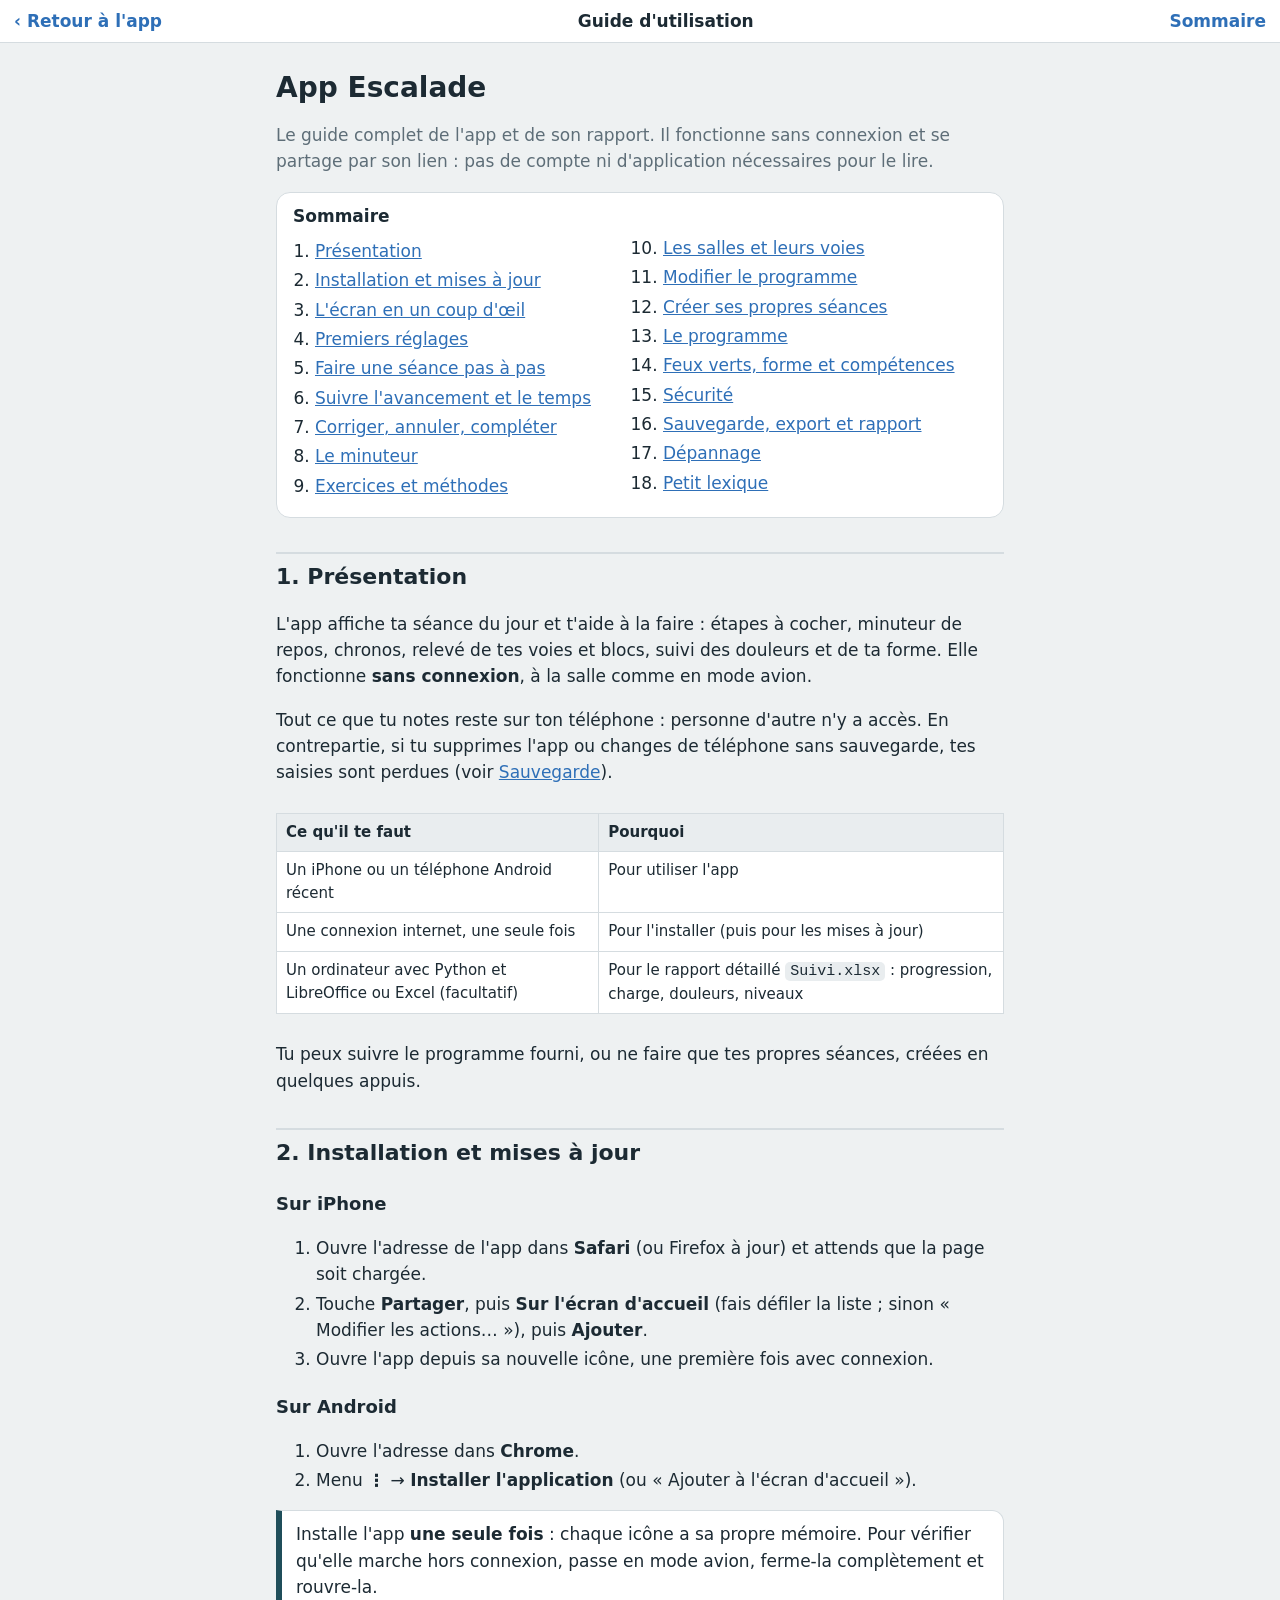
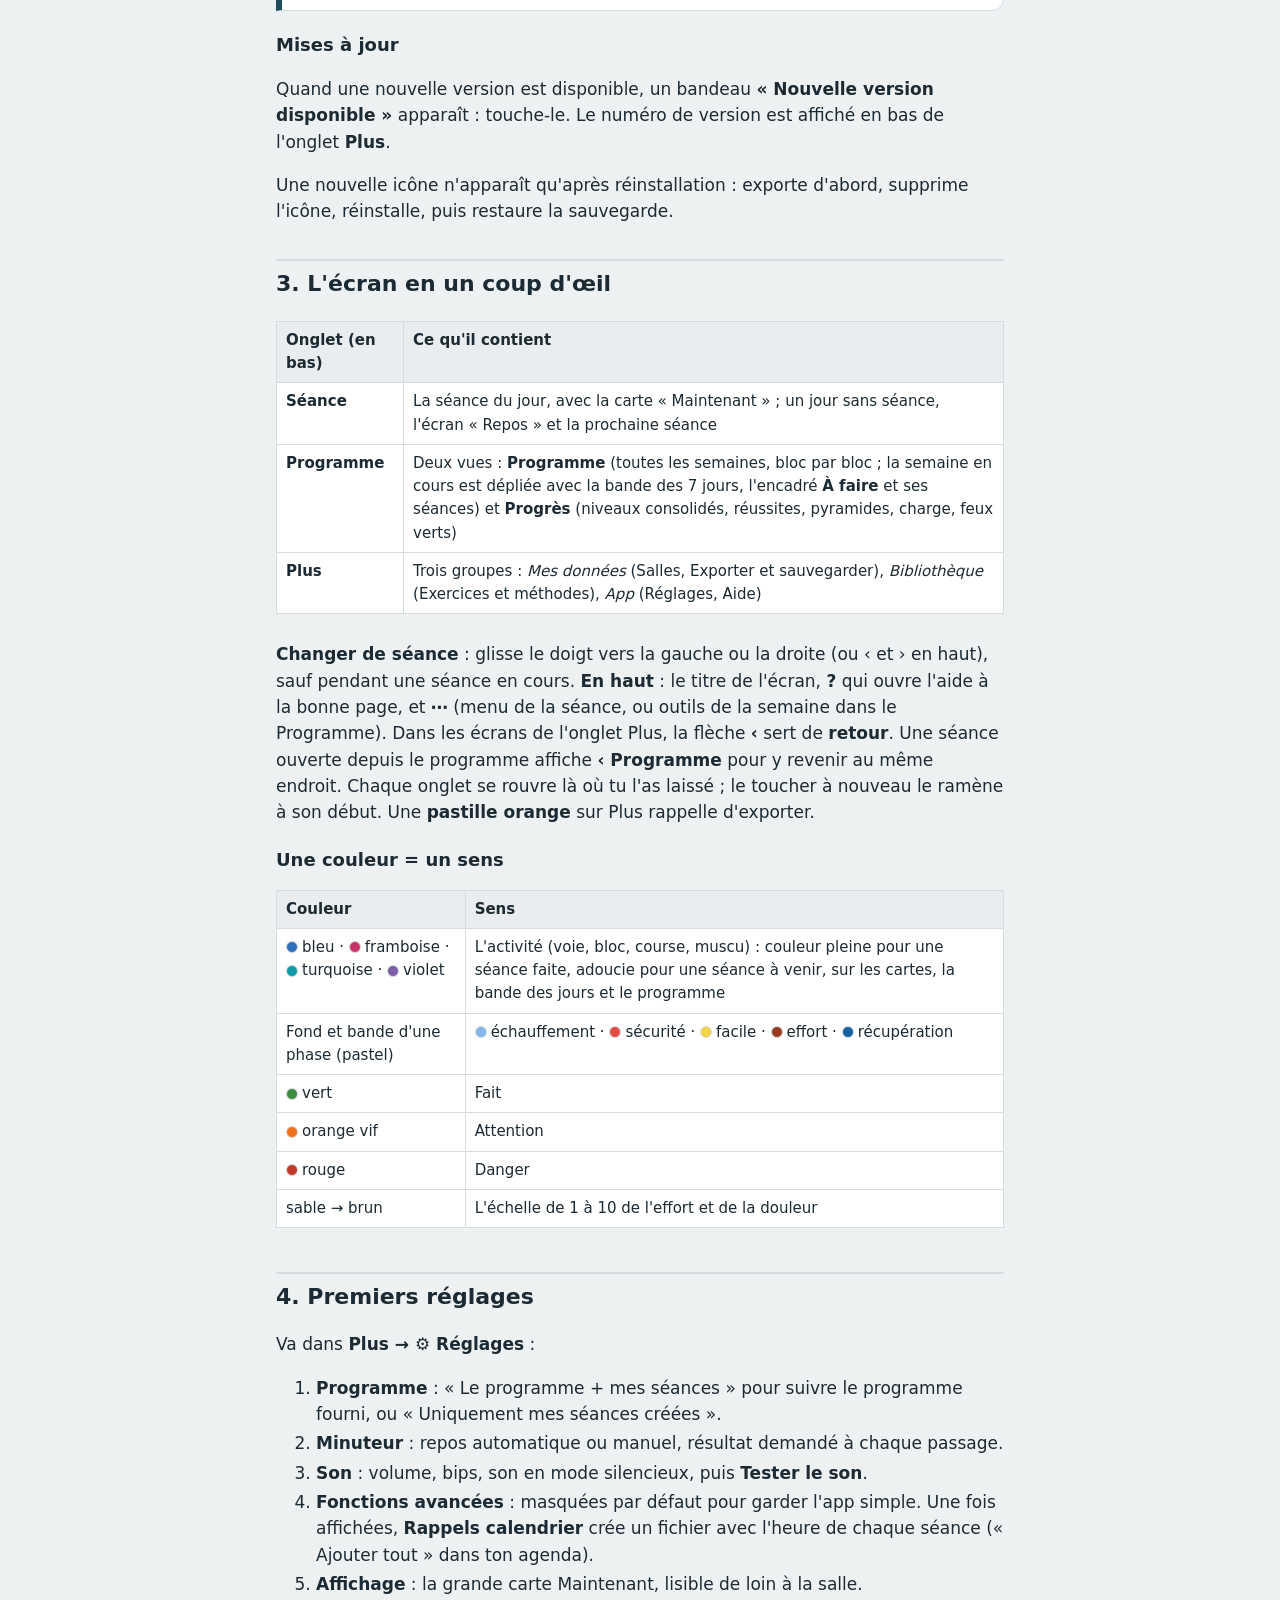
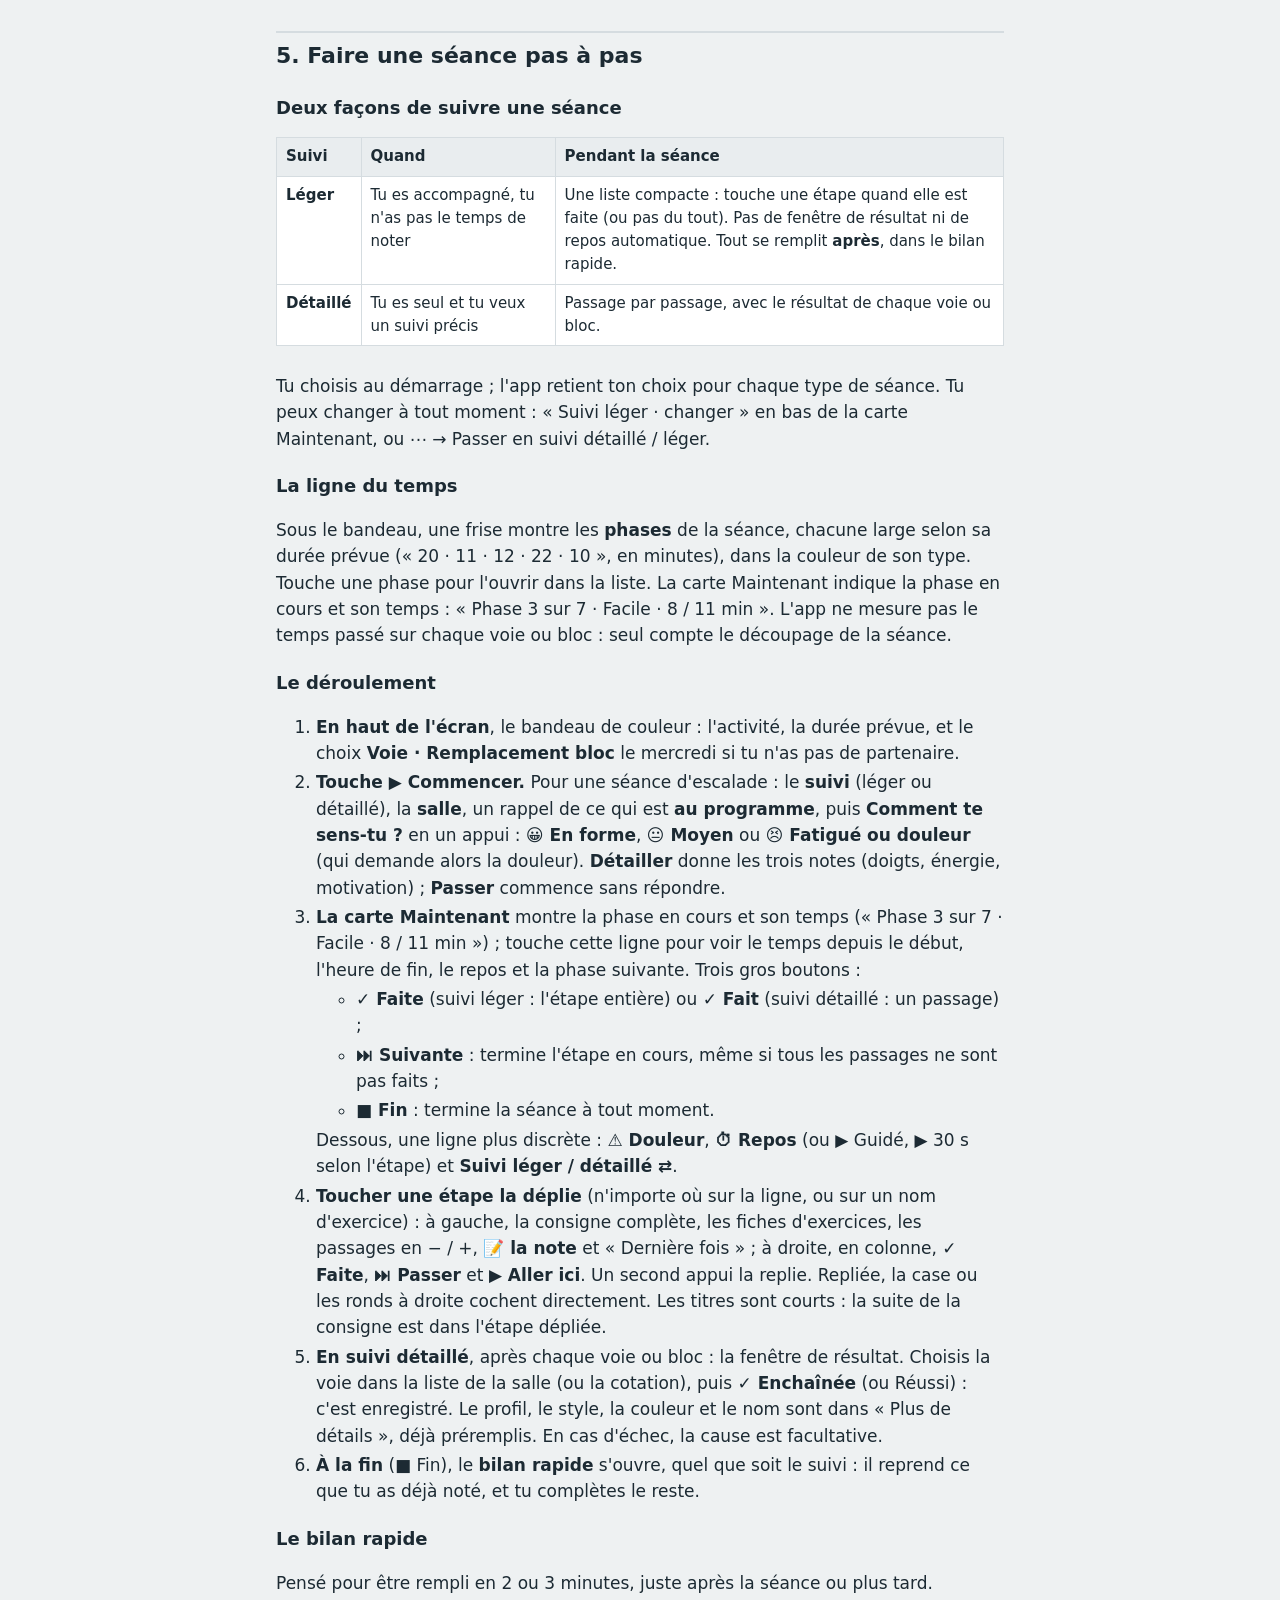
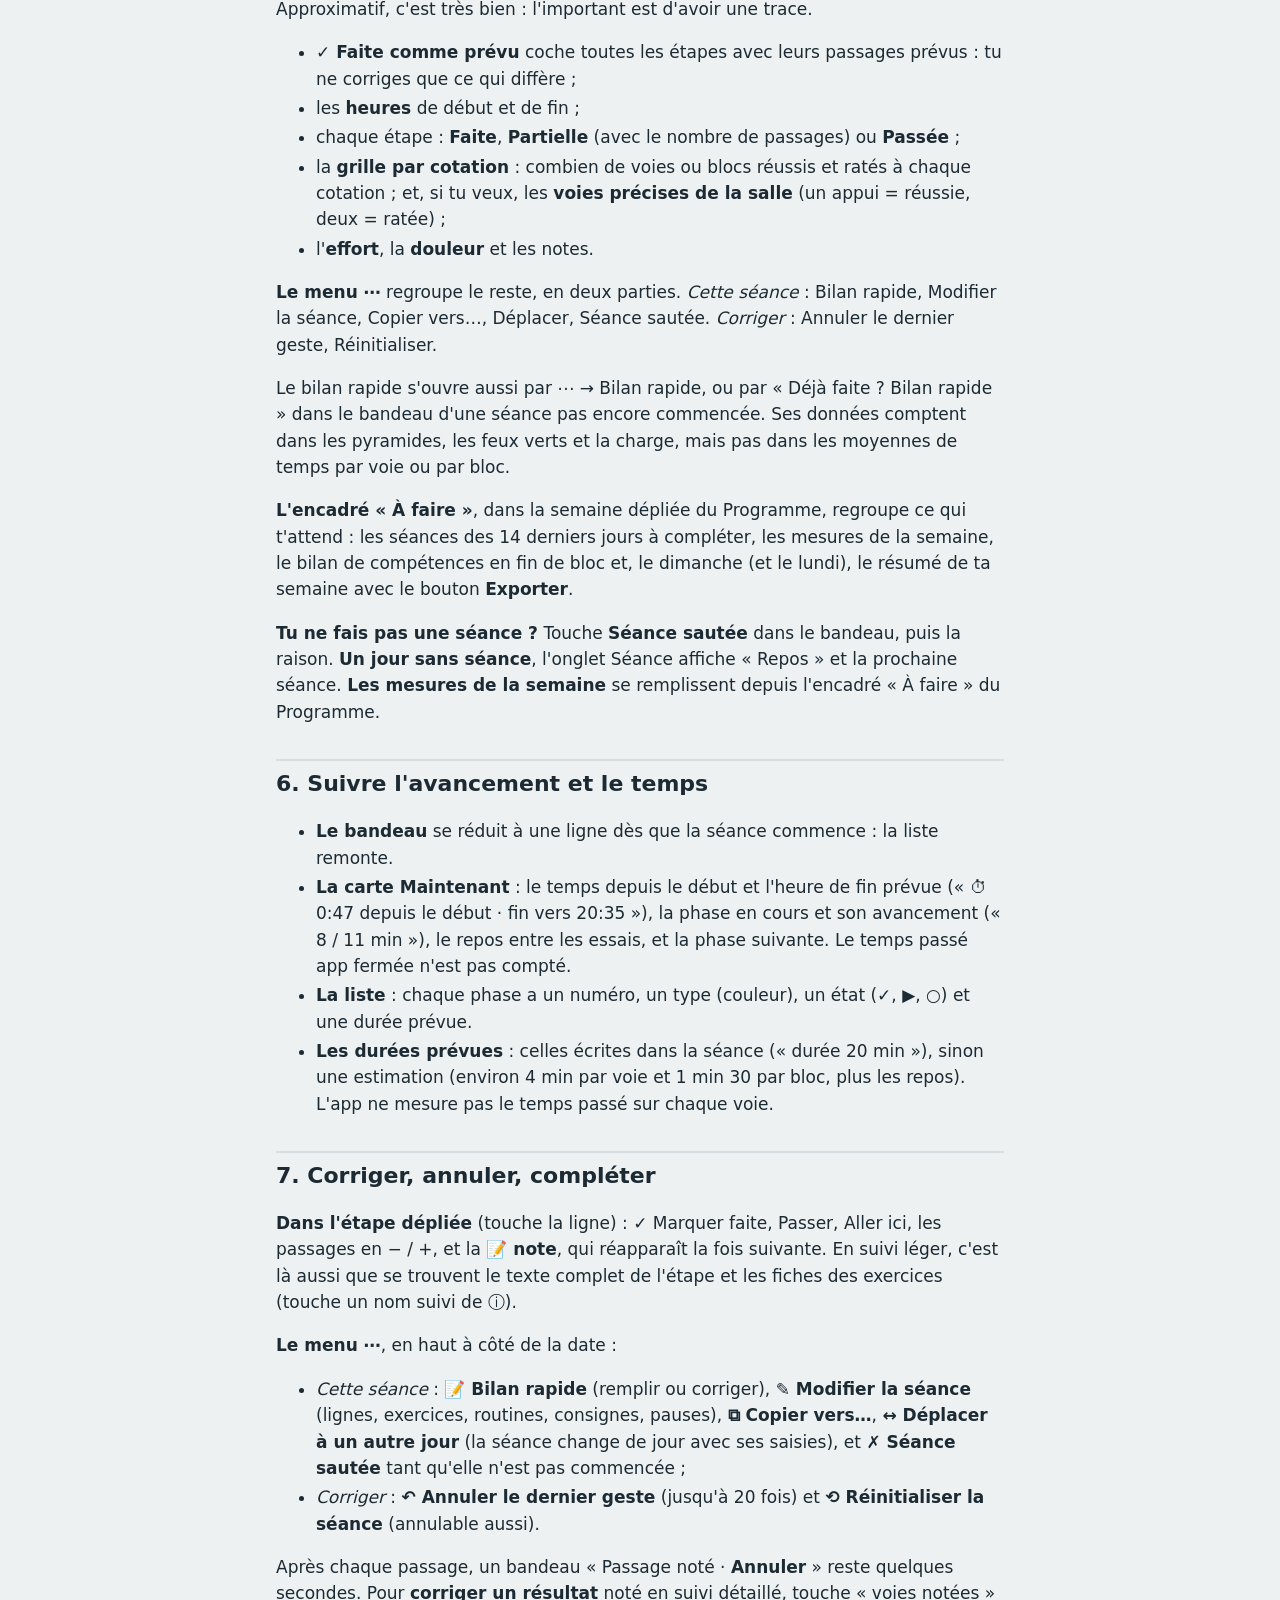
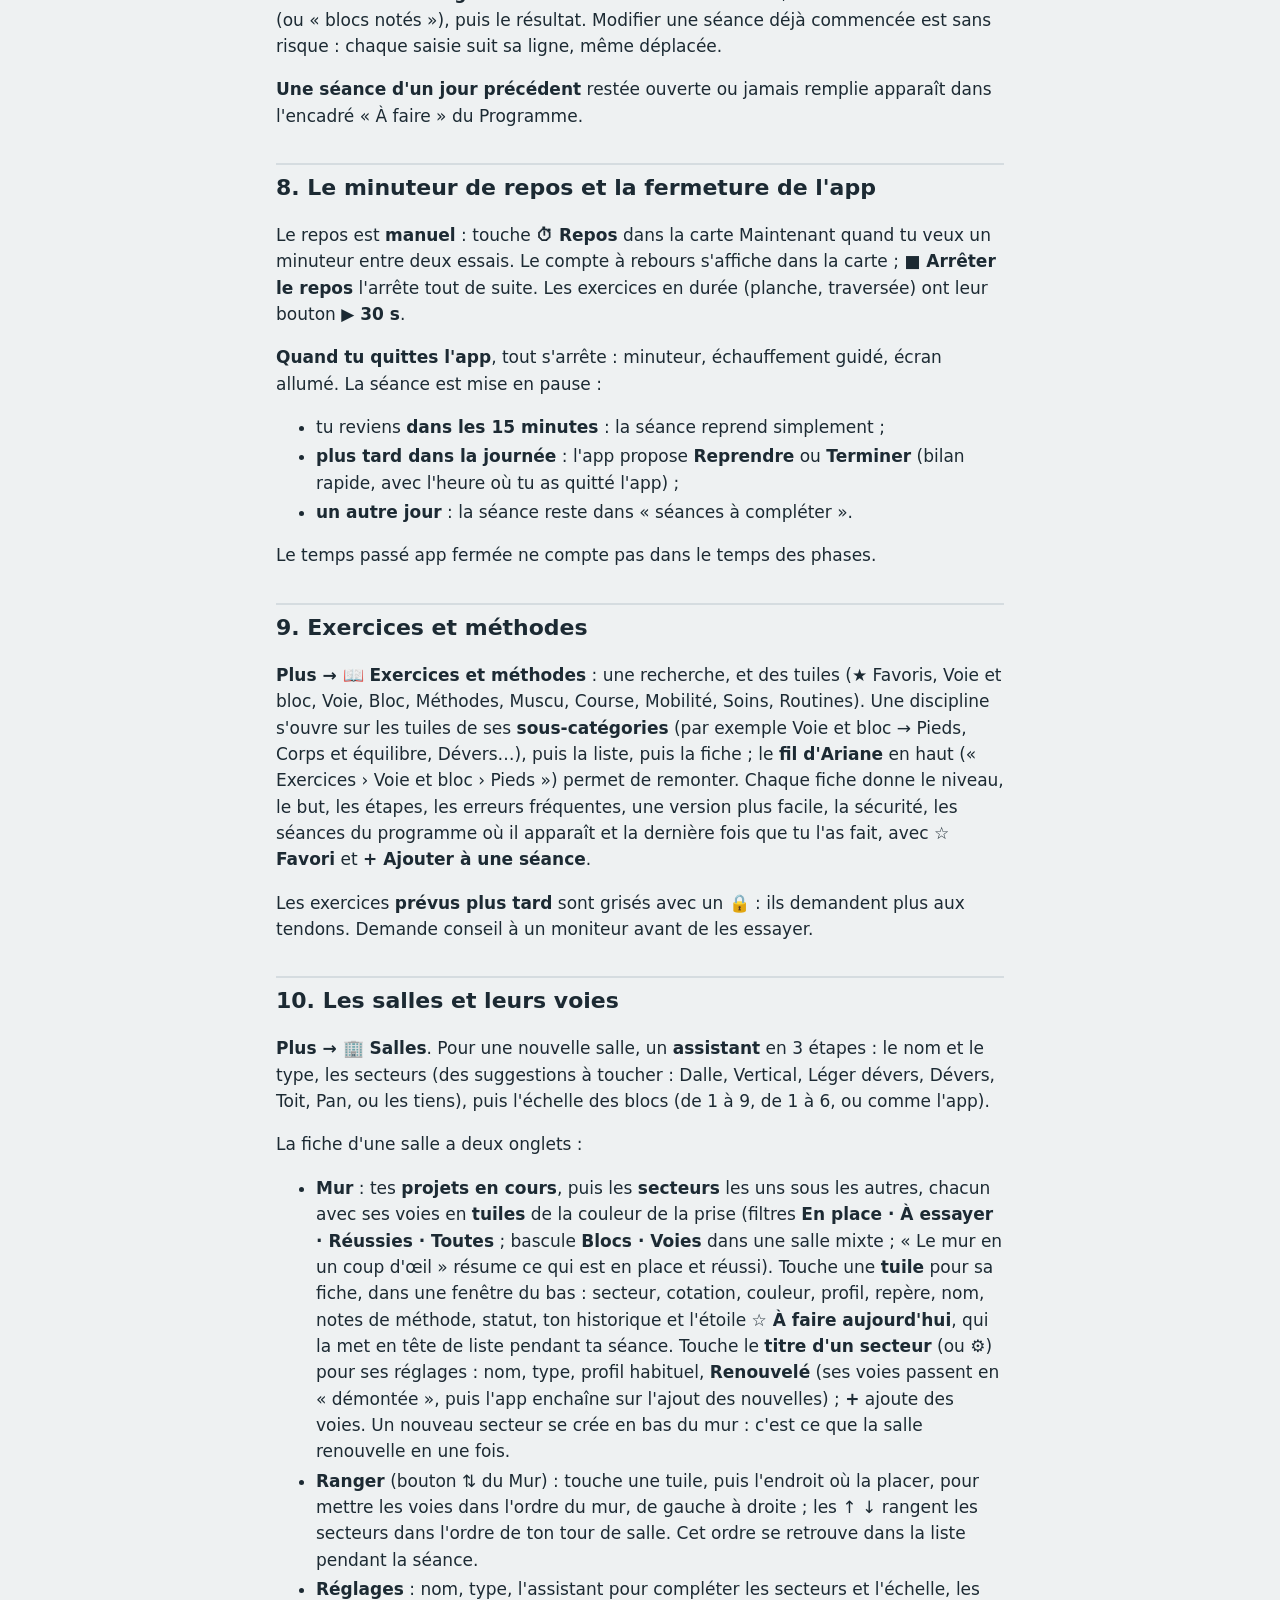
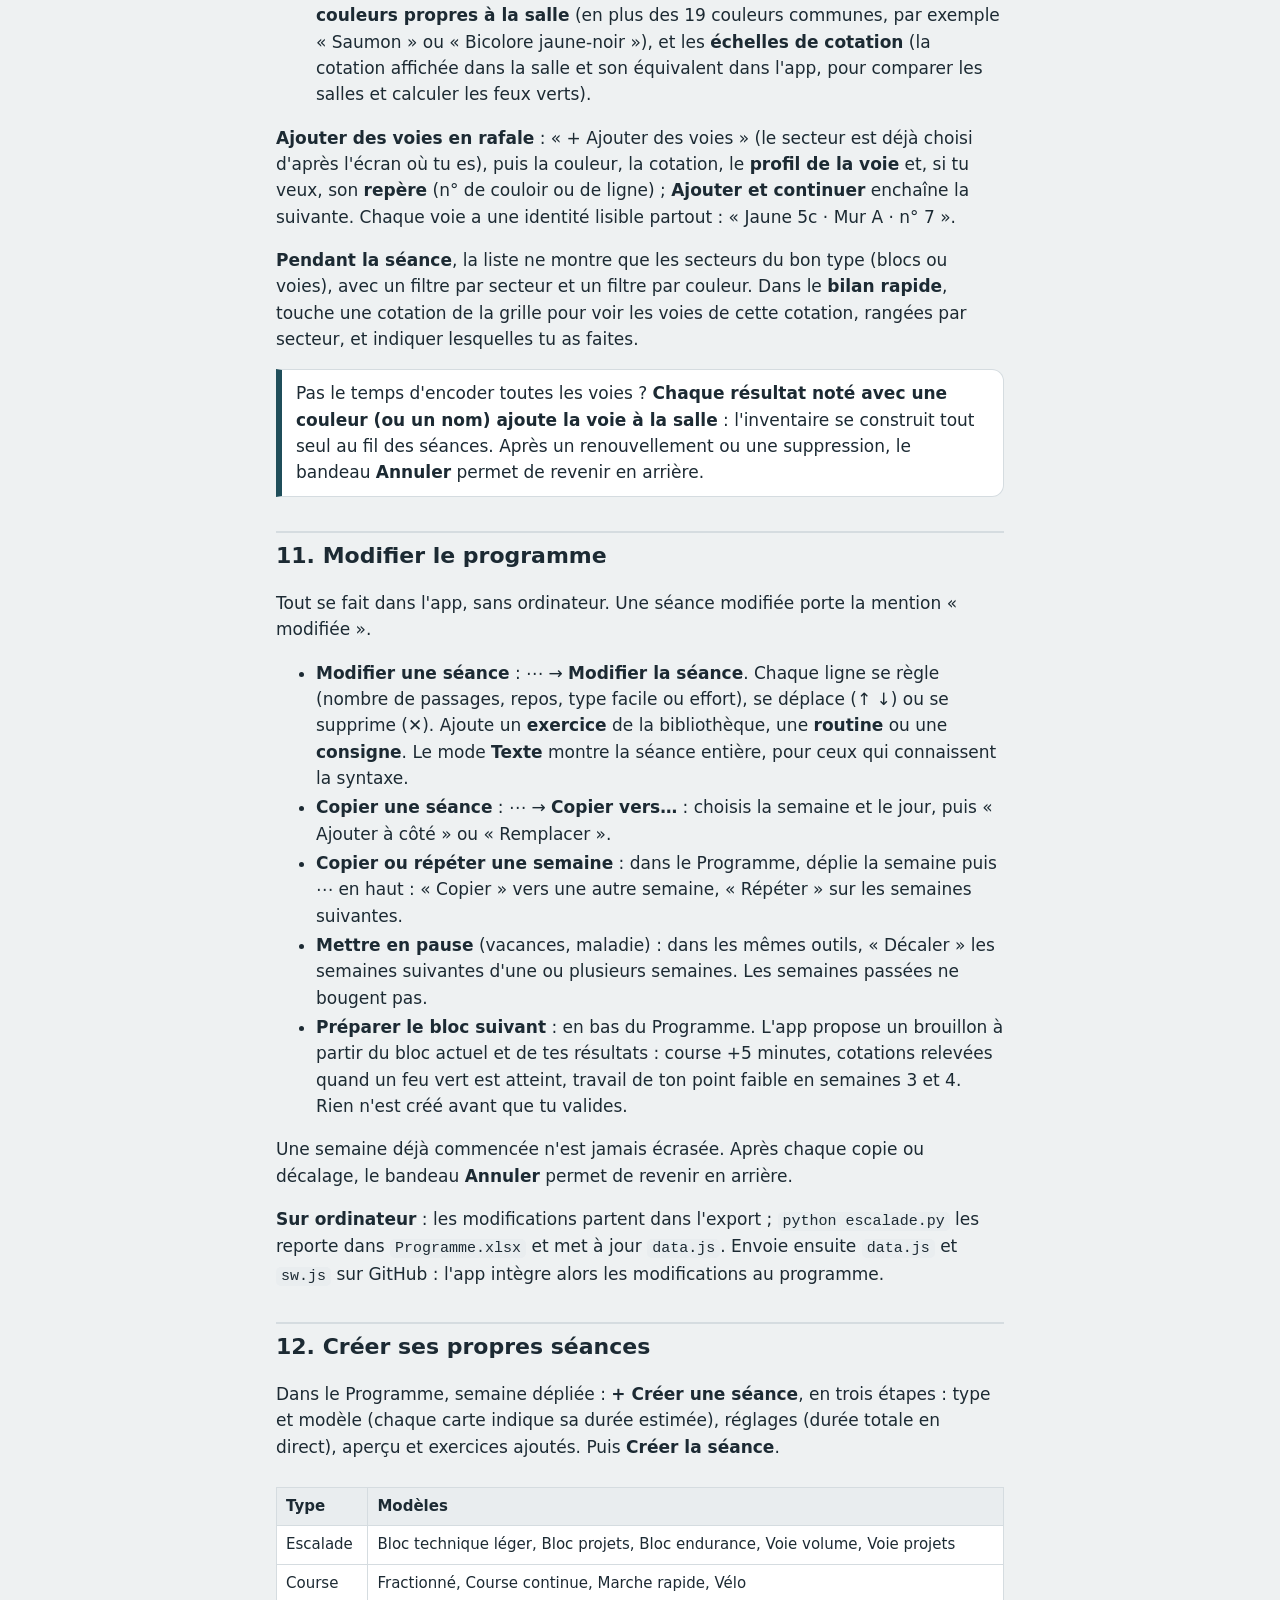
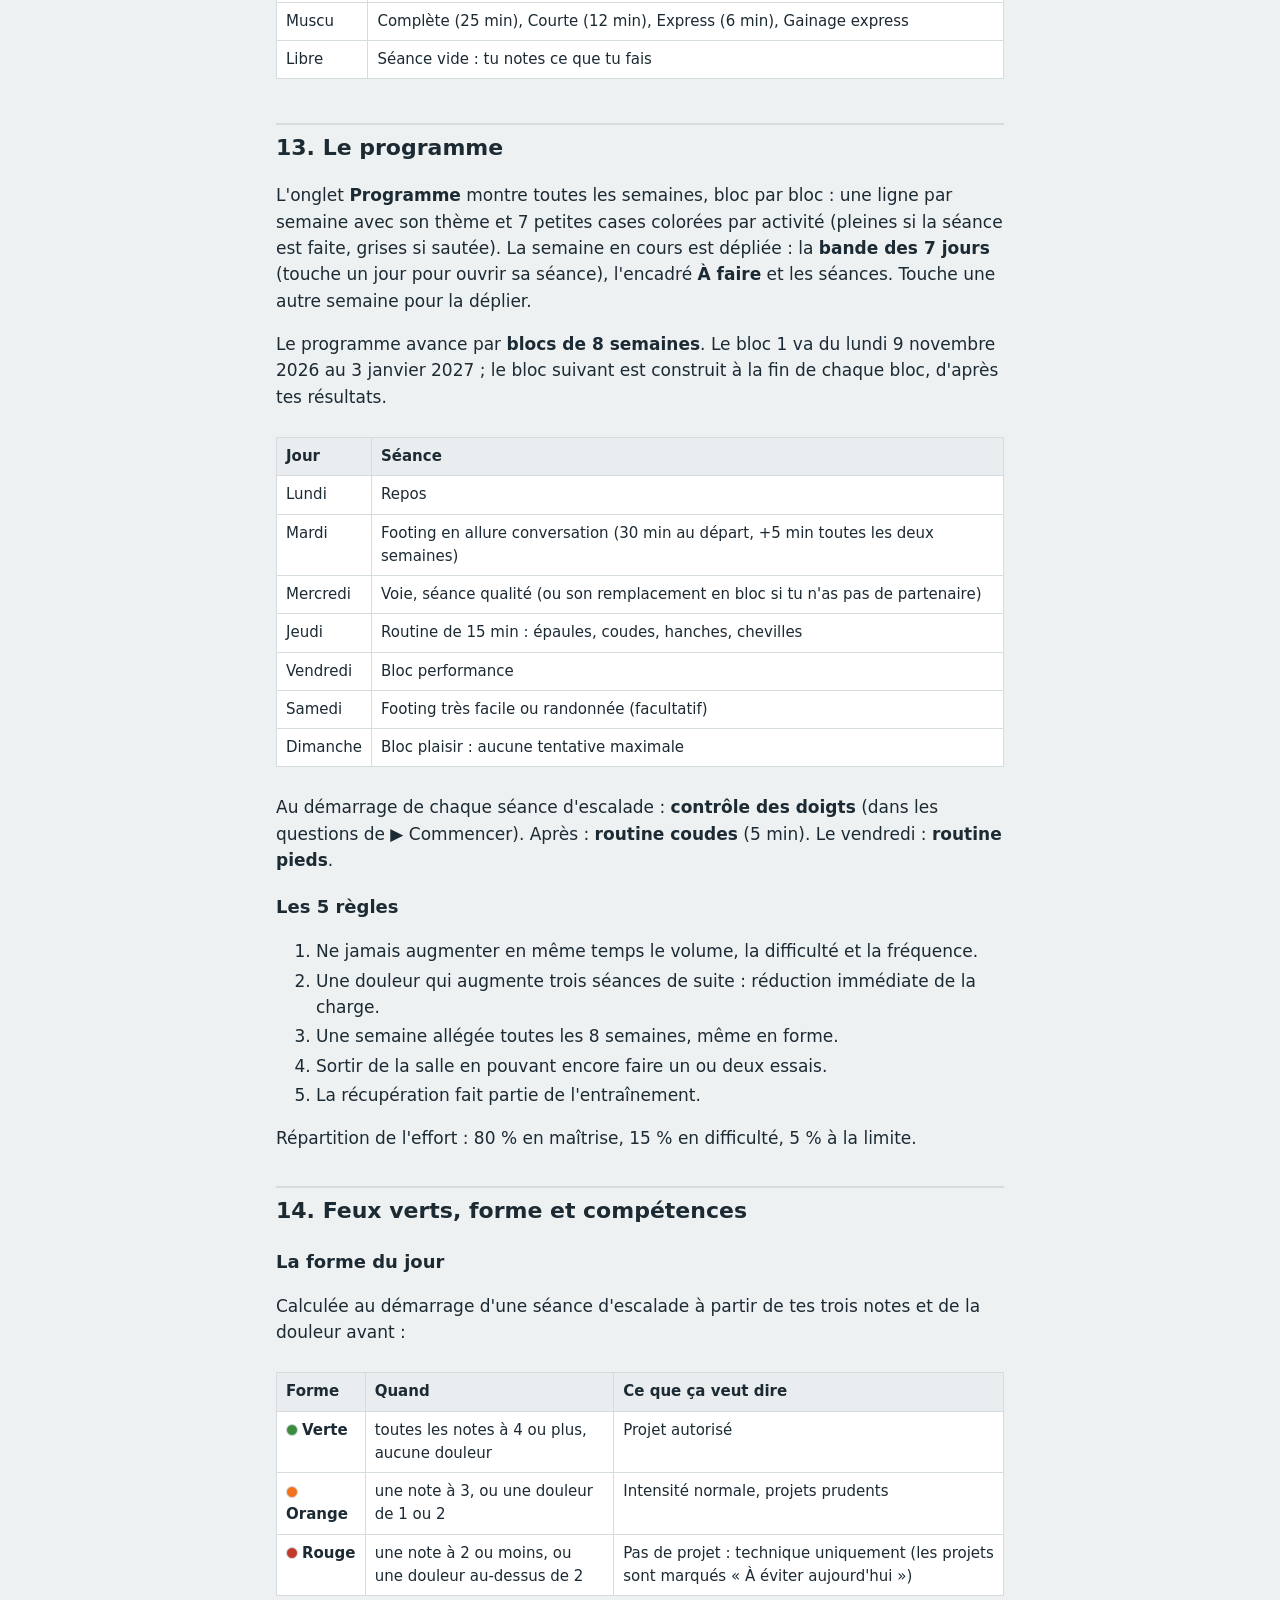
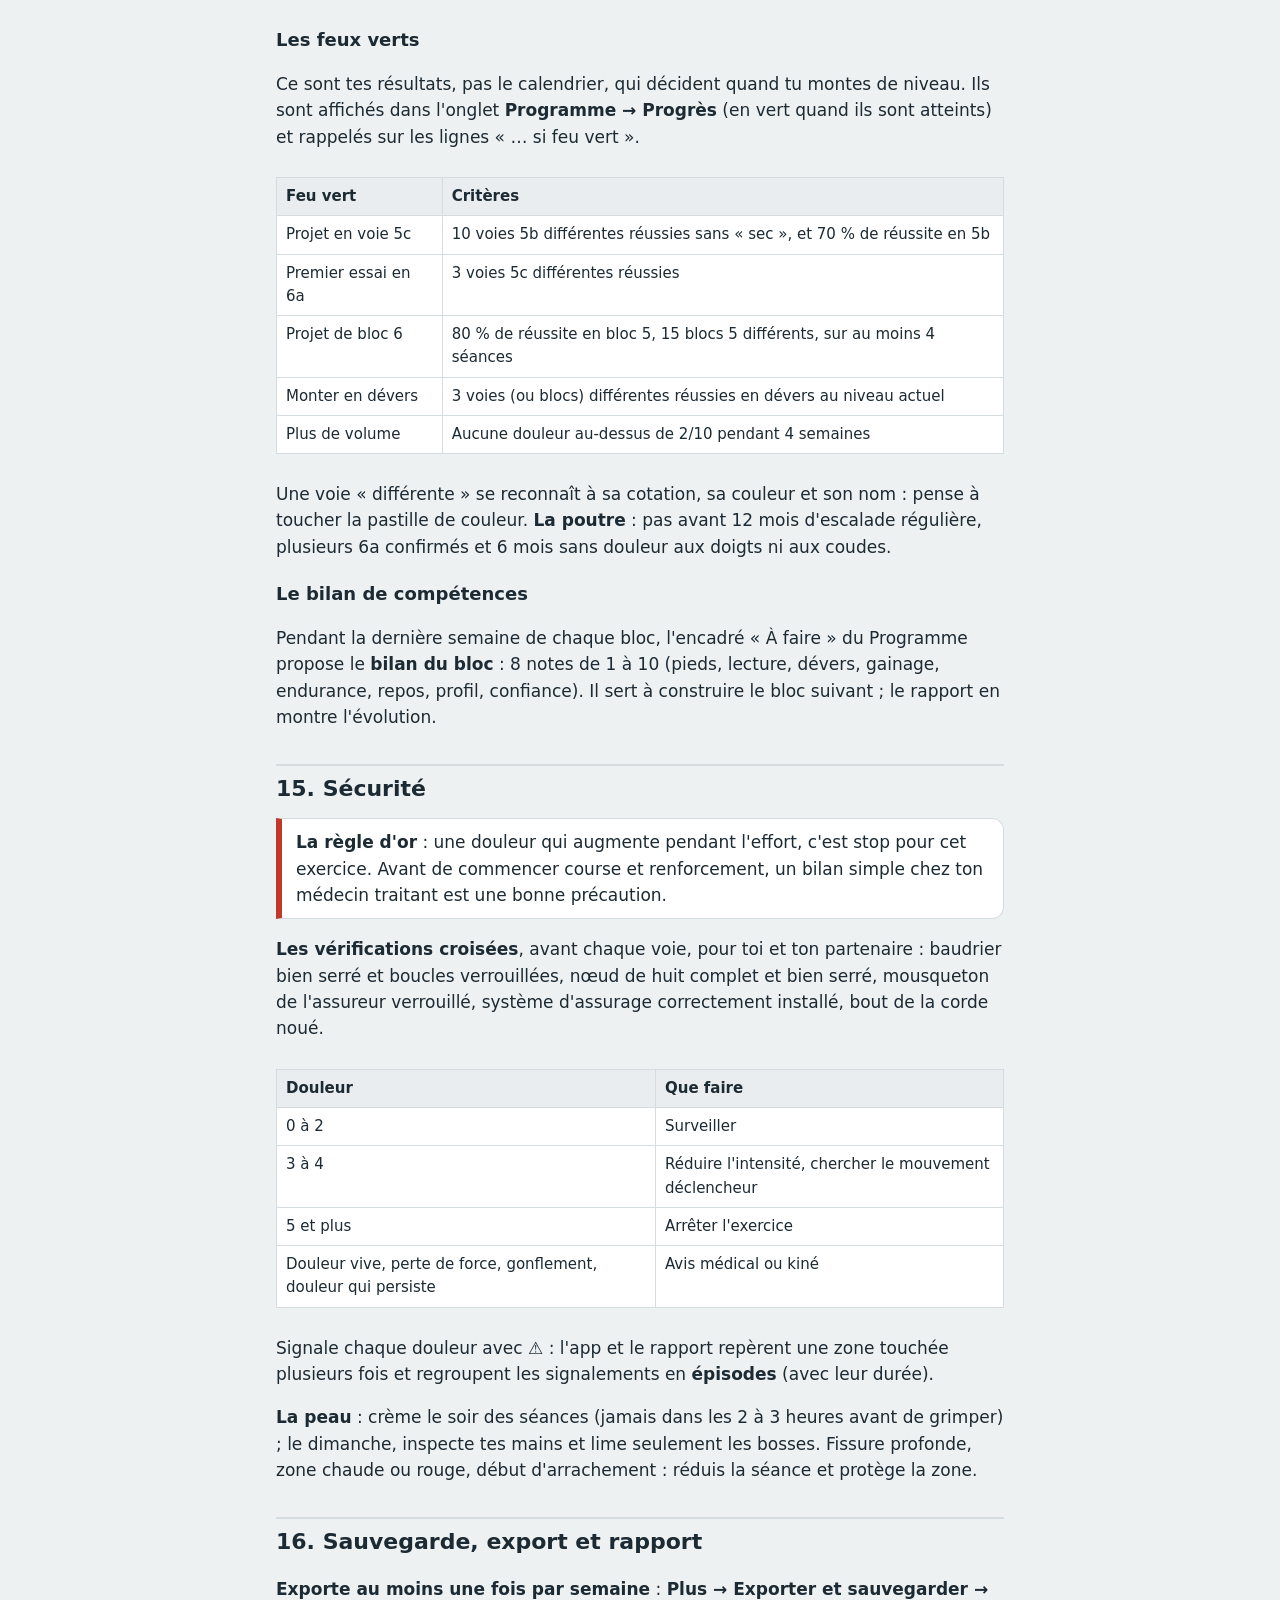
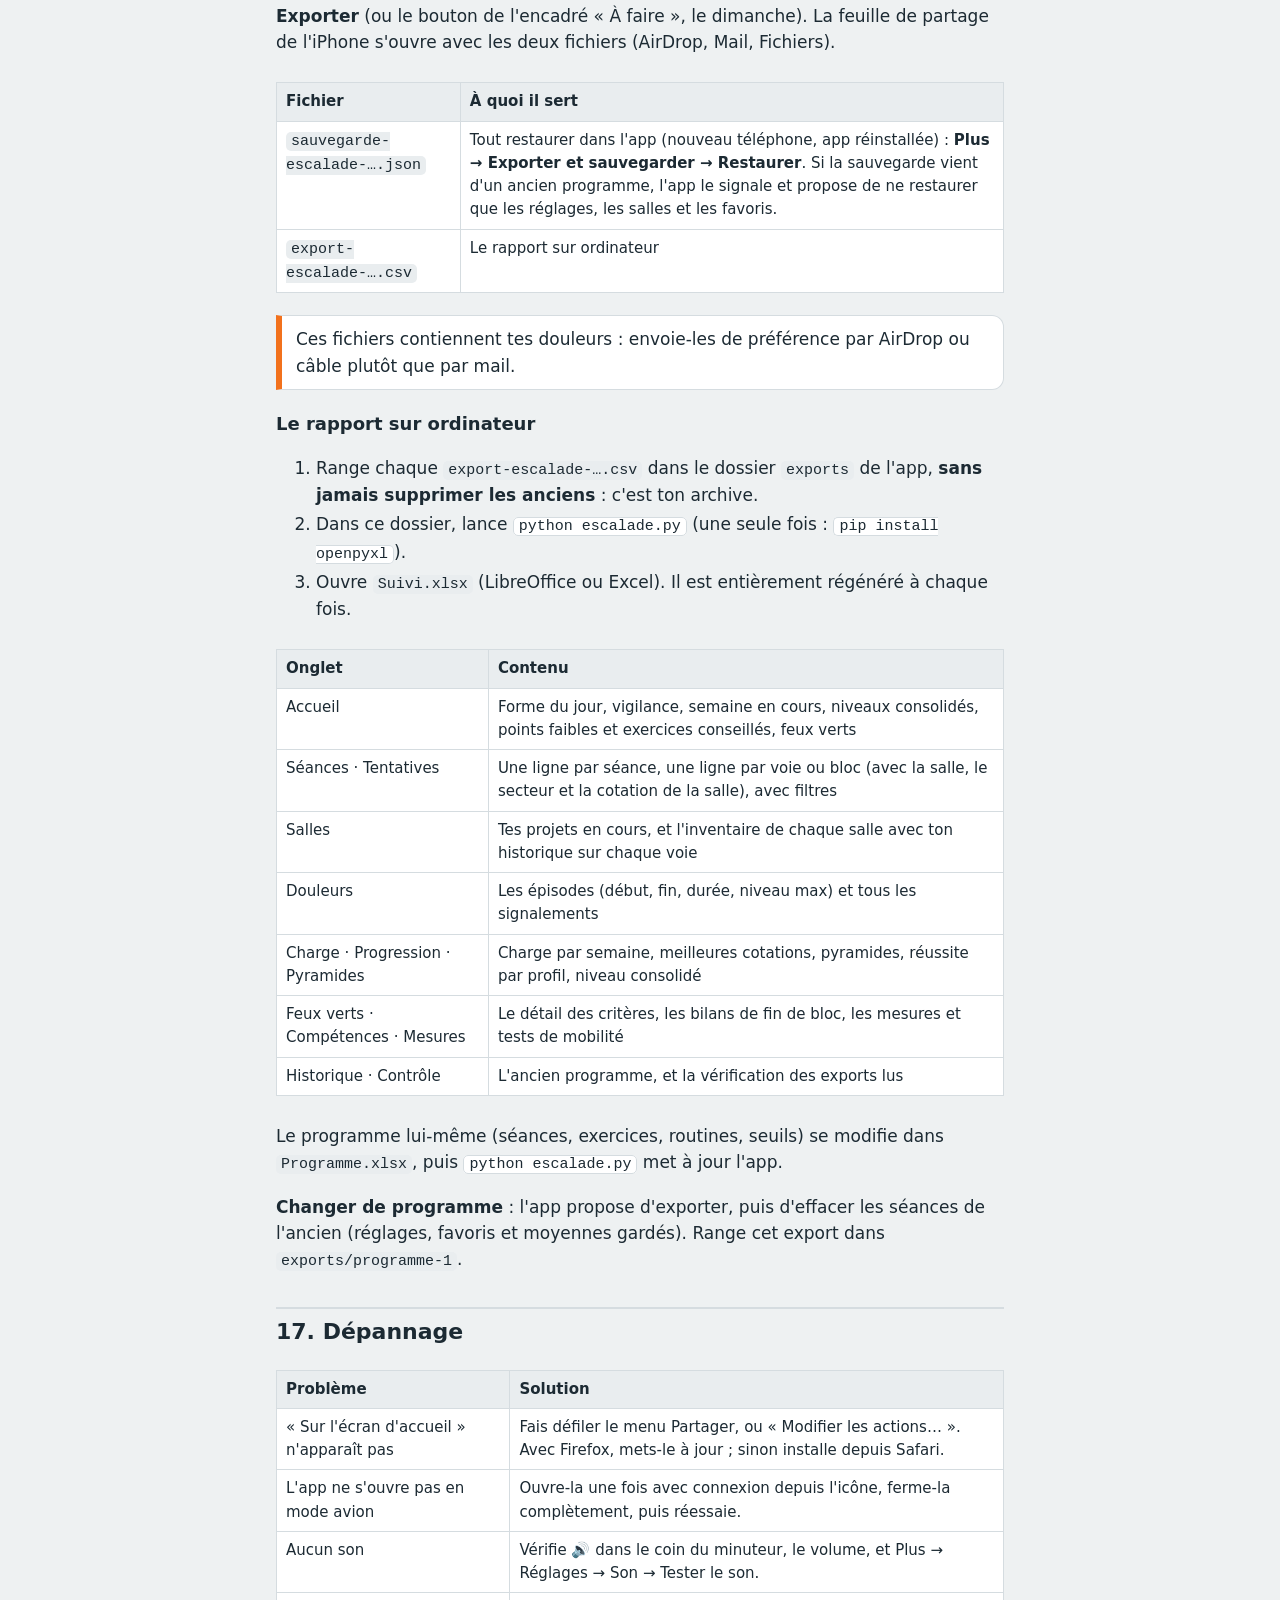
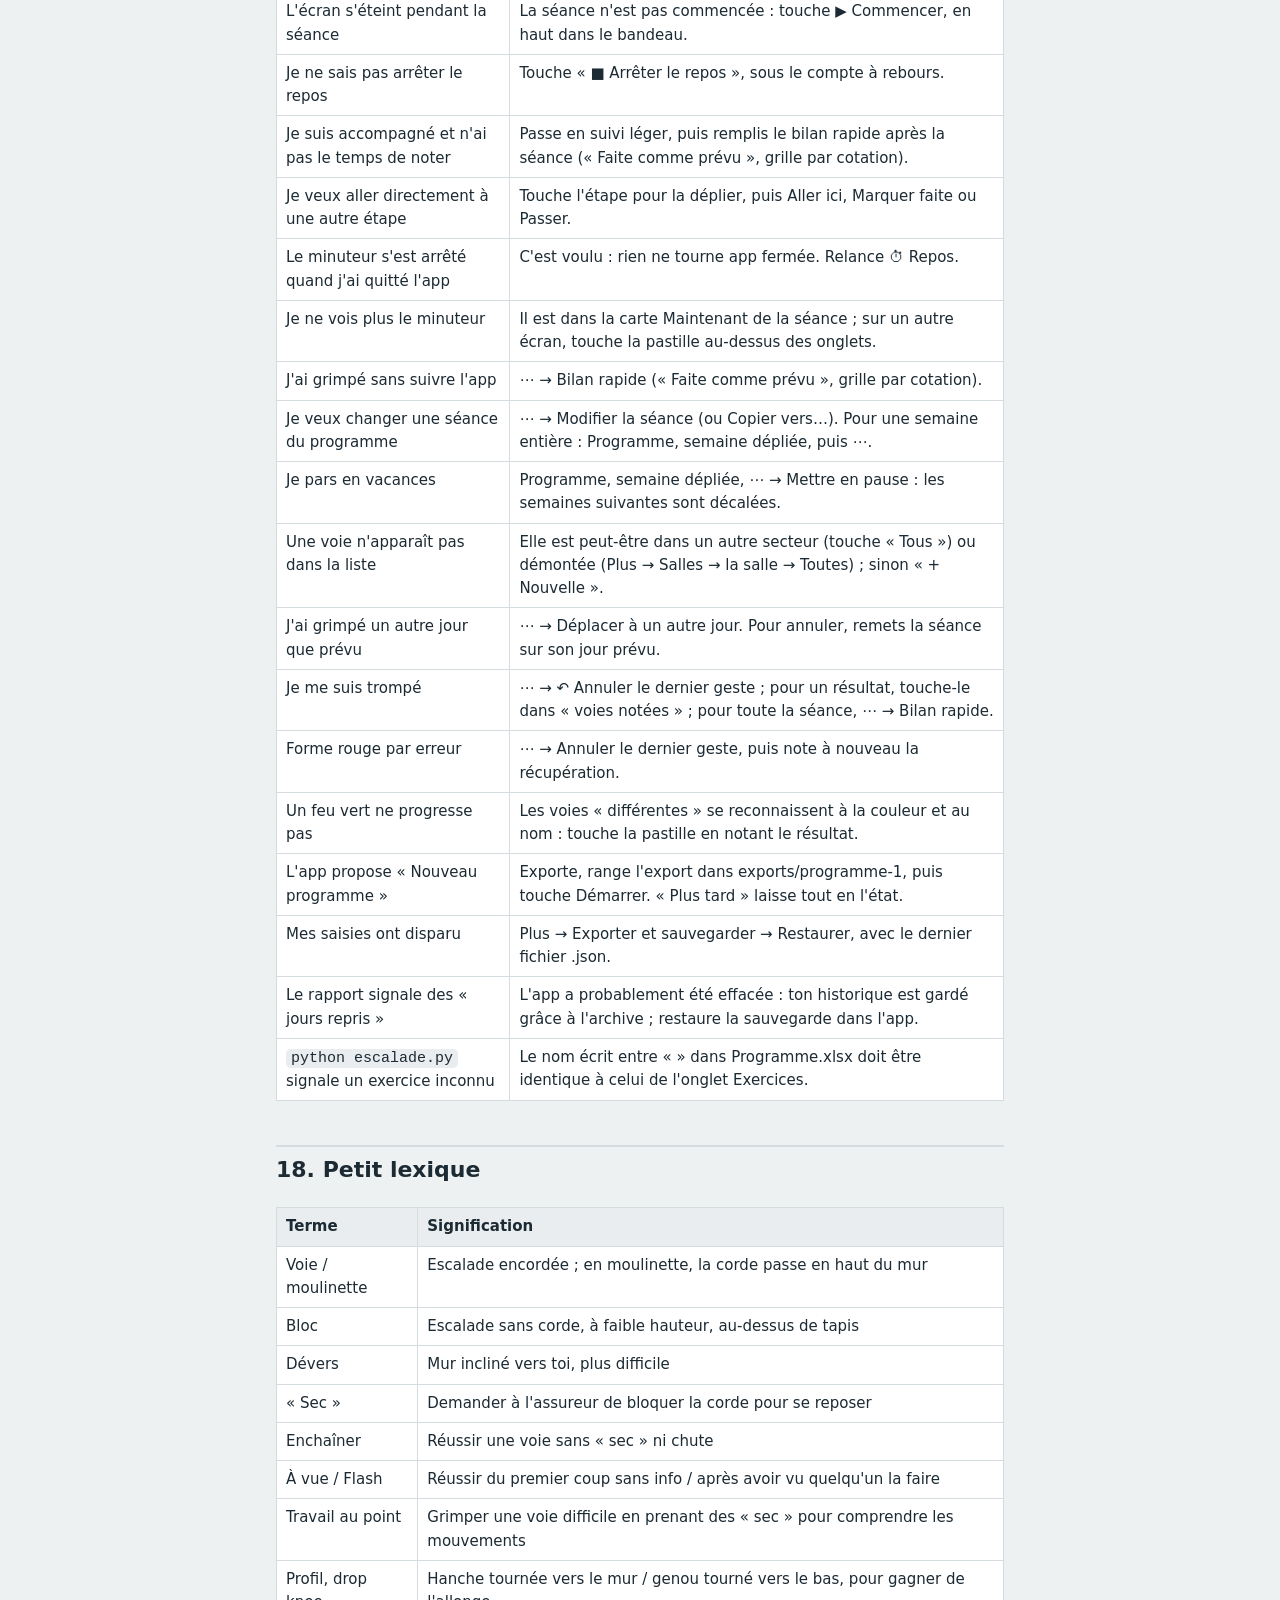
==== commit 811fbb6c: "Add files via upload" ====
--- a/aide.html
+++ b/aide.html
@@ -71,7 +71,7 @@
 <li><a href="#lexique">Petit lexique</a></li>
 </ol></nav>
 
-<h2 id="presentation">1. 1. 1. Présentation</h2>
+<h2 id="presentation">1. Présentation</h2>
 <p>L'app affiche ta séance du jour et t'aide à la faire : étapes à cocher, minuteur de repos, chronos, relevé de tes voies et blocs, suivi des douleurs et de ta forme. Elle fonctionne <b>sans connexion</b>, à la salle comme en mode avion.</p>
 <p>Tout ce que tu notes reste sur ton téléphone : personne d'autre n'y a accès. En contrepartie, si tu supprimes l'app ou changes de téléphone sans sauvegarde, tes saisies sont perdues (voir <a href="#suivi">Sauvegarde</a>).</p>
 <div class="tableau"><table>
@@ -82,7 +82,7 @@
 </table></div>
 <p>Tu peux suivre le programme fourni, ou ne faire que tes propres séances, créées en quelques appuis.</p>
 
-<h2 id="installation">2. 2. 2. Installation et mises à jour</h2>
+<h2 id="installation">2. Installation et mises à jour</h2>
 <h3>Sur iPhone</h3>
 <ol>
 <li>Ouvre l'adresse de l'app dans <b>Safari</b> (ou Firefox à jour) et attends que la page soit chargée.</li>
@@ -96,36 +96,36 @@
 <p>Quand une nouvelle version est disponible, un bandeau <b>« Nouvelle version disponible »</b> apparaît : touche-le. Le numéro de version est affiché en bas de l'onglet <b>Plus</b>.</p>
 <p>Une nouvelle icône n'apparaît qu'après réinstallation : exporte d'abord, supprime l'icône, réinstalle, puis restaure la sauvegarde.</p>
 
-<h2 id="ecran">3. 3. 3. L'écran en un coup d'œil</h2>
+<h2 id="ecran">3. L'écran en un coup d'œil</h2>
 <div class="tableau"><table>
 <tr><th>Onglet (en bas)</th><th>Ce qu'il contient</th></tr>
 <tr><td><b>Séance</b></td><td>La séance du jour, avec la carte « Maintenant » ; un jour sans séance, l'écran « Repos » et la prochaine séance</td></tr>
-<tr><td><b>Programme</b></td><td>Trois vues : <b>Semaine</b> (bilan de la semaine, séances à compléter, feux verts, mesures, séances, <b>+ Créer une séance</b>), <b>Programme</b> (toutes les semaines, bloc par bloc) et <b>Progrès</b> (niveaux consolidés, réussites, pyramides, charge, feux verts)</td></tr>
-<tr><td><b>Plus</b></td><td>Exercices et méthodes, Salles, Exporter et sauvegarder, Réglages, Aide</td></tr>
-</table></div>
-<p><b>Changer de séance</b> : glisse le doigt vers la gauche ou la droite n'importe où sur l'écran (ou ‹ et › en haut). <b>En haut</b> : la date et le bouton <b>⋯</b> (menu de la séance). Dans les écrans de l'onglet Plus (Salles, Exercices, Réglages…), la flèche <b>‹</b> sert de <b>retour</b> à l'écran précédent. Une <b>pastille orange</b> sur Plus rappelle d'exporter (dernier export il y a plus de 7 jours).</p>
+<tr><td><b>Programme</b></td><td>Deux vues : <b>Programme</b> (toutes les semaines, bloc par bloc ; la semaine en cours est dépliée avec la bande des 7 jours, l'encadré <b>À faire</b> et ses séances) et <b>Progrès</b> (niveaux consolidés, réussites, pyramides, charge, feux verts)</td></tr>
+<tr><td><b>Plus</b></td><td>Trois groupes : <i>Mes données</i> (Salles, Exporter et sauvegarder), <i>Bibliothèque</i> (Exercices et méthodes), <i>App</i> (Réglages, Aide)</td></tr>
+</table></div>
+<p><b>Changer de séance</b> : glisse le doigt vers la gauche ou la droite (ou ‹ et › en haut), sauf pendant une séance en cours. <b>En haut</b> : le titre de l'écran, <b>?</b> qui ouvre l'aide à la bonne page, et <b>⋯</b> (menu de la séance, ou outils de la semaine dans le Programme). Dans les écrans de l'onglet Plus, la flèche <b>‹</b> sert de <b>retour</b>. Une séance ouverte depuis le programme affiche <b>‹ Programme</b> pour y revenir au même endroit. Chaque onglet se rouvre là où tu l'as laissé ; le toucher à nouveau le ramène à son début. Une <b>pastille orange</b> sur Plus rappelle d'exporter.</p>
 <h3>Une couleur = un sens</h3>
 <div class="tableau"><table>
 <tr><th>Couleur</th><th>Sens</th></tr>
-<tr><td><span class="pastille" style="background:#2E6FB7"></span>bleu · <span class="pastille" style="background:#C8336B"></span>framboise · <span class="pastille" style="background:#0E9AA7"></span>turquoise · <span class="pastille" style="background:#7B5EA7"></span>violet</td><td>L'activité : voie, bloc, course, muscu</td></tr>
-<tr><td>Bande à gauche d'une étape</td><td><span class="pastille" style="background:#85B7EB"></span>échauffement · <span class="pastille" style="background:#E24B4A"></span>sécurité · <span class="pastille" style="background:#F2D34B"></span>facile · <span class="pastille" style="background:#993C1D"></span>effort · <span class="pastille" style="background:#185FA5"></span>récupération</td></tr>
+<tr><td><span class="pastille" style="background:#2E6FB7"></span>bleu · <span class="pastille" style="background:#C8336B"></span>framboise · <span class="pastille" style="background:#0E9AA7"></span>turquoise · <span class="pastille" style="background:#7B5EA7"></span>violet</td><td>L'activité (voie, bloc, course, muscu) : couleur pleine pour une séance faite, adoucie pour une séance à venir, sur les cartes, la bande des jours et le programme</td></tr>
+<tr><td>Fond et bande d'une phase (pastel)</td><td><span class="pastille" style="background:#85B7EB"></span>échauffement · <span class="pastille" style="background:#E24B4A"></span>sécurité · <span class="pastille" style="background:#F2D34B"></span>facile · <span class="pastille" style="background:#993C1D"></span>effort · <span class="pastille" style="background:#185FA5"></span>récupération</td></tr>
 <tr><td><span class="pastille" style="background:#3B8C3F"></span>vert</td><td>Fait</td></tr>
 <tr><td><span class="pastille" style="background:#F2711C"></span>orange vif</td><td>Attention</td></tr>
 <tr><td><span class="pastille" style="background:#C0392B"></span>rouge</td><td>Danger</td></tr>
 <tr><td>sable → brun</td><td>L'échelle de 1 à 10 de l'effort et de la douleur</td></tr>
 </table></div>
 
-<h2 id="reglages">4. 4. 4. Premiers réglages</h2>
+<h2 id="reglages">4. Premiers réglages</h2>
 <p>Va dans <b>Plus → ⚙ Réglages</b> :</p>
 <ol>
 <li><b>Programme</b> : « Le programme + mes séances » pour suivre le programme fourni, ou « Uniquement mes séances créées ».</li>
-<li><b>Affichage</b> : la <b>grande</b> carte Maintenant, lisible de loin à la salle.</li>
 <li><b>Minuteur</b> : repos automatique ou manuel, résultat demandé à chaque passage.</li>
 <li><b>Son</b> : volume, bips, son en mode silencieux, puis <b>Tester le son</b>.</li>
-<li><b>Rappels calendrier</b> (facultatif) : l'heure de chaque activité, puis <b>Créer le fichier calendrier</b> et « Ajouter tout ».</li>
-</ol>
-
-<h2 id="seance">5. 5. Faire une séance pas à pas</h2>
+<li><b>Fonctions avancées</b> : masquées par défaut pour garder l'app simple. Une fois affichées, <b>Rappels calendrier</b> crée un fichier avec l'heure de chaque séance (« Ajouter tout » dans ton agenda).</li>
+<li><b>Affichage</b> : la grande carte Maintenant, lisible de loin à la salle.</li>
+</ol>
+
+<h2 id="seance">5. Faire une séance pas à pas</h2>
 <h3>Deux façons de suivre une séance</h3>
 <div class="tableau"><table>
 <tr><th>Suivi</th><th>Quand</th><th>Pendant la séance</th></tr>
@@ -138,17 +138,17 @@
 <h3>Le déroulement</h3>
 <ol>
 <li><b>En haut de l'écran</b>, le bandeau de couleur : l'activité, la durée prévue, et le choix <b>Voie · Remplacement bloc</b> le mercredi si tu n'as pas de partenaire.</li>
-<li><b>Touche ▶ Commencer.</b> Pour une séance d'escalade : le <b>suivi</b> (léger ou détaillé), la <b>salle</b>, un rappel de ce qui est <b>au programme</b> (étapes et projets en cours), puis la récupération : contrôle des doigts, énergie et sommeil, motivation, douleur avant. <b>Comme la dernière fois</b> reprend tes notes précédentes ; <b>Passer les questions</b> commence tout de suite.</li>
-<li><b>La carte Maintenant</b> montre l'étape en cours, avec trois gros boutons :
+<li><b>Touche ▶ Commencer.</b> Pour une séance d'escalade : le <b>suivi</b> (léger ou détaillé), la <b>salle</b>, un rappel de ce qui est <b>au programme</b>, puis <b>Comment te sens-tu ?</b> en un appui : <b>😀 En forme</b>, <b>😐 Moyen</b> ou <b>😣 Fatigué ou douleur</b> (qui demande alors la douleur). <b>Détailler</b> donne les trois notes (doigts, énergie, motivation) ; <b>Passer</b> commence sans répondre.</li>
+<li><b>La carte Maintenant</b> montre la phase en cours et son temps (« Phase 3 sur 7 · Facile · 8 / 11 min ») ; touche cette ligne pour voir le temps depuis le début, l'heure de fin, le repos et la phase suivante. Trois gros boutons :
   <ul>
   <li><b>✓ Faite</b> (suivi léger : l'étape entière) ou <b>✓ Fait</b> (suivi détaillé : un passage) ;</li>
   <li><b>⏭ Suivante</b> : termine l'étape en cours, même si tous les passages ne sont pas faits ;</li>
   <li><b>■ Fin</b> : termine la séance à tout moment.</li>
   </ul>
   Dessous, une ligne plus discrète : <b>⚠ Douleur</b>, <b>⏱ Repos</b> (ou ▶ Guidé, ▶ 30 s selon l'étape) et <b>Suivi léger / détaillé ⇄</b>.</li>
-<li><b>Toucher une étape la déplie</b> (n'importe où sur la ligne), juste en dessous : la consigne, <b>✓ Marquer faite</b>, <b>Passer</b>, <b>Aller ici</b>, les passages en − / +, <b>📝 la note</b> et « Dernière fois ». Un second appui la replie. La case ou les ronds à droite cochent directement, sans déplier.</li>
+<li><b>Toucher une étape la déplie</b> (n'importe où sur la ligne, ou sur un nom d'exercice) : à gauche, la consigne complète, les fiches d'exercices, les passages en − / +, <b>📝 la note</b> et « Dernière fois » ; à droite, en colonne, <b>✓ Faite</b>, <b>⏭ Passer</b> et <b>▶ Aller ici</b>. Un second appui la replie. Repliée, la case ou les ronds à droite cochent directement. Les titres sont courts : la suite de la consigne est dans l'étape dépliée.</li>
 <li><b>En suivi détaillé</b>, après chaque voie ou bloc : la fenêtre de résultat. Choisis la voie dans la liste de la salle (ou la cotation), puis <b>✓ Enchaînée</b> (ou Réussi) : c'est enregistré. Le profil, le style, la couleur et le nom sont dans « Plus de détails », déjà préremplis. En cas d'échec, la cause est facultative.</li>
-<li><b>À la fin</b> : en suivi léger, le <b>bilan rapide</b> s'ouvre ; en suivi détaillé, le bilan habituel (temps, effort, douleur, notes).</li>
+<li><b>À la fin</b> (■ Fin), le <b>bilan rapide</b> s'ouvre, quel que soit le suivi : il reprend ce que tu as déjà noté, et tu complètes le reste.</li>
 </ol>
 <h3>Le bilan rapide</h3>
 <p>Pensé pour être rempli en 2 ou 3 minutes, juste après la séance ou plus tard. Approximatif, c'est très bien : l'important est d'avoir une trace.</p>
@@ -161,30 +161,27 @@
 </ul>
 <p><b>Le menu ⋯</b> regroupe le reste, en deux parties. <i>Cette séance</i> : Bilan rapide, Modifier la séance, Copier vers…, Déplacer, Séance sautée. <i>Corriger</i> : Annuler le dernier geste, Réinitialiser.</p>
 <p>Le bilan rapide s'ouvre aussi par ⋯ → Bilan rapide, ou par « Déjà faite ? Bilan rapide » dans le bandeau d'une séance pas encore commencée. Ses données comptent dans les pyramides, les feux verts et la charge, mais pas dans les moyennes de temps par voie ou par bloc.</p>
-<p><b>Le bilan de la semaine</b> : le dimanche (et le lundi pour la semaine écoulée), une carte en haut de la vue Semaine résume ta semaine (séances, réussites, douleur maximale), avec les <b>mesures</b> et le bouton <b>Exporter</b>.</p>
-<p><b>Les séances à compléter</b> : en haut de l'onglet Programme → Semaine, une carte liste les séances des 14 derniers jours sans bilan. Un appui ouvre leur bilan rapide.</p>
-<p><b>Tu ne fais pas une séance ?</b> Touche <b>Séance sautée</b> dans le bandeau, puis la raison. <b>Un jour sans séance</b>, l'onglet Séance affiche « Repos » et la prochaine séance. <b>Les mesures de la semaine</b> se remplissent depuis l'onglet Programme → Semaine.</p>
-
-<h2 id="temps">6. 6. 6. Suivre l'avancement et le temps</h2>
-<ul>
-<li><b>Carte Maintenant</b> : le temps depuis le début (« ⏱ 0:47 depuis le début · fin vers 20:35 »), « Étape 4 sur 7 », une barre découpée par étape (vert = fait, blanc = en cours), « 8 min sur ≈ 12 min », le chrono du passage et l'étape suivante.</li>
-<li><b>Liste</b> : chaque étape a un numéro, un type, un état (✓, ▶, ○) et une durée prévue. Les étapes faites se replient (« 3 étapes faites ▸ »).</li>
-<li><b>Durées prévues</b> : exactes quand la séance les indique ; sinon passages × temps moyen (4 min par voie, 1 min 30 par bloc au départ) + repos. Après quelques séances, l'app utilise ta moyenne réelle.</li>
-</ul>
-
-<h2 id="corriger">7. 7. 7. Corriger, annuler, compléter</h2>
+<p><b>L'encadré « À faire »</b>, dans la semaine dépliée du Programme, regroupe ce qui t'attend : les séances des 14 derniers jours à compléter, les mesures de la semaine, le bilan de compétences en fin de bloc et, le dimanche (et le lundi), le résumé de ta semaine avec le bouton <b>Exporter</b>.</p>
+
+<p><b>Tu ne fais pas une séance ?</b> Touche <b>Séance sautée</b> dans le bandeau, puis la raison. <b>Un jour sans séance</b>, l'onglet Séance affiche « Repos » et la prochaine séance. <b>Les mesures de la semaine</b> se remplissent depuis l'encadré « À faire » du Programme.</p>
+
+<h2 id="temps">6. Suivre l'avancement et le temps</h2>
+<ul>
+<li><b>Le bandeau</b> se réduit à une ligne dès que la séance commence : la liste remonte.</li>
+<li><b>La carte Maintenant</b> : le temps depuis le début et l'heure de fin prévue (« ⏱ 0:47 depuis le début · fin vers 20:35 »), la phase en cours et son avancement (« 8 / 11 min »), le repos entre les essais, et la phase suivante. Le temps passé app fermée n'est pas compté.</li>
+<li><b>La liste</b> : chaque phase a un numéro, un type (couleur), un état (✓, ▶, ○) et une durée prévue.</li>
+<li><b>Les durées prévues</b> : celles écrites dans la séance (« durée 20 min »), sinon une estimation (environ 4 min par voie et 1 min 30 par bloc, plus les repos). L'app ne mesure pas le temps passé sur chaque voie.</li>
+</ul>
+
+<h2 id="corriger">7. Corriger, annuler, compléter</h2>
+<p><b>Dans l'étape dépliée</b> (touche la ligne) : ✓ Marquer faite, Passer, Aller ici, les passages en − / +, et la <b>📝 note</b>, qui réapparaît la fois suivante. En suivi léger, c'est là aussi que se trouvent le texte complet de l'étape et les fiches des exercices (touche un nom suivi de ⓘ).</p>
 <p><b>Le menu ⋯</b>, en haut à côté de la date :</p>
 <ul>
-<li><b>■ Terminer la séance</b>, même avant la fin ;</li>
-<li><b>↶ Annuler le dernier geste</b>, jusqu'à 20 fois ;</li>
-<li><b>📖 Exercices de cette séance</b> ;</li>
-<li><b>+ Ajouter un exercice à cette séance</b> ;</li>
-<li><b>📝 Note sur l'étape en cours</b> (ou appui long sur une ligne) : elle réapparaît la fois suivante ;</li>
-<li><b>↔ Déplacer à un autre jour</b> : tu grimpes jeudi au lieu de mercredi ? La séance change de jour avec ses saisies, et apparaît à la bonne date dans le rapport ;</li>
-<li><b>⚠ Signaler une douleur</b> ;</li>
-<li><b>⟲ Réinitialiser la séance</b> : tout repart de zéro (et s'annule encore avec ↶).</li>
-</ul>
-<p>Après chaque passage, un bandeau « Passage noté · <b>Annuler</b> » reste 5 secondes. Un rond <b>+</b> compte un passage en plus. Pour <b>corriger un résultat</b>, touche « voies notées », puis le résultat (✎). Une <b>séance oubliée</b> est signalée à la prochaine ouverture, avec une durée estimée.</p>
+<li><i>Cette séance</i> : <b>📝 Bilan rapide</b> (remplir ou corriger), <b>✎ Modifier la séance</b> (lignes, exercices, routines, consignes, pauses), <b>⧉ Copier vers…</b>, <b>↔ Déplacer à un autre jour</b> (la séance change de jour avec ses saisies), et <b>✗ Séance sautée</b> tant qu'elle n'est pas commencée ;</li>
+<li><i>Corriger</i> : <b>↶ Annuler le dernier geste</b> (jusqu'à 20 fois) et <b>⟲ Réinitialiser la séance</b> (annulable aussi).</li>
+</ul>
+<p>Après chaque passage, un bandeau « Passage noté · <b>Annuler</b> » reste quelques secondes. Pour <b>corriger un résultat</b> noté en suivi détaillé, touche « voies notées » (ou « blocs notés »), puis le résultat. Modifier une séance déjà commencée est sans risque : chaque saisie suit sa ligne, même déplacée.</p>
+<p><b>Une séance d'un jour précédent</b> restée ouverte ou jamais remplie apparaît dans l'encadré « À faire » du Programme.</p>
 
 <h2 id="minuteur">8. Le minuteur de repos et la fermeture de l'app</h2>
 <p>Le repos est <b>manuel</b> : touche <b>⏱ Repos</b> dans la carte Maintenant quand tu veux un minuteur entre deux essais. Le compte à rebours s'affiche dans la carte ; <b>■ Arrêter le repos</b> l'arrête tout de suite. Les exercices en durée (planche, traversée) ont leur bouton <b>▶ 30 s</b>.</p>
@@ -196,36 +193,36 @@
 </ul>
 <p>Le temps passé app fermée ne compte pas dans le temps des phases.</p>
 
-<h2 id="exercices">9. 9. 9. Exercices et méthodes</h2>
+<h2 id="exercices">9. Exercices et méthodes</h2>
 <p><b>Plus → 📖 Exercices et méthodes</b> : une recherche, et des tuiles (★ Favoris, Voie et bloc, Voie, Bloc, Méthodes, Muscu, Course, Mobilité, Soins, Routines). Une discipline s'ouvre sur les tuiles de ses <b>sous-catégories</b> (par exemple Voie et bloc → Pieds, Corps et équilibre, Dévers…), puis la liste, puis la fiche ; le <b>fil d'Ariane</b> en haut (« Exercices › Voie et bloc › Pieds ») permet de remonter. Chaque fiche donne le niveau, le but, les étapes, les erreurs fréquentes, une version plus facile, la sécurité, les séances du programme où il apparaît et la dernière fois que tu l'as fait, avec <b>☆ Favori</b> et <b>+ Ajouter à une séance</b>.</p>
 <p>Les exercices <b>prévus plus tard</b> sont grisés avec un 🔒 : ils demandent plus aux tendons. Demande conseil à un moniteur avant de les essayer.</p>
 
-<h2 id="salles">10. 10. 10. Les salles et leurs voies</h2>
+<h2 id="salles">10. Les salles et leurs voies</h2>
 <p><b>Plus → 🏢 Salles</b>. Pour une nouvelle salle, un <b>assistant</b> en 3 étapes : le nom et le type, les secteurs (des suggestions à toucher : Dalle, Vertical, Léger dévers, Dévers, Toit, Pan, ou les tiens), puis l'échelle des blocs (de 1 à 9, de 1 à 6, ou comme l'app).</p>
-<p>La fiche d'une salle a trois onglets :</p>
-<ul>
-<li><b>Voies</b> : dans une salle qui a des blocs et des voies, une bascule <b>Blocs · Voies</b> ; puis le <b>mur en un coup d'œil</b> (pour chaque cotation, combien sont en place et combien tu as réussi), tes <b>projets en cours</b>, puis les voies en <b>tuiles colorées</b> par secteur, avec les filtres <b>En place · À essayer · Réussies · Toutes</b>. Touche une tuile pour sa fiche : notes de méthode, historique, statut, et l'étoile <b>☆ À faire aujourd'hui</b>, qui la met en tête de la liste pendant ta séance (l'étoile s'efface le lendemain ou dès que la voie est réussie).</li>
-<li><b>Secteurs</b> : un secteur, c'est ce que la salle renouvelle en une fois (les zones qu'elle nomme elle-même). Chacun a un <b>type</b> (Bloc ou Voie), un <b>profil habituel</b> et une place dans la liste (↑ ↓, dans l'ordre de ton tour de salle). Touche un secteur pour ouvrir <b>sa page</b> : ses voies en tuiles (avec les mêmes filtres), « + Ajouter des voies », <b>Renouvelé</b> quand la salle a changé ses voies (elles passent en « démontée », gardées dans ton historique, puis l'app enchaîne sur l'ajout des nouvelles), son nom, son type et son profil habituel. Le profil appartient à chaque voie : celui du secteur n'est que proposé.</li>
+<p>La fiche d'une salle a deux onglets :</p>
+<ul>
+<li><b>Mur</b> : tes <b>projets en cours</b>, puis les <b>secteurs</b> les uns sous les autres, chacun avec ses voies en <b>tuiles</b> de la couleur de la prise (filtres <b>En place · À essayer · Réussies · Toutes</b> ; bascule <b>Blocs · Voies</b> dans une salle mixte ; « Le mur en un coup d'œil » résume ce qui est en place et réussi). Touche une <b>tuile</b> pour sa fiche, dans une fenêtre du bas : secteur, cotation, couleur, profil, repère, nom, notes de méthode, statut, ton historique et l'étoile <b>☆ À faire aujourd'hui</b>, qui la met en tête de liste pendant ta séance. Touche le <b>titre d'un secteur</b> (ou ⚙) pour ses réglages : nom, type, profil habituel, <b>Renouvelé</b> (ses voies passent en « démontée », puis l'app enchaîne sur l'ajout des nouvelles) ; <b>+</b> ajoute des voies. Un nouveau secteur se crée en bas du mur : c'est ce que la salle renouvelle en une fois.</li>
+<li><b>Ranger</b> (bouton ⇅ du Mur) : touche une tuile, puis l'endroit où la placer, pour mettre les voies dans l'ordre du mur, de gauche à droite ; les ↑ ↓ rangent les secteurs dans l'ordre de ton tour de salle. Cet ordre se retrouve dans la liste pendant la séance.</li>
 <li><b>Réglages</b> : nom, type, l'assistant pour compléter les secteurs et l'échelle, les <b>couleurs propres à la salle</b> (en plus des 19 couleurs communes, par exemple « Saumon » ou « Bicolore jaune-noir »), et les <b>échelles de cotation</b> (la cotation affichée dans la salle et son équivalent dans l'app, pour comparer les salles et calculer les feux verts).</li>
 </ul>
 <p><b>Ajouter des voies en rafale</b> : « + Ajouter des voies » (le secteur est déjà choisi d'après l'écran où tu es), puis la couleur, la cotation, le <b>profil de la voie</b> et, si tu veux, son <b>repère</b> (n° de couloir ou de ligne) ; <b>Ajouter et continuer</b> enchaîne la suivante. Chaque voie a une identité lisible partout : « Jaune 5c · Mur A · n° 7 ».</p>
 <p><b>Pendant la séance</b>, la liste ne montre que les secteurs du bon type (blocs ou voies), avec un filtre par secteur et un filtre par couleur. Dans le <b>bilan rapide</b>, touche une cotation de la grille pour voir les voies de cette cotation, rangées par secteur, et indiquer lesquelles tu as faites.</p>
 <div class="encadre">Pas le temps d'encoder toutes les voies ? <b>Chaque résultat noté avec une couleur (ou un nom) ajoute la voie à la salle</b> : l'inventaire se construit tout seul au fil des séances. Après un renouvellement ou une suppression, le bandeau <b>Annuler</b> permet de revenir en arrière.</div>
 
-<h2 id="modifier">11. 11. 11. Modifier le programme</h2>
+<h2 id="modifier">11. Modifier le programme</h2>
 <p>Tout se fait dans l'app, sans ordinateur. Une séance modifiée porte la mention « modifiée ».</p>
 <ul>
 <li><b>Modifier une séance</b> : ⋯ → <b>Modifier la séance</b>. Chaque ligne se règle (nombre de passages, repos, type facile ou effort), se déplace (↑ ↓) ou se supprime (✕). Ajoute un <b>exercice</b> de la bibliothèque, une <b>routine</b> ou une <b>consigne</b>. Le mode <b>Texte</b> montre la séance entière, pour ceux qui connaissent la syntaxe.</li>
 <li><b>Copier une séance</b> : ⋯ → <b>Copier vers…</b> : choisis la semaine et le jour, puis « Ajouter à côté » ou « Remplacer ».</li>
-<li><b>Copier ou répéter une semaine</b> : onglet Programme → Semaine → <b>Outils de la semaine</b>. « Copier » vers une autre semaine, « Répéter » sur les semaines suivantes.</li>
+<li><b>Copier ou répéter une semaine</b> : dans le Programme, déplie la semaine puis ⋯ en haut : « Copier » vers une autre semaine, « Répéter » sur les semaines suivantes.</li>
 <li><b>Mettre en pause</b> (vacances, maladie) : dans les mêmes outils, « Décaler » les semaines suivantes d'une ou plusieurs semaines. Les semaines passées ne bougent pas.</li>
-<li><b>Préparer le bloc suivant</b> : onglet Programme → Programme, en bas. L'app propose un brouillon à partir du bloc actuel et de tes résultats : course +5 minutes, cotations relevées quand un feu vert est atteint, travail de ton point faible en semaines 3 et 4. Rien n'est créé avant que tu valides.</li>
+<li><b>Préparer le bloc suivant</b> : en bas du Programme. L'app propose un brouillon à partir du bloc actuel et de tes résultats : course +5 minutes, cotations relevées quand un feu vert est atteint, travail de ton point faible en semaines 3 et 4. Rien n'est créé avant que tu valides.</li>
 </ul>
 <p>Une semaine déjà commencée n'est jamais écrasée. Après chaque copie ou décalage, le bandeau <b>Annuler</b> permet de revenir en arrière.</p>
 <p><b>Sur ordinateur</b> : les modifications partent dans l'export ; <code>python escalade.py</code> les reporte dans <code>Programme.xlsx</code> et met à jour <code>data.js</code>. Envoie ensuite <code>data.js</code> et <code>sw.js</code> sur GitHub : l'app intègre alors les modifications au programme.</p>
 
-<h2 id="creer">12. 12. 12. Créer ses propres séances</h2>
-<p>Onglet <b>Programme → Semaine → + Créer une séance</b>, en trois étapes : type et modèle (chaque carte indique sa durée estimée), réglages (durée totale en direct), aperçu et exercices ajoutés. Puis <b>Créer la séance</b>.</p>
+<h2 id="creer">12. Créer ses propres séances</h2>
+<p>Dans le Programme, semaine dépliée : <b>+ Créer une séance</b>, en trois étapes : type et modèle (chaque carte indique sa durée estimée), réglages (durée totale en direct), aperçu et exercices ajoutés. Puis <b>Créer la séance</b>.</p>
 <div class="tableau"><table>
 <tr><th>Type</th><th>Modèles</th></tr>
 <tr><td>Escalade</td><td>Bloc technique léger, Bloc projets, Bloc endurance, Voie volume, Voie projets</td></tr>
@@ -234,8 +231,8 @@
 <tr><td>Libre</td><td>Séance vide : tu notes ce que tu fais</td></tr>
 </table></div>
 
-<h2 id="programme">13. 13. 13. Le programme</h2>
-<p>L'onglet <b>Programme → Programme</b> montre toutes les semaines, bloc par bloc : dates, phase et un symbole par séance (✓ faite, ✗ sautée, ○ à venir). Touche une semaine pour l'ouvrir.</p>
+<h2 id="programme">13. Le programme</h2>
+<p>L'onglet <b>Programme</b> montre toutes les semaines, bloc par bloc : une ligne par semaine avec son thème et 7 petites cases colorées par activité (pleines si la séance est faite, grises si sautée). La semaine en cours est dépliée : la <b>bande des 7 jours</b> (touche un jour pour ouvrir sa séance), l'encadré <b>À faire</b> et les séances. Touche une autre semaine pour la déplier.</p>
 <p>Le programme avance par <b>blocs de 8 semaines</b>. Le bloc 1 va du lundi 9 novembre 2026 au 3 janvier 2027 ; le bloc suivant est construit à la fin de chaque bloc, d'après tes résultats.</p>
 <div class="tableau"><table>
 <tr><th>Jour</th><th>Séance</th></tr>
@@ -258,7 +255,7 @@
 </ol>
 <p>Répartition de l'effort : 80 % en maîtrise, 15 % en difficulté, 5 % à la limite.</p>
 
-<h2 id="progression">14. 14. 14. Feux verts, forme et compétences</h2>
+<h2 id="progression">14. Feux verts, forme et compétences</h2>
 <h3>La forme du jour</h3>
 <p>Calculée au démarrage d'une séance d'escalade à partir de tes trois notes et de la douleur avant :</p>
 <div class="tableau"><table>
@@ -268,7 +265,7 @@
 <tr><td><span class="pastille" style="background:#C0392B"></span><b>Rouge</b></td><td>une note à 2 ou moins, ou une douleur au-dessus de 2</td><td>Pas de projet : technique uniquement (les projets sont marqués « À éviter aujourd'hui »)</td></tr>
 </table></div>
 <h3>Les feux verts</h3>
-<p>Ce sont tes résultats, pas le calendrier, qui décident quand tu montes de niveau. Ils sont affichés dans l'onglet <b>Programme → Semaine</b> (en vert quand ils sont atteints) et rappelés sur les lignes « … si feu vert ».</p>
+<p>Ce sont tes résultats, pas le calendrier, qui décident quand tu montes de niveau. Ils sont affichés dans l'onglet <b>Programme → Progrès</b> (en vert quand ils sont atteints) et rappelés sur les lignes « … si feu vert ».</p>
 <div class="tableau"><table>
 <tr><th>Feu vert</th><th>Critères</th></tr>
 <tr><td>Projet en voie 5c</td><td>10 voies 5b différentes réussies sans « sec », et 70 % de réussite en 5b</td></tr>
@@ -279,9 +276,9 @@
 </table></div>
 <p>Une voie « différente » se reconnaît à sa cotation, sa couleur et son nom : pense à toucher la pastille de couleur. <b>La poutre</b> : pas avant 12 mois d'escalade régulière, plusieurs 6a confirmés et 6 mois sans douleur aux doigts ni aux coudes.</p>
 <h3>Le bilan de compétences</h3>
-<p>Pendant la dernière semaine de chaque bloc, l'onglet Programme → Semaine propose le <b>bilan du bloc</b> : 8 notes de 1 à 10 (pieds, lecture, dévers, gainage, endurance, repos, profil, confiance). Il sert à construire le bloc suivant ; le rapport en montre l'évolution.</p>
-
-<h2 id="securite">15. 15. 15. Sécurité</h2>
+<p>Pendant la dernière semaine de chaque bloc, l'encadré « À faire » du Programme propose le <b>bilan du bloc</b> : 8 notes de 1 à 10 (pieds, lecture, dévers, gainage, endurance, repos, profil, confiance). Il sert à construire le bloc suivant ; le rapport en montre l'évolution.</p>
+
+<h2 id="securite">15. Sécurité</h2>
 <div class="encadre danger"><b>La règle d'or</b> : une douleur qui augmente pendant l'effort, c'est stop pour cet exercice. Avant de commencer course et renforcement, un bilan simple chez ton médecin traitant est une bonne précaution.</div>
 <p><b>Les vérifications croisées</b>, avant chaque voie, pour toi et ton partenaire : baudrier bien serré et boucles verrouillées, nœud de huit complet et bien serré, mousqueton de l'assureur verrouillé, système d'assurage correctement installé, bout de la corde noué.</p>
 <div class="tableau"><table>
@@ -294,11 +291,11 @@
 <p>Signale chaque douleur avec <b>⚠</b> : l'app et le rapport repèrent une zone touchée plusieurs fois et regroupent les signalements en <b>épisodes</b> (avec leur durée).</p>
 <p><b>La peau</b> : crème le soir des séances (jamais dans les 2 à 3 heures avant de grimper) ; le dimanche, inspecte tes mains et lime seulement les bosses. Fissure profonde, zone chaude ou rouge, début d'arrachement : réduis la séance et protège la zone.</p>
 
-<h2 id="suivi">16. 16. 16. Sauvegarde, export et rapport</h2>
-<p><b>Exporte au moins une fois par semaine</b> : <b>Plus → Exporter et sauvegarder → Exporter</b> (ou le bouton du bilan de la semaine, le dimanche). La feuille de partage de l'iPhone s'ouvre avec les deux fichiers (AirDrop, Mail, Fichiers).</p>
+<h2 id="suivi">16. Sauvegarde, export et rapport</h2>
+<p><b>Exporte au moins une fois par semaine</b> : <b>Plus → Exporter et sauvegarder → Exporter</b> (ou le bouton de l'encadré « À faire », le dimanche). La feuille de partage de l'iPhone s'ouvre avec les deux fichiers (AirDrop, Mail, Fichiers).</p>
 <div class="tableau"><table>
 <tr><th>Fichier</th><th>À quoi il sert</th></tr>
-<tr><td><code>sauvegarde-escalade-….json</code></td><td>Tout restaurer dans l'app (nouveau téléphone, app réinstallée) : <b>Plus → Sauvegarde → Restaurer</b></td></tr>
+<tr><td><code>sauvegarde-escalade-….json</code></td><td>Tout restaurer dans l'app (nouveau téléphone, app réinstallée) : <b>Plus → Exporter et sauvegarder → Restaurer</b>. Si la sauvegarde vient d'un ancien programme, l'app le signale et propose de ne restaurer que les réglages, les salles et les favoris.</td></tr>
 <tr><td><code>export-escalade-….csv</code></td><td>Le rapport sur ordinateur</td></tr>
 </table></div>
 <div class="encadre attention">Ces fichiers contiennent tes douleurs : envoie-les de préférence par AirDrop ou câble plutôt que par mail.</div>
@@ -321,7 +318,7 @@
 <p>Le programme lui-même (séances, exercices, routines, seuils) se modifie dans <code>Programme.xlsx</code>, puis <kbd>python escalade.py</kbd> met à jour l'app.</p>
 <p><b>Changer de programme</b> : l'app propose d'exporter, puis d'effacer les séances de l'ancien (réglages, favoris et moyennes gardés). Range cet export dans <code>exports/programme-1</code>.</p>
 
-<h2 id="depannage">17. 17. 17. Dépannage</h2>
+<h2 id="depannage">17. Dépannage</h2>
 <div class="tableau"><table>
 <tr><th>Problème</th><th>Solution</th></tr>
 <tr><td>« Sur l'écran d'accueil » n'apparaît pas</td><td>Fais défiler le menu Partager, ou « Modifier les actions… ». Avec Firefox, mets-le à jour ; sinon installe depuis Safari.</td></tr>
@@ -334,20 +331,20 @@
 <tr><td>Le minuteur s'est arrêté quand j'ai quitté l'app</td><td>C'est voulu : rien ne tourne app fermée. Relance ⏱ Repos.</td></tr>
 <tr><td>Je ne vois plus le minuteur</td><td>Il est dans la carte Maintenant de la séance ; sur un autre écran, touche la pastille au-dessus des onglets.</td></tr>
 <tr><td>J'ai grimpé sans suivre l'app</td><td>⋯ → Bilan rapide (« Faite comme prévu », grille par cotation).</td></tr>
-<tr><td>Je veux changer une séance du programme</td><td>⋯ → Modifier la séance (ou Copier vers…). Pour une semaine entière : onglet Programme → Outils de la semaine.</td></tr>
-<tr><td>Je pars en vacances</td><td>Onglet Programme → Semaine → Outils de la semaine → Mettre en pause : les semaines suivantes sont décalées.</td></tr>
+<tr><td>Je veux changer une séance du programme</td><td>⋯ → Modifier la séance (ou Copier vers…). Pour une semaine entière : Programme, semaine dépliée, puis ⋯.</td></tr>
+<tr><td>Je pars en vacances</td><td>Programme, semaine dépliée, ⋯ → Mettre en pause : les semaines suivantes sont décalées.</td></tr>
 <tr><td>Une voie n'apparaît pas dans la liste</td><td>Elle est peut-être dans un autre secteur (touche « Tous ») ou démontée (Plus → Salles → la salle → Toutes) ; sinon « + Nouvelle ».</td></tr>
 <tr><td>J'ai grimpé un autre jour que prévu</td><td>⋯ → Déplacer à un autre jour. Pour annuler, remets la séance sur son jour prévu.</td></tr>
-<tr><td>Je me suis trompé</td><td>⋯ → ↶ Annuler le dernier geste ; pour un résultat, touche-le dans « voies notées ».</td></tr>
+<tr><td>Je me suis trompé</td><td>⋯ → ↶ Annuler le dernier geste ; pour un résultat, touche-le dans « voies notées » ; pour toute la séance, ⋯ → Bilan rapide.</td></tr>
 <tr><td>Forme rouge par erreur</td><td>⋯ → Annuler le dernier geste, puis note à nouveau la récupération.</td></tr>
 <tr><td>Un feu vert ne progresse pas</td><td>Les voies « différentes » se reconnaissent à la couleur et au nom : touche la pastille en notant le résultat.</td></tr>
 <tr><td>L'app propose « Nouveau programme »</td><td>Exporte, range l'export dans exports/programme-1, puis touche Démarrer. « Plus tard » laisse tout en l'état.</td></tr>
-<tr><td>Mes saisies ont disparu</td><td>Plus → Sauvegarde → Restaurer, avec le dernier fichier .json.</td></tr>
+<tr><td>Mes saisies ont disparu</td><td>Plus → Exporter et sauvegarder → Restaurer, avec le dernier fichier .json.</td></tr>
 <tr><td>Le rapport signale des « jours repris »</td><td>L'app a probablement été effacée : ton historique est gardé grâce à l'archive ; restaure la sauvegarde dans l'app.</td></tr>
 <tr><td><code>python escalade.py</code> signale un exercice inconnu</td><td>Le nom écrit entre « » dans Programme.xlsx doit être identique à celui de l'onglet Exercices.</td></tr>
 </table></div>
 
-<h2 id="lexique">18. 18. 18. Petit lexique</h2>
+<h2 id="lexique">18. Petit lexique</h2>
 <div class="tableau"><table>
 <tr><th>Terme</th><th>Signification</th></tr>
 <tr><td>Voie / moulinette</td><td>Escalade encordée ; en moulinette, la corde passe en haut du mur</td></tr>
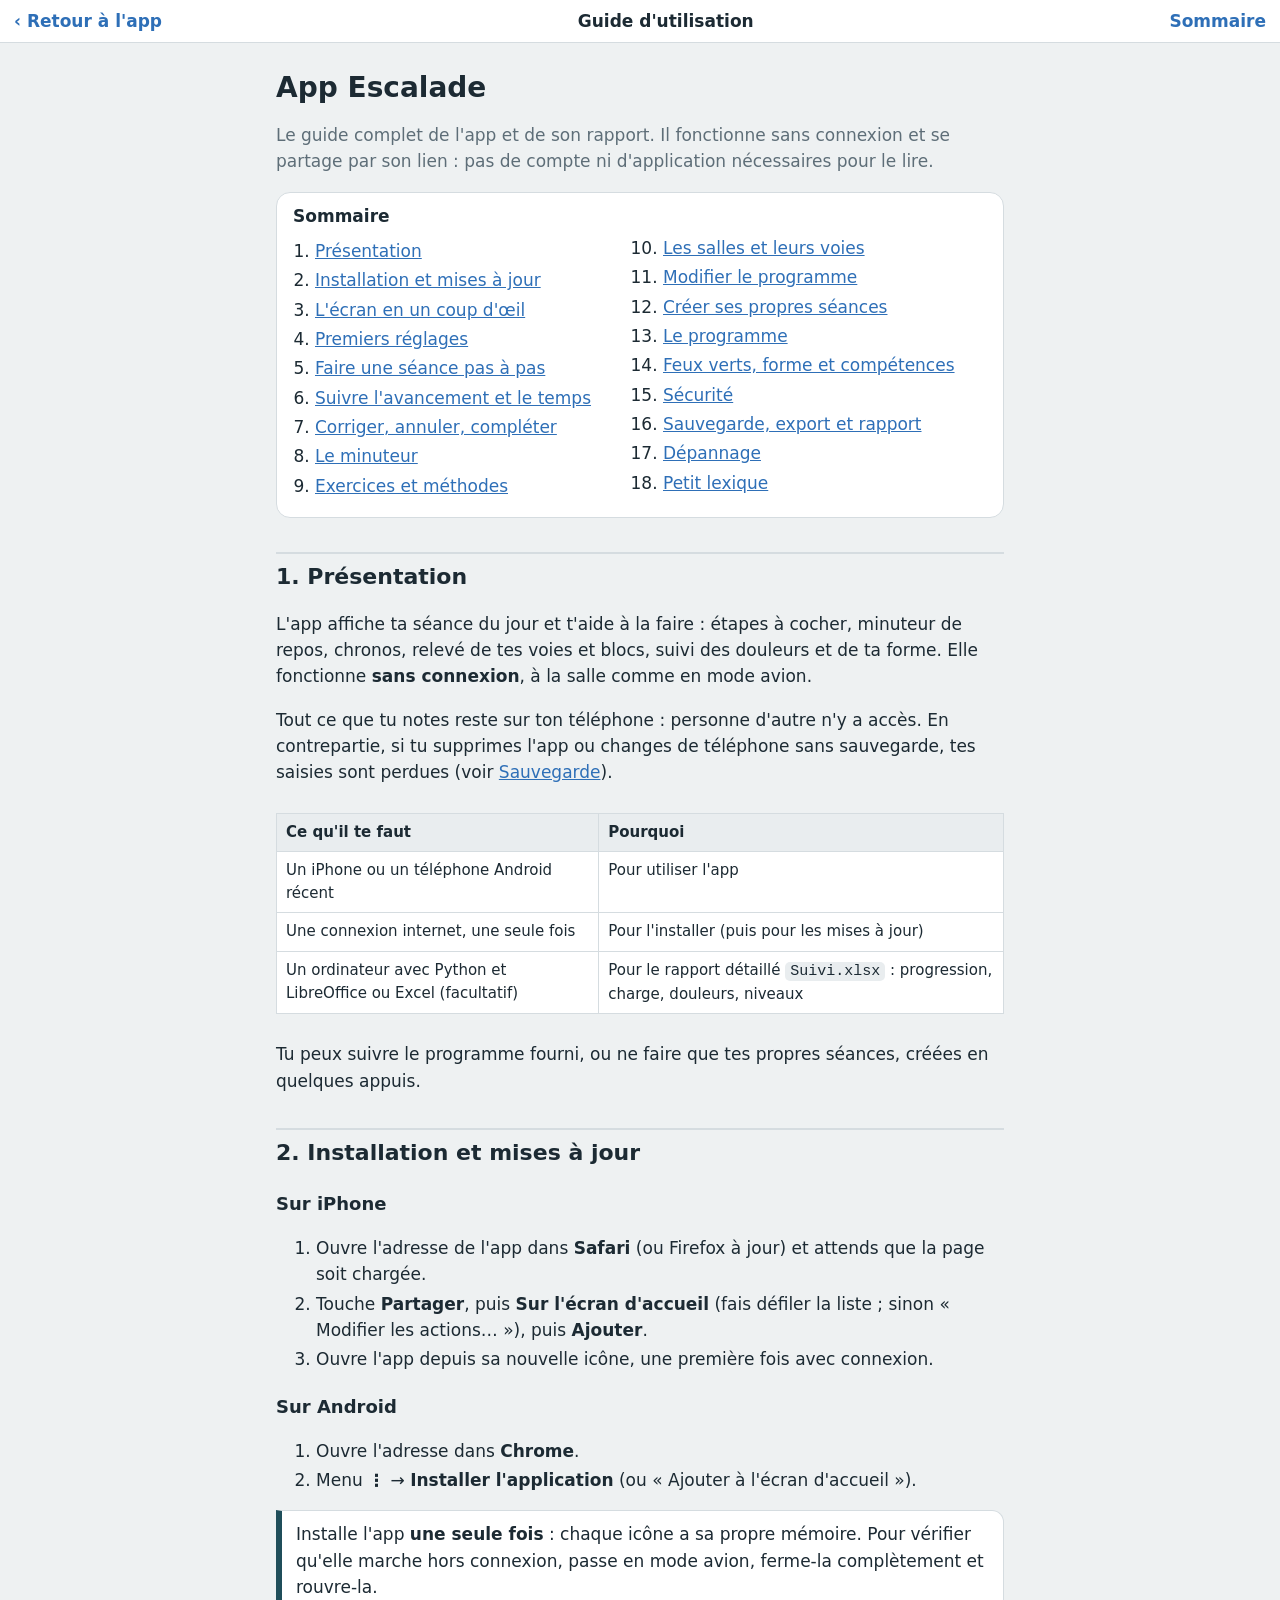
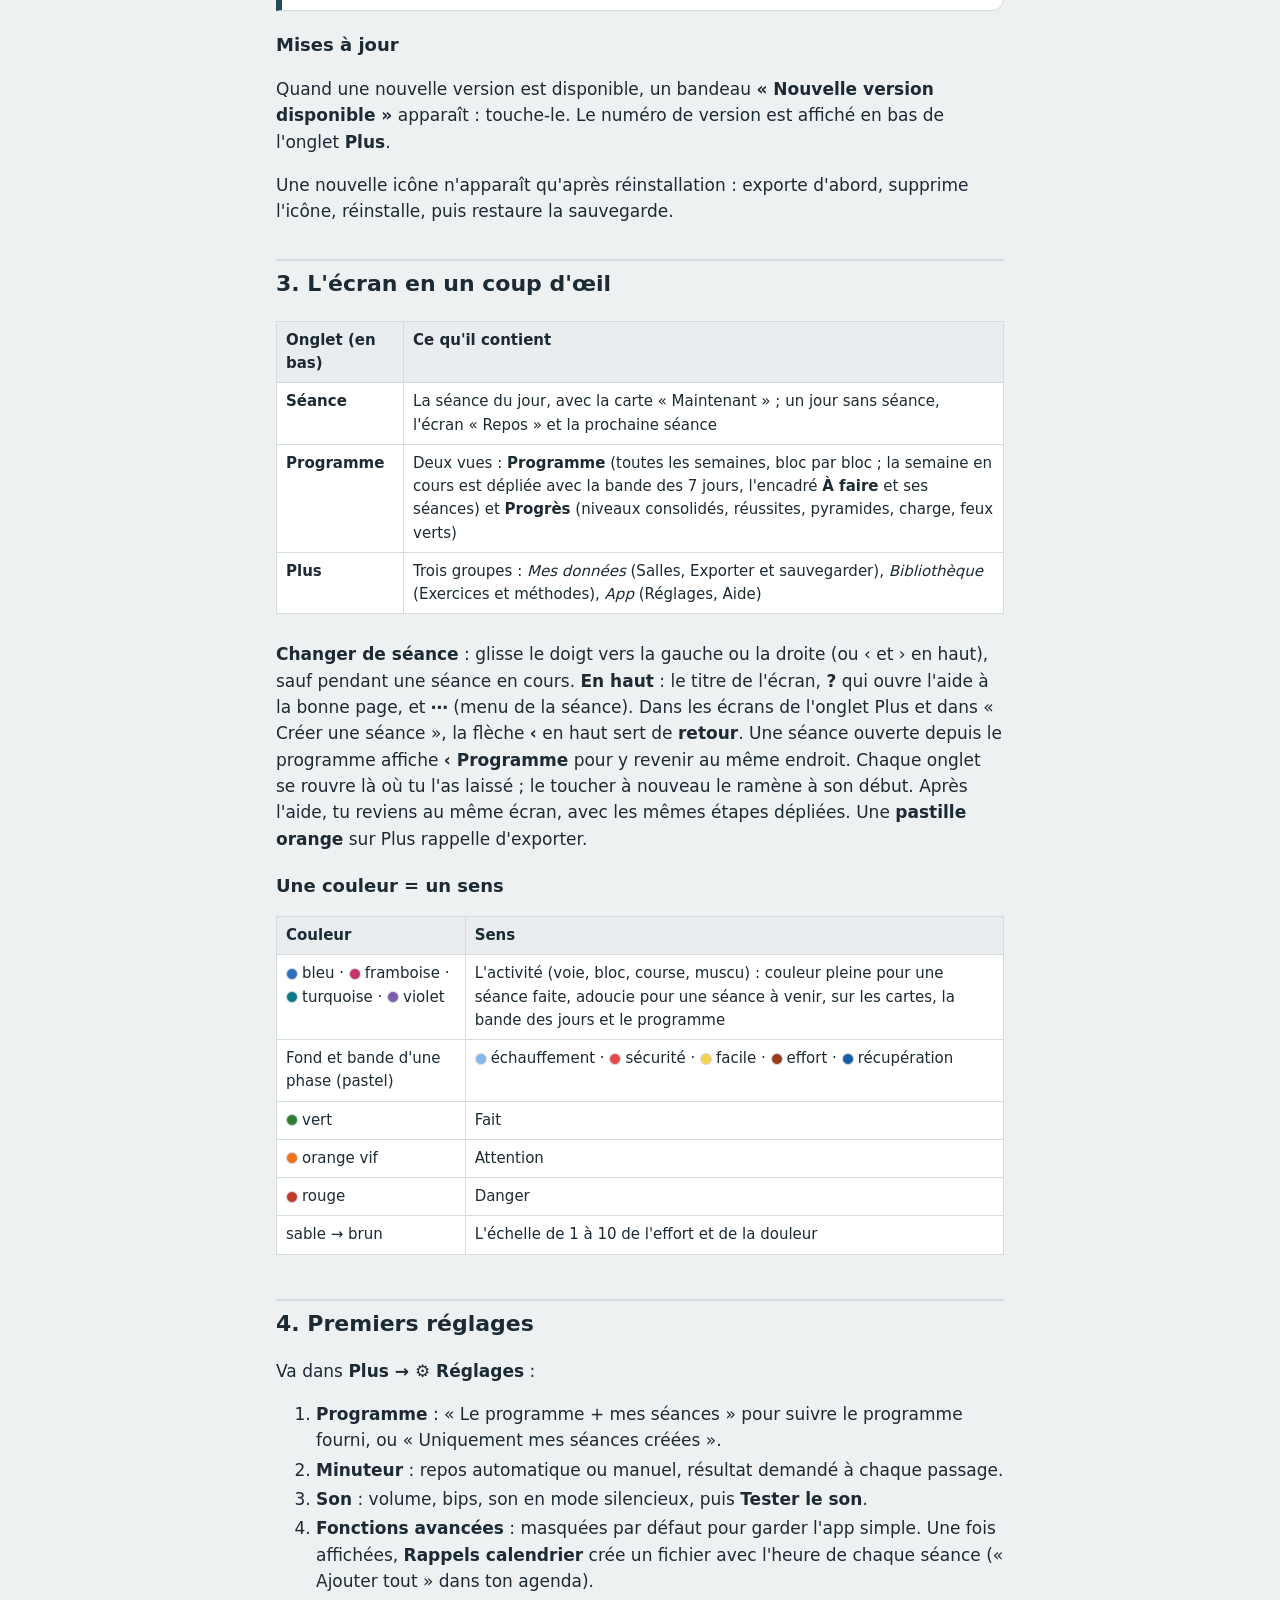
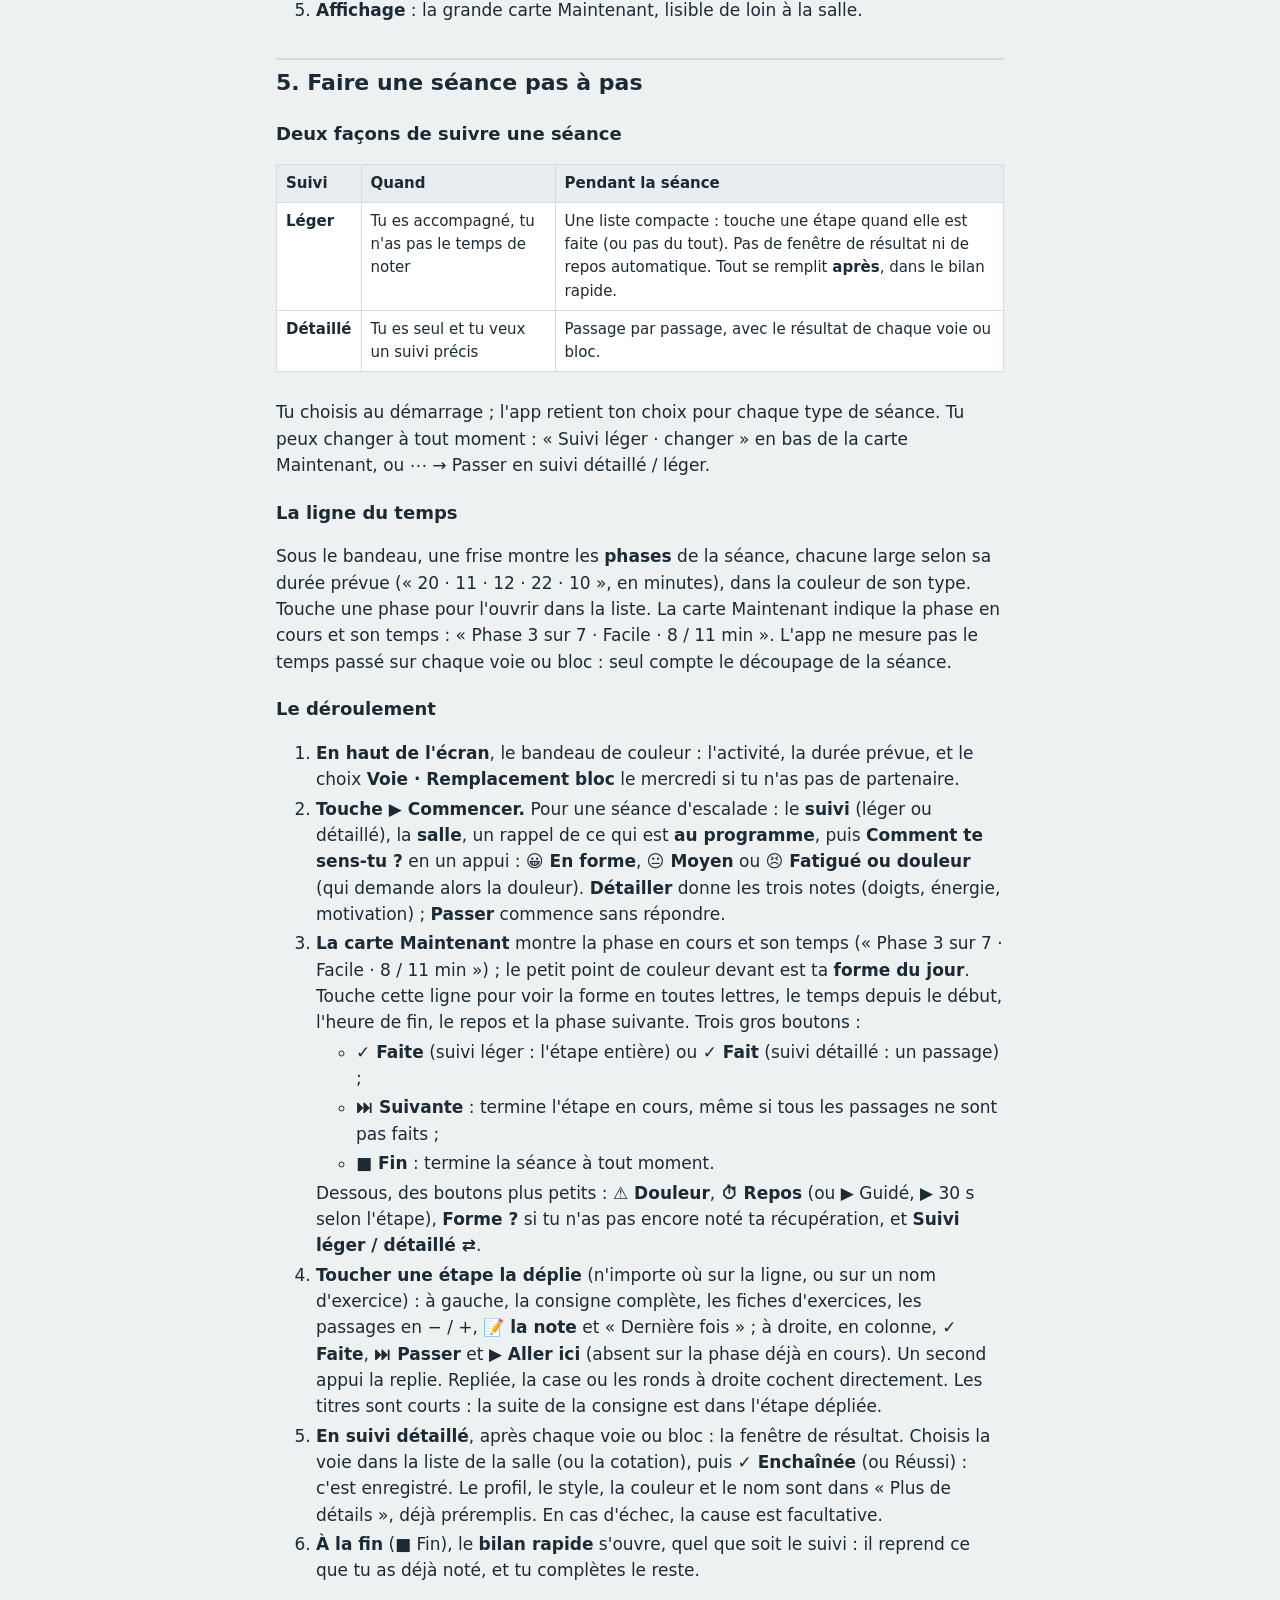
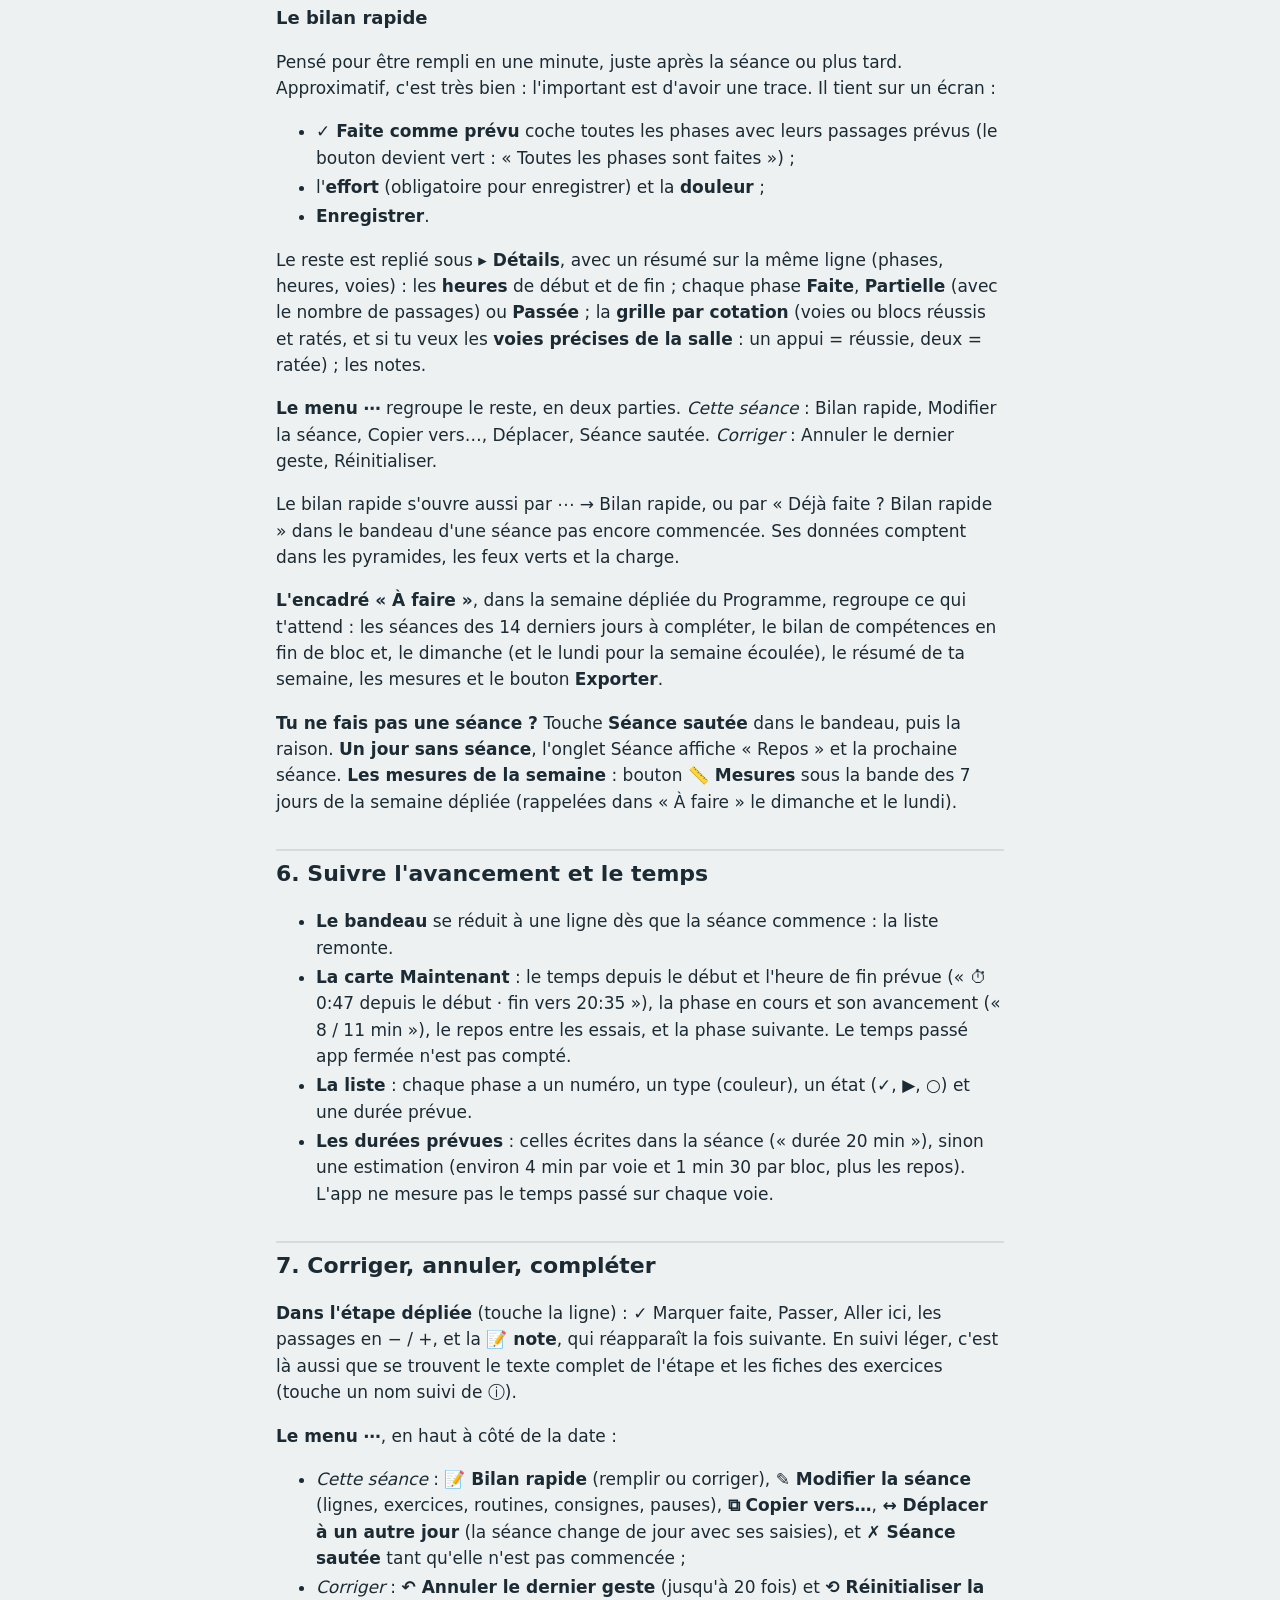
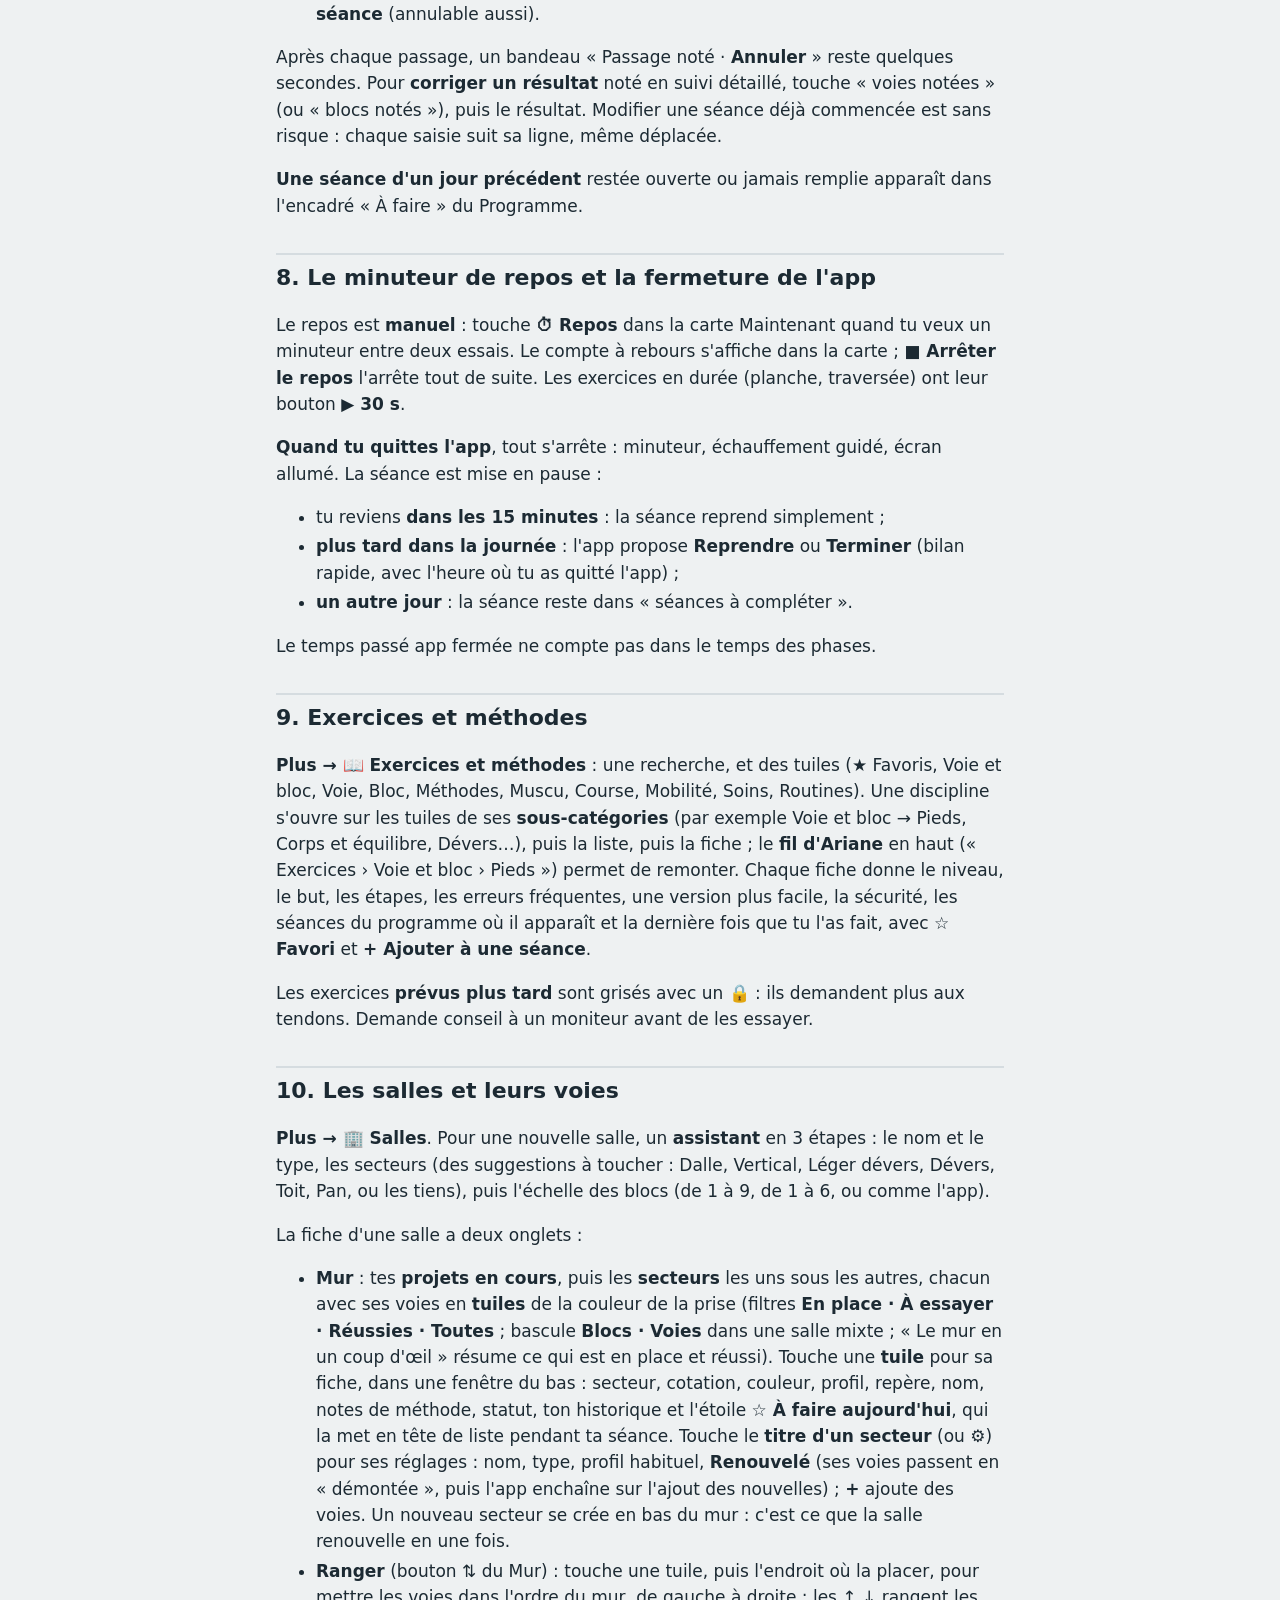
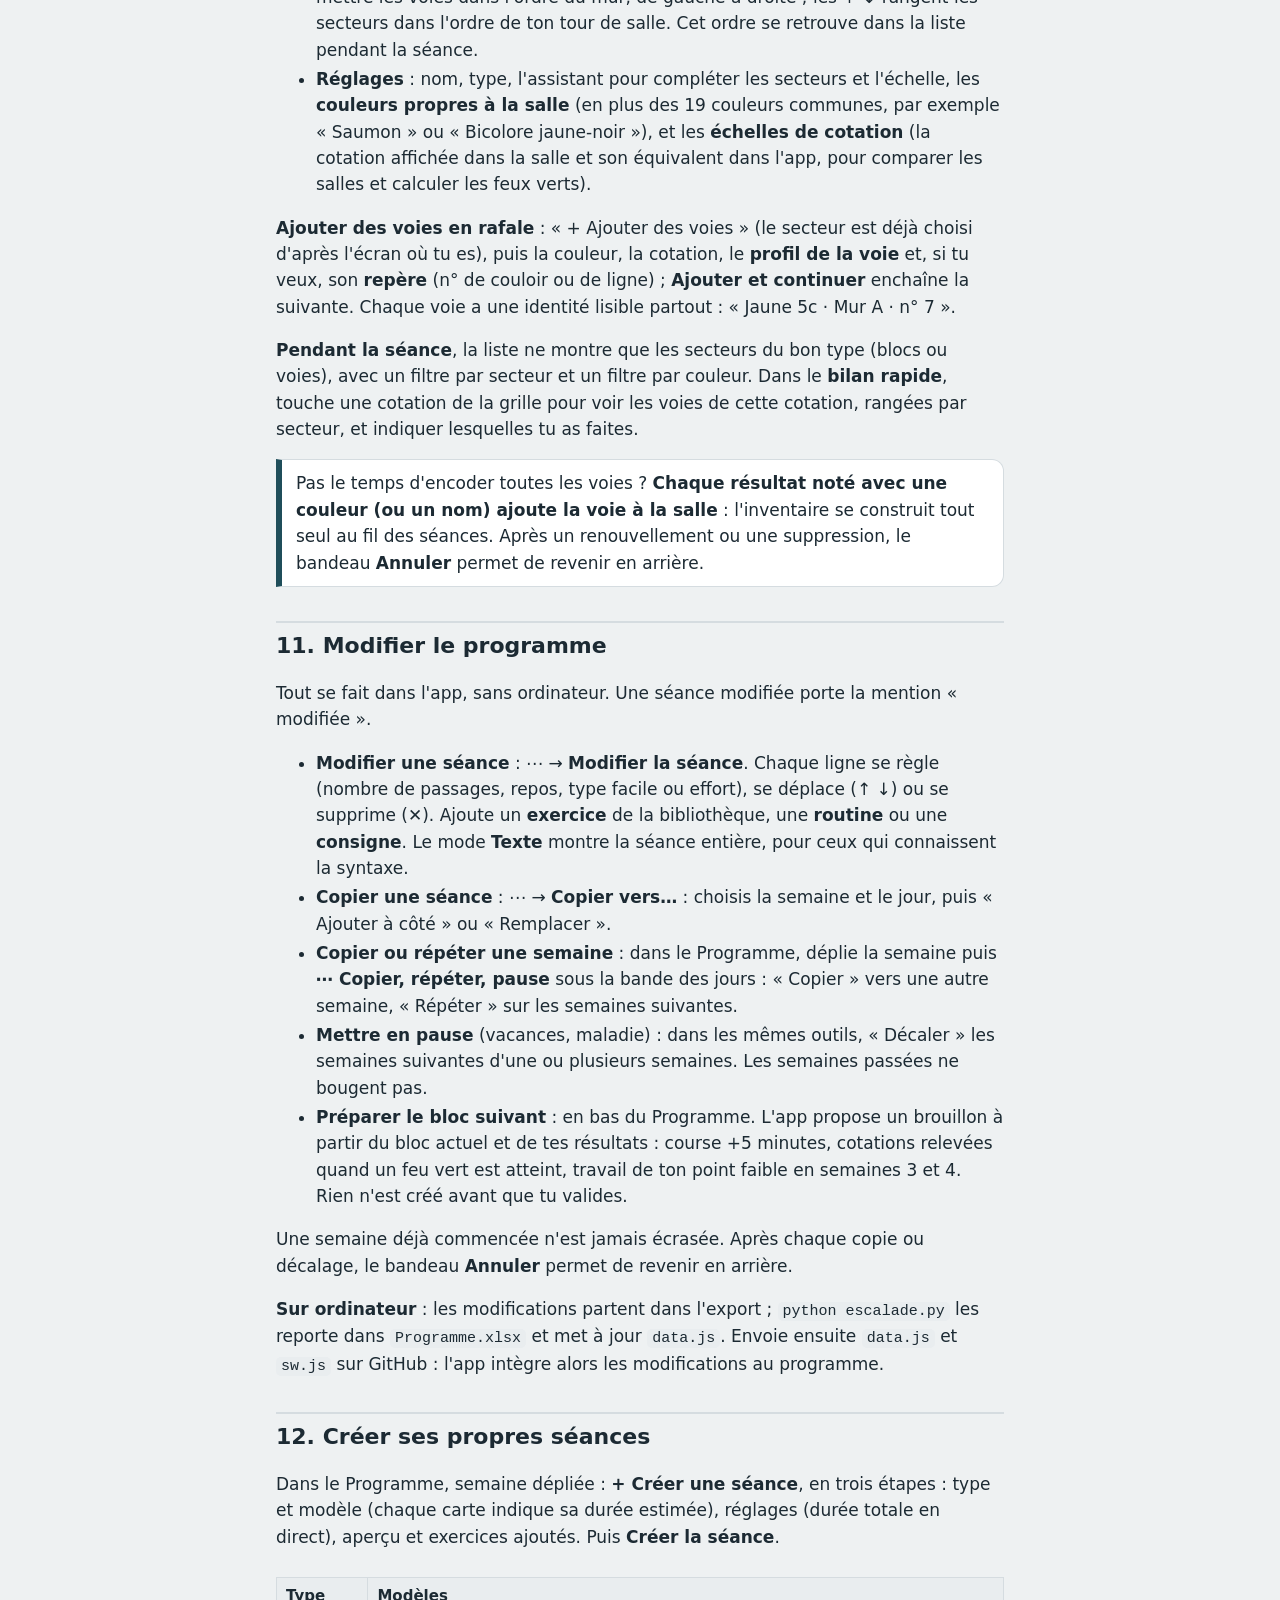
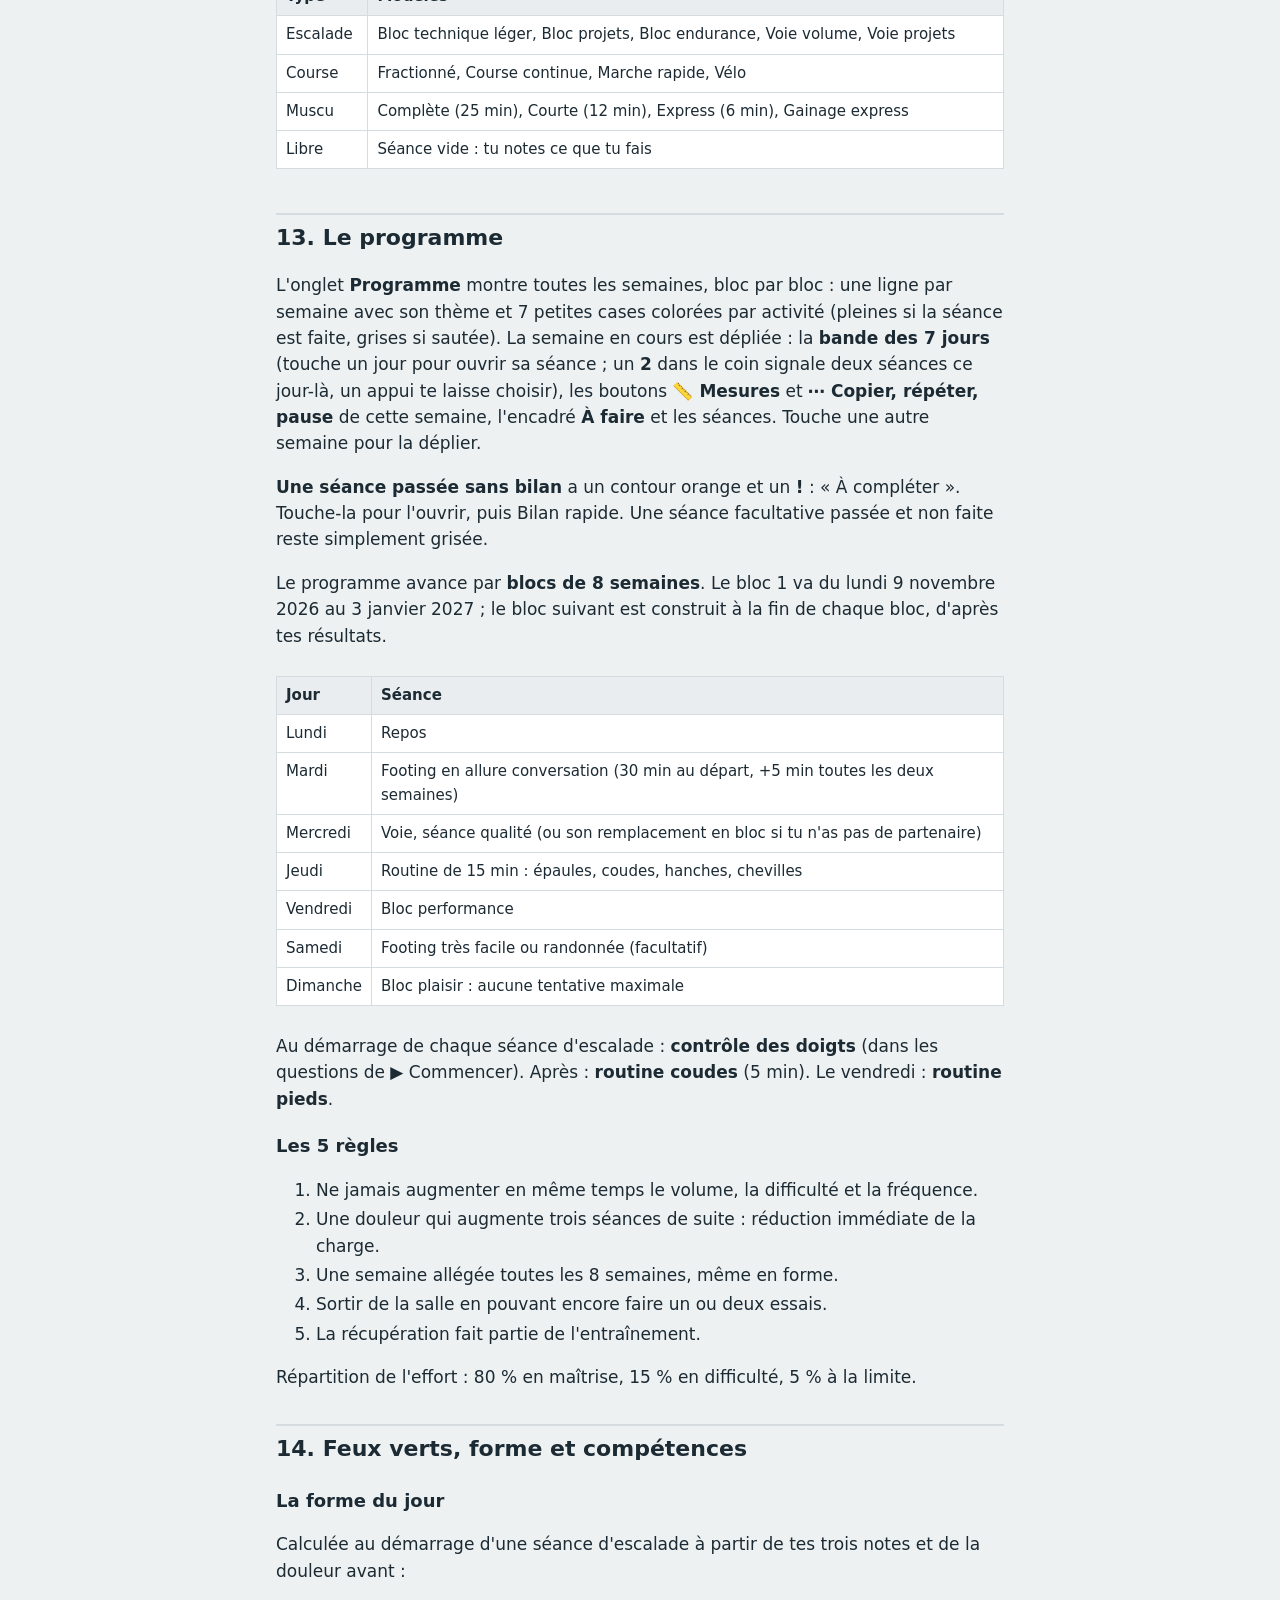
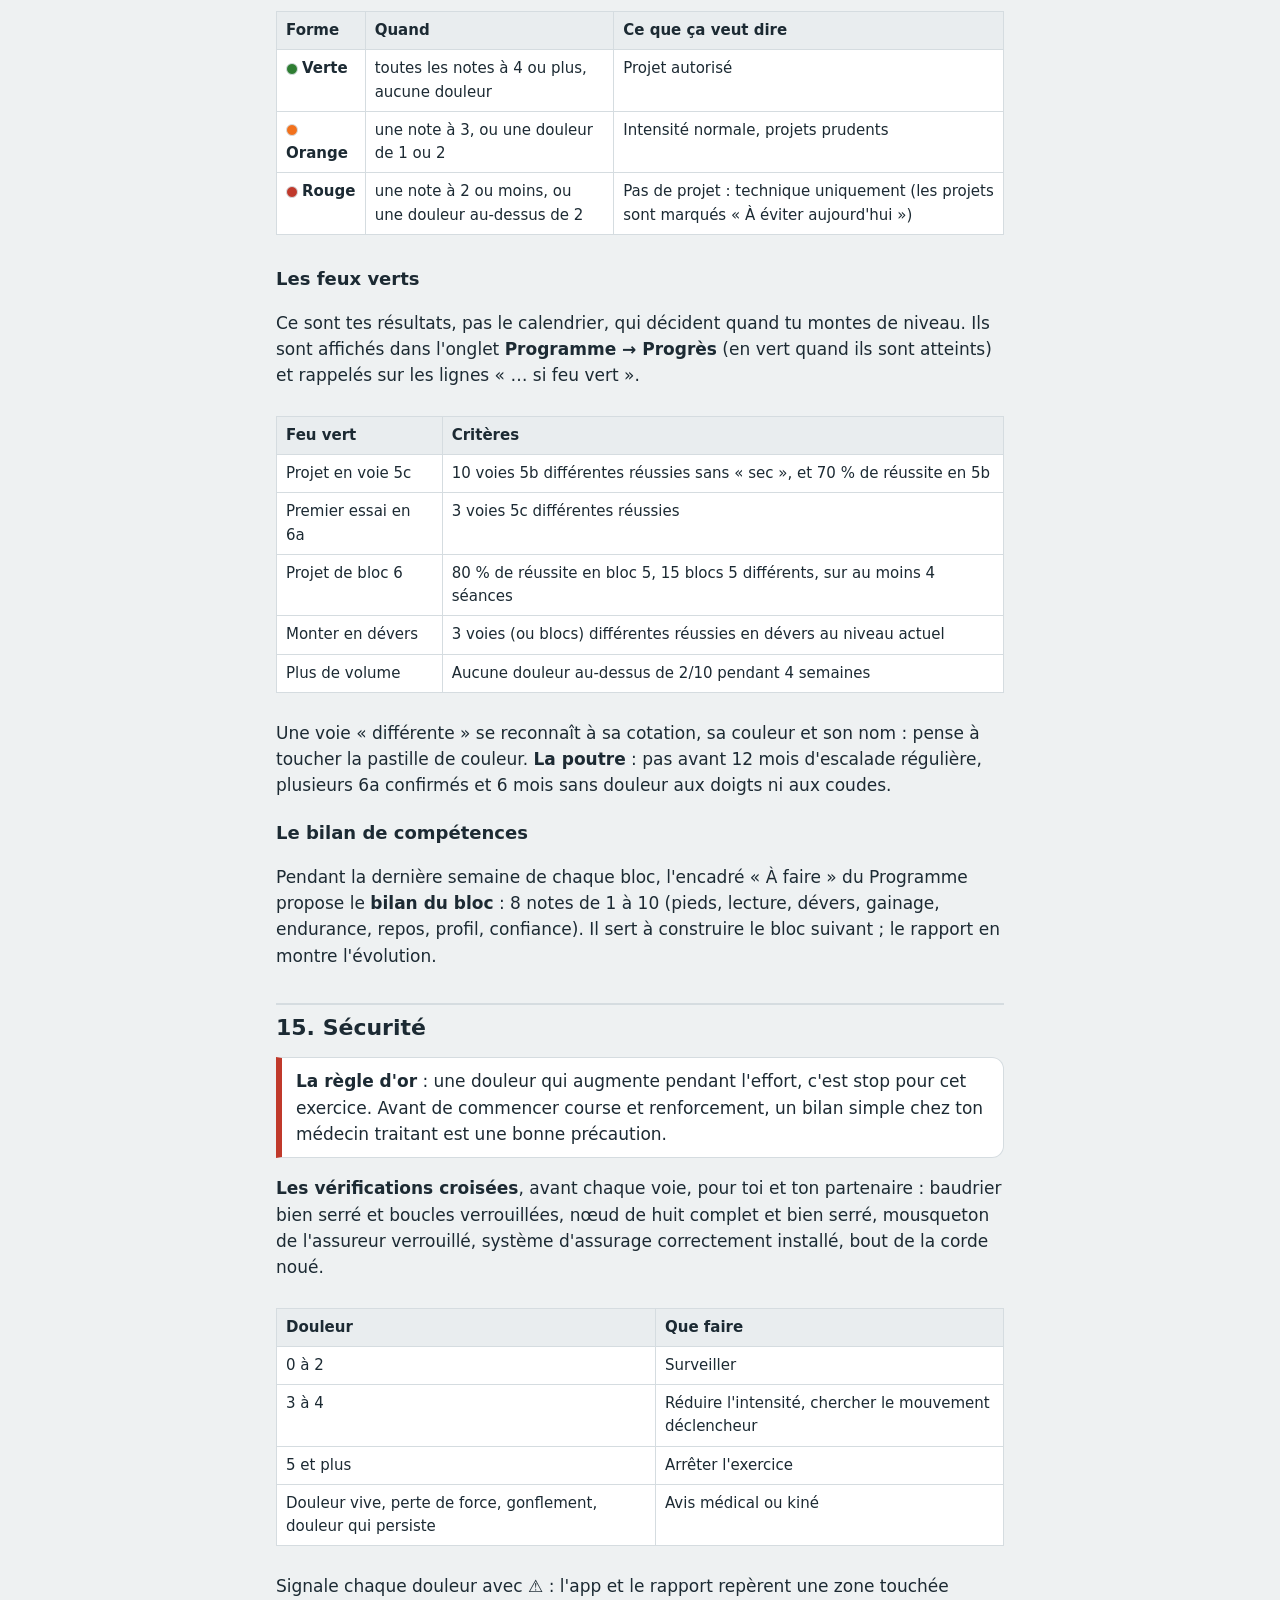
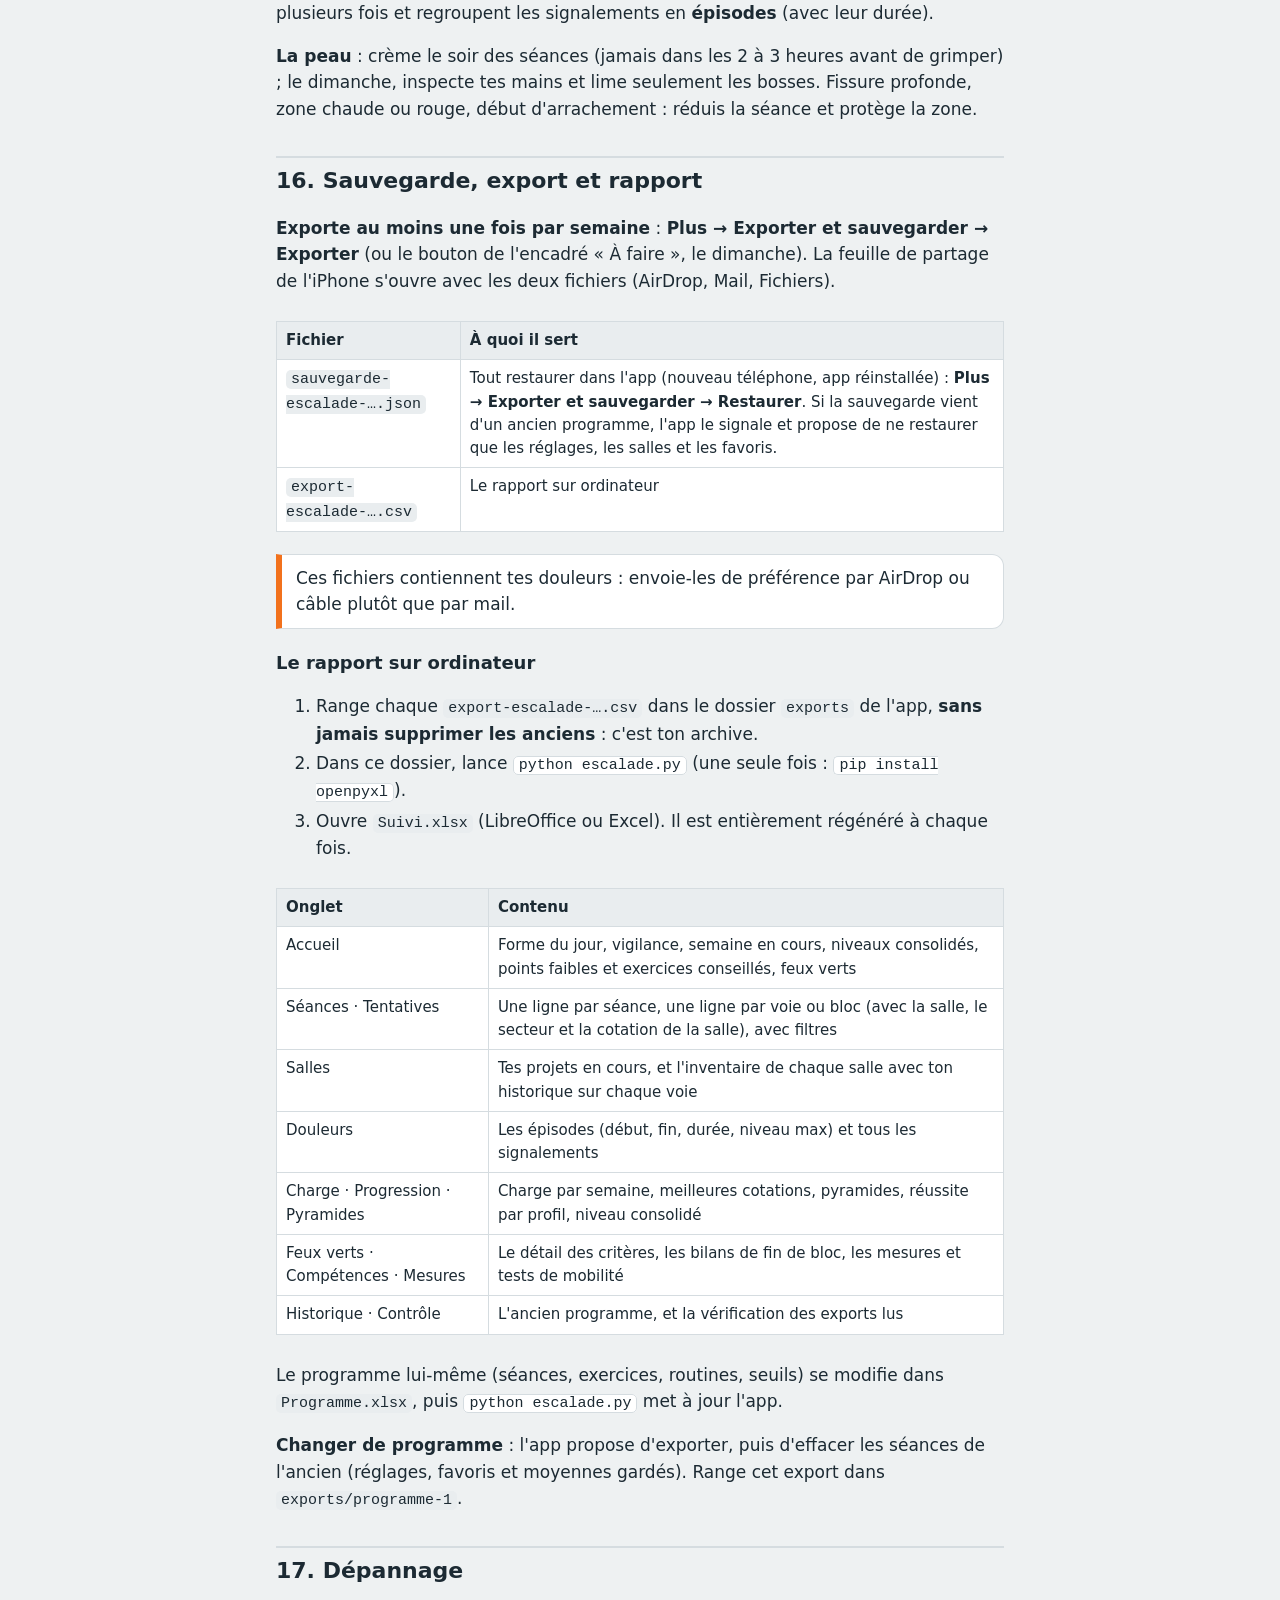
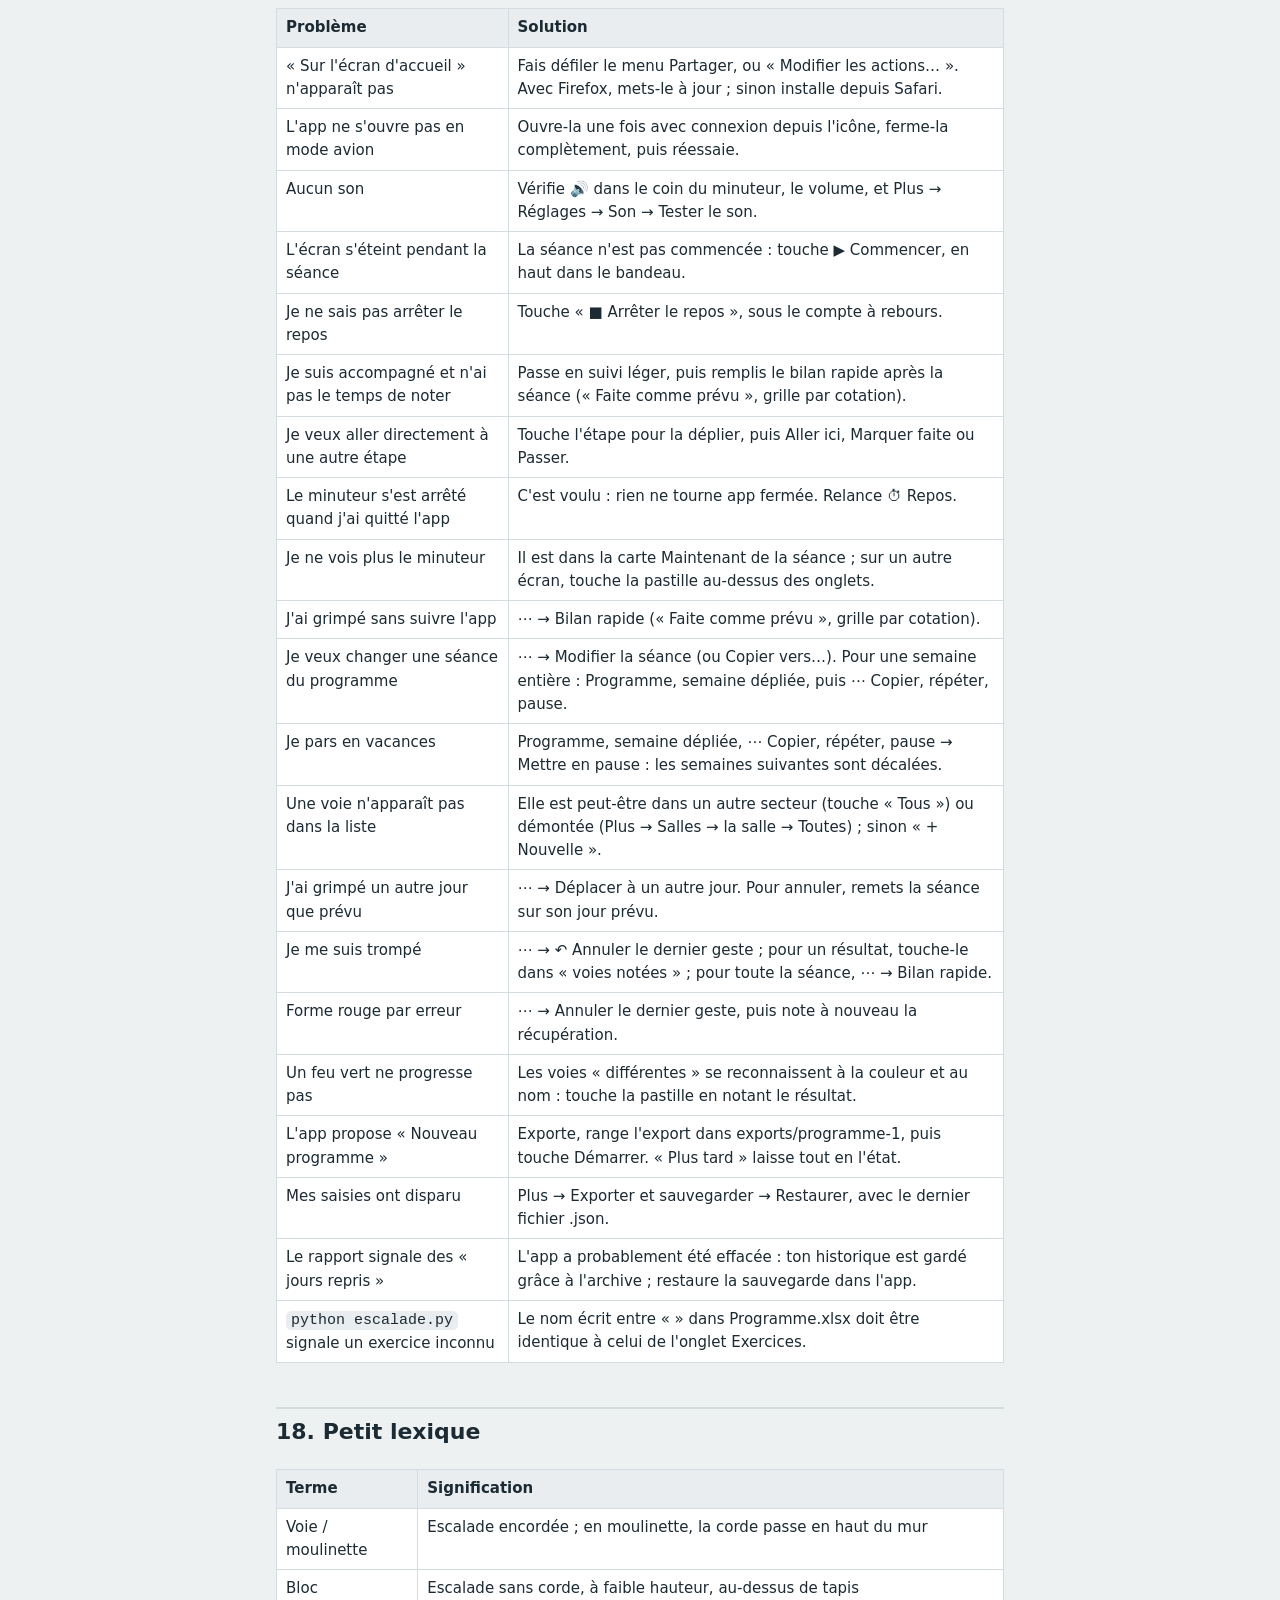
==== commit 0d2ac1da: "Add files via upload" ====
--- a/aide.html
+++ b/aide.html
@@ -103,13 +103,13 @@
 <tr><td><b>Programme</b></td><td>Deux vues : <b>Programme</b> (toutes les semaines, bloc par bloc ; la semaine en cours est dépliée avec la bande des 7 jours, l'encadré <b>À faire</b> et ses séances) et <b>Progrès</b> (niveaux consolidés, réussites, pyramides, charge, feux verts)</td></tr>
 <tr><td><b>Plus</b></td><td>Trois groupes : <i>Mes données</i> (Salles, Exporter et sauvegarder), <i>Bibliothèque</i> (Exercices et méthodes), <i>App</i> (Réglages, Aide)</td></tr>
 </table></div>
-<p><b>Changer de séance</b> : glisse le doigt vers la gauche ou la droite (ou ‹ et › en haut), sauf pendant une séance en cours. <b>En haut</b> : le titre de l'écran, <b>?</b> qui ouvre l'aide à la bonne page, et <b>⋯</b> (menu de la séance, ou outils de la semaine dans le Programme). Dans les écrans de l'onglet Plus, la flèche <b>‹</b> sert de <b>retour</b>. Une séance ouverte depuis le programme affiche <b>‹ Programme</b> pour y revenir au même endroit. Chaque onglet se rouvre là où tu l'as laissé ; le toucher à nouveau le ramène à son début. Une <b>pastille orange</b> sur Plus rappelle d'exporter.</p>
+<p><b>Changer de séance</b> : glisse le doigt vers la gauche ou la droite (ou ‹ et › en haut), sauf pendant une séance en cours. <b>En haut</b> : le titre de l'écran, <b>?</b> qui ouvre l'aide à la bonne page, et <b>⋯</b> (menu de la séance). Dans les écrans de l'onglet Plus et dans « Créer une séance », la flèche <b>‹</b> en haut sert de <b>retour</b>. Une séance ouverte depuis le programme affiche <b>‹ Programme</b> pour y revenir au même endroit. Chaque onglet se rouvre là où tu l'as laissé ; le toucher à nouveau le ramène à son début. Après l'aide, tu reviens au même écran, avec les mêmes étapes dépliées. Une <b>pastille orange</b> sur Plus rappelle d'exporter.</p>
 <h3>Une couleur = un sens</h3>
 <div class="tableau"><table>
 <tr><th>Couleur</th><th>Sens</th></tr>
-<tr><td><span class="pastille" style="background:#2E6FB7"></span>bleu · <span class="pastille" style="background:#C8336B"></span>framboise · <span class="pastille" style="background:#0E9AA7"></span>turquoise · <span class="pastille" style="background:#7B5EA7"></span>violet</td><td>L'activité (voie, bloc, course, muscu) : couleur pleine pour une séance faite, adoucie pour une séance à venir, sur les cartes, la bande des jours et le programme</td></tr>
+<tr><td><span class="pastille" style="background:#2E6FB7"></span>bleu · <span class="pastille" style="background:#C8336B"></span>framboise · <span class="pastille" style="background:#0B7C87"></span>turquoise · <span class="pastille" style="background:#7B5EA7"></span>violet</td><td>L'activité (voie, bloc, course, muscu) : couleur pleine pour une séance faite, adoucie pour une séance à venir, sur les cartes, la bande des jours et le programme</td></tr>
 <tr><td>Fond et bande d'une phase (pastel)</td><td><span class="pastille" style="background:#85B7EB"></span>échauffement · <span class="pastille" style="background:#E24B4A"></span>sécurité · <span class="pastille" style="background:#F2D34B"></span>facile · <span class="pastille" style="background:#993C1D"></span>effort · <span class="pastille" style="background:#185FA5"></span>récupération</td></tr>
-<tr><td><span class="pastille" style="background:#3B8C3F"></span>vert</td><td>Fait</td></tr>
+<tr><td><span class="pastille" style="background:#2E7D32"></span>vert</td><td>Fait</td></tr>
 <tr><td><span class="pastille" style="background:#F2711C"></span>orange vif</td><td>Attention</td></tr>
 <tr><td><span class="pastille" style="background:#C0392B"></span>rouge</td><td>Danger</td></tr>
 <tr><td>sable → brun</td><td>L'échelle de 1 à 10 de l'effort et de la douleur</td></tr>
@@ -139,31 +139,30 @@
 <ol>
 <li><b>En haut de l'écran</b>, le bandeau de couleur : l'activité, la durée prévue, et le choix <b>Voie · Remplacement bloc</b> le mercredi si tu n'as pas de partenaire.</li>
 <li><b>Touche ▶ Commencer.</b> Pour une séance d'escalade : le <b>suivi</b> (léger ou détaillé), la <b>salle</b>, un rappel de ce qui est <b>au programme</b>, puis <b>Comment te sens-tu ?</b> en un appui : <b>😀 En forme</b>, <b>😐 Moyen</b> ou <b>😣 Fatigué ou douleur</b> (qui demande alors la douleur). <b>Détailler</b> donne les trois notes (doigts, énergie, motivation) ; <b>Passer</b> commence sans répondre.</li>
-<li><b>La carte Maintenant</b> montre la phase en cours et son temps (« Phase 3 sur 7 · Facile · 8 / 11 min ») ; touche cette ligne pour voir le temps depuis le début, l'heure de fin, le repos et la phase suivante. Trois gros boutons :
+<li><b>La carte Maintenant</b> montre la phase en cours et son temps (« Phase 3 sur 7 · Facile · 8 / 11 min ») ; le petit point de couleur devant est ta <b>forme du jour</b>. Touche cette ligne pour voir la forme en toutes lettres, le temps depuis le début, l'heure de fin, le repos et la phase suivante. Trois gros boutons :
   <ul>
   <li><b>✓ Faite</b> (suivi léger : l'étape entière) ou <b>✓ Fait</b> (suivi détaillé : un passage) ;</li>
   <li><b>⏭ Suivante</b> : termine l'étape en cours, même si tous les passages ne sont pas faits ;</li>
   <li><b>■ Fin</b> : termine la séance à tout moment.</li>
   </ul>
-  Dessous, une ligne plus discrète : <b>⚠ Douleur</b>, <b>⏱ Repos</b> (ou ▶ Guidé, ▶ 30 s selon l'étape) et <b>Suivi léger / détaillé ⇄</b>.</li>
-<li><b>Toucher une étape la déplie</b> (n'importe où sur la ligne, ou sur un nom d'exercice) : à gauche, la consigne complète, les fiches d'exercices, les passages en − / +, <b>📝 la note</b> et « Dernière fois » ; à droite, en colonne, <b>✓ Faite</b>, <b>⏭ Passer</b> et <b>▶ Aller ici</b>. Un second appui la replie. Repliée, la case ou les ronds à droite cochent directement. Les titres sont courts : la suite de la consigne est dans l'étape dépliée.</li>
+  Dessous, des boutons plus petits : <b>⚠ Douleur</b>, <b>⏱ Repos</b> (ou ▶ Guidé, ▶ 30 s selon l'étape), <b>Forme ?</b> si tu n'as pas encore noté ta récupération, et <b>Suivi léger / détaillé ⇄</b>.</li>
+<li><b>Toucher une étape la déplie</b> (n'importe où sur la ligne, ou sur un nom d'exercice) : à gauche, la consigne complète, les fiches d'exercices, les passages en − / +, <b>📝 la note</b> et « Dernière fois » ; à droite, en colonne, <b>✓ Faite</b>, <b>⏭ Passer</b> et <b>▶ Aller ici</b> (absent sur la phase déjà en cours). Un second appui la replie. Repliée, la case ou les ronds à droite cochent directement. Les titres sont courts : la suite de la consigne est dans l'étape dépliée.</li>
 <li><b>En suivi détaillé</b>, après chaque voie ou bloc : la fenêtre de résultat. Choisis la voie dans la liste de la salle (ou la cotation), puis <b>✓ Enchaînée</b> (ou Réussi) : c'est enregistré. Le profil, le style, la couleur et le nom sont dans « Plus de détails », déjà préremplis. En cas d'échec, la cause est facultative.</li>
 <li><b>À la fin</b> (■ Fin), le <b>bilan rapide</b> s'ouvre, quel que soit le suivi : il reprend ce que tu as déjà noté, et tu complètes le reste.</li>
 </ol>
 <h3>Le bilan rapide</h3>
-<p>Pensé pour être rempli en 2 ou 3 minutes, juste après la séance ou plus tard. Approximatif, c'est très bien : l'important est d'avoir une trace.</p>
-<ul>
-<li><b>✓ Faite comme prévu</b> coche toutes les étapes avec leurs passages prévus : tu ne corriges que ce qui diffère ;</li>
-<li>les <b>heures</b> de début et de fin ;</li>
-<li>chaque étape : <b>Faite</b>, <b>Partielle</b> (avec le nombre de passages) ou <b>Passée</b> ;</li>
-<li>la <b>grille par cotation</b> : combien de voies ou blocs réussis et ratés à chaque cotation ; et, si tu veux, les <b>voies précises de la salle</b> (un appui = réussie, deux = ratée) ;</li>
-<li>l'<b>effort</b>, la <b>douleur</b> et les notes.</li>
-</ul>
+<p>Pensé pour être rempli en une minute, juste après la séance ou plus tard. Approximatif, c'est très bien : l'important est d'avoir une trace. Il tient sur un écran :</p>
+<ul>
+<li><b>✓ Faite comme prévu</b> coche toutes les phases avec leurs passages prévus (le bouton devient vert : « Toutes les phases sont faites ») ;</li>
+<li>l'<b>effort</b> (obligatoire pour enregistrer) et la <b>douleur</b> ;</li>
+<li><b>Enregistrer</b>.</li>
+</ul>
+<p>Le reste est replié sous <b>▸ Détails</b>, avec un résumé sur la même ligne (phases, heures, voies) : les <b>heures</b> de début et de fin ; chaque phase <b>Faite</b>, <b>Partielle</b> (avec le nombre de passages) ou <b>Passée</b> ; la <b>grille par cotation</b> (voies ou blocs réussis et ratés, et si tu veux les <b>voies précises de la salle</b> : un appui = réussie, deux = ratée) ; les notes.</p>
 <p><b>Le menu ⋯</b> regroupe le reste, en deux parties. <i>Cette séance</i> : Bilan rapide, Modifier la séance, Copier vers…, Déplacer, Séance sautée. <i>Corriger</i> : Annuler le dernier geste, Réinitialiser.</p>
-<p>Le bilan rapide s'ouvre aussi par ⋯ → Bilan rapide, ou par « Déjà faite ? Bilan rapide » dans le bandeau d'une séance pas encore commencée. Ses données comptent dans les pyramides, les feux verts et la charge, mais pas dans les moyennes de temps par voie ou par bloc.</p>
-<p><b>L'encadré « À faire »</b>, dans la semaine dépliée du Programme, regroupe ce qui t'attend : les séances des 14 derniers jours à compléter, les mesures de la semaine, le bilan de compétences en fin de bloc et, le dimanche (et le lundi), le résumé de ta semaine avec le bouton <b>Exporter</b>.</p>
-
-<p><b>Tu ne fais pas une séance ?</b> Touche <b>Séance sautée</b> dans le bandeau, puis la raison. <b>Un jour sans séance</b>, l'onglet Séance affiche « Repos » et la prochaine séance. <b>Les mesures de la semaine</b> se remplissent depuis l'encadré « À faire » du Programme.</p>
+<p>Le bilan rapide s'ouvre aussi par ⋯ → Bilan rapide, ou par « Déjà faite ? Bilan rapide » dans le bandeau d'une séance pas encore commencée. Ses données comptent dans les pyramides, les feux verts et la charge.</p>
+<p><b>L'encadré « À faire »</b>, dans la semaine dépliée du Programme, regroupe ce qui t'attend : les séances des 14 derniers jours à compléter, le bilan de compétences en fin de bloc et, le dimanche (et le lundi pour la semaine écoulée), le résumé de ta semaine, les mesures et le bouton <b>Exporter</b>.</p>
+
+<p><b>Tu ne fais pas une séance ?</b> Touche <b>Séance sautée</b> dans le bandeau, puis la raison. <b>Un jour sans séance</b>, l'onglet Séance affiche « Repos » et la prochaine séance. <b>Les mesures de la semaine</b> : bouton <b>📏 Mesures</b> sous la bande des 7 jours de la semaine dépliée (rappelées dans « À faire » le dimanche et le lundi).</p>
 
 <h2 id="temps">6. Suivre l'avancement et le temps</h2>
 <ul>
@@ -214,7 +213,7 @@
 <ul>
 <li><b>Modifier une séance</b> : ⋯ → <b>Modifier la séance</b>. Chaque ligne se règle (nombre de passages, repos, type facile ou effort), se déplace (↑ ↓) ou se supprime (✕). Ajoute un <b>exercice</b> de la bibliothèque, une <b>routine</b> ou une <b>consigne</b>. Le mode <b>Texte</b> montre la séance entière, pour ceux qui connaissent la syntaxe.</li>
 <li><b>Copier une séance</b> : ⋯ → <b>Copier vers…</b> : choisis la semaine et le jour, puis « Ajouter à côté » ou « Remplacer ».</li>
-<li><b>Copier ou répéter une semaine</b> : dans le Programme, déplie la semaine puis ⋯ en haut : « Copier » vers une autre semaine, « Répéter » sur les semaines suivantes.</li>
+<li><b>Copier ou répéter une semaine</b> : dans le Programme, déplie la semaine puis <b>⋯ Copier, répéter, pause</b> sous la bande des jours : « Copier » vers une autre semaine, « Répéter » sur les semaines suivantes.</li>
 <li><b>Mettre en pause</b> (vacances, maladie) : dans les mêmes outils, « Décaler » les semaines suivantes d'une ou plusieurs semaines. Les semaines passées ne bougent pas.</li>
 <li><b>Préparer le bloc suivant</b> : en bas du Programme. L'app propose un brouillon à partir du bloc actuel et de tes résultats : course +5 minutes, cotations relevées quand un feu vert est atteint, travail de ton point faible en semaines 3 et 4. Rien n'est créé avant que tu valides.</li>
 </ul>
@@ -232,7 +231,8 @@
 </table></div>
 
 <h2 id="programme">13. Le programme</h2>
-<p>L'onglet <b>Programme</b> montre toutes les semaines, bloc par bloc : une ligne par semaine avec son thème et 7 petites cases colorées par activité (pleines si la séance est faite, grises si sautée). La semaine en cours est dépliée : la <b>bande des 7 jours</b> (touche un jour pour ouvrir sa séance), l'encadré <b>À faire</b> et les séances. Touche une autre semaine pour la déplier.</p>
+<p>L'onglet <b>Programme</b> montre toutes les semaines, bloc par bloc : une ligne par semaine avec son thème et 7 petites cases colorées par activité (pleines si la séance est faite, grises si sautée). La semaine en cours est dépliée : la <b>bande des 7 jours</b> (touche un jour pour ouvrir sa séance ; un <b>2</b> dans le coin signale deux séances ce jour-là, un appui te laisse choisir), les boutons <b>📏 Mesures</b> et <b>⋯ Copier, répéter, pause</b> de cette semaine, l'encadré <b>À faire</b> et les séances. Touche une autre semaine pour la déplier.</p>
+<p><b>Une séance passée sans bilan</b> a un contour orange et un <b>!</b> : « À compléter ». Touche-la pour l'ouvrir, puis Bilan rapide. Une séance facultative passée et non faite reste simplement grisée.</p>
 <p>Le programme avance par <b>blocs de 8 semaines</b>. Le bloc 1 va du lundi 9 novembre 2026 au 3 janvier 2027 ; le bloc suivant est construit à la fin de chaque bloc, d'après tes résultats.</p>
 <div class="tableau"><table>
 <tr><th>Jour</th><th>Séance</th></tr>
@@ -260,7 +260,7 @@
 <p>Calculée au démarrage d'une séance d'escalade à partir de tes trois notes et de la douleur avant :</p>
 <div class="tableau"><table>
 <tr><th>Forme</th><th>Quand</th><th>Ce que ça veut dire</th></tr>
-<tr><td><span class="pastille" style="background:#3B8C3F"></span><b>Verte</b></td><td>toutes les notes à 4 ou plus, aucune douleur</td><td>Projet autorisé</td></tr>
+<tr><td><span class="pastille" style="background:#2E7D32"></span><b>Verte</b></td><td>toutes les notes à 4 ou plus, aucune douleur</td><td>Projet autorisé</td></tr>
 <tr><td><span class="pastille" style="background:#F2711C"></span><b>Orange</b></td><td>une note à 3, ou une douleur de 1 ou 2</td><td>Intensité normale, projets prudents</td></tr>
 <tr><td><span class="pastille" style="background:#C0392B"></span><b>Rouge</b></td><td>une note à 2 ou moins, ou une douleur au-dessus de 2</td><td>Pas de projet : technique uniquement (les projets sont marqués « À éviter aujourd'hui »)</td></tr>
 </table></div>
@@ -331,8 +331,8 @@
 <tr><td>Le minuteur s'est arrêté quand j'ai quitté l'app</td><td>C'est voulu : rien ne tourne app fermée. Relance ⏱ Repos.</td></tr>
 <tr><td>Je ne vois plus le minuteur</td><td>Il est dans la carte Maintenant de la séance ; sur un autre écran, touche la pastille au-dessus des onglets.</td></tr>
 <tr><td>J'ai grimpé sans suivre l'app</td><td>⋯ → Bilan rapide (« Faite comme prévu », grille par cotation).</td></tr>
-<tr><td>Je veux changer une séance du programme</td><td>⋯ → Modifier la séance (ou Copier vers…). Pour une semaine entière : Programme, semaine dépliée, puis ⋯.</td></tr>
-<tr><td>Je pars en vacances</td><td>Programme, semaine dépliée, ⋯ → Mettre en pause : les semaines suivantes sont décalées.</td></tr>
+<tr><td>Je veux changer une séance du programme</td><td>⋯ → Modifier la séance (ou Copier vers…). Pour une semaine entière : Programme, semaine dépliée, puis ⋯ Copier, répéter, pause.</td></tr>
+<tr><td>Je pars en vacances</td><td>Programme, semaine dépliée, ⋯ Copier, répéter, pause → Mettre en pause : les semaines suivantes sont décalées.</td></tr>
 <tr><td>Une voie n'apparaît pas dans la liste</td><td>Elle est peut-être dans un autre secteur (touche « Tous ») ou démontée (Plus → Salles → la salle → Toutes) ; sinon « + Nouvelle ».</td></tr>
 <tr><td>J'ai grimpé un autre jour que prévu</td><td>⋯ → Déplacer à un autre jour. Pour annuler, remets la séance sur son jour prévu.</td></tr>
 <tr><td>Je me suis trompé</td><td>⋯ → ↶ Annuler le dernier geste ; pour un résultat, touche-le dans « voies notées » ; pour toute la séance, ⋯ → Bilan rapide.</td></tr>
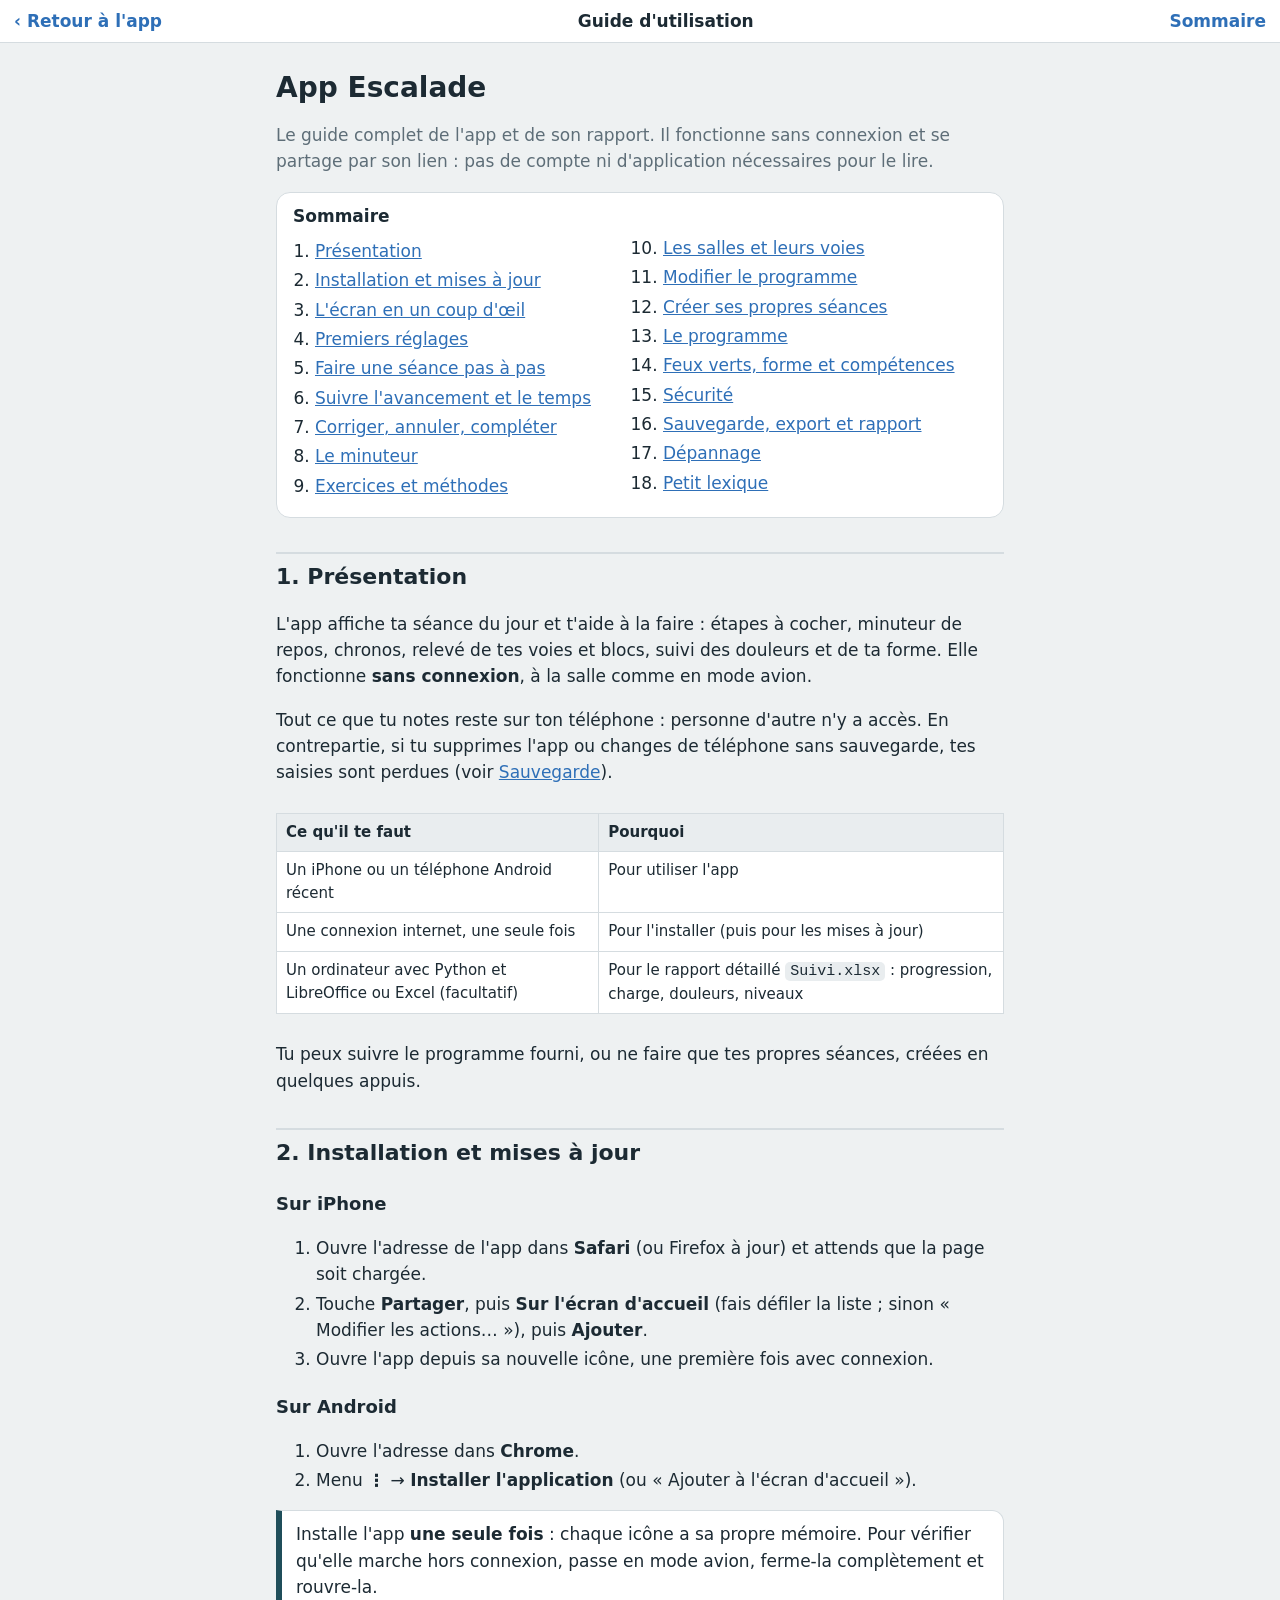
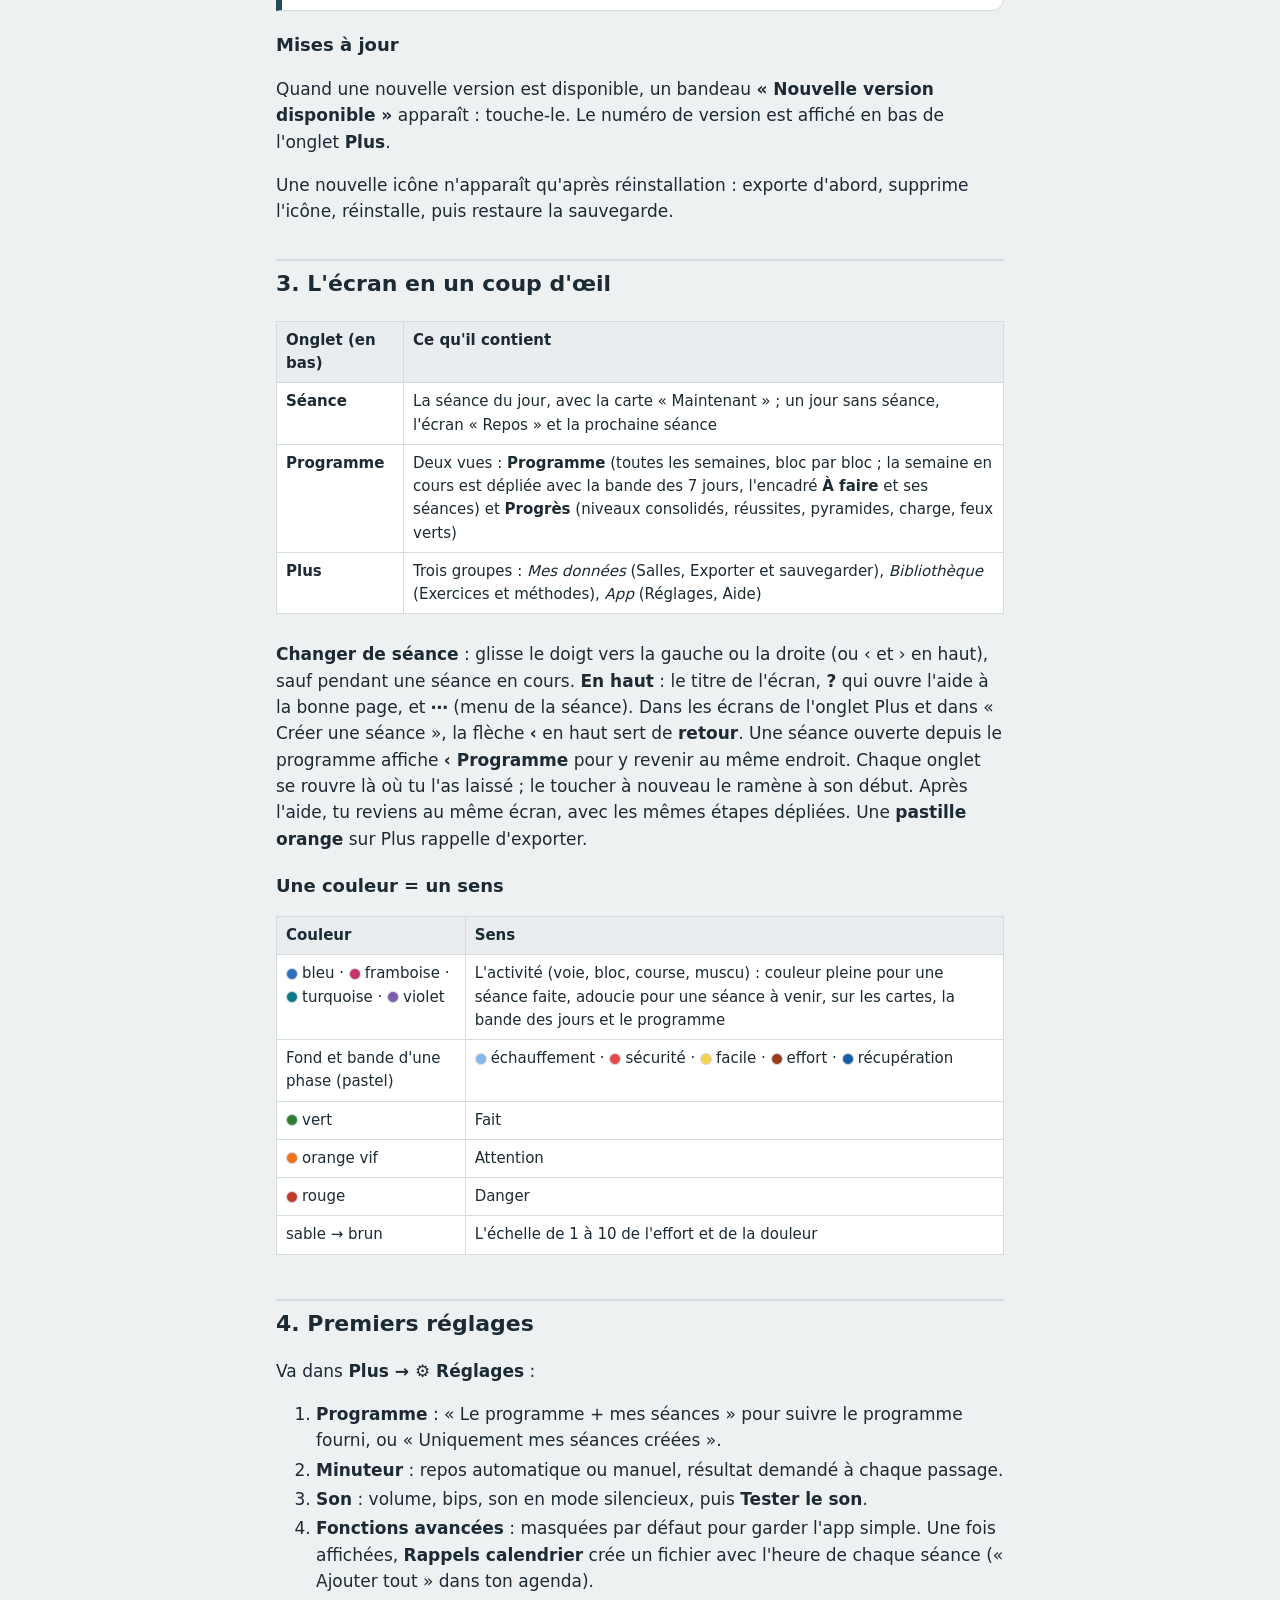
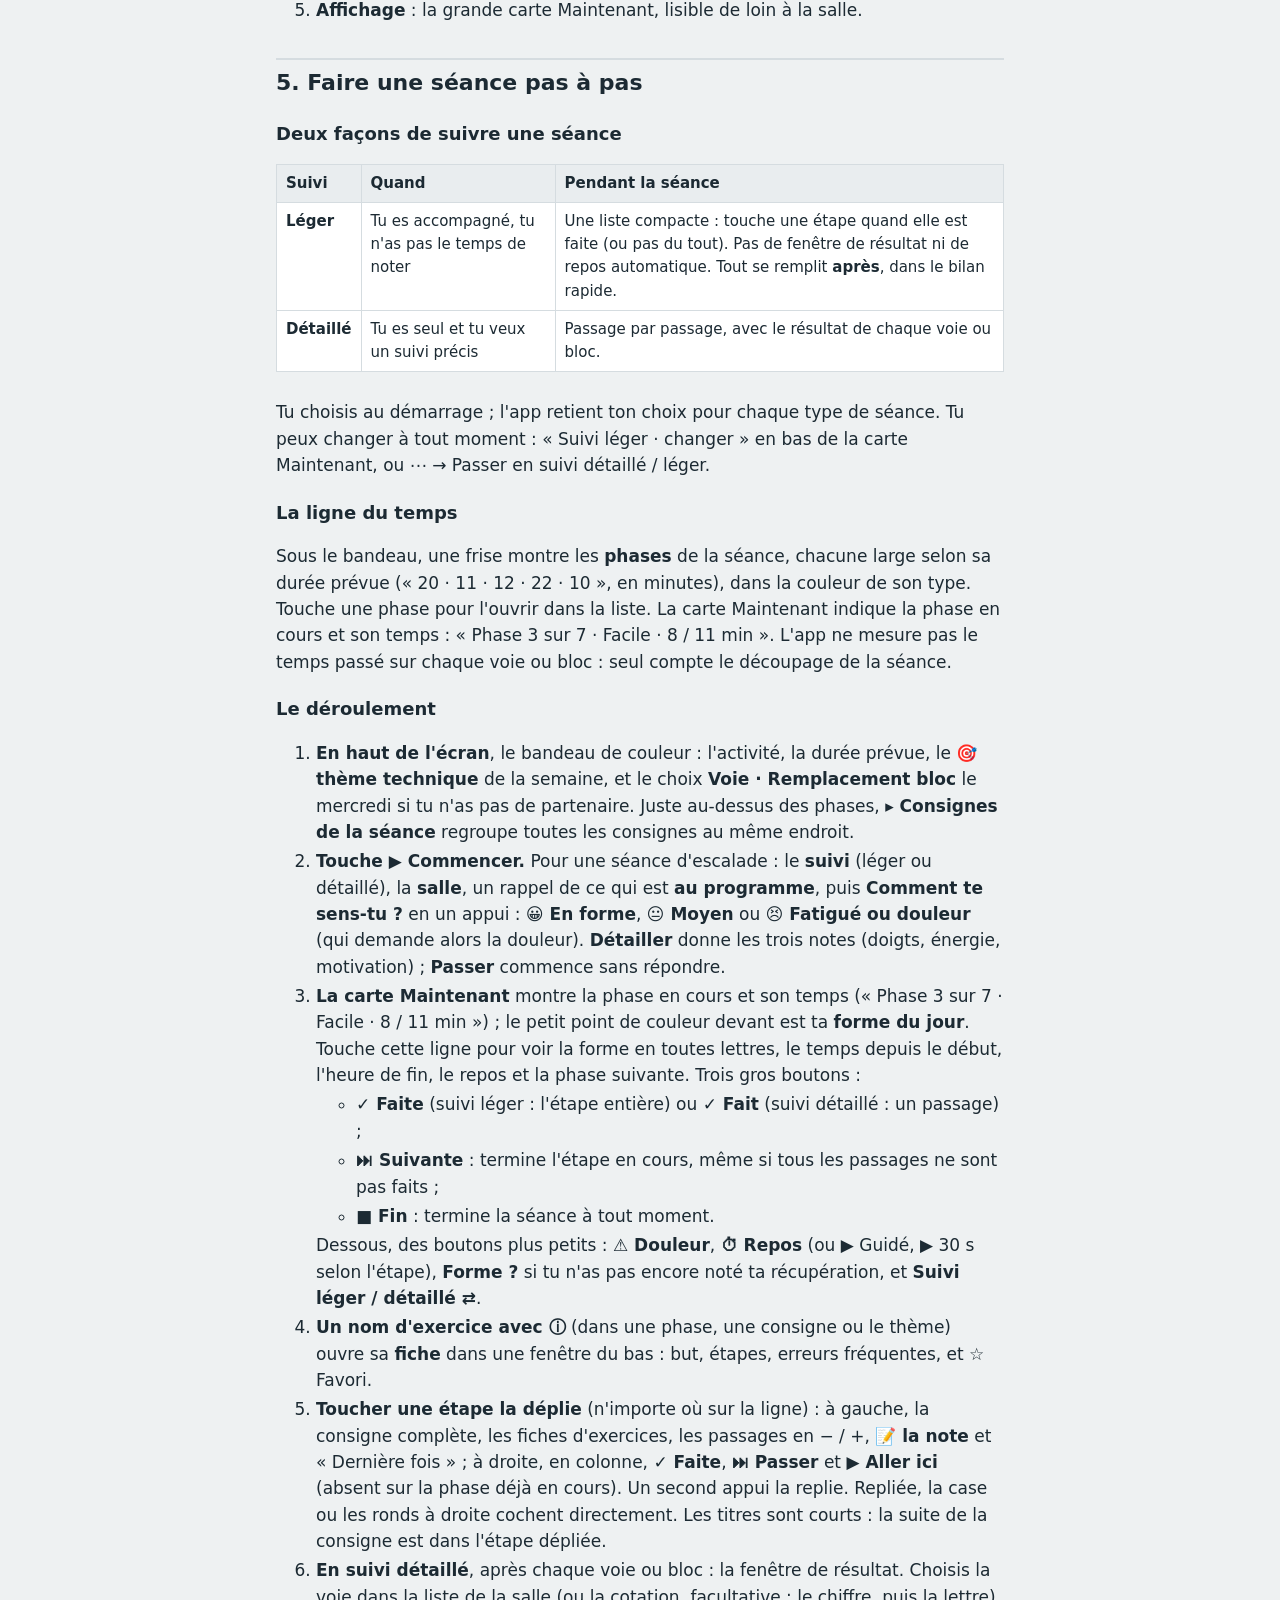
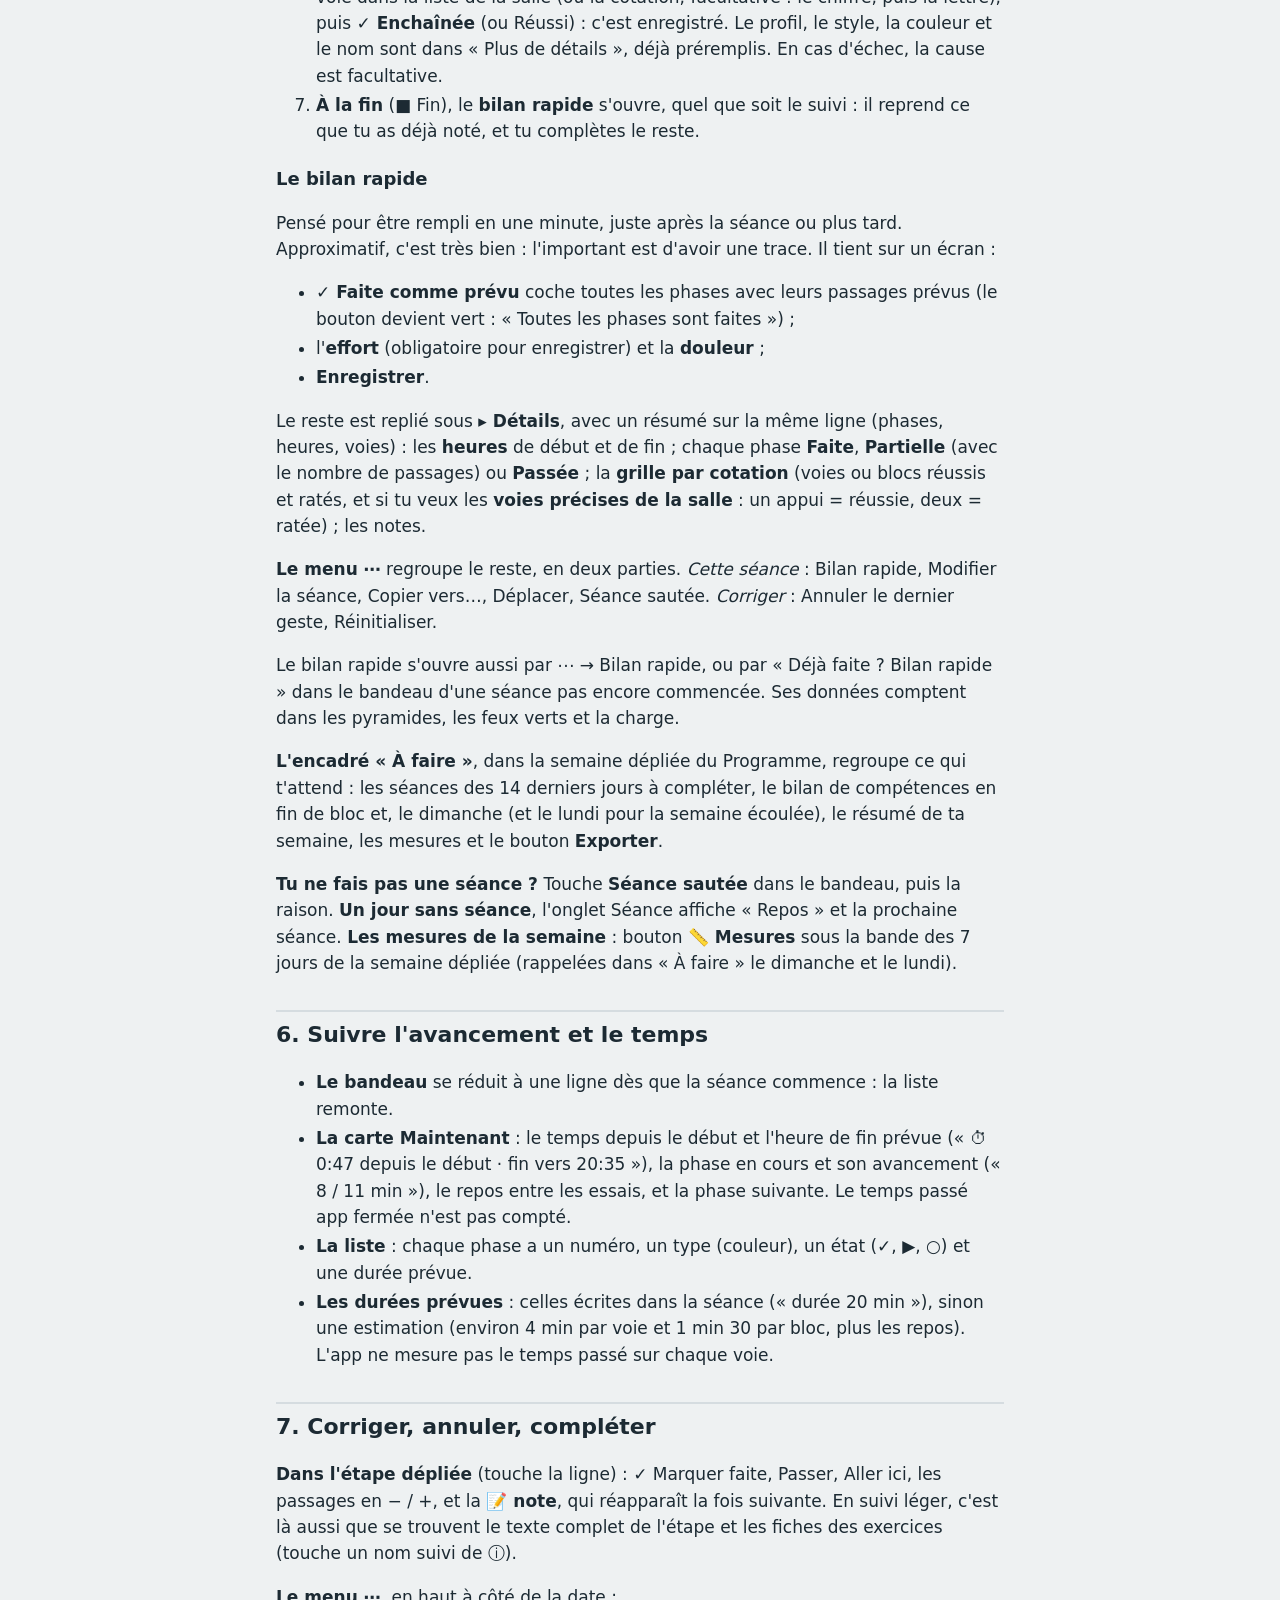
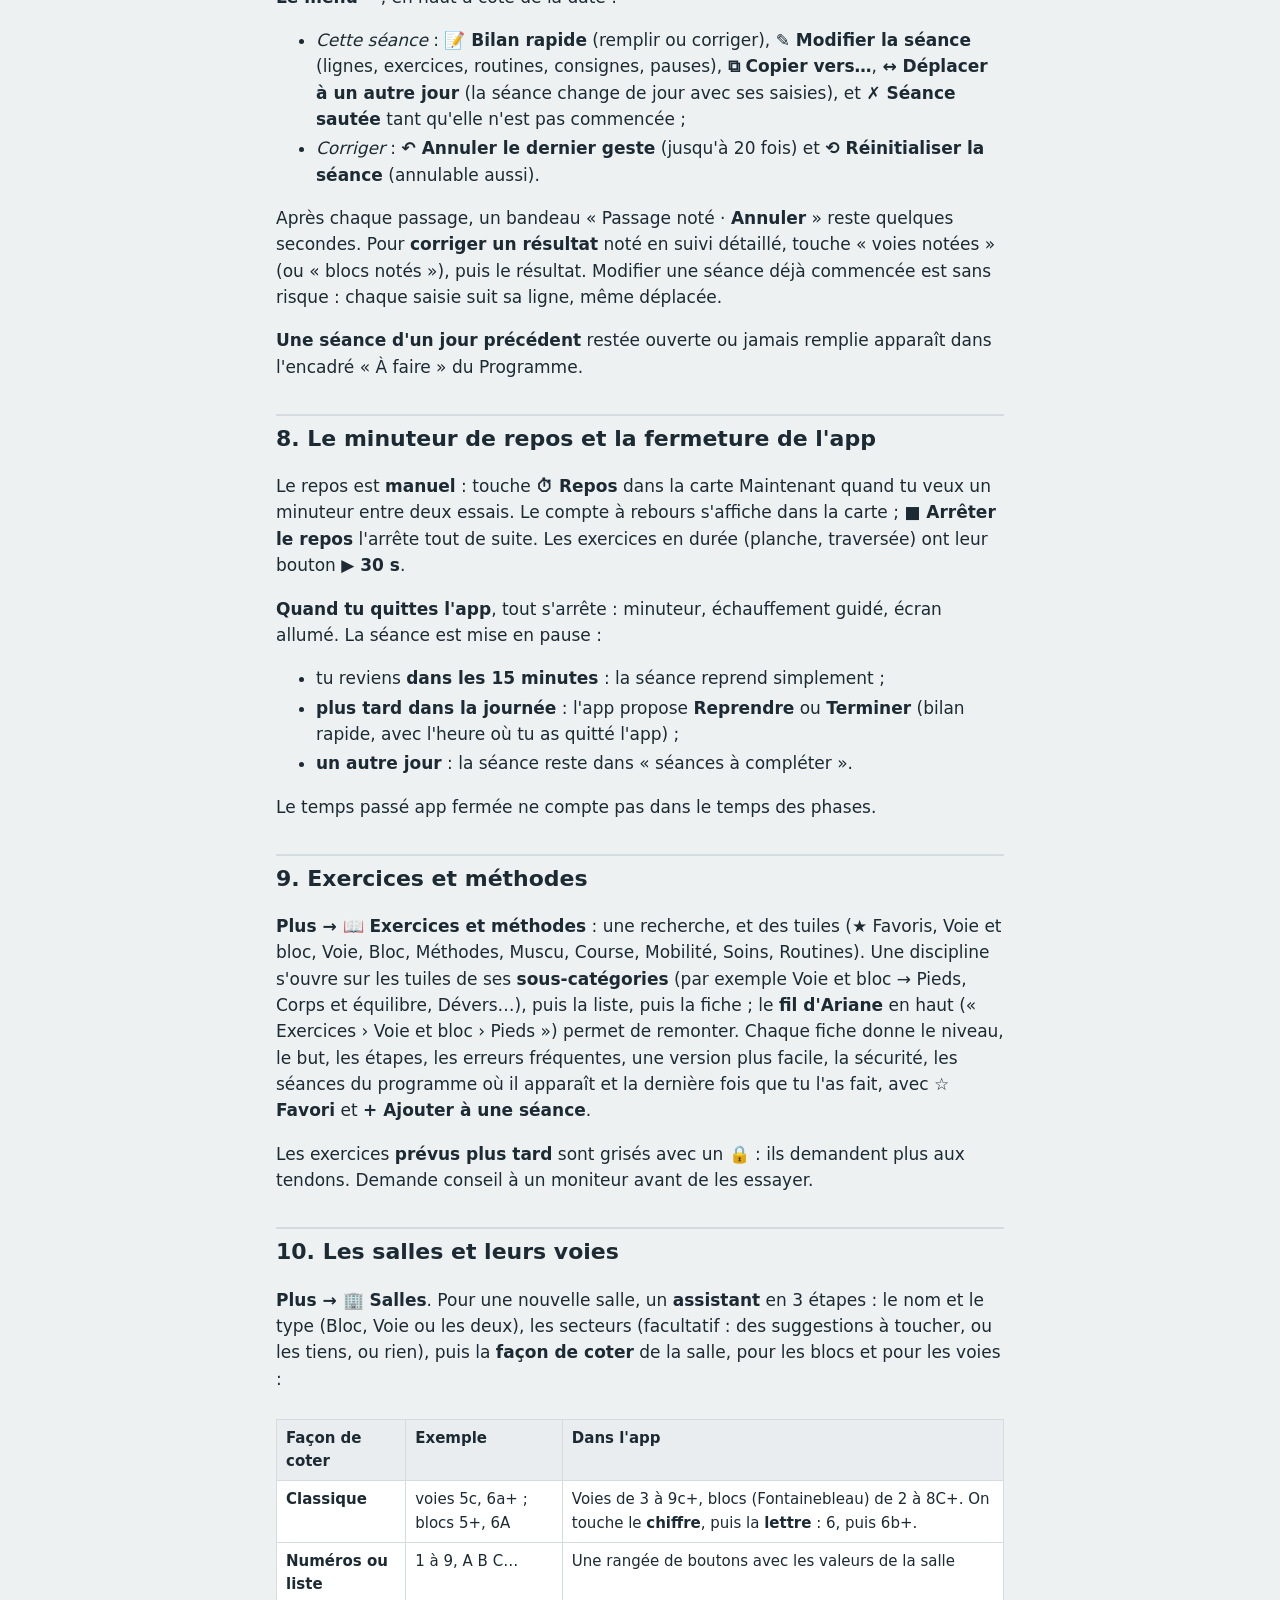
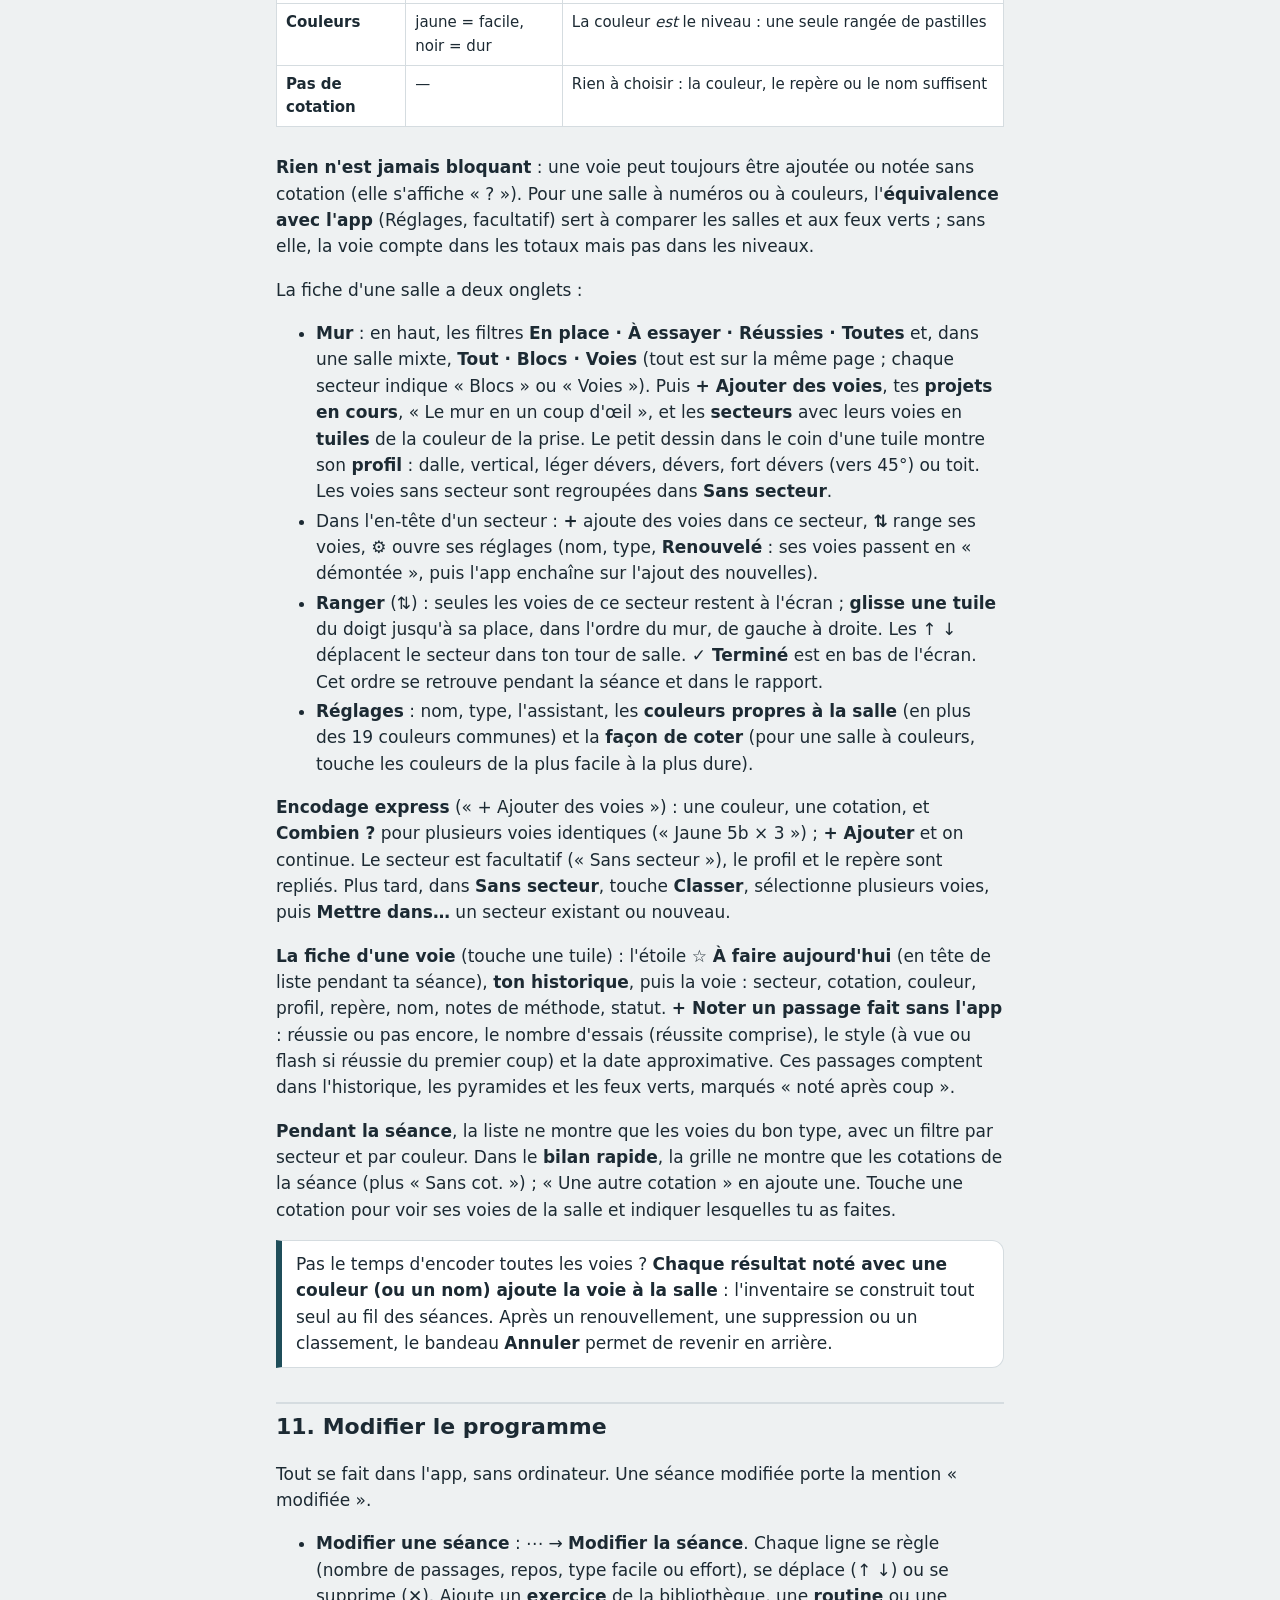
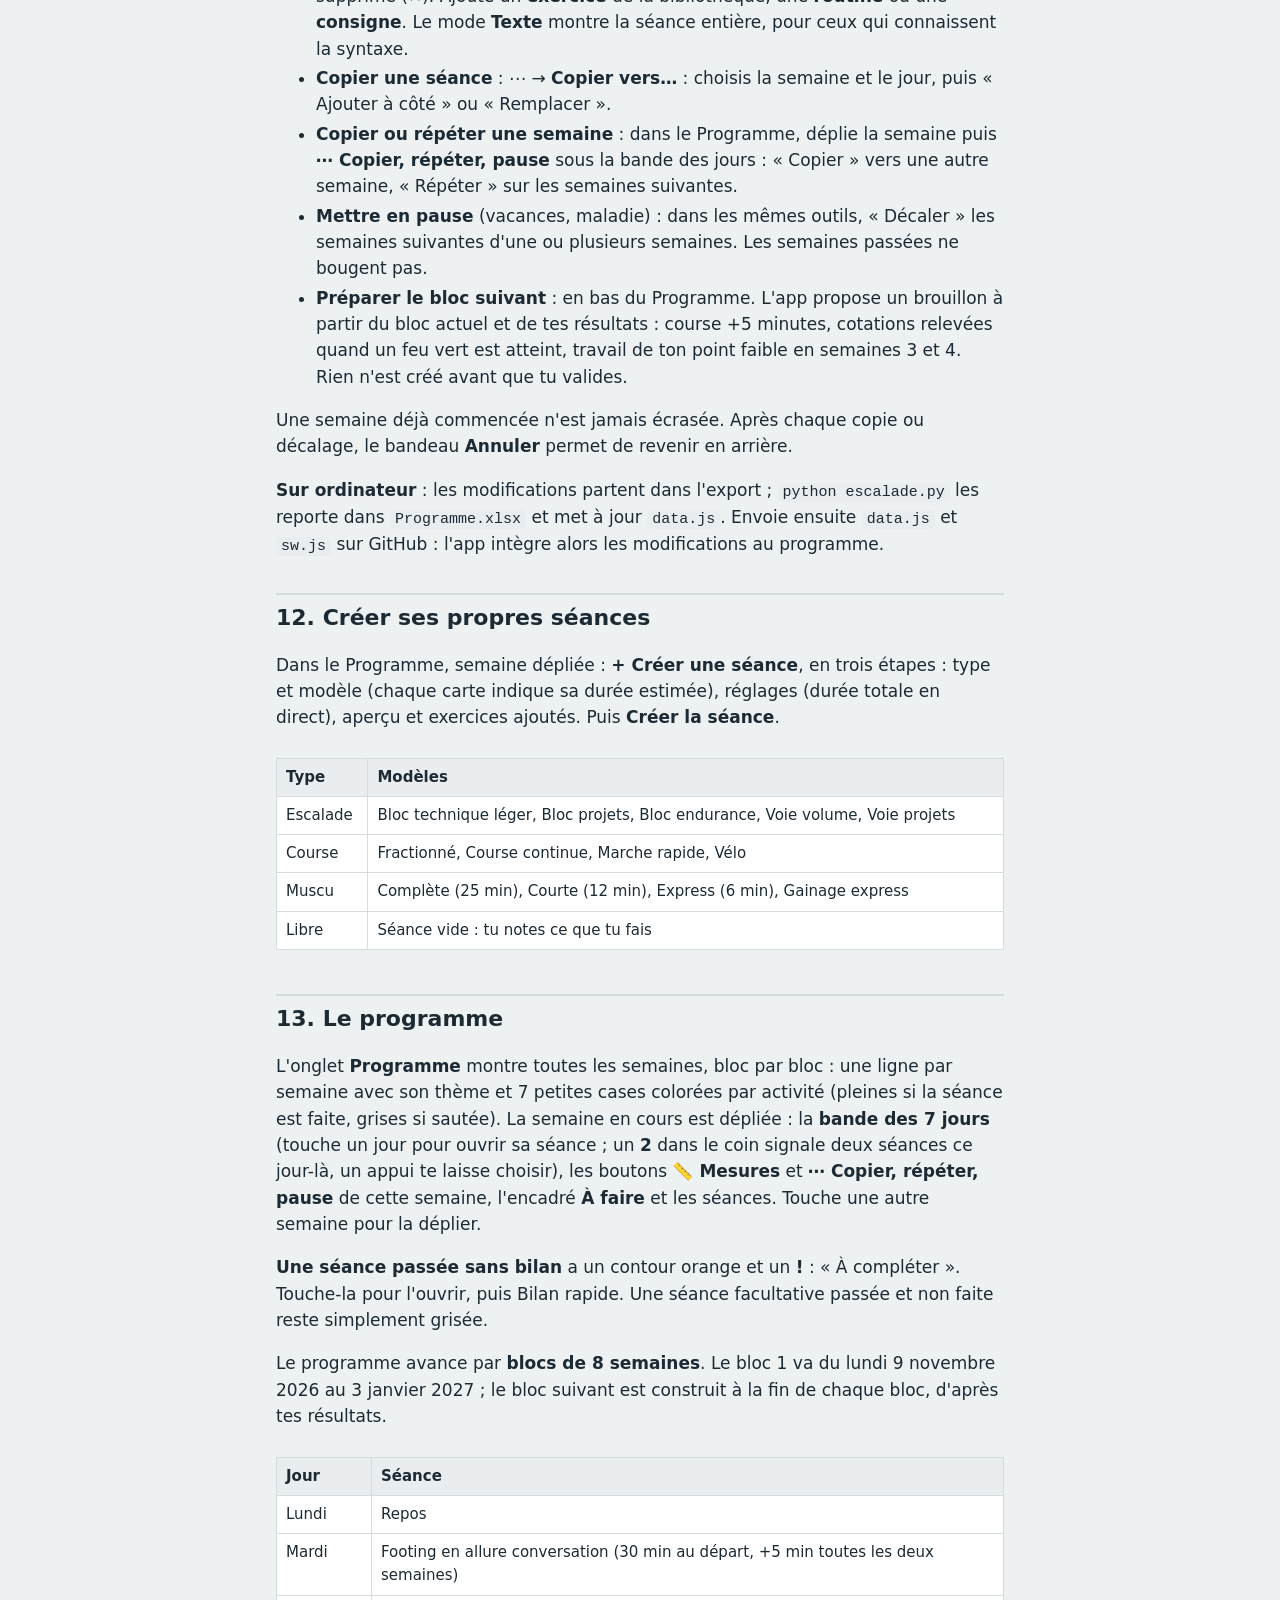
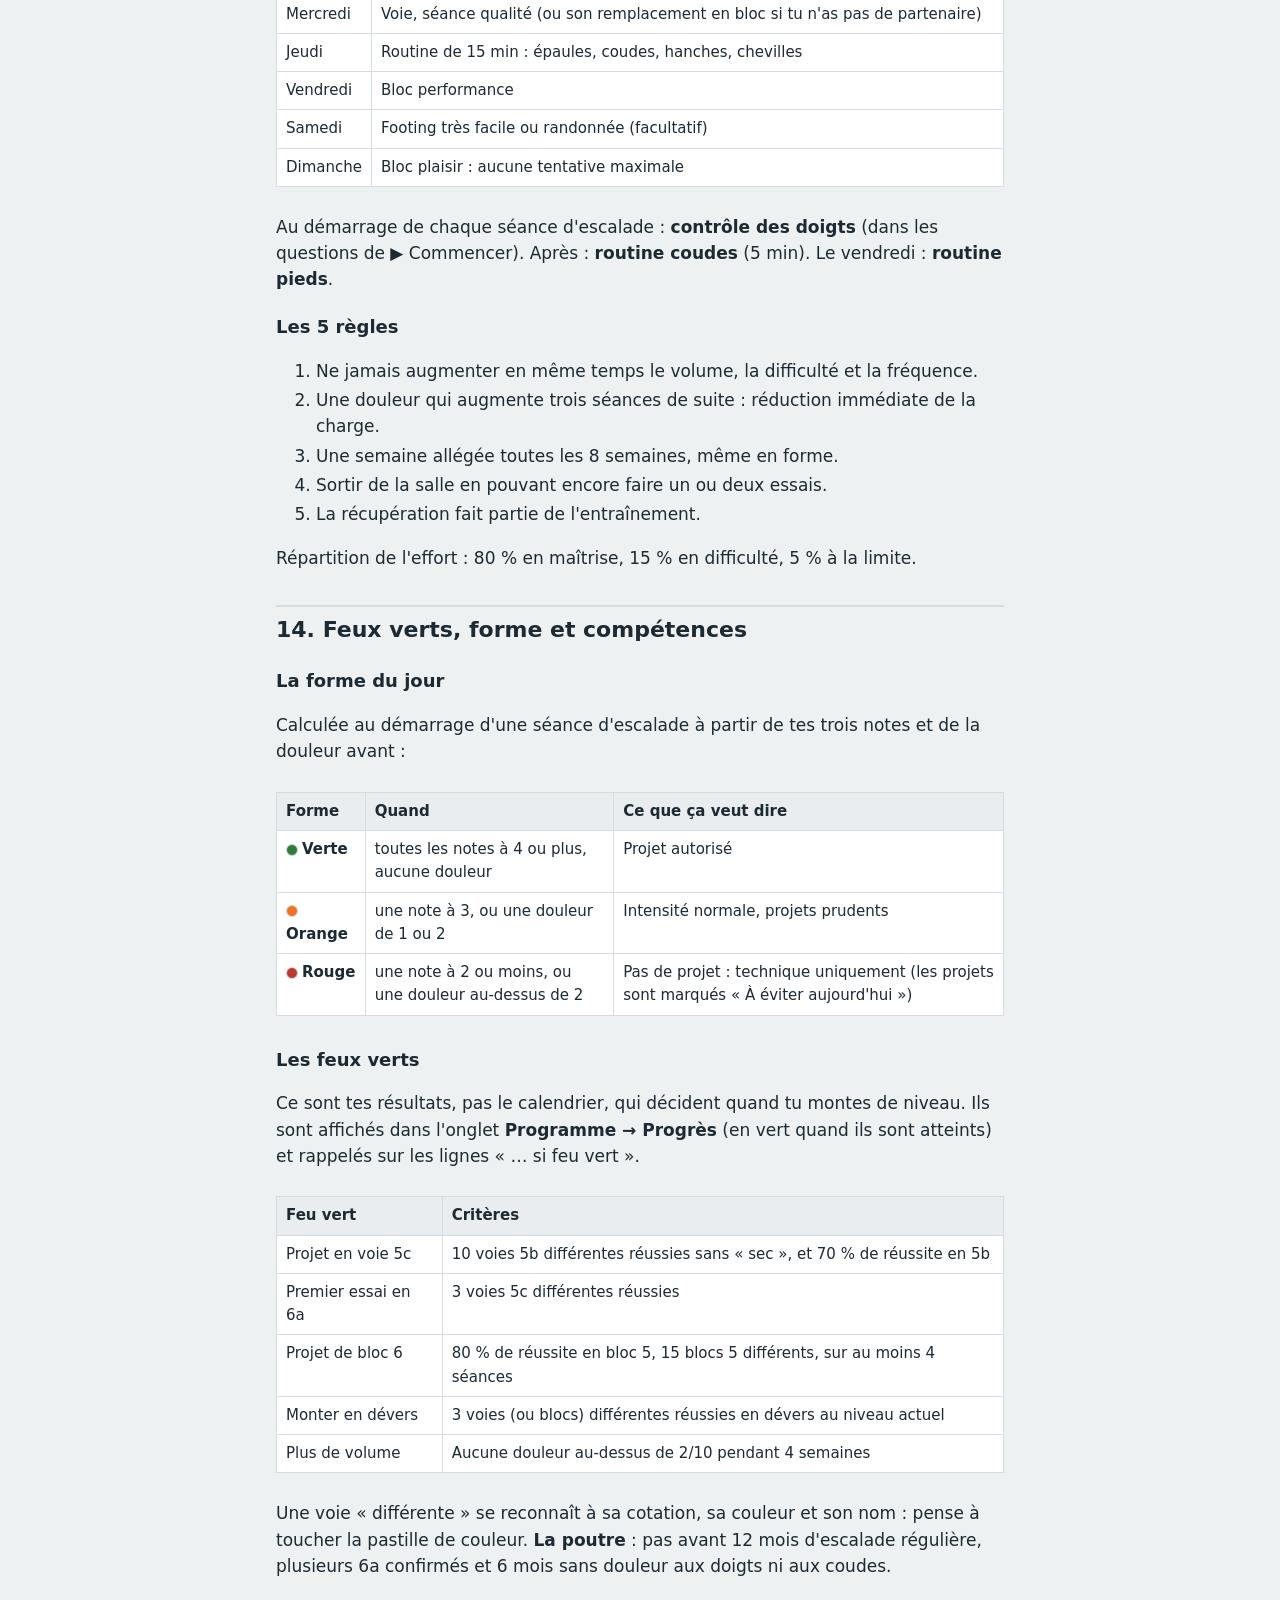
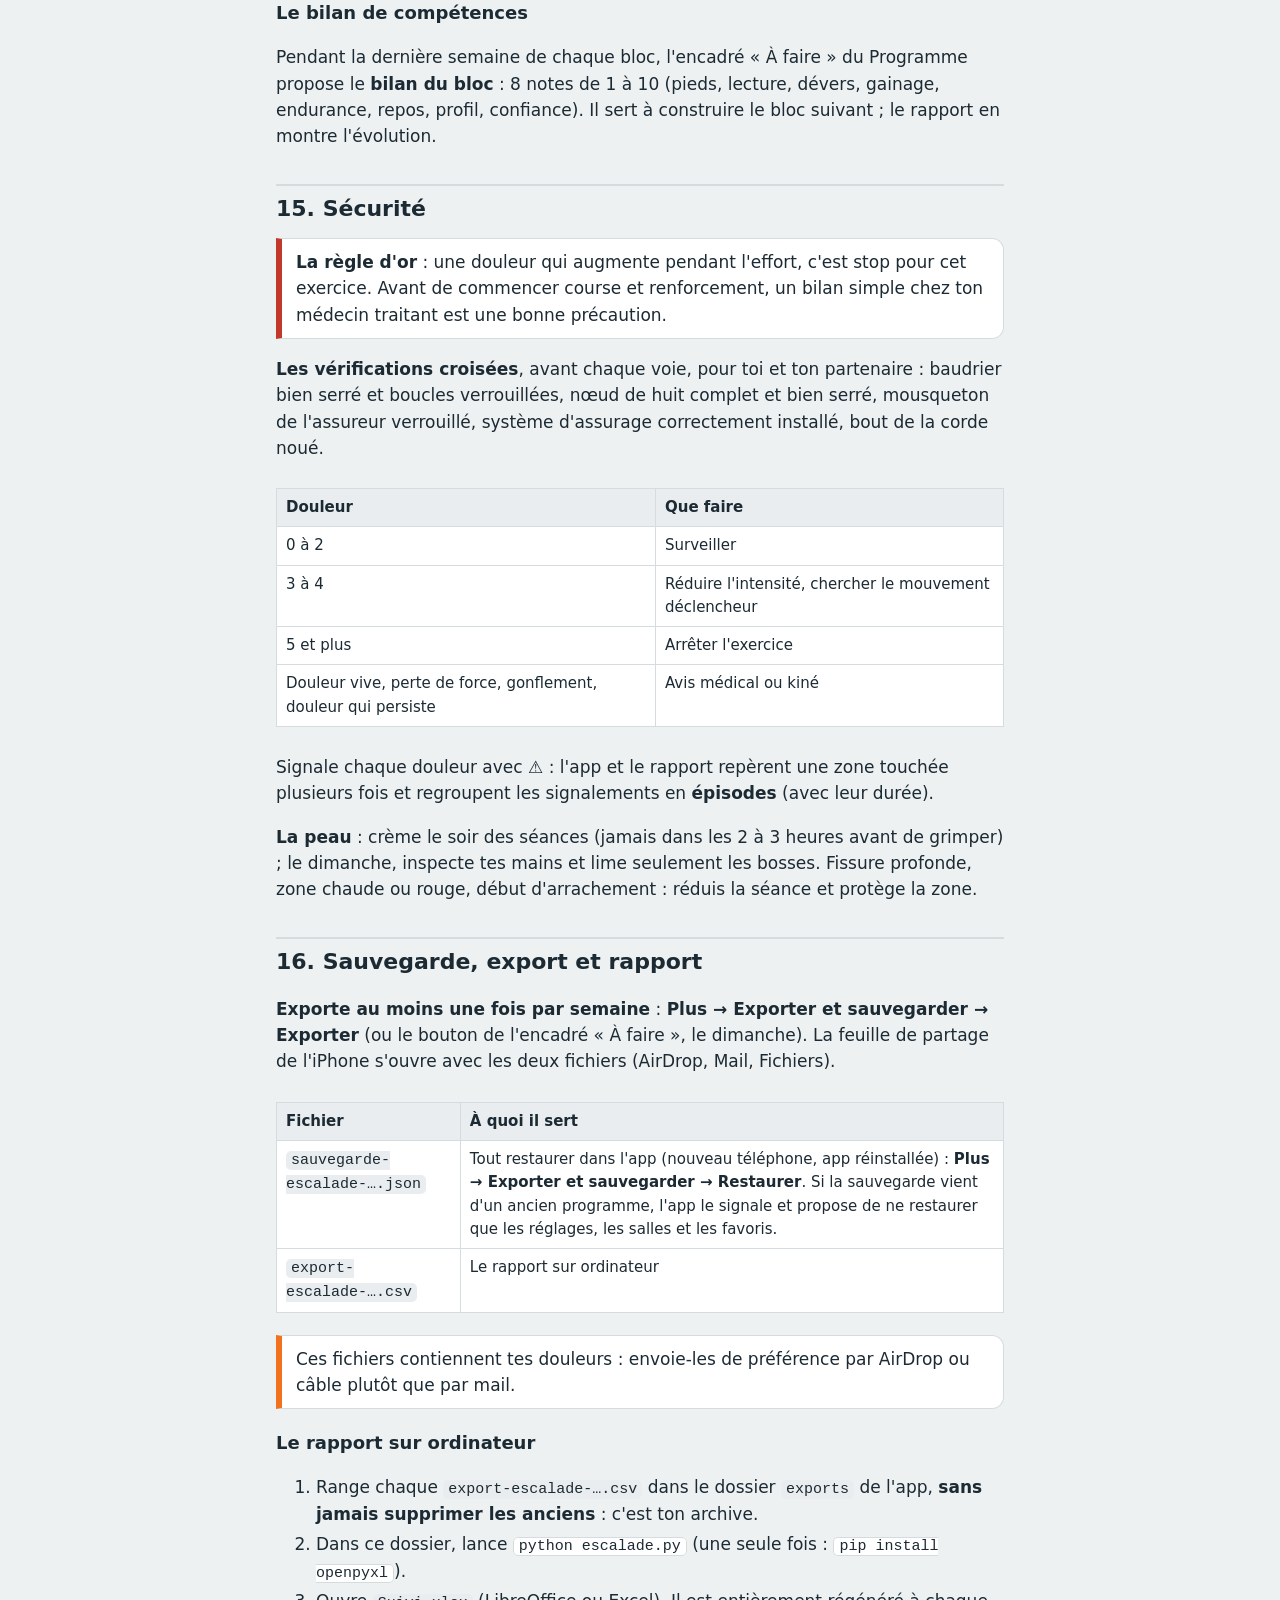
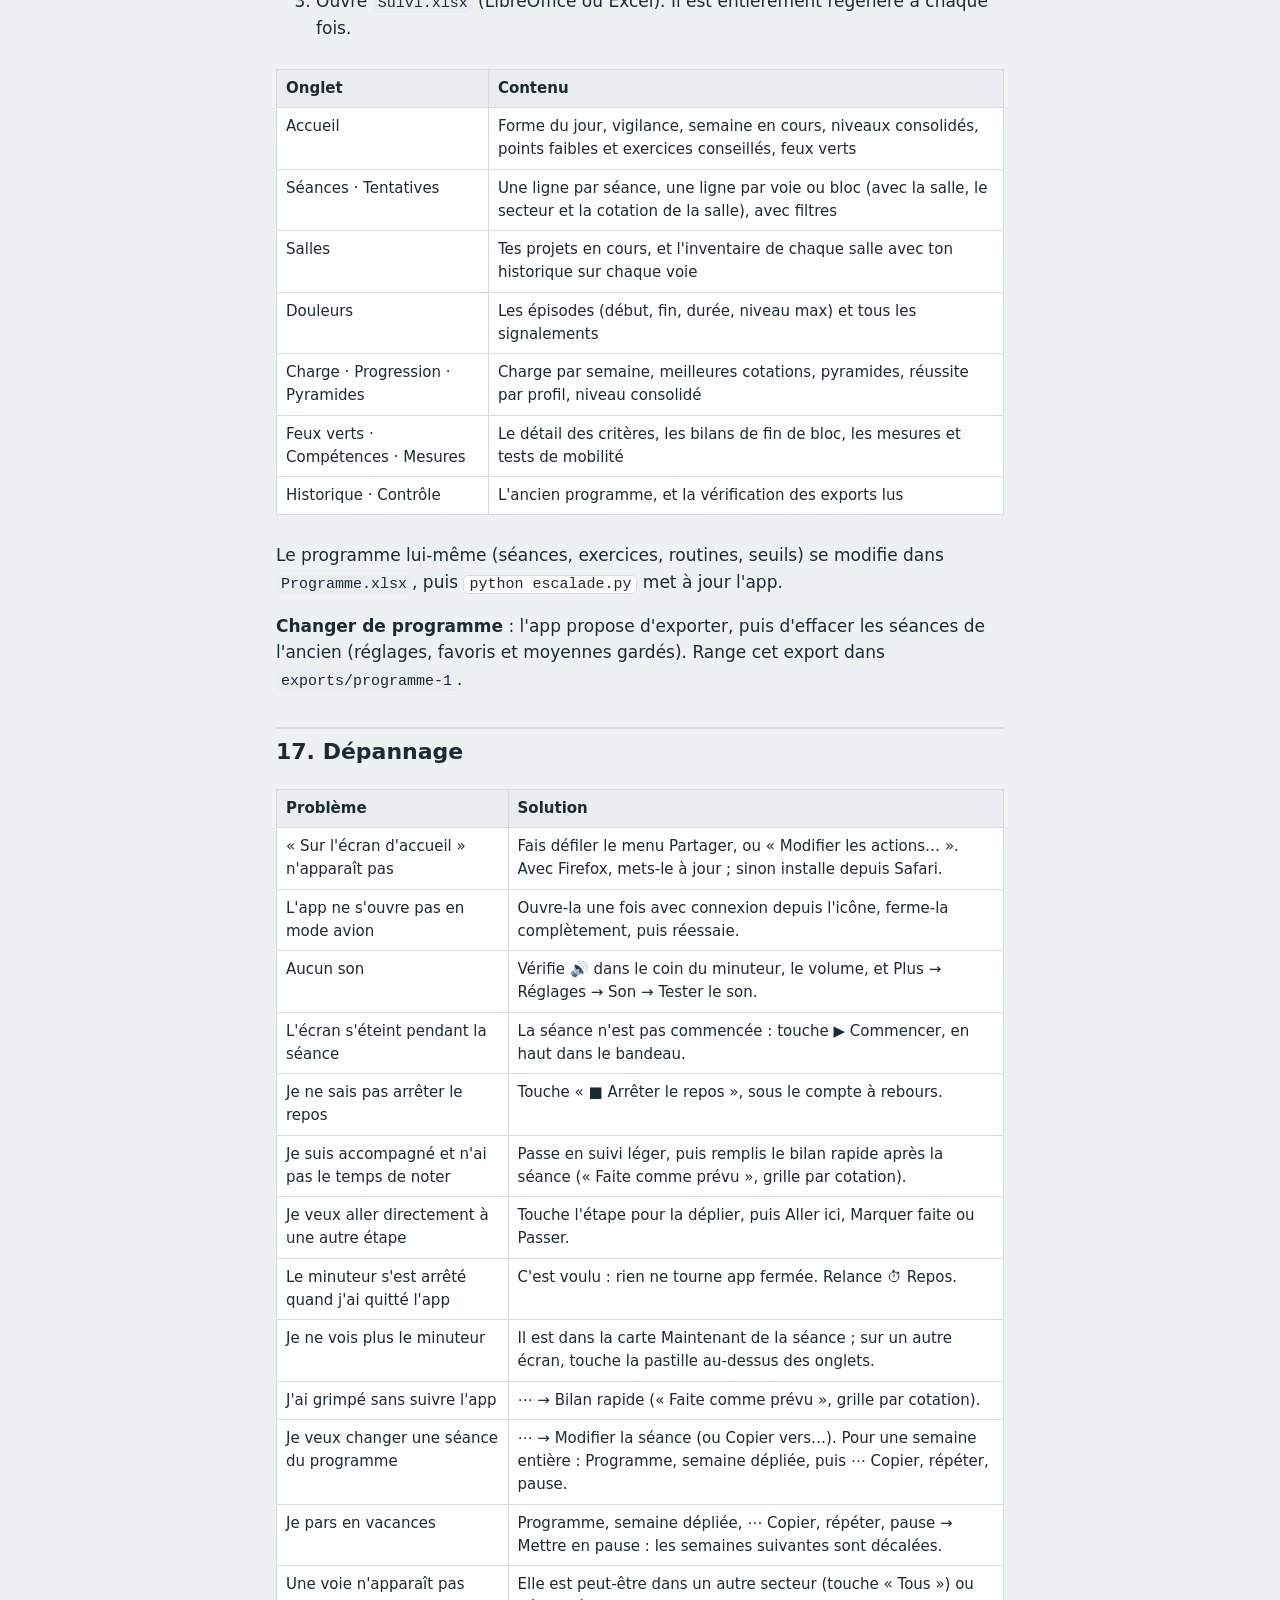
==== commit c0e02142: "Add files via upload" ====
--- a/aide.html
+++ b/aide.html
@@ -137,7 +137,7 @@
 <p>Sous le bandeau, une frise montre les <b>phases</b> de la séance, chacune large selon sa durée prévue (« 20 · 11 · 12 · 22 · 10 », en minutes), dans la couleur de son type. Touche une phase pour l'ouvrir dans la liste. La carte Maintenant indique la phase en cours et son temps : « Phase 3 sur 7 · Facile · 8 / 11 min ». L'app ne mesure pas le temps passé sur chaque voie ou bloc : seul compte le découpage de la séance.</p>
 <h3>Le déroulement</h3>
 <ol>
-<li><b>En haut de l'écran</b>, le bandeau de couleur : l'activité, la durée prévue, et le choix <b>Voie · Remplacement bloc</b> le mercredi si tu n'as pas de partenaire.</li>
+<li><b>En haut de l'écran</b>, le bandeau de couleur : l'activité, la durée prévue, le <b>🎯 thème technique</b> de la semaine, et le choix <b>Voie · Remplacement bloc</b> le mercredi si tu n'as pas de partenaire. Juste au-dessus des phases, <b>▸ Consignes de la séance</b> regroupe toutes les consignes au même endroit.</li>
 <li><b>Touche ▶ Commencer.</b> Pour une séance d'escalade : le <b>suivi</b> (léger ou détaillé), la <b>salle</b>, un rappel de ce qui est <b>au programme</b>, puis <b>Comment te sens-tu ?</b> en un appui : <b>😀 En forme</b>, <b>😐 Moyen</b> ou <b>😣 Fatigué ou douleur</b> (qui demande alors la douleur). <b>Détailler</b> donne les trois notes (doigts, énergie, motivation) ; <b>Passer</b> commence sans répondre.</li>
 <li><b>La carte Maintenant</b> montre la phase en cours et son temps (« Phase 3 sur 7 · Facile · 8 / 11 min ») ; le petit point de couleur devant est ta <b>forme du jour</b>. Touche cette ligne pour voir la forme en toutes lettres, le temps depuis le début, l'heure de fin, le repos et la phase suivante. Trois gros boutons :
   <ul>
@@ -146,8 +146,9 @@
   <li><b>■ Fin</b> : termine la séance à tout moment.</li>
   </ul>
   Dessous, des boutons plus petits : <b>⚠ Douleur</b>, <b>⏱ Repos</b> (ou ▶ Guidé, ▶ 30 s selon l'étape), <b>Forme ?</b> si tu n'as pas encore noté ta récupération, et <b>Suivi léger / détaillé ⇄</b>.</li>
-<li><b>Toucher une étape la déplie</b> (n'importe où sur la ligne, ou sur un nom d'exercice) : à gauche, la consigne complète, les fiches d'exercices, les passages en − / +, <b>📝 la note</b> et « Dernière fois » ; à droite, en colonne, <b>✓ Faite</b>, <b>⏭ Passer</b> et <b>▶ Aller ici</b> (absent sur la phase déjà en cours). Un second appui la replie. Repliée, la case ou les ronds à droite cochent directement. Les titres sont courts : la suite de la consigne est dans l'étape dépliée.</li>
-<li><b>En suivi détaillé</b>, après chaque voie ou bloc : la fenêtre de résultat. Choisis la voie dans la liste de la salle (ou la cotation), puis <b>✓ Enchaînée</b> (ou Réussi) : c'est enregistré. Le profil, le style, la couleur et le nom sont dans « Plus de détails », déjà préremplis. En cas d'échec, la cause est facultative.</li>
+<li><b>Un nom d'exercice avec ⓘ</b> (dans une phase, une consigne ou le thème) ouvre sa <b>fiche</b> dans une fenêtre du bas : but, étapes, erreurs fréquentes, et ☆ Favori.</li>
+<li><b>Toucher une étape la déplie</b> (n'importe où sur la ligne) : à gauche, la consigne complète, les fiches d'exercices, les passages en − / +, <b>📝 la note</b> et « Dernière fois » ; à droite, en colonne, <b>✓ Faite</b>, <b>⏭ Passer</b> et <b>▶ Aller ici</b> (absent sur la phase déjà en cours). Un second appui la replie. Repliée, la case ou les ronds à droite cochent directement. Les titres sont courts : la suite de la consigne est dans l'étape dépliée.</li>
+<li><b>En suivi détaillé</b>, après chaque voie ou bloc : la fenêtre de résultat. Choisis la voie dans la liste de la salle (ou la cotation, facultative : le chiffre, puis la lettre), puis <b>✓ Enchaînée</b> (ou Réussi) : c'est enregistré. Le profil, le style, la couleur et le nom sont dans « Plus de détails », déjà préremplis. En cas d'échec, la cause est facultative.</li>
 <li><b>À la fin</b> (■ Fin), le <b>bilan rapide</b> s'ouvre, quel que soit le suivi : il reprend ce que tu as déjà noté, et tu complètes le reste.</li>
 </ol>
 <h3>Le bilan rapide</h3>
@@ -197,16 +198,26 @@
 <p>Les exercices <b>prévus plus tard</b> sont grisés avec un 🔒 : ils demandent plus aux tendons. Demande conseil à un moniteur avant de les essayer.</p>
 
 <h2 id="salles">10. Les salles et leurs voies</h2>
-<p><b>Plus → 🏢 Salles</b>. Pour une nouvelle salle, un <b>assistant</b> en 3 étapes : le nom et le type, les secteurs (des suggestions à toucher : Dalle, Vertical, Léger dévers, Dévers, Toit, Pan, ou les tiens), puis l'échelle des blocs (de 1 à 9, de 1 à 6, ou comme l'app).</p>
+<p><b>Plus → 🏢 Salles</b>. Pour une nouvelle salle, un <b>assistant</b> en 3 étapes : le nom et le type (Bloc, Voie ou les deux), les secteurs (facultatif : des suggestions à toucher, ou les tiens, ou rien), puis la <b>façon de coter</b> de la salle, pour les blocs et pour les voies :</p>
+<div class="tableau"><table>
+<tr><th>Façon de coter</th><th>Exemple</th><th>Dans l'app</th></tr>
+<tr><td><b>Classique</b></td><td>voies 5c, 6a+ ; blocs 5+, 6A</td><td>Voies de 3 à 9c+, blocs (Fontainebleau) de 2 à 8C+. On touche le <b>chiffre</b>, puis la <b>lettre</b> : 6, puis 6b+.</td></tr>
+<tr><td><b>Numéros ou liste</b></td><td>1 à 9, A B C…</td><td>Une rangée de boutons avec les valeurs de la salle</td></tr>
+<tr><td><b>Couleurs</b></td><td>jaune = facile, noir = dur</td><td>La couleur <i>est</i> le niveau : une seule rangée de pastilles</td></tr>
+<tr><td><b>Pas de cotation</b></td><td>—</td><td>Rien à choisir : la couleur, le repère ou le nom suffisent</td></tr>
+</table></div>
+<p><b>Rien n'est jamais bloquant</b> : une voie peut toujours être ajoutée ou notée sans cotation (elle s'affiche « ? »). Pour une salle à numéros ou à couleurs, l'<b>équivalence avec l'app</b> (Réglages, facultatif) sert à comparer les salles et aux feux verts ; sans elle, la voie compte dans les totaux mais pas dans les niveaux.</p>
 <p>La fiche d'une salle a deux onglets :</p>
 <ul>
-<li><b>Mur</b> : tes <b>projets en cours</b>, puis les <b>secteurs</b> les uns sous les autres, chacun avec ses voies en <b>tuiles</b> de la couleur de la prise (filtres <b>En place · À essayer · Réussies · Toutes</b> ; bascule <b>Blocs · Voies</b> dans une salle mixte ; « Le mur en un coup d'œil » résume ce qui est en place et réussi). Touche une <b>tuile</b> pour sa fiche, dans une fenêtre du bas : secteur, cotation, couleur, profil, repère, nom, notes de méthode, statut, ton historique et l'étoile <b>☆ À faire aujourd'hui</b>, qui la met en tête de liste pendant ta séance. Touche le <b>titre d'un secteur</b> (ou ⚙) pour ses réglages : nom, type, profil habituel, <b>Renouvelé</b> (ses voies passent en « démontée », puis l'app enchaîne sur l'ajout des nouvelles) ; <b>+</b> ajoute des voies. Un nouveau secteur se crée en bas du mur : c'est ce que la salle renouvelle en une fois.</li>
-<li><b>Ranger</b> (bouton ⇅ du Mur) : touche une tuile, puis l'endroit où la placer, pour mettre les voies dans l'ordre du mur, de gauche à droite ; les ↑ ↓ rangent les secteurs dans l'ordre de ton tour de salle. Cet ordre se retrouve dans la liste pendant la séance.</li>
-<li><b>Réglages</b> : nom, type, l'assistant pour compléter les secteurs et l'échelle, les <b>couleurs propres à la salle</b> (en plus des 19 couleurs communes, par exemple « Saumon » ou « Bicolore jaune-noir »), et les <b>échelles de cotation</b> (la cotation affichée dans la salle et son équivalent dans l'app, pour comparer les salles et calculer les feux verts).</li>
-</ul>
-<p><b>Ajouter des voies en rafale</b> : « + Ajouter des voies » (le secteur est déjà choisi d'après l'écran où tu es), puis la couleur, la cotation, le <b>profil de la voie</b> et, si tu veux, son <b>repère</b> (n° de couloir ou de ligne) ; <b>Ajouter et continuer</b> enchaîne la suivante. Chaque voie a une identité lisible partout : « Jaune 5c · Mur A · n° 7 ».</p>
-<p><b>Pendant la séance</b>, la liste ne montre que les secteurs du bon type (blocs ou voies), avec un filtre par secteur et un filtre par couleur. Dans le <b>bilan rapide</b>, touche une cotation de la grille pour voir les voies de cette cotation, rangées par secteur, et indiquer lesquelles tu as faites.</p>
-<div class="encadre">Pas le temps d'encoder toutes les voies ? <b>Chaque résultat noté avec une couleur (ou un nom) ajoute la voie à la salle</b> : l'inventaire se construit tout seul au fil des séances. Après un renouvellement ou une suppression, le bandeau <b>Annuler</b> permet de revenir en arrière.</div>
+<li><b>Mur</b> : en haut, les filtres <b>En place · À essayer · Réussies · Toutes</b> et, dans une salle mixte, <b>Tout · Blocs · Voies</b> (tout est sur la même page ; chaque secteur indique « Blocs » ou « Voies »). Puis <b>+ Ajouter des voies</b>, tes <b>projets en cours</b>, « Le mur en un coup d'œil », et les <b>secteurs</b> avec leurs voies en <b>tuiles</b> de la couleur de la prise. Le petit dessin dans le coin d'une tuile montre son <b>profil</b> : dalle, vertical, léger dévers, dévers, fort dévers (vers 45°) ou toit. Les voies sans secteur sont regroupées dans <b>Sans secteur</b>.</li>
+<li>Dans l'en-tête d'un secteur : <b>+</b> ajoute des voies dans ce secteur, <b>⇅</b> range ses voies, <b>⚙</b> ouvre ses réglages (nom, type, <b>Renouvelé</b> : ses voies passent en « démontée », puis l'app enchaîne sur l'ajout des nouvelles).</li>
+<li><b>Ranger</b> (⇅) : seules les voies de ce secteur restent à l'écran ; <b>glisse une tuile</b> du doigt jusqu'à sa place, dans l'ordre du mur, de gauche à droite. Les ↑ ↓ déplacent le secteur dans ton tour de salle. <b>✓ Terminé</b> est en bas de l'écran. Cet ordre se retrouve pendant la séance et dans le rapport.</li>
+<li><b>Réglages</b> : nom, type, l'assistant, les <b>couleurs propres à la salle</b> (en plus des 19 couleurs communes) et la <b>façon de coter</b> (pour une salle à couleurs, touche les couleurs de la plus facile à la plus dure).</li>
+</ul>
+<p><b>Encodage express</b> (« + Ajouter des voies ») : une couleur, une cotation, et <b>Combien ?</b> pour plusieurs voies identiques (« Jaune 5b × 3 ») ; <b>+ Ajouter</b> et on continue. Le secteur est facultatif (« Sans secteur »), le profil et le repère sont repliés. Plus tard, dans <b>Sans secteur</b>, touche <b>Classer</b>, sélectionne plusieurs voies, puis <b>Mettre dans…</b> un secteur existant ou nouveau.</p>
+<p><b>La fiche d'une voie</b> (touche une tuile) : l'étoile <b>☆ À faire aujourd'hui</b> (en tête de liste pendant ta séance), <b>ton historique</b>, puis la voie : secteur, cotation, couleur, profil, repère, nom, notes de méthode, statut. <b>+ Noter un passage fait sans l'app</b> : réussie ou pas encore, le nombre d'essais (réussite comprise), le style (à vue ou flash si réussie du premier coup) et la date approximative. Ces passages comptent dans l'historique, les pyramides et les feux verts, marqués « noté après coup ».</p>
+<p><b>Pendant la séance</b>, la liste ne montre que les voies du bon type, avec un filtre par secteur et par couleur. Dans le <b>bilan rapide</b>, la grille ne montre que les cotations de la séance (plus « Sans cot. ») ; « Une autre cotation » en ajoute une. Touche une cotation pour voir ses voies de la salle et indiquer lesquelles tu as faites.</p>
+<div class="encadre">Pas le temps d'encoder toutes les voies ? <b>Chaque résultat noté avec une couleur (ou un nom) ajoute la voie à la salle</b> : l'inventaire se construit tout seul au fil des séances. Après un renouvellement, une suppression ou un classement, le bandeau <b>Annuler</b> permet de revenir en arrière.</div>
 
 <h2 id="modifier">11. Modifier le programme</h2>
 <p>Tout se fait dans l'app, sans ordinateur. Une séance modifiée porte la mention « modifiée ».</p>
